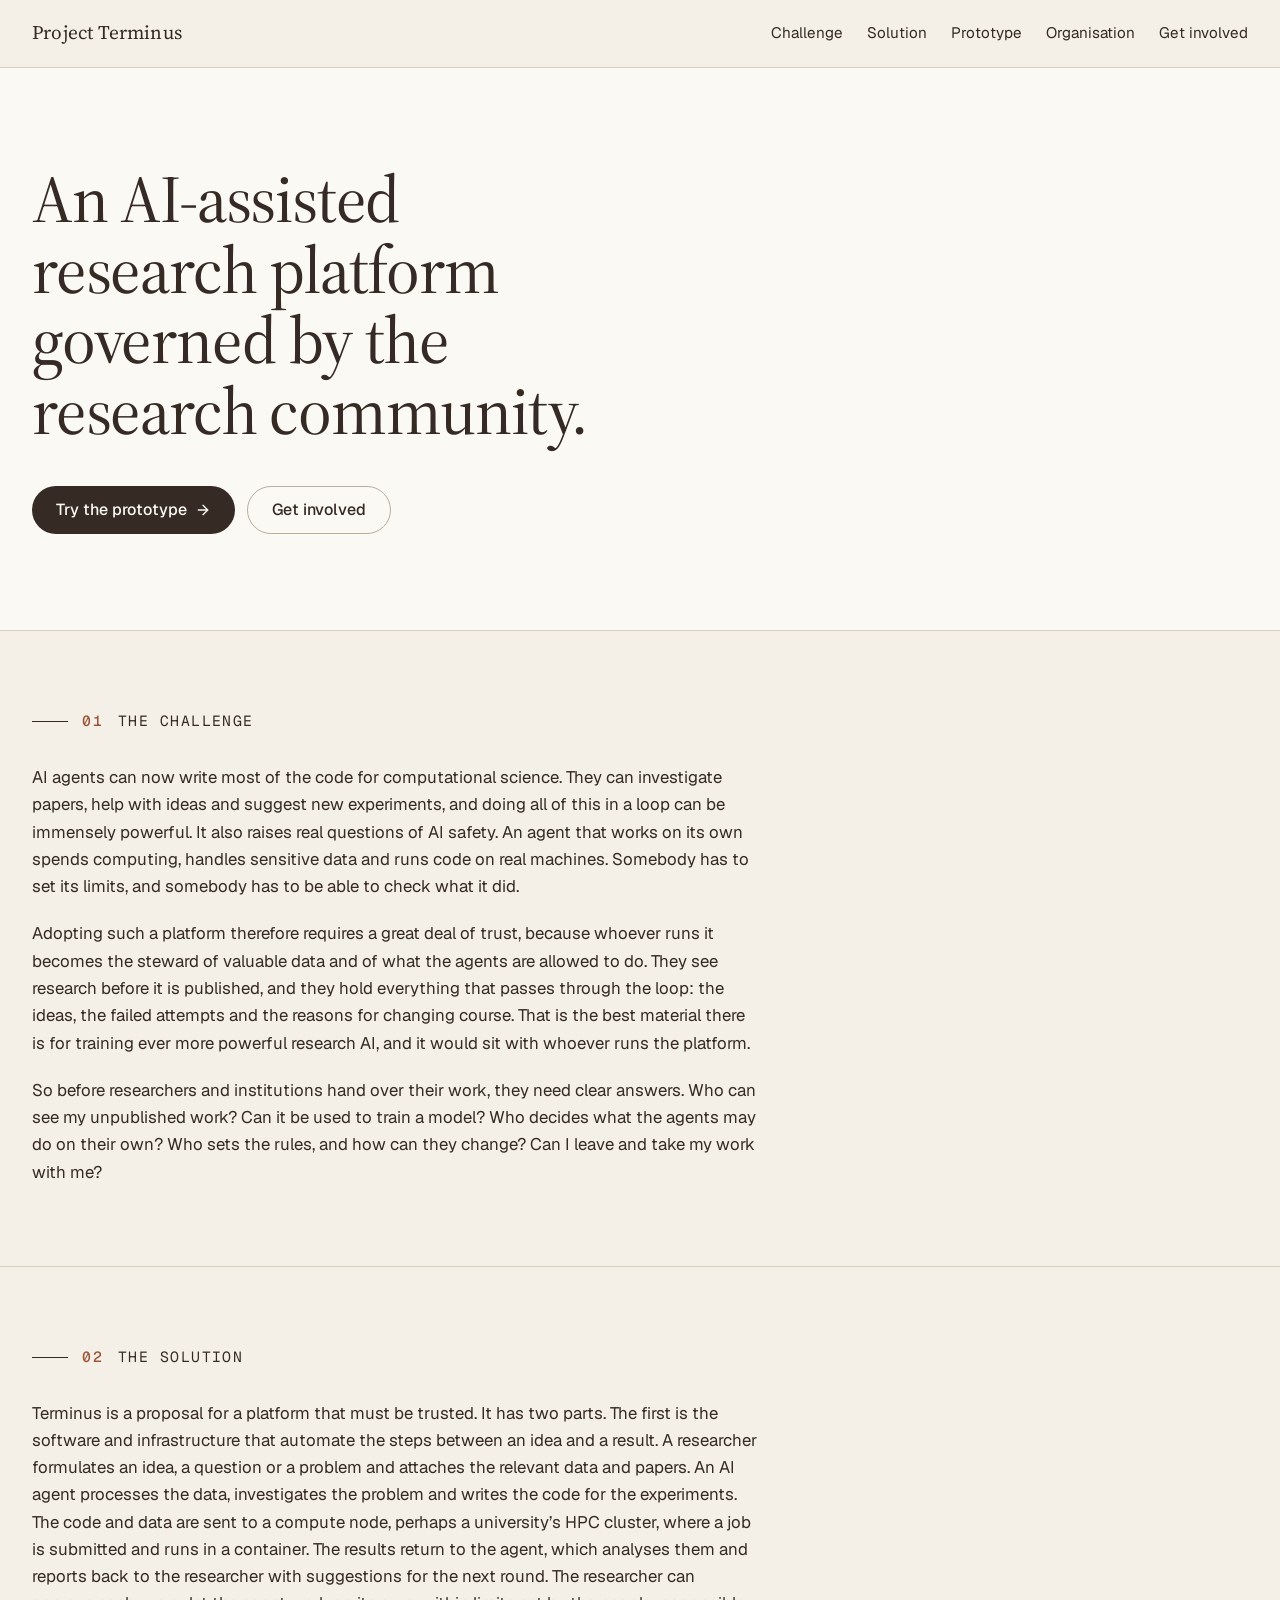
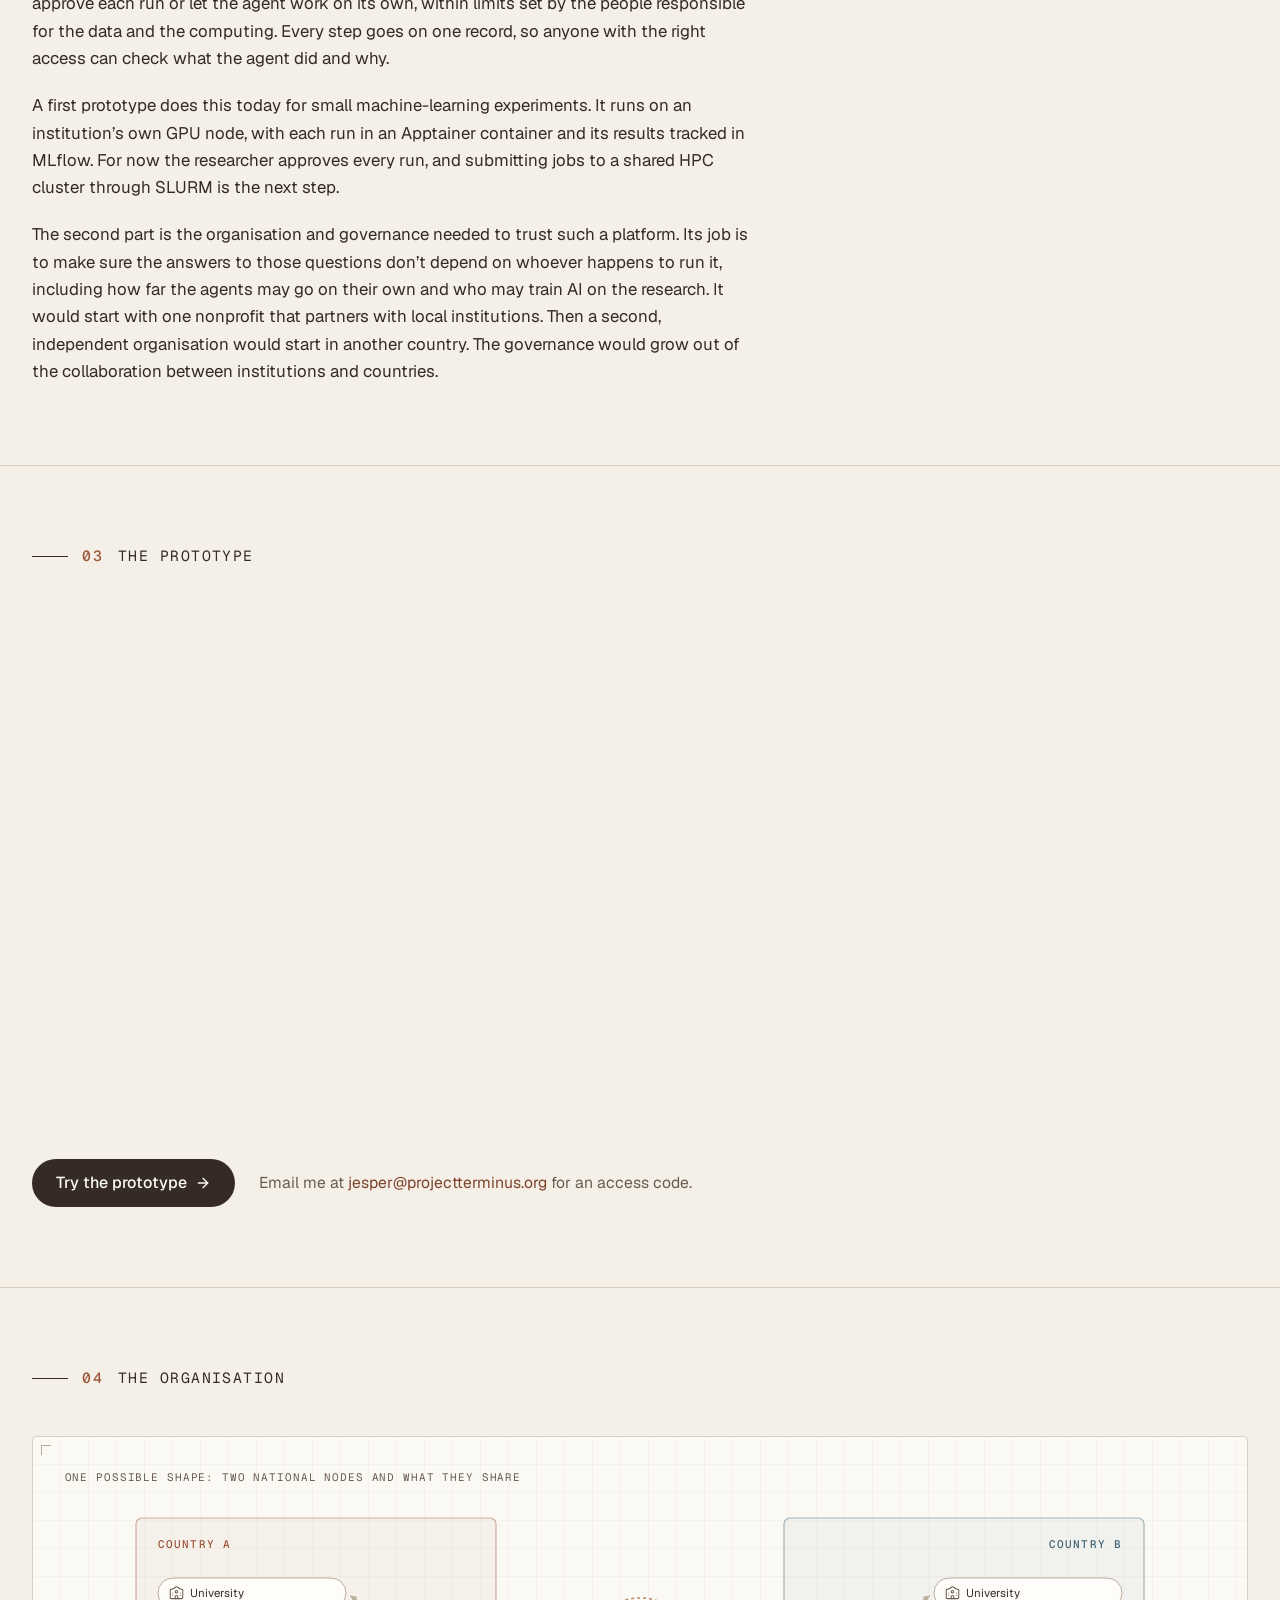
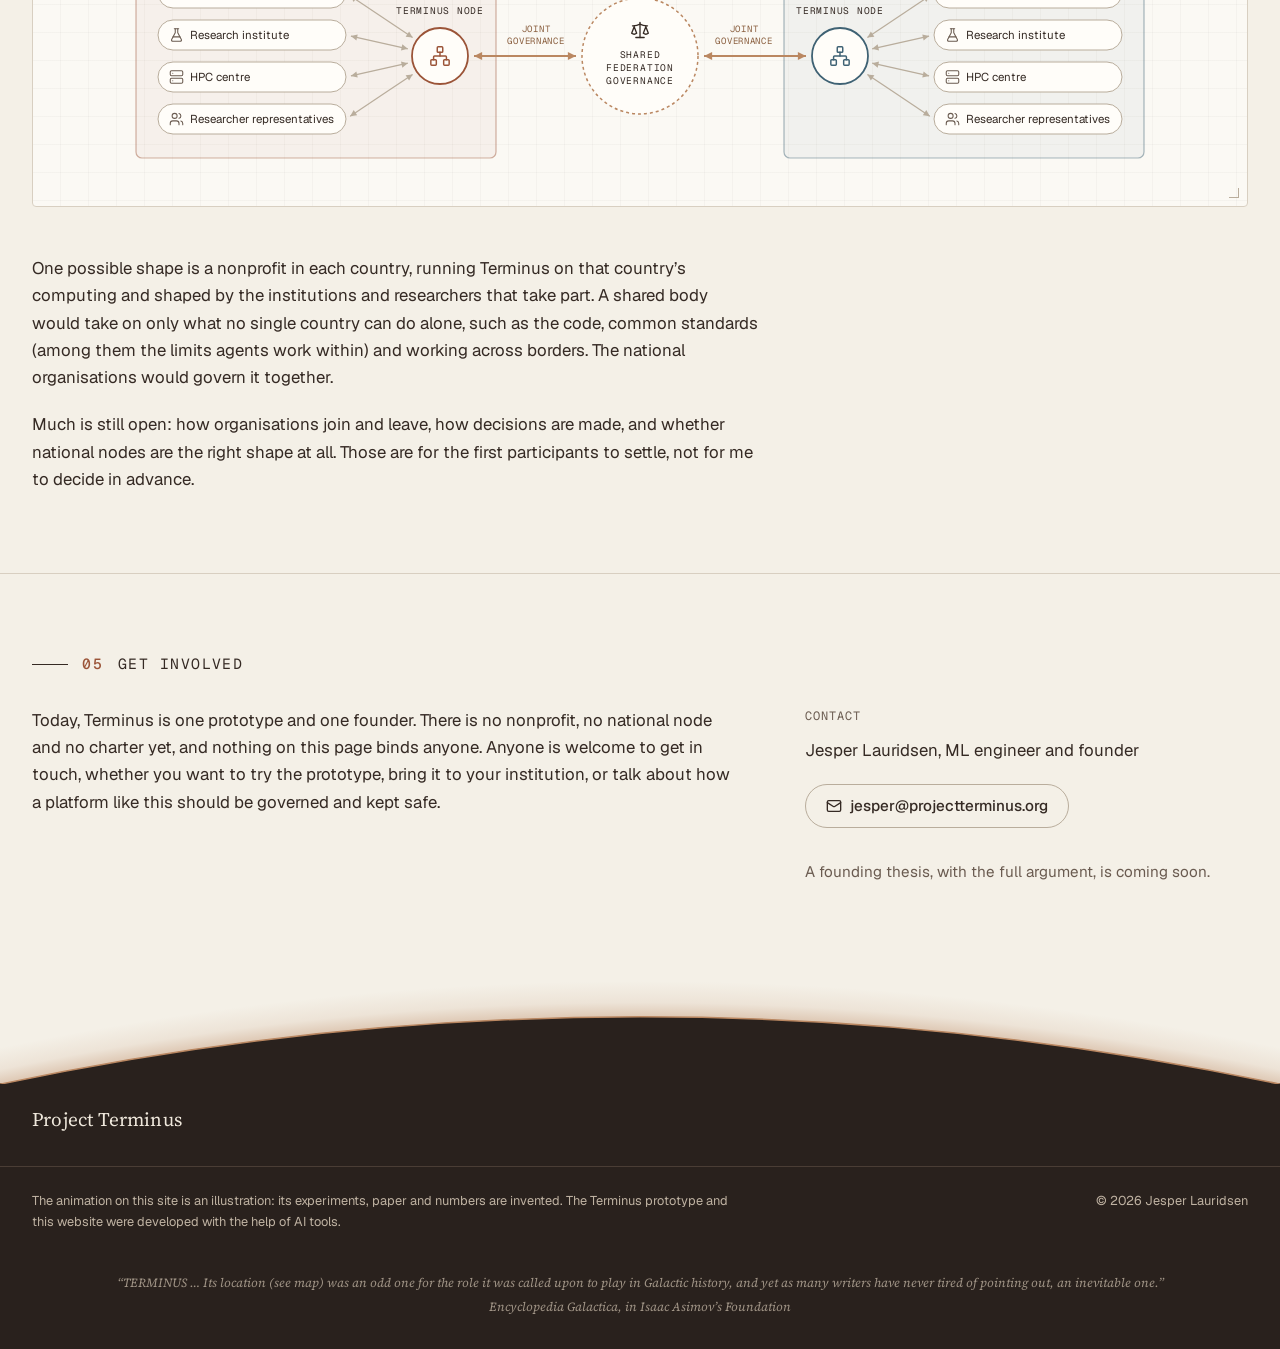
==== index.html @ b7e8acb2 "Publish 2026-11-04 (source c4fb509)" ====
<!DOCTYPE html><html lang="en"><head><meta charset="utf-8"><meta http-equiv="Content-Security-Policy" content="default-src 'none'; script-src 'self'; img-src 'self'; style-src 'self'; font-src 'self'; base-uri 'none'; form-action 'none'; require-trusted-types-for 'script'; trusted-types 'none'"><meta name="viewport" content="width=device-width, initial-scale=1"><meta name="description" content="A proposal for an AI-assisted research platform governed by the research community, so that autonomous research agents stay accountable. A first prototype runs today."><meta name="referrer" content="no-referrer"><meta name="color-scheme" content="light"><meta name="theme-color" content="#f4f0e7"><title>Project Terminus: a proposal for an AI research platform governed by the research community</title><link rel="preload" href="/fonts/source-serif-4-opsz.woff2" as="font" type="font/woff2" crossorigin><link rel="preload" href="/fonts/geist-latin-wght-normal.woff2" as="font" type="font/woff2" crossorigin><link rel="stylesheet" href="/story-still.css"><link rel="stylesheet" href="/_astro/index.DBraTNok.css"></head><body class="min-h-dvh bg-ivory text-umber antialiased"><a href="#main" class="sr-only focus:not-sr-only focus:fixed focus:top-3 focus:left-3 focus:z-50 focus:bg-paper focus:px-3 focus:py-2">Skip to the content</a><header class="border-b border-stone"><div class="wrap flex flex-wrap items-center justify-between gap-x-8 gap-y-3 py-4 sm:py-5"><a href="/" class="text-umber no-underline hover:text-umber" aria-label="Project Terminus, home"><span class="font-serif text-[1.2rem] leading-none tracking-[0.01em]">Project Terminus</span></a><nav aria-label="Main"><ul class="flex flex-wrap gap-x-6 gap-y-1 text-[0.95rem]"><li><a href="#challenge" class="text-umber no-underline hover:text-sienna-deep hover:underline">Challenge</a></li><li><a href="#solution" class="text-umber no-underline hover:text-sienna-deep hover:underline">Solution</a></li><li><a href="#prototype" class="text-umber no-underline hover:text-sienna-deep hover:underline">Prototype</a></li><li><a href="#organisation" class="text-umber no-underline hover:text-sienna-deep hover:underline">Organisation</a></li><li><a href="#involved" class="text-umber no-underline hover:text-sienna-deep hover:underline">Get involved</a></li></ul></nav></div></header><main id="main"><section aria-labelledby="hero-title" class="border-b border-stone bg-paper pt-16 pb-16 sm:pt-24 sm:pb-24"><div class="wrap"><h1 id="hero-title" class="max-w-[18ch] text-[clamp(2.4rem,5.2vw,4.2rem)] leading-[1.06] tracking-[-0.018em]">An AI-assisted research platform governed by the research community.</h1><div class="mt-10 flex flex-col gap-3 sm:flex-row sm:flex-wrap"><a href="https://app.projectterminus.org/research/join" class="inline-flex items-center justify-center gap-2 whitespace-nowrap rounded-full font-medium no-underline transition-colors focus-visible:outline-2 focus-visible:outline-offset-3 focus-visible:outline-sienna [&amp;_svg]:size-4 [&amp;_svg]:shrink-0 bg-umber text-paper hover:bg-sienna-deep hover:text-paper h-12 px-6 text-base">
            Try the prototype
            <svg xmlns="http://www.w3.org/2000/svg" width="24" height="24" viewBox="0 0 24 24" fill="none" stroke="currentColor" stroke-width="2" stroke-linecap="round" stroke-linejoin="round" class="lucide lucide-arrow-right" aria-hidden="true"><path d="M5 12h14"></path><path d="m12 5 7 7-7 7"></path></svg></a><a href="#involved" class="inline-flex items-center justify-center gap-2 whitespace-nowrap rounded-full font-medium no-underline transition-colors focus-visible:outline-2 focus-visible:outline-offset-3 focus-visible:outline-sienna [&amp;_svg]:size-4 [&amp;_svg]:shrink-0 border border-stone-deep text-umber hover:border-umber hover:text-umber h-12 px-6 text-base">Get involved</a></div></div></section><section id="challenge" aria-labelledby="challenge-title" class="scroll-mt-4 pt-16 pb-16 sm:pt-20 sm:pb-20"><div class="wrap"><h2 id="challenge-title" class="kicker"><b>01</b> The challenge</h2><div class="copy mt-8"><p>AI agents can now write most of the code for computational science. They can investigate papers, help with ideas and suggest new experiments, and doing all of this in a loop can be immensely powerful. It also raises real questions of AI safety. An agent that works on its own spends computing, handles sensitive data and runs code on real machines. Somebody has to set its limits, and somebody has to be able to check what it did.</p><p>Adopting such a platform therefore requires a great deal of trust, because whoever runs it becomes the steward of valuable data and of what the agents are allowed to do. They see research before it is published, and they hold everything that passes through the loop: the ideas, the failed attempts and the reasons for changing course. That is the best material there is for training ever more powerful research AI, and it would sit with whoever runs the platform.</p><p>So before researchers and institutions hand over their work, they need clear answers. Who can see my unpublished work? Can it be used to train a model? Who decides what the agents may do on their own? Who sets the rules, and how can they change? Can I leave and take my work with me?</p></div></div></section><section id="solution" aria-labelledby="solution-title" class="scroll-mt-4 border-t border-stone pt-16 pb-16 sm:pt-20 sm:pb-20"><div class="wrap"><h2 id="solution-title" class="kicker"><b>02</b> The solution</h2><div class="copy mt-8"><p>Terminus is a proposal for a platform that must be trusted. It has two parts. The first is the software and infrastructure that automate the steps between an idea and a result. A researcher formulates an idea, a question or a problem and attaches the relevant data and papers. An AI agent processes the data, investigates the problem and writes the code for the experiments. The code and data are sent to a compute node, perhaps a university’s HPC cluster, where a job is submitted and runs in a container. The results return to the agent, which analyses them and reports back to the researcher with suggestions for the next round. The researcher can approve each run or let the agent work on its own, within limits set by the people responsible for the data and the computing. Every step goes on one record, so anyone with the right access can check what the agent did and why.</p><p>A first prototype does this today for small machine-learning experiments. It runs on an institution’s own GPU node, with each run in an Apptainer container and its results tracked in MLflow. For now the researcher approves every run, and submitting jobs to a shared HPC cluster through SLURM is the next step.</p><p>The second part is the organisation and governance needed to trust such a platform. Its job is to make sure the answers to those questions don’t depend on whoever happens to run it, including how far the agents may go on their own and who may train AI on the research. It would start with one nonprofit that partners with local institutions. Then a second, independent organisation would start in another country. The governance would grow out of the collaboration between institutions and countries.</p></div></div></section><section id="prototype" aria-labelledby="prototype-title" class="scroll-mt-4 border-t border-stone pt-16 pb-16 sm:pt-20 sm:pb-20"><div class="wrap"><h2 id="prototype-title" class="kicker"><b>03</b> The prototype</h2><div class="mt-10 sm:mt-12"><figure class="ts" data-state="waiting"><button type="button" class="ts-pause"><svg xmlns="http://www.w3.org/2000/svg" width="24" height="24" viewBox="0 0 24 24" fill="none" stroke="currentColor" stroke-width="2" stroke-linecap="round" stroke-linejoin="round" class="lucide lucide-pause ts-icon-pause" aria-hidden="true"><rect x="14" y="3" width="5" height="18" rx="1"></rect><rect x="5" y="3" width="5" height="18" rx="1"></rect></svg><svg xmlns="http://www.w3.org/2000/svg" width="24" height="24" viewBox="0 0 24 24" fill="none" stroke="currentColor" stroke-width="2" stroke-linecap="round" stroke-linejoin="round" class="lucide lucide-play ts-icon-play" aria-hidden="true"><path d="M5 5a2 2 0 0 1 3.008-1.728l11.997 6.998a2 2 0 0 1 .003 3.458l-12 7A2 2 0 0 1 5 19z"></path></svg><span class="ts-pause-label">Pause animation</span></button><div class="ts-board plate" aria-hidden="true"><div class="ts-loop"><p class="ts-region-label">Research loop · an illustrative study</p><svg class="ts-loop-svg" viewBox="0 0 470 340" width="470" height="340" focusable="false"><circle class="ts-loop-ring" cx="235" cy="165" r="92"></circle><path class="ts-loop-chevron" d="M-3.5 -5 L2.5 0 L-3.5 5" transform="translate(169.9 99.9) rotate(315)"></path><path class="ts-loop-chevron" d="M-3.5 -5 L2.5 0 L-3.5 5" transform="translate(300.1 99.9) rotate(405)"></path><path class="ts-loop-chevron" d="M-3.5 -5 L2.5 0 L-3.5 5" transform="translate(300.1 230.1) rotate(135)"></path><path class="ts-loop-chevron" d="M-3.5 -5 L2.5 0 L-3.5 5" transform="translate(169.9 230.1) rotate(225)"></path><g class="ts-loop-mark" data-m="lp-mark"><circle class="ts-loop-mark-ring" cx="143" cy="165" r="31"></circle></g><g class="ts-loop-stop ts-loop-stop--human"><circle class="ts-loop-disc" cx="143" cy="165" r="25"></circle><svg xmlns="http://www.w3.org/2000/svg" width="24" height="24" viewBox="0 0 24 24" fill="none" stroke="currentColor" stroke-width="1.6" stroke-linecap="round" stroke-linejoin="round" class="lucide lucide-user-round lucide-user-2 ts-loop-icon" x="131" y="153" aria-hidden="true"><circle cx="12" cy="8" r="5"></circle><path d="M20 21a8 8 0 0 0-16 0"></path></svg><g class="ts-loop-on" data-m="lp-s0"><circle class="ts-loop-disc ts-loop-disc--on" cx="143" cy="165" r="25"></circle><svg xmlns="http://www.w3.org/2000/svg" width="24" height="24" viewBox="0 0 24 24" fill="none" stroke="currentColor" stroke-width="1.6" stroke-linecap="round" stroke-linejoin="round" class="lucide lucide-user-round lucide-user-2 ts-loop-icon ts-loop-icon--on" x="131" y="153" aria-hidden="true"><circle cx="12" cy="8" r="5"></circle><path d="M20 21a8 8 0 0 0-16 0"></path></svg></g><text class="ts-loop-label" data-m="lp-l0" x="108" y="163" text-anchor="end">Idea</text><text class="ts-loop-role" x="108" y="178" text-anchor="end"><tspan x="108" dy="0">Researcher</tspan></text></g><g class="ts-loop-stop"><circle class="ts-loop-disc" cx="235" cy="73" r="25"></circle><svg xmlns="http://www.w3.org/2000/svg" width="24" height="24" viewBox="0 0 24 24" fill="none" stroke="currentColor" stroke-width="1.6" stroke-linecap="round" stroke-linejoin="round" class="lucide lucide-bot ts-loop-icon" x="223" y="61" aria-hidden="true"><path d="M12 8V4H8"></path><rect width="16" height="12" x="4" y="8" rx="2"></rect><path d="M2 14h2"></path><path d="M20 14h2"></path><path d="M15 13v2"></path><path d="M9 13v2"></path></svg><g class="ts-loop-on" data-m="lp-s1"><circle class="ts-loop-disc ts-loop-disc--on" cx="235" cy="73" r="25"></circle><svg xmlns="http://www.w3.org/2000/svg" width="24" height="24" viewBox="0 0 24 24" fill="none" stroke="currentColor" stroke-width="1.6" stroke-linecap="round" stroke-linejoin="round" class="lucide lucide-bot ts-loop-icon ts-loop-icon--on" x="223" y="61" aria-hidden="true"><path d="M12 8V4H8"></path><rect width="16" height="12" x="4" y="8" rx="2"></rect><path d="M2 14h2"></path><path d="M20 14h2"></path><path d="M15 13v2"></path><path d="M9 13v2"></path></svg></g><text class="ts-loop-label" data-m="lp-l1" x="235" y="24" text-anchor="middle">Implement</text><text class="ts-loop-role" x="235" y="39" text-anchor="middle"><tspan x="235" dy="0">AI agent</tspan></text></g><g class="ts-loop-stop"><circle class="ts-loop-disc" cx="327" cy="165" r="25"></circle><svg xmlns="http://www.w3.org/2000/svg" width="24" height="24" viewBox="0 0 24 24" fill="none" stroke="currentColor" stroke-width="1.6" stroke-linecap="round" stroke-linejoin="round" class="lucide lucide-server ts-loop-icon" x="315" y="153" aria-hidden="true"><rect width="20" height="8" x="2" y="2" rx="2" ry="2"></rect><rect width="20" height="8" x="2" y="14" rx="2" ry="2"></rect><line x1="6" x2="6.01" y1="6" y2="6"></line><line x1="6" x2="6.01" y1="18" y2="18"></line></svg><g class="ts-loop-on" data-m="lp-s2"><circle class="ts-loop-disc ts-loop-disc--on" cx="327" cy="165" r="25"></circle><svg xmlns="http://www.w3.org/2000/svg" width="24" height="24" viewBox="0 0 24 24" fill="none" stroke="currentColor" stroke-width="1.6" stroke-linecap="round" stroke-linejoin="round" class="lucide lucide-server ts-loop-icon ts-loop-icon--on" x="315" y="153" aria-hidden="true"><rect width="20" height="8" x="2" y="2" rx="2" ry="2"></rect><rect width="20" height="8" x="2" y="14" rx="2" ry="2"></rect><line x1="6" x2="6.01" y1="6" y2="6"></line><line x1="6" x2="6.01" y1="18" y2="18"></line></svg></g><text class="ts-loop-label" data-m="lp-l2" x="362" y="163" text-anchor="start">Train</text><text class="ts-loop-role" x="362" y="178" text-anchor="start"><tspan x="362" dy="0">Institution HPC</tspan></text></g><g class="ts-loop-stop"><circle class="ts-loop-disc" cx="235" cy="257" r="25"></circle><svg xmlns="http://www.w3.org/2000/svg" width="24" height="24" viewBox="0 0 24 24" fill="none" stroke="currentColor" stroke-width="1.6" stroke-linecap="round" stroke-linejoin="round" class="lucide lucide-notebook-pen ts-loop-icon" x="223" y="245" aria-hidden="true"><path d="M13.4 2H6a2 2 0 0 0-2 2v16a2 2 0 0 0 2 2h12a2 2 0 0 0 2-2v-7.4"></path><path d="M2 6h4"></path><path d="M2 10h4"></path><path d="M2 14h4"></path><path d="M2 18h4"></path><path d="M21.378 5.626a1 1 0 1 0-3.004-3.004l-5.01 5.012a2 2 0 0 0-.506.854l-.837 2.87a.5.5 0 0 0 .62.62l2.87-.837a2 2 0 0 0 .854-.506z"></path></svg><g class="ts-loop-on" data-m="lp-s3"><circle class="ts-loop-disc ts-loop-disc--on" cx="235" cy="257" r="25"></circle><svg xmlns="http://www.w3.org/2000/svg" width="24" height="24" viewBox="0 0 24 24" fill="none" stroke="currentColor" stroke-width="1.6" stroke-linecap="round" stroke-linejoin="round" class="lucide lucide-notebook-pen ts-loop-icon ts-loop-icon--on" x="223" y="245" aria-hidden="true"><path d="M13.4 2H6a2 2 0 0 0-2 2v16a2 2 0 0 0 2 2h12a2 2 0 0 0 2-2v-7.4"></path><path d="M2 6h4"></path><path d="M2 10h4"></path><path d="M2 14h4"></path><path d="M2 18h4"></path><path d="M21.378 5.626a1 1 0 1 0-3.004-3.004l-5.01 5.012a2 2 0 0 0-.506.854l-.837 2.87a.5.5 0 0 0 .62.62l2.87-.837a2 2 0 0 0 .854-.506z"></path></svg></g><text class="ts-loop-label" data-m="lp-l3" x="235" y="304" text-anchor="middle">Analyse</text><text class="ts-loop-role" x="235" y="319" text-anchor="middle"><tspan x="235" dy="0">AI agent</tspan></text></g></svg></div><div class="ts-scene"><section class="ts-panel" data-m="L-prompt-1"><div class="ts-card ts-prompt"><header class="ts-card-h"><span class="ts-label">New experiment</span><span class="ts-label ts-faint">Project · sequence memory</span></header><div class="ts-attach"><span class="ts-chip-file ts-chip-file--run" data-m="p1-chip0"><span class="ts-file-icon">RUN</span>Template</span></div><p class="ts-prompt-text"><span class="ts-type"><span class="ts-type-room">Can a sequence model learn which earlier tokens to retain?</span><span class="ts-type-text" data-text="p1-a">Can a sequence model learn which earlier tokens to retain?</span></span><span class="ts-type"><span class="ts-type-room">Replace the fixed window with a learned memory gate of 128 tokens, and compare it with the template.</span><span class="ts-type-text" data-text="p1-b">Replace the fixed window with a learned memory gate of 128 tokens, and compare it with the template.</span></span></p><footer class="ts-card-f"><span class="ts-who">Researcher</span><span class="ts-stack"><span class="ts-pill" data-m="p1-wait">Writing</span><span class="ts-pill ts-pill--on" data-m="p1-sent">Sent to the agent</span></span></footer></div></section><section class="ts-panel" data-m="L-diff-1"><div class="ts-card ts-diff"><header class="ts-card-h"><span class="ts-label">model/memory.py</span><span class="ts-stack ts-statuses"><span class="ts-status" data-m="d1-st-read"><i class="ts-spin"></i>Reading the model</span><span class="ts-status" data-m="d1-st-write"><i class="ts-spin"></i>Writing the change</span><span class="ts-status" data-m="d1-st-wait"><i class="ts-spin ts-spin--slow"></i>Awaiting approval</span><span class="ts-status" data-m="d1-st-done">+3 −1 · drafted by the agent</span></span></header><div class="ts-code"><div class="ts-line ts-line--ctx" data-m="d1-0"><span class="ts-sign"></span><code>def forward(self, x, mem):</code></div><div class="ts-line ts-line--del" data-m="d1-1"><span class="ts-sign">−</span><code>	ctx = mem[:, -self.window:]</code></div><div class="ts-line ts-line--add" data-m="d1-2"><span class="ts-sign">+</span><span class="ts-type ts-type--code"><span class="ts-type-room">	g = self.gate(mem).sigmoid()</span><span class="ts-type-text" data-text="d1-2">	g = self.gate(mem).sigmoid()</span></span></div><div class="ts-line ts-line--add" data-m="d1-3"><span class="ts-sign">+</span><span class="ts-type ts-type--code"><span class="ts-type-room">	idx = g.topk(self.k, dim=1).indices</span><span class="ts-type-text" data-text="d1-3">	idx = g.topk(self.k, dim=1).indices</span></span></div><div class="ts-line ts-line--add" data-m="d1-4"><span class="ts-sign">+</span><span class="ts-type ts-type--code"><span class="ts-type-room">	ctx = take(mem * g, idx)</span><span class="ts-type-text" data-text="d1-4">	ctx = take(mem * g, idx)</span></span></div><div class="ts-line ts-line--ctx" data-m="d1-5"><span class="ts-sign"></span><code>	return self.attn(x, ctx)</code></div></div><div class="ts-code ts-code--cfg" data-m="f1"><div class="ts-line ts-line--file"><span class="ts-sign"></span><code>config.yaml</code></div><div class="ts-line ts-line--del"><span class="ts-sign">−</span><code>window: 256</code></div><div class="ts-line ts-line--add" data-m="f1-1"><span class="ts-sign">+</span><span class="ts-type ts-type--code"><span class="ts-type-room">memory: learned_gate</span><span class="ts-type-text" data-text="f1-1">memory: learned_gate</span></span></div><div class="ts-line ts-line--add" data-m="f1-2"><span class="ts-sign">+</span><span class="ts-type ts-type--code"><span class="ts-type-room">k: 128    # half the window</span><span class="ts-type-text" data-text="f1-2">k: 128    # half the window</span></span></div></div><footer class="ts-card-f ts-approved" data-m="d1-ok"><span class="ts-tick">✓</span> Approved by the researcher: this exact version</footer></div></section><section class="ts-panel" data-m="L-runs-1"><div class="ts-card ts-hpc"><header class="ts-card-h"><span class="ts-label">Institute HPC cluster</span><span class="ts-label ts-faint">SLURM · Apptainer · submitted by the agent</span></header><div class="ts-shell"><div class="ts-shell-line" data-m="j1-c0"><span class="ts-shell-host">login01$</span><span class="ts-type ts-type--code"><span class="ts-type-room">sbatch -p gpu --gres=gpu:1 train.sh</span><span class="ts-type-text" data-text="j1-c0">sbatch -p gpu --gres=gpu:1 train.sh</span></span></div><div class="ts-shell-line ts-shell-reply" data-m="j1-r0">Submitted batch job 4817203</div></div><ul class="ts-runs"><li class="ts-run" data-run="G" data-m="j1-a"><span class="ts-swatch"></span><span class="ts-run-name"><span class="ts-job-id">4817203</span>#3 Memory gate<small>keeps the 128 scored highest</small></span><span class="ts-stack ts-run-state"><span data-m="j1-a-pd"><i class="ts-spin ts-spin--slow"></i>pending · queue</span><span data-m="j1-a-rn"><i class="ts-spin"></i>running · gpu-a07</span><span data-m="j1-a-cd"><span class="ts-tick">✓</span>completed · gpu-a07</span></span><span class="ts-progress"><span class="ts-fill" data-m="j1-bar"></span></span><span class="ts-run-steps"><span>step <span class="ts-num" data-text="j1-steps">4000</span> / 4000</span><span>val_loss <span class="ts-num" data-text="j1-loss">2.43</span></span></span></li></ul><footer class="ts-card-f ts-fine" data-m="j1-ml">Ran in an Apptainer container · metrics logged to MLflow</footer></div></section><section class="ts-panel" data-m="L-note-1"><div class="ts-card ts-note"><header class="ts-card-h"><span class="ts-label">Research note</span><span class="ts-stack ts-statuses"><span class="ts-status" data-m="n1-st-read"><i class="ts-spin"></i>Reading 4 runs from MLflow</span><span class="ts-status" data-m="n1-st-write"><i class="ts-spin"></i>Drafting</span><span class="ts-status" data-m="n1-st-done">Written by the agent</span></span></header><div class="ts-analysis"><div class="ts-fig"><p class="ts-legend-inline"><span class="ts-li" data-run="B"><i class="ts-key"></i>Template</span><span class="ts-li ts-li--context" data-run="L"><i class="ts-key"></i>#1</span><span class="ts-li" data-run="H"><i class="ts-key"></i>#2</span><span class="ts-li" data-run="G"><i class="ts-key"></i>#3</span></p><svg viewBox="0 0 340 170" width="340" height="170" focusable="false"><g><line class="ts-grid" x1="40" x2="278" y1="109.42857142857144" y2="109.42857142857144"></line><text class="ts-tick-label" x="34" y="112.42857142857144" text-anchor="end">2.5</text></g><g><line class="ts-grid" x1="40" x2="278" y1="65.14285714285717" y2="65.14285714285717"></line><text class="ts-tick-label" x="34" y="68.14285714285717" text-anchor="end">3.0</text></g><g><line class="ts-grid" x1="40" x2="278" y1="20.85714285714286" y2="20.85714285714286"></line><text class="ts-tick-label" x="34" y="23.85714285714286" text-anchor="end">3.5</text></g><line class="ts-axis" x1="40" x2="278" y1="136" y2="136"></line><text class="ts-tick-label" x="40" y="151" text-anchor="start">0</text><text class="ts-tick-label" x="119.33333333333333" y="151" text-anchor="middle">0.5×</text><text class="ts-tick-label" x="198.66666666666666" y="151" text-anchor="middle">1×</text><text class="ts-tick-label" x="278" y="151" text-anchor="end">1.5× GPU</text><g data-run="L"><path class="ts-curve ts-curve--context" d="M40 19.6L43.3 29.1L46.6 37.9L49.9 46.2L53.2 53.8L56.5 60.9L59.8 67.2L63.1 72.8L66.4 77.6L69.8 81.8L73.1 85.3L76.4 88.2L79.7 90.8L83 93.2L86.3 95.4L89.6 97.6L92.9 99.8L96.2 101.9L99.5 103.9L102.8 105.8L106.1 107.5L109.4 108.9L112.7 110L116 110.8L119.3 111.5L122.6 112L125.9 112.4L129.3 112.8L132.6 113.3L135.9 113.8L139.2 114.4L142.5 115L145.8 115.7L149.1 116.2L152.4 116.7L155.7 117.1L159 117.3L162.3 117.4L165.6 117.4L168.9 117.4L172.2 117.4L175.5 117.5L178.8 117.6L182.1 117.7L185.4 117.9L188.8 118.2L192.1 118.4L195.4 118.6L198.7 119.2"></path></g><g data-run="B"><path class="ts-curve ts-curve--past" d="M40 19.1L43.3 27.9L46.6 36L49.9 43.5L53.2 50.6L56.5 57.3L59.8 63.5L63.1 69.3L66.4 74.4L69.8 79L73.1 82.9L76.4 86.3L79.7 89.1L83 91.4L86.3 93.5L89.6 95.4L92.9 97.2L96.2 99L99.5 100.9L102.8 102.7L106.1 104.4L109.4 106L112.7 107.4L116 108.6L119.3 109.5L122.6 110.2L125.9 110.7L129.3 111.1L132.6 111.5L135.9 111.8L139.2 112.2L142.5 112.7L145.8 113.2L149.1 113.8L152.4 114.3L155.7 114.8L159 115.2L162.3 115.5L165.6 115.7L168.9 115.8L172.2 115.8L175.5 115.8L178.8 115.8L182.1 115.8L185.4 115.9L188.8 116.1L192.1 116.3L195.4 116.5L198.7 117.4"></path><text class="ts-end-label ts-end-label--past" x="205.66666666666666" y="131.00000000000003">2.41</text></g><g data-run="H"><path class="ts-curve ts-curve--past" d="M40 12.3L43.3 21.3L46.6 29.7L49.9 37.5L53.2 44.4L56.5 50.6L59.8 56L63.1 60.6L66.4 64.5L69.8 67.9L73.1 70.9L76.4 73.7L79.7 76.3L83 78.9L86.3 81.4L89.6 83.9L92.9 86.2L96.2 88.4L99.5 90.3L102.8 91.9L106.1 93.2L109.4 94.3L112.7 95.1L116 95.7L119.3 96.3L122.6 96.8L125.9 97.4L129.3 98.1L132.6 98.9L135.9 99.6L139.2 100.4L142.5 101.1L145.8 101.6L149.1 102.1L152.4 102.3L155.7 102.5L159 102.6L162.3 102.6L165.6 102.6L168.9 102.7L172.2 102.9L175.5 103.1L178.8 103.4L182.1 103.7L185.4 103.9L188.8 104.2L192.1 104.4L195.4 104.4L198.7 105"></path><text class="ts-end-label ts-end-label--past" x="205.66666666666666" y="109.00000000000003">2.55</text></g><g data-run="G"><path class="ts-curve draw" pathLength="1" d="M40 14L43.3 22.7L46.6 31L49.9 38.9L53.2 46.1L56.5 52.7L59.8 58.6L63.1 63.8L66.4 68.3L69.8 72.1L73.1 75.5L76.4 78.4L79.7 81.2L83 83.9L86.3 86.5L89.6 89.1L92.9 91.6L96.2 94L99.5 96.3L102.8 98.3L106.1 100L109.4 101.5L112.7 102.6L116 103.5L119.3 104.3L122.6 105L125.9 105.6L129.3 106.3L132.6 107.1L135.9 107.9L139.2 108.8L142.5 109.6L145.8 110.4L149.1 111L152.4 111.5L155.7 111.9L159 112.1L162.3 112.3L165.6 112.4L168.9 112.5L172.2 112.6L175.5 112.8L178.8 113.1L182.1 113.4L185.4 113.7L188.8 114L192.1 114.3L195.4 114.5L198.7 115.6" data-m="la1"></path><g data-m="la1-end"><circle class="ts-dot" cx="198.66666666666666" cy="115.62857142857143" r="3"></circle><text class="ts-end-label" x="205.66666666666666" y="120.00000000000003">2.43</text></g></g></svg></div><dl><div data-m="n1-obs"><dt>Observation</dt><dd><span class="ts-type"><span class="ts-type-room">Validation loss 2.43 with the gate keeping 128 of the 256 tokens, against 2.41 for the template and 2.55 with regularisation increased.</span><span class="ts-type-text" data-text="n1-obs">Validation loss 2.43 with the gate keeping 128 of the 256 tokens, against 2.41 for the template and 2.55 with regularisation increased.</span></span></dd></div><div data-m="n1-int"><dt>Interpretation</dt><dd><span class="ts-type"><span class="ts-type-room">The gate keeps up with the template on half the memory, and the earlier try at more regularisation did worse. One task and one seed cannot settle that.</span><span class="ts-type-text" data-text="n1-int">The gate keeps up with the template on half the memory, and the earlier try at more regularisation did worse. One task and one seed cannot settle that.</span></span></dd></div><div class="ts-open" data-m="n1-q"><dt>Suggested next experiment</dt><dd><span class="ts-type"><span class="ts-type-room">Evaluate the memory gate on longer sequences, from 1k to 8k tokens.</span><span class="ts-type-text" data-text="n1-q">Evaluate the memory gate on longer sequences, from 1k to 8k tokens.</span></span></dd></div></dl></div></div></section><section class="ts-panel" data-m="L-prompt-2"><div class="ts-card ts-prompt"><header class="ts-card-h"><span class="ts-label">New experiment</span><span class="ts-label ts-faint">Project · sequence memory</span></header><div class="ts-attach"><span class="ts-chip-file ts-chip-file--paper" data-m="p2-chip0"><span class="ts-stack"><span class="ts-file-icon ts-file-icon--busy" data-m="p2-chip0-spin"><i class="ts-spin"></i></span><span class="ts-file-icon" data-m="p2-chip0-icon">PDF</span></span>Consistency training · example paper</span><span class="ts-chip-file ts-chip-file--run" data-m="p2-chip1"><span class="ts-file-icon">RUN</span>Template</span></div><p class="ts-prompt-text"><span class="ts-type"><span class="ts-type-room">Try the method from the attached paper on the template.</span><span class="ts-type-text" data-text="p2-a">Try the method from the attached paper on the template.</span></span></p><footer class="ts-card-f"><span class="ts-who">Researcher</span><span class="ts-stack"><span class="ts-pill" data-m="p2-wait">Writing</span><span class="ts-pill ts-pill--on" data-m="p2-sent">Sent to the agent</span></span></footer></div></section><section class="ts-panel" data-m="L-diff-2"><div class="ts-card ts-diff"><header class="ts-card-h"><span class="ts-label">train.py</span><span class="ts-stack ts-statuses"><span class="ts-status" data-m="d2-st-read"><i class="ts-spin"></i>Reading the paper</span><span class="ts-status" data-m="d2-st-write"><i class="ts-spin"></i>Writing the change</span><span class="ts-status" data-m="d2-st-wait"><i class="ts-spin ts-spin--slow"></i>Awaiting approval</span><span class="ts-status" data-m="d2-st-done">+3 · drafted by the agent</span></span></header><div class="ts-code"><div class="ts-line ts-line--ctx" data-m="d2-0"><span class="ts-sign"></span><code>def training_step(model, x, y):</code></div><div class="ts-line ts-line--ctx" data-m="d2-1"><span class="ts-sign"></span><code>	loss = ce(model(x), y)</code></div><div class="ts-line ts-line--add" data-m="d2-2"><span class="ts-sign">+</span><span class="ts-type ts-type--code"><span class="ts-type-room">	a, b = two_views(x)  # 1k, 4k</span><span class="ts-type-text" data-text="d2-2">	a, b = two_views(x)  # 1k, 4k</span></span></div><div class="ts-line ts-line--add" data-m="d2-3"><span class="ts-sign">+</span><span class="ts-type ts-type--code"><span class="ts-type-room">	c = consistency(model(a), model(b))</span><span class="ts-type-text" data-text="d2-3">	c = consistency(model(a), model(b))</span></span></div><div class="ts-line ts-line--add" data-m="d2-4"><span class="ts-sign">+</span><span class="ts-type ts-type--code"><span class="ts-type-room">	loss = loss + cfg.lam * c</span><span class="ts-type-text" data-text="d2-4">	loss = loss + cfg.lam * c</span></span></div><div class="ts-line ts-line--ctx" data-m="d2-5"><span class="ts-sign"></span><code>	return loss</code></div></div><footer class="ts-card-f ts-approved" data-m="d2-ok"><span class="ts-tick">✓</span> Approved by the researcher: this exact version</footer></div></section><section class="ts-panel" data-m="L-runs-2"><div class="ts-card ts-hpc"><header class="ts-card-h"><span class="ts-label">Institute HPC cluster</span><span class="ts-label ts-faint">SLURM · Apptainer · submitted by the agent</span></header><div class="ts-shell"><div class="ts-shell-line" data-m="j2-c0"><span class="ts-shell-host">login01$</span><span class="ts-type ts-type--code"><span class="ts-type-room">sbatch -p gpu --gres=gpu:1 train.sh</span><span class="ts-type-text" data-text="j2-c0">sbatch -p gpu --gres=gpu:1 train.sh</span></span></div><div class="ts-shell-line ts-shell-reply" data-m="j2-r0">Submitted batch job 4817391</div><div class="ts-shell-line" data-m="j2-c1"><span class="ts-shell-host">login01$</span><span class="ts-type ts-type--code"><span class="ts-type-room">sbatch -d afterok:4817391 eval.sh</span><span class="ts-type-text" data-text="j2-c1">sbatch -d afterok:4817391 eval.sh</span></span></div><div class="ts-shell-line ts-shell-reply" data-m="j2-r1">Submitted batch job 4817392</div></div><ul class="ts-runs"><li class="ts-run" data-run="C" data-m="j2-a"><span class="ts-swatch"></span><span class="ts-run-name"><span class="ts-job-id">4817391</span>#4 Method from paper<small>two views, consistency loss</small></span><span class="ts-stack ts-run-state"><span data-m="j2-a-pd"><i class="ts-spin ts-spin--slow"></i>pending · queue</span><span data-m="j2-a-rn"><i class="ts-spin"></i>running · gpu-b02</span><span data-m="j2-a-cd"><span class="ts-tick">✓</span>completed · gpu-b02</span></span><span class="ts-progress"><span class="ts-fill" data-m="j2-bar"></span></span><span class="ts-run-steps"><span>step <span class="ts-num" data-text="j2-steps">4000</span> / 4000</span><span>val_loss <span class="ts-num" data-text="j2-loss">2.42</span></span></span></li><li class="ts-run ts-run--eval" data-m="j2-b"><span class="ts-swatch ts-swatch--eval"></span><span class="ts-run-name"><span class="ts-job-id">4817392</span>Long-context evaluation<small>1k to 8k tokens</small></span><span class="ts-stack ts-run-state"><span data-m="j2-b-pd">pending · dependency</span><span data-m="j2-b-rn"><i class="ts-spin"></i>running · gpu-b02</span><span data-m="j2-b-cd"><span class="ts-tick">✓</span>completed · gpu-b02</span></span></li></ul><footer class="ts-card-f ts-fine" data-m="j2-ml">Ran in an Apptainer container · metrics logged to MLflow</footer></div></section><section class="ts-panel" data-m="L-note-2"><div class="ts-card ts-note"><header class="ts-card-h"><span class="ts-label">Research note</span><span class="ts-stack ts-statuses"><span class="ts-status" data-m="n2-st-read"><i class="ts-spin"></i>Reading 5 runs from MLflow</span><span class="ts-status" data-m="n2-st-write"><i class="ts-spin"></i>Drafting</span><span class="ts-status" data-m="n2-st-done">Written by the agent</span></span></header><div class="ts-analysis"><div class="ts-fig"><p class="ts-legend-inline"><span class="ts-li" data-run="B"><i class="ts-key"></i>Template</span><span class="ts-li ts-li--context" data-run="L"><i class="ts-key"></i>#1</span><span class="ts-li ts-li--context" data-run="H"><i class="ts-key"></i>#2</span><span class="ts-li ts-li--context" data-run="G"><i class="ts-key"></i>#3</span><span class="ts-li" data-run="C"><i class="ts-key"></i>#4</span></p><svg viewBox="0 0 340 170" width="340" height="170" focusable="false"><g><line class="ts-grid" x1="40" x2="278" y1="125.21739130434781" y2="125.21739130434781"></line><text class="ts-tick-label" x="34" y="128.2173913043478" text-anchor="end">2.4</text></g><g><line class="ts-grid" x1="40" x2="278" y1="98.26086956521735" y2="98.26086956521735"></line><text class="ts-tick-label" x="34" y="101.26086956521735" text-anchor="end">2.5</text></g><g><line class="ts-grid" x1="40" x2="278" y1="71.30434782608688" y2="71.30434782608688"></line><text class="ts-tick-label" x="34" y="74.30434782608688" text-anchor="end">2.6</text></g><g><line class="ts-grid" x1="40" x2="278" y1="44.34782608695643" y2="44.34782608695643"></line><text class="ts-tick-label" x="34" y="47.34782608695643" text-anchor="end">2.7</text></g><g><line class="ts-grid" x1="40" x2="278" y1="17.391304347826093" y2="17.391304347826093"></line><text class="ts-tick-label" x="34" y="20.391304347826093" text-anchor="end">2.8</text></g><line class="ts-axis" x1="40" x2="278" y1="136" y2="136"></line><text class="ts-tick-label" x="40" y="151" text-anchor="start">1k</text><text class="ts-tick-label" x="119.33333333333333" y="151" text-anchor="middle">2k</text><text class="ts-tick-label" x="198.66666666666666" y="151" text-anchor="middle">4k</text><text class="ts-tick-label" x="278" y="151" text-anchor="end">8k</text><g data-run="L"><path class="ts-curve ts-curve--context" d="M40 119.8L119.3 127.9L198.7 106.3L278 71.3"></path></g><g data-run="H"><path class="ts-curve ts-curve--context" d="M40 76.7L119.3 84.8L198.7 60.5L278 20.1"></path></g><g data-run="G"><path class="ts-curve ts-curve--context" d="M40 111.7L119.3 117.1L198.7 90.2L278 41.7"></path></g><g data-run="B"><path class="ts-curve ts-curve--past" d="M40 114.4L119.3 122.5L198.7 98.3L278 55.1"></path><text class="ts-end-label ts-end-label--past" x="285" y="59.13043478260862">2.66</text></g><g data-run="C"><path class="ts-curve draw" pathLength="1" d="M40 111.7L119.3 119.8L198.7 111.7L278 92.9" data-m="la2"></path><g data-m="la2-end"><circle class="ts-dot" cx="278" cy="92.86956521739125" r="3"></circle><text class="ts-end-label" x="285" y="96.86956521739125">2.52</text></g></g></svg></div><dl><div data-m="n2-obs"><dt>Observation</dt><dd><span class="ts-type"><span class="ts-type-room">At 8k tokens, loss rises less with the paper&#39;s consistency objective: 2.52 against 2.66 for the template. Training took about 1.4× the GPU time.</span><span class="ts-type-text" data-text="n2-obs">At 8k tokens, loss rises less with the paper&#39;s consistency objective: 2.52 against 2.66 for the template. Training took about 1.4× the GPU time.</span></span></dd></div><div data-m="n2-int"><dt>Interpretation</dt><dd><span class="ts-type"><span class="ts-type-room">The objective may steady the model as context grows. The second view alone could also explain it.</span><span class="ts-type-text" data-text="n2-int">The objective may steady the model as context grows. The second view alone could also explain it.</span></span></dd></div><div class="ts-open" data-m="n2-q"><dt>Suggested next experiment</dt><dd><span class="ts-type"><span class="ts-type-room">Train with both views but without the consistency loss, to separate the two.</span><span class="ts-type-text" data-text="n2-q">Train with both views but without the consistency loss, to separate the two.</span></span></dd></div></dl></div></div></section><section class="ts-panel" data-m="L-prompt-3"><div class="ts-card ts-prompt"><header class="ts-card-h"><span class="ts-label">New experiment</span><span class="ts-label ts-faint">Project · sequence memory</span></header><div class="ts-attach"><span class="ts-chip-file ts-chip-file--run" data-m="p3-chip0"><span class="ts-file-icon">RUN</span>#4 Method from paper</span></div><p class="ts-prompt-text"><span class="ts-type"><span class="ts-type-room">Run the suggested ablation: both views, but no consistency loss.</span><span class="ts-type-text" data-text="p3-a">Run the suggested ablation: both views, but no consistency loss.</span></span><span class="ts-type"><span class="ts-type-room">Evaluate it from 1k to 8k tokens beside the paper&#39;s method.</span><span class="ts-type-text" data-text="p3-b">Evaluate it from 1k to 8k tokens beside the paper&#39;s method.</span></span></p><footer class="ts-card-f"><span class="ts-who">Researcher</span><span class="ts-stack"><span class="ts-pill" data-m="p3-wait">Writing</span><span class="ts-pill ts-pill--on" data-m="p3-sent">Sent to the agent</span></span></footer></div></section><section class="ts-panel" data-m="L-diff-3"><div class="ts-card ts-diff"><header class="ts-card-h"><span class="ts-label">train.py</span><span class="ts-stack ts-statuses"><span class="ts-status" data-m="d3-st-read"><i class="ts-spin"></i>Reading the last note</span><span class="ts-status" data-m="d3-st-write"><i class="ts-spin"></i>Writing the change</span><span class="ts-status" data-m="d3-st-wait"><i class="ts-spin ts-spin--slow"></i>Awaiting approval</span><span class="ts-status" data-m="d3-st-done">+1 −2 · drafted by the agent</span></span></header><div class="ts-code"><div class="ts-line ts-line--ctx" data-m="d3-0"><span class="ts-sign"></span><code>def training_step(model, x, y):</code></div><div class="ts-line ts-line--ctx" data-m="d3-1"><span class="ts-sign"></span><code>	loss = ce(model(x), y)</code></div><div class="ts-line ts-line--ctx" data-m="d3-2"><span class="ts-sign"></span><code>	a, b = two_views(x)  # 1k, 4k</code></div><div class="ts-line ts-line--del" data-m="d3-3"><span class="ts-sign">−</span><code>	c = consistency(model(a), model(b))</code></div><div class="ts-line ts-line--del" data-m="d3-4"><span class="ts-sign">−</span><code>	loss = loss + cfg.lam * c</code></div><div class="ts-line ts-line--add" data-m="d3-5"><span class="ts-sign">+</span><span class="ts-type ts-type--code"><span class="ts-type-room">	loss = loss + lm_loss(a) + lm_loss(b)</span><span class="ts-type-text" data-text="d3-5">	loss = loss + lm_loss(a) + lm_loss(b)</span></span></div><div class="ts-line ts-line--ctx" data-m="d3-6"><span class="ts-sign"></span><code>	return loss</code></div></div><footer class="ts-card-f ts-approved" data-m="d3-ok"><span class="ts-tick">✓</span> Approved by the researcher: this exact version</footer></div></section><section class="ts-panel" data-m="L-runs-3"><div class="ts-card ts-hpc"><header class="ts-card-h"><span class="ts-label">Institute HPC cluster</span><span class="ts-label ts-faint">SLURM · Apptainer · submitted by the agent</span></header><div class="ts-shell"><div class="ts-shell-line" data-m="j3-c0"><span class="ts-shell-host">login01$</span><span class="ts-type ts-type--code"><span class="ts-type-room">sbatch -p gpu --gres=gpu:1 train.sh</span><span class="ts-type-text" data-text="j3-c0">sbatch -p gpu --gres=gpu:1 train.sh</span></span></div><div class="ts-shell-line ts-shell-reply" data-m="j3-r0">Submitted batch job 4817455</div><div class="ts-shell-line" data-m="j3-c1"><span class="ts-shell-host">login01$</span><span class="ts-type ts-type--code"><span class="ts-type-room">sbatch -d afterok:4817455 eval.sh</span><span class="ts-type-text" data-text="j3-c1">sbatch -d afterok:4817455 eval.sh</span></span></div><div class="ts-shell-line ts-shell-reply" data-m="j3-r1">Submitted batch job 4817456</div></div><ul class="ts-runs"><li class="ts-run" data-run="V" data-m="j3-a"><span class="ts-swatch"></span><span class="ts-run-name"><span class="ts-job-id">4817455</span>#5 Ablation of #4<small>two views, no consistency loss</small></span><span class="ts-stack ts-run-state"><span data-m="j3-a-pd"><i class="ts-spin ts-spin--slow"></i>pending · queue</span><span data-m="j3-a-rn"><i class="ts-spin"></i>running · gpu-a07</span><span data-m="j3-a-cd"><span class="ts-tick">✓</span>completed · gpu-a07</span></span><span class="ts-progress"><span class="ts-fill" data-m="j3-bar"></span></span><span class="ts-run-steps"><span>step <span class="ts-num" data-text="j3-steps">4000</span> / 4000</span><span>val_loss <span class="ts-num" data-text="j3-loss">2.42</span></span></span></li><li class="ts-run ts-run--eval" data-m="j3-b"><span class="ts-swatch ts-swatch--eval"></span><span class="ts-run-name"><span class="ts-job-id">4817456</span>Long-context evaluation<small>1k to 8k tokens</small></span><span class="ts-stack ts-run-state"><span data-m="j3-b-pd">pending · dependency</span><span data-m="j3-b-rn"><i class="ts-spin"></i>running · gpu-a07</span><span data-m="j3-b-cd"><span class="ts-tick">✓</span>completed · gpu-a07</span></span></li></ul><footer class="ts-card-f ts-fine" data-m="j3-ml">Ran in an Apptainer container · metrics logged to MLflow</footer></div></section><section class="ts-panel" data-m="L-note-3"><div class="ts-card ts-note"><header class="ts-card-h"><span class="ts-label">Research note</span><span class="ts-stack ts-statuses"><span class="ts-status" data-m="n3-st-read"><i class="ts-spin"></i>Reading 6 runs from MLflow</span><span class="ts-status" data-m="n3-st-write"><i class="ts-spin"></i>Drafting</span><span class="ts-status" data-m="n3-st-done">Written by the agent</span></span></header><div class="ts-analysis"><div class="ts-fig"><p class="ts-legend-inline"><span class="ts-li" data-run="B"><i class="ts-key"></i>Template</span><span class="ts-li ts-li--context" data-run="L"><i class="ts-key"></i>#1</span><span class="ts-li ts-li--context" data-run="H"><i class="ts-key"></i>#2</span><span class="ts-li ts-li--context" data-run="G"><i class="ts-key"></i>#3</span><span class="ts-li" data-run="C"><i class="ts-key"></i>#4</span><span class="ts-li" data-run="V"><i class="ts-key"></i>#5</span></p><svg viewBox="0 0 340 170" width="340" height="170" focusable="false"><g><line class="ts-grid" x1="40" x2="278" y1="125.21739130434781" y2="125.21739130434781"></line><text class="ts-tick-label" x="34" y="128.2173913043478" text-anchor="end">2.4</text></g><g><line class="ts-grid" x1="40" x2="278" y1="98.26086956521735" y2="98.26086956521735"></line><text class="ts-tick-label" x="34" y="101.26086956521735" text-anchor="end">2.5</text></g><g><line class="ts-grid" x1="40" x2="278" y1="71.30434782608688" y2="71.30434782608688"></line><text class="ts-tick-label" x="34" y="74.30434782608688" text-anchor="end">2.6</text></g><g><line class="ts-grid" x1="40" x2="278" y1="44.34782608695643" y2="44.34782608695643"></line><text class="ts-tick-label" x="34" y="47.34782608695643" text-anchor="end">2.7</text></g><g><line class="ts-grid" x1="40" x2="278" y1="17.391304347826093" y2="17.391304347826093"></line><text class="ts-tick-label" x="34" y="20.391304347826093" text-anchor="end">2.8</text></g><line class="ts-axis" x1="40" x2="278" y1="136" y2="136"></line><text class="ts-tick-label" x="40" y="151" text-anchor="start">1k</text><text class="ts-tick-label" x="119.33333333333333" y="151" text-anchor="middle">2k</text><text class="ts-tick-label" x="198.66666666666666" y="151" text-anchor="middle">4k</text><text class="ts-tick-label" x="278" y="151" text-anchor="end">8k</text><g data-run="L"><path class="ts-curve ts-curve--context" d="M40 119.8L119.3 127.9L198.7 106.3L278 71.3"></path></g><g data-run="H"><path class="ts-curve ts-curve--context" d="M40 76.7L119.3 84.8L198.7 60.5L278 20.1"></path></g><g data-run="G"><path class="ts-curve ts-curve--context" d="M40 111.7L119.3 117.1L198.7 90.2L278 41.7"></path></g><g data-run="B"><path class="ts-curve ts-curve--past" d="M40 114.4L119.3 122.5L198.7 98.3L278 55.1"></path><text class="ts-end-label ts-end-label--past" x="285" y="59.13043478260862">2.66</text></g><g data-run="C"><path class="ts-curve ts-curve--past" d="M40 111.7L119.3 119.8L198.7 111.7L278 92.9"></path><text class="ts-end-label ts-end-label--past" x="285" y="96.86956521739125">2.52</text></g><g data-run="V"><path class="ts-curve draw" pathLength="1" d="M40 111.7L119.3 119.8L198.7 106.3L278 79.4" data-m="la3"></path><g data-m="la3-end"><circle class="ts-dot" cx="278" cy="79.3913043478261" r="3"></circle><text class="ts-end-label" x="285" y="83.3913043478261">2.57</text></g></g></svg></div><dl><div data-m="n3-obs"><dt>Observation</dt><dd><span class="ts-type"><span class="ts-type-room">Without the consistency loss, loss at 8k is 2.57: most of the gain over the template (2.66) remains, but not all of it (2.52).</span><span class="ts-type-text" data-text="n3-obs">Without the consistency loss, loss at 8k is 2.57: most of the gain over the template (2.66) remains, but not all of it (2.52).</span></span></dd></div><div data-m="n3-int"><dt>Interpretation</dt><dd><span class="ts-type"><span class="ts-type-room">The second view seems to do most of the work, and the loss adds a little. One seed, so the gap may not hold.</span><span class="ts-type-text" data-text="n3-int">The second view seems to do most of the work, and the loss adds a little. One seed, so the gap may not hold.</span></span></dd></div><div class="ts-open" data-m="n3-q"><dt>Suggested next experiment</dt><dd><span class="ts-type"><span class="ts-type-room">Make the memory gate always keep the most recent tokens: on long sequences it may drop ones it still needs.</span><span class="ts-type-text" data-text="n3-q">Make the memory gate always keep the most recent tokens: on long sequences it may drop ones it still needs.</span></span></dd></div></dl></div></div></section><section class="ts-panel" data-m="L-prompt-4"><div class="ts-card ts-prompt"><header class="ts-card-h"><span class="ts-label">New experiment</span><span class="ts-label ts-faint">Project · sequence memory</span></header><div class="ts-attach"><span class="ts-chip-file ts-chip-file--run" data-m="p4-chip0"><span class="ts-file-icon">RUN</span>#3 Memory gate</span></div><p class="ts-prompt-text"><span class="ts-type"><span class="ts-type-room">Try the suggestion: keep the last 32 tokens and let the memory gate choose the other 96.</span><span class="ts-type-text" data-text="p4-a">Try the suggestion: keep the last 32 tokens and let the memory gate choose the other 96.</span></span><span class="ts-type"><span class="ts-type-room">Compare it at 8k with #3 and the paper&#39;s method, and at its cost.</span><span class="ts-type-text" data-text="p4-b">Compare it at 8k with #3 and the paper&#39;s method, and at its cost.</span></span></p><footer class="ts-card-f"><span class="ts-who">Researcher</span><span class="ts-stack"><span class="ts-pill" data-m="p4-wait">Writing</span><span class="ts-pill ts-pill--on" data-m="p4-sent">Sent to the agent</span></span></footer></div></section><section class="ts-panel" data-m="L-diff-4"><div class="ts-card ts-diff"><header class="ts-card-h"><span class="ts-label">model/memory.py</span><span class="ts-stack ts-statuses"><span class="ts-status" data-m="d4-st-read"><i class="ts-spin"></i>Reading the memory gate</span><span class="ts-status" data-m="d4-st-write"><i class="ts-spin"></i>Writing the change</span><span class="ts-status" data-m="d4-st-wait"><i class="ts-spin ts-spin--slow"></i>Awaiting approval</span><span class="ts-status" data-m="d4-st-done">+3 −2 · drafted by the agent</span></span></header><div class="ts-code"><div class="ts-line ts-line--ctx" data-m="d4-0"><span class="ts-sign"></span><code>def forward(self, x, mem):</code></div><div class="ts-line ts-line--add" data-m="d4-1"><span class="ts-sign">+</span><span class="ts-type ts-type--code"><span class="ts-type-room">	recent = mem[:, -self.recent:]</span><span class="ts-type-text" data-text="d4-1">	recent = mem[:, -self.recent:]</span></span></div><div class="ts-line ts-line--del" data-m="d4-2"><span class="ts-sign">−</span><code>	g = self.gate(mem).sigmoid()</code></div><div class="ts-line ts-line--add" data-m="d4-3"><span class="ts-sign">+</span><span class="ts-type ts-type--code"><span class="ts-type-room">	g = self.gate(mem[:, :-self.recent]).sigmoid()</span><span class="ts-type-text" data-text="d4-3">	g = self.gate(mem[:, :-self.recent]).sigmoid()</span></span></div><div class="ts-line ts-line--ctx" data-m="d4-4"><span class="ts-sign"></span><code>	idx = g.topk(self.k, dim=1).indices</code></div><div class="ts-line ts-line--del" data-m="d4-5"><span class="ts-sign">−</span><code>	ctx = take(mem * g, idx)</code></div><div class="ts-line ts-line--add" data-m="d4-6"><span class="ts-sign">+</span><span class="ts-type ts-type--code"><span class="ts-type-room">	ctx = cat(take(mem * g, idx), recent)</span><span class="ts-type-text" data-text="d4-6">	ctx = cat(take(mem * g, idx), recent)</span></span></div><div class="ts-line ts-line--ctx" data-m="d4-7"><span class="ts-sign"></span><code>	return self.attn(x, ctx)</code></div></div><footer class="ts-card-f ts-approved" data-m="d4-ok"><span class="ts-tick">✓</span> Approved by the researcher: this exact version</footer></div></section><section class="ts-panel" data-m="L-runs-4"><div class="ts-card ts-hpc"><header class="ts-card-h"><span class="ts-label">Institute HPC cluster</span><span class="ts-label ts-faint">SLURM · Apptainer · submitted by the agent</span></header><div class="ts-shell"><div class="ts-shell-line" data-m="j4-c0"><span class="ts-shell-host">login01$</span><span class="ts-type ts-type--code"><span class="ts-type-room">sbatch -p gpu --gres=gpu:1 train.sh</span><span class="ts-type-text" data-text="j4-c0">sbatch -p gpu --gres=gpu:1 train.sh</span></span></div><div class="ts-shell-line ts-shell-reply" data-m="j4-r0">Submitted batch job 4817512</div><div class="ts-shell-line" data-m="j4-c1"><span class="ts-shell-host">login01$</span><span class="ts-type ts-type--code"><span class="ts-type-room">sbatch -d afterok:4817512 eval.sh</span><span class="ts-type-text" data-text="j4-c1">sbatch -d afterok:4817512 eval.sh</span></span></div><div class="ts-shell-line ts-shell-reply" data-m="j4-r1">Submitted batch job 4817513</div></div><ul class="ts-runs"><li class="ts-run" data-run="S" data-m="j4-a"><span class="ts-swatch"></span><span class="ts-run-name"><span class="ts-job-id">4817512</span>#6 Recency-aware gate<small>the last 32 kept, 96 chosen by the gate</small></span><span class="ts-stack ts-run-state"><span data-m="j4-a-pd"><i class="ts-spin ts-spin--slow"></i>pending · queue</span><span data-m="j4-a-rn"><i class="ts-spin"></i>running · gpu-a11</span><span data-m="j4-a-cd"><span class="ts-tick">✓</span>completed · gpu-a11</span></span><span class="ts-progress"><span class="ts-fill" data-m="j4-bar"></span></span><span class="ts-run-steps"><span>step <span class="ts-num" data-text="j4-steps">4000</span> / 4000</span><span>val_loss <span class="ts-num" data-text="j4-loss">2.41</span></span></span></li><li class="ts-run ts-run--eval" data-m="j4-b"><span class="ts-swatch ts-swatch--eval"></span><span class="ts-run-name"><span class="ts-job-id">4817513</span>Long-context evaluation<small>1k to 8k tokens</small></span><span class="ts-stack ts-run-state"><span data-m="j4-b-pd">pending · dependency</span><span data-m="j4-b-rn"><i class="ts-spin"></i>running · gpu-a11</span><span data-m="j4-b-cd"><span class="ts-tick">✓</span>completed · gpu-a11</span></span></li></ul><footer class="ts-card-f ts-fine" data-m="j4-ml">Ran in an Apptainer container · metrics logged to MLflow</footer></div></section><section class="ts-panel" data-m="L-note-4"><div class="ts-card ts-note"><header class="ts-card-h"><span class="ts-label">Research note</span><span class="ts-stack ts-statuses"><span class="ts-status" data-m="n4-st-read"><i class="ts-spin"></i>Reading 7 runs from MLflow</span><span class="ts-status" data-m="n4-st-write"><i class="ts-spin"></i>Drafting</span><span class="ts-status" data-m="n4-st-done">Written by the agent</span></span></header><div class="ts-analysis"><div class="ts-fig"><p class="ts-legend-inline"><span class="ts-li ts-li--context" data-run="B"><i class="ts-key"></i>Template</span><span class="ts-li ts-li--context" data-run="L"><i class="ts-key"></i>#1</span><span class="ts-li ts-li--context" data-run="H"><i class="ts-key"></i>#2</span><span class="ts-li" data-run="G"><i class="ts-key"></i>#3</span><span class="ts-li" data-run="C"><i class="ts-key"></i>#4</span><span class="ts-li ts-li--context" data-run="V"><i class="ts-key"></i>#5</span><span class="ts-li" data-run="S"><i class="ts-key"></i>#6</span></p><svg viewBox="0 0 340 170" width="340" height="170" focusable="false"><g><line class="ts-grid" x1="40" x2="278" y1="125.21739130434781" y2="125.21739130434781"></line><text class="ts-tick-label" x="34" y="128.2173913043478" text-anchor="end">2.4</text></g><g><line class="ts-grid" x1="40" x2="278" y1="98.26086956521735" y2="98.26086956521735"></line><text class="ts-tick-label" x="34" y="101.26086956521735" text-anchor="end">2.5</text></g><g><line class="ts-grid" x1="40" x2="278" y1="71.30434782608688" y2="71.30434782608688"></line><text class="ts-tick-label" x="34" y="74.30434782608688" text-anchor="end">2.6</text></g><g><line class="ts-grid" x1="40" x2="278" y1="44.34782608695643" y2="44.34782608695643"></line><text class="ts-tick-label" x="34" y="47.34782608695643" text-anchor="end">2.7</text></g><g><line class="ts-grid" x1="40" x2="278" y1="17.391304347826093" y2="17.391304347826093"></line><text class="ts-tick-label" x="34" y="20.391304347826093" text-anchor="end">2.8</text></g><line class="ts-axis" x1="40" x2="278" y1="136" y2="136"></line><text class="ts-tick-label" x="40" y="151" text-anchor="start">1k</text><text class="ts-tick-label" x="119.33333333333333" y="151" text-anchor="middle">2k</text><text class="ts-tick-label" x="198.66666666666666" y="151" text-anchor="middle">4k</text><text class="ts-tick-label" x="278" y="151" text-anchor="end">8k</text><g data-run="B"><path class="ts-curve ts-curve--context" d="M40 114.4L119.3 122.5L198.7 98.3L278 55.1"></path></g><g data-run="L"><path class="ts-curve ts-curve--context" d="M40 119.8L119.3 127.9L198.7 106.3L278 71.3"></path></g><g data-run="H"><path class="ts-curve ts-curve--context" d="M40 76.7L119.3 84.8L198.7 60.5L278 20.1"></path></g><g data-run="V"><path class="ts-curve ts-curve--context" d="M40 111.7L119.3 119.8L198.7 106.3L278 79.4"></path></g><g data-run="G"><path class="ts-curve ts-curve--past" d="M40 111.7L119.3 117.1L198.7 90.2L278 41.7"></path><text class="ts-end-label ts-end-label--past" x="285" y="45.65217391304344">2.71</text></g><g data-run="C"><path class="ts-curve ts-curve--past" d="M40 111.7L119.3 119.8L198.7 111.7L278 92.9"></path><text class="ts-end-label ts-end-label--past" x="285" y="96.86956521739125">2.52</text></g><g data-run="S"><path class="ts-curve draw" pathLength="1" d="M40 114.4L119.3 122.5L198.7 114.4L278 98.3" data-m="la4"></path><g data-m="la4-end"><circle class="ts-dot" cx="278" cy="98.26086956521735" r="3"></circle><text class="ts-end-label" x="285" y="107.86956521739125">2.50</text></g></g></svg></div><dl><div data-m="n4-obs"><dt>Observation</dt><dd><span class="ts-type"><span class="ts-type-room">Keeping the last 32 tokens, the memory gate reaches 2.50 at 8k, against 2.71 without them and 2.52 for the paper&#39;s method, at the template&#39;s GPU time instead of 1.4×.</span><span class="ts-type-text" data-text="n4-obs">Keeping the last 32 tokens, the memory gate reaches 2.50 at 8k, against 2.71 without them and 2.52 for the paper&#39;s method, at the template&#39;s GPU time instead of 1.4×.</span></span></dd></div><div data-m="n4-int"><dt>Interpretation</dt><dd><span class="ts-type"><span class="ts-type-room">On long sequences the gate seems to drop recent tokens it still needs. It has been tried on one task and one seed only.</span><span class="ts-type-text" data-text="n4-int">On long sequences the gate seems to drop recent tokens it still needs. It has been tried on one task and one seed only.</span></span></dd></div><div class="ts-open" data-m="n4-q"><dt>Suggested next experiment</dt><dd><span class="ts-type"><span class="ts-type-room">Run #6 on a second task, and at 16k tokens.</span><span class="ts-type-text" data-text="n4-q">Run #6 on a second task, and at 16k tokens.</span></span></dd></div></dl></div></div></section></div><div class="ts-graph"><p class="ts-region-label">Research Graph</p><svg class="ts-graph-svg ts-graph--wide" viewBox="0 0 652 208" width="652" height="208" focusable="false"><g class="ts-edges"><g class="ts-edge"><path d="M204 95 C236.9 95 195.1 26 228 26" pathLength="1"></path><polygon points="228,26 222,22.8 222,29.2"></polygon></g><g class="ts-edge"><path d="M204 101 C219 101 213 78 228 78" pathLength="1"></path><polygon points="228,78 222,74.8 222,81.2"></polygon></g><g class="ts-edge" data-m="e-B-G"><path class="draw" d="M204 107 C219 107 213 130 228 130" pathLength="1"></path><polygon points="228,130 222,126.8 222,133.2"></polygon></g><g class="ts-edge" data-m="e-B-C"><path class="draw" d="M204 113 C236.9 113 195.1 182 228 182" pathLength="1"></path><polygon points="228,182 222,178.8 222,185.2"></polygon></g><g class="ts-edge" data-m="e-C-V"><path class="draw" d="M424 182 C438 182 434 182 448 182" pathLength="1"></path><polygon points="448,182 442,178.8 442,185.2"></polygon></g><g class="ts-edge" data-m="e-G-S"><path class="draw" d="M424 130 C438 130 434 130 448 130" pathLength="1"></path><polygon points="448,130 442,126.8 442,133.2"></polygon></g></g><g class="ts-node" data-run="B" data-m="g-B" transform="translate(8 82)"><rect class="ts-node-box" width="196" height="44" rx="3"></rect><rect class="ts-node-bar" width="3" height="44"></rect><text class="ts-node-title" x="13" y="19">Template</text><text class="ts-node-res" x="13" y="35">val loss 2.41</text></g><g class="ts-node" data-run="L" data-m="g-L" transform="translate(228 4)"><rect class="ts-node-box" width="196" height="44" rx="3"></rect><rect class="ts-node-bar" width="3" height="44"></rect><text class="ts-node-title" x="13" y="19"><tspan class="ts-node-num">#1 </tspan>Add skip layer</text><text class="ts-node-res" x="13" y="35">val loss 2.39</text></g><g class="ts-node" data-run="H" data-m="g-H" transform="translate(228 56)"><rect class="ts-node-box" width="196" height="44" rx="3"></rect><rect class="ts-node-bar" width="3" height="44"></rect><text class="ts-node-title" x="13" y="19"><tspan class="ts-node-num">#2 </tspan>Increase regularisation</text><text class="ts-node-res" x="13" y="35">val loss 2.55</text></g><g class="ts-node" data-run="G" data-m="g-G" transform="translate(228 108)"><rect class="ts-node-halo" data-m="g-G-halo" x="-4" y="-4" width="204" height="52" rx="5"></rect><rect class="ts-node-box" data-m="g-G-solid" width="196" height="44" rx="3"></rect><rect class="ts-node-bar" width="3" height="44"></rect><text class="ts-node-title" x="13" y="19"><tspan class="ts-node-num">#3 </tspan>Memory gate</text><text class="ts-node-res" data-m="g-G-res" x="13" y="35">val loss 2.43</text></g><g class="ts-node" data-run="C" data-m="g-C" transform="translate(228 160)"><rect class="ts-node-halo" data-m="g-C-halo" x="-4" y="-4" width="204" height="52" rx="5"></rect><rect class="ts-node-box" data-m="g-C-solid" width="196" height="44" rx="3"></rect><rect class="ts-node-bar" width="3" height="44"></rect><text class="ts-node-title" x="13" y="19"><tspan class="ts-node-num">#4 </tspan>Method from paper</text><text class="ts-node-res" data-m="g-C-res" x="13" y="35">val loss 2.42</text></g><g class="ts-node" data-run="V" data-m="g-V" transform="translate(448 160)"><rect class="ts-node-halo" data-m="g-V-halo" x="-4" y="-4" width="204" height="52" rx="5"></rect><rect class="ts-node-box" data-m="g-V-solid" width="196" height="44" rx="3"></rect><rect class="ts-node-bar" width="3" height="44"></rect><text class="ts-node-title" x="13" y="19"><tspan class="ts-node-num">#5 </tspan>Ablation of #4</text><text class="ts-node-res" data-m="g-V-res" x="13" y="35">val loss 2.42</text></g><g class="ts-node" data-run="S" data-m="g-S" transform="translate(448 108)"><rect class="ts-node-halo" data-m="g-S-halo" x="-4" y="-4" width="204" height="52" rx="5"></rect><rect class="ts-node-box" data-m="g-S-solid" width="196" height="44" rx="3"></rect><rect class="ts-node-bar" width="3" height="44"></rect><text class="ts-node-title" x="13" y="19"><tspan class="ts-node-num">#6 </tspan>Recency-aware gate</text><text class="ts-node-res" data-m="g-S-res" x="13" y="35">val loss 2.41</text></g></svg><svg class="ts-graph-svg ts-graph--narrow" viewBox="0 0 340 376" width="340" height="376" focusable="false"><g class="ts-edges"><g class="ts-edge"><path d="M24 48 V74 Q24 80 30 80 H40" pathLength="1"></path><polygon points="40,80 34,76.8 34,83.2"></polygon></g><g class="ts-edge"><path d="M24 48 V128 Q24 134 30 134 H40" pathLength="1"></path><polygon points="40,134 34,130.8 34,137.2"></polygon></g><g class="ts-edge" data-m="e-B-G"><path class="draw" d="M24 48 V182 Q24 188 30 188 H40" pathLength="1"></path><polygon points="40,188 34,184.8 34,191.2"></polygon></g><g class="ts-edge" data-m="e-B-C"><path class="draw" d="M24 48 V290 Q24 296 30 296 H40" pathLength="1"></path><polygon points="40,296 34,292.8 34,299.2"></polygon></g><g class="ts-edge" data-m="e-C-V"><path class="draw" d="M56 318 V344 Q56 350 62 350 H72" pathLength="1"></path><polygon points="72,350 66,346.8 66,353.2"></polygon></g><g class="ts-edge" data-m="e-G-S"><path class="draw" d="M56 210 V236 Q56 242 62 242 H72" pathLength="1"></path><polygon points="72,242 66,238.8 66,245.2"></polygon></g></g><g class="ts-node" data-run="B" data-m="g-B" transform="translate(8 4)"><rect class="ts-node-box" width="210" height="44" rx="3"></rect><rect class="ts-node-bar" width="3" height="44"></rect><text class="ts-node-title" x="13" y="19">Template</text><text class="ts-node-res" x="13" y="35">val loss 2.41</text></g><g class="ts-node" data-run="L" data-m="g-L" transform="translate(40 58)"><rect class="ts-node-box" width="210" height="44" rx="3"></rect><rect class="ts-node-bar" width="3" height="44"></rect><text class="ts-node-title" x="13" y="19"><tspan class="ts-node-num">#1 </tspan>Add skip layer</text><text class="ts-node-res" x="13" y="35">val loss 2.39</text></g><g class="ts-node" data-run="H" data-m="g-H" transform="translate(40 112)"><rect class="ts-node-box" width="210" height="44" rx="3"></rect><rect class="ts-node-bar" width="3" height="44"></rect><text class="ts-node-title" x="13" y="19"><tspan class="ts-node-num">#2 </tspan>Increase regularisation</text><text class="ts-node-res" x="13" y="35">val loss 2.55</text></g><g class="ts-node" data-run="G" data-m="g-G" transform="translate(40 166)"><rect class="ts-node-halo" data-m="g-G-halo" x="-4" y="-4" width="218" height="52" rx="5"></rect><rect class="ts-node-box" data-m="g-G-solid" width="210" height="44" rx="3"></rect><rect class="ts-node-bar" width="3" height="44"></rect><text class="ts-node-title" x="13" y="19"><tspan class="ts-node-num">#3 </tspan>Memory gate</text><text class="ts-node-res" data-m="g-G-res" x="13" y="35">val loss 2.43</text></g><g class="ts-node" data-run="C" data-m="g-C" transform="translate(40 274)"><rect class="ts-node-halo" data-m="g-C-halo" x="-4" y="-4" width="218" height="52" rx="5"></rect><rect class="ts-node-box" data-m="g-C-solid" width="210" height="44" rx="3"></rect><rect class="ts-node-bar" width="3" height="44"></rect><text class="ts-node-title" x="13" y="19"><tspan class="ts-node-num">#4 </tspan>Method from paper</text><text class="ts-node-res" data-m="g-C-res" x="13" y="35">val loss 2.42</text></g><g class="ts-node" data-run="V" data-m="g-V" transform="translate(72 328)"><rect class="ts-node-halo" data-m="g-V-halo" x="-4" y="-4" width="218" height="52" rx="5"></rect><rect class="ts-node-box" data-m="g-V-solid" width="210" height="44" rx="3"></rect><rect class="ts-node-bar" width="3" height="44"></rect><text class="ts-node-title" x="13" y="19"><tspan class="ts-node-num">#5 </tspan>Ablation of #4</text><text class="ts-node-res" data-m="g-V-res" x="13" y="35">val loss 2.42</text></g><g class="ts-node" data-run="S" data-m="g-S" transform="translate(72 220)"><rect class="ts-node-halo" data-m="g-S-halo" x="-4" y="-4" width="218" height="52" rx="5"></rect><rect class="ts-node-box" data-m="g-S-solid" width="210" height="44" rx="3"></rect><rect class="ts-node-bar" width="3" height="44"></rect><text class="ts-node-title" x="13" y="19"><tspan class="ts-node-num">#6 </tspan>Recency-aware gate</text><text class="ts-node-res" data-m="g-S-res" x="13" y="35">val loss 2.41</text></g></svg></div></div><figcaption class="sr-only"><p>An illustration of the research loop, played on repeat: the researcher has an idea, an AI agent implements it, the agent submits the approved run to an institute's HPC cluster through SLURM (in the prototype, SLURM submission is the next step), where it runs in an Apptainer container, and the agent reads the results from MLflow, writes a note and suggests the next experiment. The record starts from a template and two earlier variants of it, numbered 1 and 2; each new experiment builds on one already there and takes the next number. The experiments, the paper, the cluster and every number are invented; they are not results from Terminus.</p><ol><li>Idea: the researcher writes “Can a sequence model learn which earlier tokens to retain? Replace the fixed window with a learned memory gate of 128 tokens, and compare it with the template.” Attached: Template. Implement: an agent drafts a change to model/memory.py, and the researcher approves that exact version. Train: SLURM job 4817203 trains #3 Memory gate in an Apptainer container on a GPU node. Analyse: the agent's note. Observation: Validation loss 2.43 with the gate keeping 128 of the 256 tokens, against 2.41 for the template and 2.55 with regularisation increased. Interpretation: The gate keeps up with the template on half the memory, and the earlier try at more regularisation did worse. One task and one seed cannot settle that. Suggested next experiment: Evaluate the memory gate on longer sequences, from 1k to 8k tokens.</li><li>Idea: the researcher writes “Try the method from the attached paper on the template.” Attached: Consistency training · example paper; Template. Implement: an agent drafts a change to train.py, and the researcher approves that exact version. Train: SLURM job 4817391 trains #4 Method from paper in an Apptainer container on a GPU node, and a second job evaluates it from 1k to 8k tokens. Analyse: the agent's note. Observation: At 8k tokens, loss rises less with the paper&#39;s consistency objective: 2.52 against 2.66 for the template. Training took about 1.4× the GPU time. Interpretation: The objective may steady the model as context grows. The second view alone could also explain it. Suggested next experiment: Train with both views but without the consistency loss, to separate the two.</li><li>Idea: the researcher writes “Run the suggested ablation: both views, but no consistency loss. Evaluate it from 1k to 8k tokens beside the paper&#39;s method.” Attached: #4 Method from paper. Implement: an agent drafts a change to train.py, and the researcher approves that exact version. Train: SLURM job 4817455 trains #5 Ablation of #4 in an Apptainer container on a GPU node, and a second job evaluates it from 1k to 8k tokens. Analyse: the agent's note. Observation: Without the consistency loss, loss at 8k is 2.57: most of the gain over the template (2.66) remains, but not all of it (2.52). Interpretation: The second view seems to do most of the work, and the loss adds a little. One seed, so the gap may not hold. Suggested next experiment: Make the memory gate always keep the most recent tokens: on long sequences it may drop ones it still needs.</li><li>Idea: the researcher writes “Try the suggestion: keep the last 32 tokens and let the memory gate choose the other 96. Compare it at 8k with #3 and the paper&#39;s method, and at its cost.” Attached: #3 Memory gate. Implement: an agent drafts a change to model/memory.py, and the researcher approves that exact version. Train: SLURM job 4817512 trains #6 Recency-aware gate in an Apptainer container on a GPU node, and a second job evaluates it from 1k to 8k tokens. Analyse: the agent's note. Observation: Keeping the last 32 tokens, the memory gate reaches 2.50 at 8k, against 2.71 without them and 2.52 for the paper&#39;s method, at the template&#39;s GPU time instead of 1.4×. Interpretation: On long sequences the gate seems to drop recent tokens it still needs. It has been tried on one task and one seed only. Suggested next experiment: Run #6 on a second task, and at 16k tokens.</li></ol></figcaption></figure><script type="module" src="/_astro/ResearchStory.astro_astro_type_script_index_0_lang.BLVvc0Eq.js"></script></div><div class="mt-10 flex flex-col gap-x-6 gap-y-4 sm:flex-row sm:items-center"><a href="https://app.projectterminus.org/research/join" class="inline-flex items-center justify-center gap-2 whitespace-nowrap rounded-full font-medium no-underline transition-colors focus-visible:outline-2 focus-visible:outline-offset-3 focus-visible:outline-sienna [&amp;_svg]:size-4 [&amp;_svg]:shrink-0 bg-umber text-paper hover:bg-sienna-deep hover:text-paper h-12 px-6 text-base">
            Try the prototype
            <svg xmlns="http://www.w3.org/2000/svg" width="24" height="24" viewBox="0 0 24 24" fill="none" stroke="currentColor" stroke-width="2" stroke-linecap="round" stroke-linejoin="round" class="lucide lucide-arrow-right" aria-hidden="true"><path d="M5 12h14"></path><path d="m12 5 7 7-7 7"></path></svg></a><p class="text-[0.98rem] leading-relaxed text-muted">Email me at <a href="mailto:jesper@projectterminus.org?subject=Access%20code%20for%20the%20Terminus%20prototype">jesper@projectterminus.org</a> for an access code.</p></div></div></section><section id="organisation" aria-labelledby="organisation-title" class="scroll-mt-4 border-t border-stone pt-16 pb-16 sm:pt-20 sm:pb-20"><div class="wrap"><h2 id="organisation-title" class="kicker"><b>04</b> The organisation</h2><div class="mt-10 sm:mt-12"><figure class="fed" aria-label="A diagram of one possible shape of the organisation: two national clusters of the same size around a small centre, the governance they share. In each cluster a Terminus node is linked both ways to a university, a research institute, an HPC centre and researcher representatives, and each node is linked both ways to the centre in joint governance."><div class="fed-board plate"><p class="fed-region-label">One possible shape: two national nodes and what they share</p><svg class="fed-svg fed-svg--wide" viewBox="0 0 1040 272" width="1040" height="272" aria-hidden="true" focusable="false"><defs><marker id="fed-w-rep" viewBox="0 0 8 8" refX="7" refY="4" markerWidth="7" markerHeight="7" orient="auto-start-reverse"><path class="fed-head fed-head--rep" d="M1 1 L7 4 L1 7 Z"></path></marker><marker id="fed-w-gov" viewBox="0 0 8 8" refX="7" refY="4" markerWidth="6" markerHeight="6" orient="auto-start-reverse"><path class="fed-head fed-head--gov" d="M1 1 L7 4 L1 7 Z"></path></marker></defs><g class="fed-cluster" data-c="1"><g class="fed-step fed-step--1"><rect class="fed-box" x="16" y="16" width="360" height="240" rx="6"></rect><text class="fed-country" x="38" y="46" text-anchor="start">Country A</text><g><rect class="fed-pill" x="38" y="76" width="188" height="30" rx="15"></rect><svg xmlns="http://www.w3.org/2000/svg" width="15" height="15" viewBox="0 0 24 24" fill="none" stroke="currentColor" stroke-width="1.7" stroke-linecap="round" stroke-linejoin="round" class="lucide lucide-university lucide-school-2 fed-pill-icon" x="49" y="83.5" aria-hidden="true"><path d="M14 21v-3a2 2 0 0 0-4 0v3"></path><path d="M18 12h.01"></path><path d="M18 16h.01"></path><path d="M22 7a1 1 0 0 0-1-1h-2a2 2 0 0 1-1.143-.359L13.143 2.36a2 2 0 0 0-2.286-.001L6.143 5.64A2 2 0 0 1 5 6H3a1 1 0 0 0-1 1v12a2 2 0 0 0 2 2h16a2 2 0 0 0 2-2z"></path><path d="M6 12h.01"></path><path d="M6 16h.01"></path><circle cx="12" cy="10" r="2"></circle></svg><text class="fed-pill-text" x="70" y="95">University</text></g><g><rect class="fed-pill" x="38" y="118" width="188" height="30" rx="15"></rect><svg xmlns="http://www.w3.org/2000/svg" width="15" height="15" viewBox="0 0 24 24" fill="none" stroke="currentColor" stroke-width="1.7" stroke-linecap="round" stroke-linejoin="round" class="lucide lucide-flask-conical fed-pill-icon" x="49" y="125.5" aria-hidden="true"><path d="M14 2v6a2 2 0 0 0 .245.96l5.51 10.08A2 2 0 0 1 18 22H6a2 2 0 0 1-1.755-2.96l5.51-10.08A2 2 0 0 0 10 8V2"></path><path d="M6.453 15h11.094"></path><path d="M8.5 2h7"></path></svg><text class="fed-pill-text" x="70" y="137">Research institute</text></g><g><rect class="fed-pill" x="38" y="160" width="188" height="30" rx="15"></rect><svg xmlns="http://www.w3.org/2000/svg" width="15" height="15" viewBox="0 0 24 24" fill="none" stroke="currentColor" stroke-width="1.7" stroke-linecap="round" stroke-linejoin="round" class="lucide lucide-server fed-pill-icon" x="49" y="167.5" aria-hidden="true"><rect width="20" height="8" x="2" y="2" rx="2" ry="2"></rect><rect width="20" height="8" x="2" y="14" rx="2" ry="2"></rect><line x1="6" x2="6.01" y1="6" y2="6"></line><line x1="6" x2="6.01" y1="18" y2="18"></line></svg><text class="fed-pill-text" x="70" y="179">HPC centre</text></g><g><rect class="fed-pill" x="38" y="202" width="188" height="30" rx="15"></rect><svg xmlns="http://www.w3.org/2000/svg" width="15" height="15" viewBox="0 0 24 24" fill="none" stroke="currentColor" stroke-width="1.7" stroke-linecap="round" stroke-linejoin="round" class="lucide lucide-users fed-pill-icon" x="49" y="209.5" aria-hidden="true"><path d="M16 21v-2a4 4 0 0 0-4-4H6a4 4 0 0 0-4 4v2"></path><path d="M16 3.128a4 4 0 0 1 0 7.744"></path><path d="M22 21v-2a4 4 0 0 0-3-3.87"></path><circle cx="9" cy="7" r="4"></circle></svg><text class="fed-pill-text" x="70" y="221">Researcher representatives</text></g></g><g class="fed-step fed-step--2"><line class="fed-rep" x1="230.2" y1="93.8" x2="292.6" y2="135.6" marker-start="url(#fed-w-rep)" marker-end="url(#fed-w-rep)"></line><line class="fed-rep" x1="230.9" y1="134.1" x2="287.8" y2="146.8" marker-start="url(#fed-w-rep)" marker-end="url(#fed-w-rep)"></line><line class="fed-rep" x1="230.9" y1="173.9" x2="287.8" y2="161.2" marker-start="url(#fed-w-rep)" marker-end="url(#fed-w-rep)"></line><line class="fed-rep" x1="230.2" y1="214.2" x2="292.6" y2="172.4" marker-start="url(#fed-w-rep)" marker-end="url(#fed-w-rep)"></line><circle class="fed-node" cx="320" cy="154" r="28"></circle><svg xmlns="http://www.w3.org/2000/svg" width="22" height="22" viewBox="0 0 24 24" fill="none" stroke="currentColor" stroke-width="1.6" stroke-linecap="round" stroke-linejoin="round" class="lucide lucide-network fed-node-icon" x="309" y="143" aria-hidden="true"><rect x="16" y="16" width="6" height="6" rx="1"></rect><rect x="2" y="16" width="6" height="6" rx="1"></rect><rect x="9" y="2" width="6" height="6" rx="1"></rect><path d="M5 16v-3a1 1 0 0 1 1-1h12a1 1 0 0 1 1 1v3"></path><path d="M12 12V8"></path></svg><text class="fed-node-label" x="320" y="112" text-anchor="middle">Terminus node</text></g></g><g class="fed-cluster" data-c="2"><g class="fed-step fed-step--1"><rect class="fed-box" x="664" y="16" width="360" height="240" rx="6"></rect><text class="fed-country" x="1002" y="46" text-anchor="end">Country B</text><g><rect class="fed-pill" x="814" y="76" width="188" height="30" rx="15"></rect><svg xmlns="http://www.w3.org/2000/svg" width="15" height="15" viewBox="0 0 24 24" fill="none" stroke="currentColor" stroke-width="1.7" stroke-linecap="round" stroke-linejoin="round" class="lucide lucide-university lucide-school-2 fed-pill-icon" x="825" y="83.5" aria-hidden="true"><path d="M14 21v-3a2 2 0 0 0-4 0v3"></path><path d="M18 12h.01"></path><path d="M18 16h.01"></path><path d="M22 7a1 1 0 0 0-1-1h-2a2 2 0 0 1-1.143-.359L13.143 2.36a2 2 0 0 0-2.286-.001L6.143 5.64A2 2 0 0 1 5 6H3a1 1 0 0 0-1 1v12a2 2 0 0 0 2 2h16a2 2 0 0 0 2-2z"></path><path d="M6 12h.01"></path><path d="M6 16h.01"></path><circle cx="12" cy="10" r="2"></circle></svg><text class="fed-pill-text" x="846" y="95">University</text></g><g><rect class="fed-pill" x="814" y="118" width="188" height="30" rx="15"></rect><svg xmlns="http://www.w3.org/2000/svg" width="15" height="15" viewBox="0 0 24 24" fill="none" stroke="currentColor" stroke-width="1.7" stroke-linecap="round" stroke-linejoin="round" class="lucide lucide-flask-conical fed-pill-icon" x="825" y="125.5" aria-hidden="true"><path d="M14 2v6a2 2 0 0 0 .245.96l5.51 10.08A2 2 0 0 1 18 22H6a2 2 0 0 1-1.755-2.96l5.51-10.08A2 2 0 0 0 10 8V2"></path><path d="M6.453 15h11.094"></path><path d="M8.5 2h7"></path></svg><text class="fed-pill-text" x="846" y="137">Research institute</text></g><g><rect class="fed-pill" x="814" y="160" width="188" height="30" rx="15"></rect><svg xmlns="http://www.w3.org/2000/svg" width="15" height="15" viewBox="0 0 24 24" fill="none" stroke="currentColor" stroke-width="1.7" stroke-linecap="round" stroke-linejoin="round" class="lucide lucide-server fed-pill-icon" x="825" y="167.5" aria-hidden="true"><rect width="20" height="8" x="2" y="2" rx="2" ry="2"></rect><rect width="20" height="8" x="2" y="14" rx="2" ry="2"></rect><line x1="6" x2="6.01" y1="6" y2="6"></line><line x1="6" x2="6.01" y1="18" y2="18"></line></svg><text class="fed-pill-text" x="846" y="179">HPC centre</text></g><g><rect class="fed-pill" x="814" y="202" width="188" height="30" rx="15"></rect><svg xmlns="http://www.w3.org/2000/svg" width="15" height="15" viewBox="0 0 24 24" fill="none" stroke="currentColor" stroke-width="1.7" stroke-linecap="round" stroke-linejoin="round" class="lucide lucide-users fed-pill-icon" x="825" y="209.5" aria-hidden="true"><path d="M16 21v-2a4 4 0 0 0-4-4H6a4 4 0 0 0-4 4v2"></path><path d="M16 3.128a4 4 0 0 1 0 7.744"></path><path d="M22 21v-2a4 4 0 0 0-3-3.87"></path><circle cx="9" cy="7" r="4"></circle></svg><text class="fed-pill-text" x="846" y="221">Researcher representatives</text></g></g><g class="fed-step fed-step--2"><line class="fed-rep" x1="809.8" y1="93.8" x2="747.4" y2="135.6" marker-start="url(#fed-w-rep)" marker-end="url(#fed-w-rep)"></line><line class="fed-rep" x1="809.1" y1="134.1" x2="752.2" y2="146.8" marker-start="url(#fed-w-rep)" marker-end="url(#fed-w-rep)"></line><line class="fed-rep" x1="809.1" y1="173.9" x2="752.2" y2="161.2" marker-start="url(#fed-w-rep)" marker-end="url(#fed-w-rep)"></line><line class="fed-rep" x1="809.8" y1="214.2" x2="747.4" y2="172.4" marker-start="url(#fed-w-rep)" marker-end="url(#fed-w-rep)"></line><circle class="fed-node" cx="720" cy="154" r="28"></circle><svg xmlns="http://www.w3.org/2000/svg" width="22" height="22" viewBox="0 0 24 24" fill="none" stroke="currentColor" stroke-width="1.6" stroke-linecap="round" stroke-linejoin="round" class="lucide lucide-network fed-node-icon" x="709" y="143" aria-hidden="true"><rect x="16" y="16" width="6" height="6" rx="1"></rect><rect x="2" y="16" width="6" height="6" rx="1"></rect><rect x="9" y="2" width="6" height="6" rx="1"></rect><path d="M5 16v-3a1 1 0 0 1 1-1h12a1 1 0 0 1 1 1v3"></path><path d="M12 12V8"></path></svg><text class="fed-node-label" x="720" y="112" text-anchor="middle">Terminus node</text></g></g><g class="fed-step fed-step--3"><g><line class="fed-gov" x1="354" y1="154" x2="456" y2="154" marker-start="url(#fed-w-gov)" marker-end="url(#fed-w-gov)"></line><text class="fed-edge-label fed-edge-label--gov" x="416" y="130" text-anchor="middle"><tspan x="416" dy="0">Joint</tspan><tspan x="416" dy="12">governance</tspan></text></g><g><line class="fed-gov" x1="686" y1="154" x2="584" y2="154" marker-start="url(#fed-w-gov)" marker-end="url(#fed-w-gov)"></line><text class="fed-edge-label fed-edge-label--gov" x="624" y="130" text-anchor="middle"><tspan x="624" dy="0">Joint</tspan><tspan x="624" dy="12">governance</tspan></text></g><circle class="fed-centre" cx="520" cy="154" r="58"></circle><svg xmlns="http://www.w3.org/2000/svg" width="20" height="20" viewBox="0 0 24 24" fill="none" stroke="currentColor" stroke-width="1.6" stroke-linecap="round" stroke-linejoin="round" class="lucide lucide-scale fed-centre-icon" x="510" y="118" aria-hidden="true"><path d="M12 3v18"></path><path d="m19 8 3 8a5 5 0 0 1-6 0zV7"></path><path d="M3 7h1a17 17 0 0 0 8-2 17 17 0 0 0 8 2h1"></path><path d="m5 8 3 8a5 5 0 0 1-6 0zV7"></path><path d="M7 21h10"></path></svg><text class="fed-centre-label" x="520" y="156" text-anchor="middle"><tspan x="520" dy="0">Shared</tspan><tspan x="520" dy="13">federation</tspan><tspan x="520" dy="13">governance</tspan></text></g></svg><svg class="fed-svg fed-svg--narrow" viewBox="0 0 360 536" width="360" height="536" aria-hidden="true" focusable="false"><defs><marker id="fed-n-rep" viewBox="0 0 8 8" refX="7" refY="4" markerWidth="6" markerHeight="6" orient="auto-start-reverse"><path class="fed-head fed-head--rep" d="M1 1 L7 4 L1 7 Z"></path></marker><marker id="fed-n-gov" viewBox="0 0 8 8" refX="7" refY="4" markerWidth="5" markerHeight="5" orient="auto-start-reverse"><path class="fed-head fed-head--gov" d="M1 1 L7 4 L1 7 Z"></path></marker></defs><g class="fed-cluster" data-c="1"><g class="fed-step fed-step--1"><rect class="fed-box" x="6" y="6" width="348" height="196" rx="5"></rect><text class="fed-country" x="22" y="30">Country A</text><g><circle class="fed-dot" cx="22" cy="54" r="3"></circle><text class="fed-list-text" x="32" y="58"><tspan x="32" dy="0">University</tspan></text></g><g><circle class="fed-dot" cx="22" cy="80" r="3"></circle><text class="fed-list-text" x="32" y="84"><tspan x="32" dy="0">Research institute</tspan></text></g><g><circle class="fed-dot" cx="22" cy="106" r="3"></circle><text class="fed-list-text" x="32" y="110"><tspan x="32" dy="0">HPC centre</tspan></text></g><g><circle class="fed-dot" cx="22" cy="132" r="3"></circle><text class="fed-list-text" x="32" y="136"><tspan x="32" dy="0">Researcher</tspan><tspan x="32" dy="12">representatives</tspan></text></g></g><g class="fed-step fed-step--2"><line class="fed-rep" x1="22" y1="54" x2="22" y2="172"></line><line class="fed-rep" x1="22" y1="172" x2="225" y2="172" marker-start="url(#fed-n-rep)" marker-end="url(#fed-n-rep)"></line><circle class="fed-node" cx="250" cy="172" r="20"></circle><svg xmlns="http://www.w3.org/2000/svg" width="16" height="16" viewBox="0 0 24 24" fill="none" stroke="currentColor" stroke-width="1.7" stroke-linecap="round" stroke-linejoin="round" class="lucide lucide-network fed-node-icon" x="242" y="164" aria-hidden="true"><rect x="16" y="16" width="6" height="6" rx="1"></rect><rect x="2" y="16" width="6" height="6" rx="1"></rect><rect x="9" y="2" width="6" height="6" rx="1"></rect><path d="M5 16v-3a1 1 0 0 1 1-1h12a1 1 0 0 1 1 1v3"></path><path d="M12 12V8"></path></svg><text class="fed-node-label" x="222" y="165" text-anchor="end">Terminus node</text></g></g><g class="fed-cluster" data-c="2"><g class="fed-step fed-step--1"><rect class="fed-box" x="6" y="334" width="348" height="196" rx="5"></rect><text class="fed-country" x="22" y="358">Country B</text><g><circle class="fed-dot" cx="22" cy="414" r="3"></circle><text class="fed-list-text" x="32" y="418"><tspan x="32" dy="0">University</tspan></text></g><g><circle class="fed-dot" cx="22" cy="440" r="3"></circle><text class="fed-list-text" x="32" y="444"><tspan x="32" dy="0">Research institute</tspan></text></g><g><circle class="fed-dot" cx="22" cy="466" r="3"></circle><text class="fed-list-text" x="32" y="470"><tspan x="32" dy="0">HPC centre</tspan></text></g><g><circle class="fed-dot" cx="22" cy="492" r="3"></circle><text class="fed-list-text" x="32" y="496"><tspan x="32" dy="0">Researcher</tspan><tspan x="32" dy="12">representatives</tspan></text></g></g><g class="fed-step fed-step--2"><line class="fed-rep" x1="22" y1="384" x2="22" y2="492"></line><line class="fed-rep" x1="22" y1="384" x2="225" y2="384" marker-start="url(#fed-n-rep)" marker-end="url(#fed-n-rep)"></line><circle class="fed-node" cx="250" cy="384" r="20"></circle><svg xmlns="http://www.w3.org/2000/svg" width="16" height="16" viewBox="0 0 24 24" fill="none" stroke="currentColor" stroke-width="1.7" stroke-linecap="round" stroke-linejoin="round" class="lucide lucide-network fed-node-icon" x="242" y="376" aria-hidden="true"><rect x="16" y="16" width="6" height="6" rx="1"></rect><rect x="2" y="16" width="6" height="6" rx="1"></rect><rect x="9" y="2" width="6" height="6" rx="1"></rect><path d="M5 16v-3a1 1 0 0 1 1-1h12a1 1 0 0 1 1 1v3"></path><path d="M12 12V8"></path></svg><text class="fed-node-label" x="222" y="377" text-anchor="end">Terminus node</text></g></g><g class="fed-step fed-step--3"><line class="fed-gov" x1="235.3" y1="192.2" x2="211.2" y2="225.2" marker-start="url(#fed-n-gov)" marker-end="url(#fed-n-gov)"></line><line class="fed-gov" x1="237.1" y1="362.6" x2="207.4" y2="313.4" marker-start="url(#fed-n-gov)" marker-end="url(#fed-n-gov)"></line><text class="fed-edge-label fed-edge-label--gov" x="120" y="266" text-anchor="end"><tspan x="120" dy="0">Joint</tspan><tspan x="120" dy="12">governance</tspan></text><circle class="fed-centre" cx="180" cy="268" r="48"></circle><svg xmlns="http://www.w3.org/2000/svg" width="16" height="16" viewBox="0 0 24 24" fill="none" stroke="currentColor" stroke-width="1.7" stroke-linecap="round" stroke-linejoin="round" class="lucide lucide-scale fed-centre-icon" x="172" y="237" aria-hidden="true"><path d="M12 3v18"></path><path d="m19 8 3 8a5 5 0 0 1-6 0zV7"></path><path d="M3 7h1a17 17 0 0 0 8-2 17 17 0 0 0 8 2h1"></path><path d="m5 8 3 8a5 5 0 0 1-6 0zV7"></path><path d="M7 21h10"></path></svg><text class="fed-centre-label" x="180" y="269" text-anchor="middle"><tspan x="180" dy="0">Shared</tspan><tspan x="180" dy="11">federation</tspan><tspan x="180" dy="11">governance</tspan></text></g></svg></div></figure></div><div class="copy mt-12"><p>One possible shape is a nonprofit in each country, running Terminus on that country’s computing and shaped by the institutions and researchers that take part. A shared body would take on only what no single country can do alone, such as the code, common standards (among them the limits agents work within) and working across borders. The national organisations would govern it together.</p><p>Much is still open: how organisations join and leave, how decisions are made, and whether national nodes are the right shape at all. Those are for the first participants to settle, not for me to decide in advance.</p></div></div></section><section id="involved" aria-labelledby="involved-title" class="scroll-mt-4 border-t border-stone pt-16 pb-16 sm:pt-20 sm:pb-20"><div class="wrap"><h2 id="involved-title" class="kicker"><b>05</b> Get involved</h2><div class="mt-8 grid gap-x-16 gap-y-10 lg:grid-cols-[minmax(0,1.6fr)_minmax(0,1fr)]"><div class="copy"><p>Today, Terminus is one prototype and one founder. There is no nonprofit, no national node and no charter yet, and nothing on this page binds anyone. Anyone is welcome to get in touch, whether you want to try the prototype, bring it to your institution, or talk about how a platform like this should be governed and kept safe.</p></div><div><p class="annotation">Contact</p><p class="mt-3 text-[1.05rem] leading-relaxed">Jesper Lauridsen, ML engineer and founder</p><div class="mt-5 flex flex-wrap gap-3"><a href="mailto:jesper@projectterminus.org" class="inline-flex items-center justify-center gap-2 whitespace-nowrap rounded-full font-medium no-underline transition-colors focus-visible:outline-2 focus-visible:outline-offset-3 focus-visible:outline-sienna [&amp;_svg]:size-4 [&amp;_svg]:shrink-0 border border-stone-deep text-umber hover:border-umber hover:text-umber h-11 px-5 text-[0.95rem]"><svg xmlns="http://www.w3.org/2000/svg" width="24" height="24" viewBox="0 0 24 24" fill="none" stroke="currentColor" stroke-width="2" stroke-linecap="round" stroke-linejoin="round" class="lucide lucide-mail" aria-hidden="true"><path d="m22 7-8.991 5.727a2 2 0 0 1-2.009 0L2 7"></path><rect x="2" y="4" width="20" height="16" rx="2"></rect></svg>jesper@projectterminus.org</a></div><p class="mt-8 text-[0.95rem] leading-relaxed text-muted">A founding thesis, with the full argument, is coming soon.</p></div></div></div></section></main><footer class="mt-4"><svg class="planet" viewBox="0 -28 1000 80.66" width="1000" height="80.66" aria-hidden="true" focusable="false"><defs><radialGradient id="planet-atmosphere" gradientUnits="userSpaceOnUse" cx="500" cy="2400" r="2428"><stop class="planet-haze planet-haze--rim" offset="0.98847"></stop><stop class="planet-haze planet-haze--thin" offset="0.99308"></stop><stop class="planet-haze planet-haze--out" offset="1"></stop></radialGradient></defs><circle class="planet-atmosphere" cx="500" cy="2400" r="2428" fill="url(#planet-atmosphere)"></circle><path class="planet-body" d="M0 52.66 A2400 2400 0 0 1 1000 52.66 Z"></path><path class="planet-rim" d="M0 52.66 A2400 2400 0 0 1 1000 52.66"></path></svg><div class="bg-night text-on-night"><div class="wrap pt-6 pb-8"><span class="font-serif text-[1.2rem] leading-none tracking-[0.01em] text-on-night">Project Terminus</span></div><div class="border-t border-night-line"><div class="wrap py-6 text-[0.8rem] leading-relaxed text-on-night-muted"><div class="flex flex-col gap-2 md:flex-row md:justify-between md:gap-10"><p class="max-w-[90ch]">The animation on this site is an illustration: its experiments, paper and numbers are invented. The Terminus prototype and this website were developed with the help of AI tools.</p><p class="shrink-0">© 2026 Jesper Lauridsen</p></div><p class="mt-10 pb-2 text-center font-serif text-[0.78rem] text-night-quiet italic"><span class="block">“TERMINUS … Its location (see map) was an odd one for the role it was called upon to play in Galactic history, and yet as many writers have never tired of pointing out, an inevitable one.”</span><span class="mt-1 block">Encyclopedia Galactica, in Isaac Asimov’s <cite>Foundation</cite></span></p></div></div></div></footer></body></html>
---- story-still.css ----
/* Generated from src/story/timeline.ts by src/story/frames.ts: the last frame. The player marks the
   figure .is-live and animates every track itself. */
.ts:not(.is-live) [data-m="p1-chip0"]{opacity:1;translate:0 0}
.ts:not(.is-live) [data-m="L-prompt-1"]{opacity:0;translate:0 -3px}
.ts:not(.is-live) [data-m="p1-wait"]{opacity:0}
.ts:not(.is-live) [data-m="p1-sent"]{opacity:1}
.ts:not(.is-live) [data-m="d1-0"]{opacity:1}
.ts:not(.is-live) [data-m="d1-1"]{opacity:1}
.ts:not(.is-live) [data-m="d1-5"]{opacity:1}
.ts:not(.is-live) [data-m="d1-2"]{opacity:1}
.ts:not(.is-live) [data-m="d1-3"]{opacity:1}
.ts:not(.is-live) [data-m="d1-4"]{opacity:1}
.ts:not(.is-live) [data-m="f1"]{opacity:1}
.ts:not(.is-live) [data-m="f1-1"]{opacity:1}
.ts:not(.is-live) [data-m="f1-2"]{opacity:1}
.ts:not(.is-live) [data-m="L-diff-1"]{opacity:0;translate:0 -3px}
.ts:not(.is-live) [data-m="d1-st-read"]{opacity:0}
.ts:not(.is-live) [data-m="d1-st-write"]{opacity:0}
.ts:not(.is-live) [data-m="d1-st-wait"]{opacity:0}
.ts:not(.is-live) [data-m="d1-st-done"]{opacity:1}
.ts:not(.is-live) [data-m="d1-ok"]{opacity:1;translate:0 0}
.ts:not(.is-live) [data-m="j1-c0"]{opacity:1}
.ts:not(.is-live) [data-m="j1-r0"]{opacity:1}
.ts:not(.is-live) [data-m="j1-a"]{opacity:1;translate:0 0}
.ts:not(.is-live) [data-m="j1-a-pd"]{opacity:0}
.ts:not(.is-live) [data-m="j1-a-rn"]{opacity:0}
.ts:not(.is-live) [data-m="j1-a-cd"]{opacity:1}
.ts:not(.is-live) [data-m="j1-bar"]{scale:1 1}
.ts:not(.is-live) [data-m="j1-ml"]{opacity:1;translate:0 0}
.ts:not(.is-live) [data-m="L-runs-1"]{opacity:0;translate:0 -3px}
.ts:not(.is-live) [data-m="la1"]{stroke-dashoffset:0}
.ts:not(.is-live) [data-m="la1-end"]{opacity:1}
.ts:not(.is-live) [data-m="n1-obs"]{opacity:1;translate:0 0}
.ts:not(.is-live) [data-m="n1-int"]{opacity:1;translate:0 0}
.ts:not(.is-live) [data-m="n1-q"]{opacity:1;translate:0 0}
.ts:not(.is-live) [data-m="n1-st-read"]{opacity:0}
.ts:not(.is-live) [data-m="n1-st-write"]{opacity:0}
.ts:not(.is-live) [data-m="n1-st-done"]{opacity:1}
.ts:not(.is-live) [data-m="L-note-1"]{opacity:0;translate:0 -3px}
.ts:not(.is-live) [data-m="p2-chip0"]{opacity:1;translate:0 0}
.ts:not(.is-live) [data-m="p2-chip0-spin"]{opacity:0}
.ts:not(.is-live) [data-m="p2-chip0-icon"]{opacity:1}
.ts:not(.is-live) [data-m="p2-chip1"]{opacity:1;translate:0 0}
.ts:not(.is-live) [data-m="L-prompt-2"]{opacity:0;translate:0 -3px}
.ts:not(.is-live) [data-m="p2-wait"]{opacity:0}
.ts:not(.is-live) [data-m="p2-sent"]{opacity:1}
.ts:not(.is-live) [data-m="d2-0"]{opacity:1}
.ts:not(.is-live) [data-m="d2-1"]{opacity:1}
.ts:not(.is-live) [data-m="d2-5"]{opacity:1}
.ts:not(.is-live) [data-m="d2-2"]{opacity:1}
.ts:not(.is-live) [data-m="d2-3"]{opacity:1}
.ts:not(.is-live) [data-m="d2-4"]{opacity:1}
.ts:not(.is-live) [data-m="L-diff-2"]{opacity:0;translate:0 -3px}
.ts:not(.is-live) [data-m="d2-st-read"]{opacity:0}
.ts:not(.is-live) [data-m="d2-st-write"]{opacity:0}
.ts:not(.is-live) [data-m="d2-st-wait"]{opacity:0}
.ts:not(.is-live) [data-m="d2-st-done"]{opacity:1}
.ts:not(.is-live) [data-m="d2-ok"]{opacity:1;translate:0 0}
.ts:not(.is-live) [data-m="j2-c0"]{opacity:1}
.ts:not(.is-live) [data-m="j2-r0"]{opacity:1}
.ts:not(.is-live) [data-m="j2-c1"]{opacity:1}
.ts:not(.is-live) [data-m="j2-r1"]{opacity:1}
.ts:not(.is-live) [data-m="j2-a"]{opacity:1;translate:0 0}
.ts:not(.is-live) [data-m="j2-a-pd"]{opacity:0}
.ts:not(.is-live) [data-m="j2-a-rn"]{opacity:0}
.ts:not(.is-live) [data-m="j2-a-cd"]{opacity:1}
.ts:not(.is-live) [data-m="j2-bar"]{scale:1 1}
.ts:not(.is-live) [data-m="j2-b"]{opacity:1;translate:0 0}
.ts:not(.is-live) [data-m="j2-b-pd"]{opacity:0}
.ts:not(.is-live) [data-m="j2-b-rn"]{opacity:0}
.ts:not(.is-live) [data-m="j2-b-cd"]{opacity:1}
.ts:not(.is-live) [data-m="j2-ml"]{opacity:1;translate:0 0}
.ts:not(.is-live) [data-m="L-runs-2"]{opacity:0;translate:0 -3px}
.ts:not(.is-live) [data-m="la2"]{stroke-dashoffset:0}
.ts:not(.is-live) [data-m="la2-end"]{opacity:1}
.ts:not(.is-live) [data-m="n2-obs"]{opacity:1;translate:0 0}
.ts:not(.is-live) [data-m="n2-int"]{opacity:1;translate:0 0}
.ts:not(.is-live) [data-m="n2-q"]{opacity:1;translate:0 0}
.ts:not(.is-live) [data-m="n2-st-read"]{opacity:0}
.ts:not(.is-live) [data-m="n2-st-write"]{opacity:0}
.ts:not(.is-live) [data-m="n2-st-done"]{opacity:1}
.ts:not(.is-live) [data-m="L-note-2"]{opacity:0;translate:0 -3px}
.ts:not(.is-live) [data-m="p3-chip0"]{opacity:1;translate:0 0}
.ts:not(.is-live) [data-m="L-prompt-3"]{opacity:0;translate:0 -3px}
.ts:not(.is-live) [data-m="p3-wait"]{opacity:0}
.ts:not(.is-live) [data-m="p3-sent"]{opacity:1}
.ts:not(.is-live) [data-m="d3-0"]{opacity:1}
.ts:not(.is-live) [data-m="d3-1"]{opacity:1}
.ts:not(.is-live) [data-m="d3-2"]{opacity:1}
.ts:not(.is-live) [data-m="d3-3"]{opacity:1}
.ts:not(.is-live) [data-m="d3-4"]{opacity:1}
.ts:not(.is-live) [data-m="d3-6"]{opacity:1}
.ts:not(.is-live) [data-m="d3-5"]{opacity:1}
.ts:not(.is-live) [data-m="L-diff-3"]{opacity:0;translate:0 -3px}
.ts:not(.is-live) [data-m="d3-st-read"]{opacity:0}
.ts:not(.is-live) [data-m="d3-st-write"]{opacity:0}
.ts:not(.is-live) [data-m="d3-st-wait"]{opacity:0}
.ts:not(.is-live) [data-m="d3-st-done"]{opacity:1}
.ts:not(.is-live) [data-m="d3-ok"]{opacity:1;translate:0 0}
.ts:not(.is-live) [data-m="j3-c0"]{opacity:1}
.ts:not(.is-live) [data-m="j3-r0"]{opacity:1}
.ts:not(.is-live) [data-m="j3-c1"]{opacity:1}
.ts:not(.is-live) [data-m="j3-r1"]{opacity:1}
.ts:not(.is-live) [data-m="j3-a"]{opacity:1;translate:0 0}
.ts:not(.is-live) [data-m="j3-a-pd"]{opacity:0}
.ts:not(.is-live) [data-m="j3-a-rn"]{opacity:0}
.ts:not(.is-live) [data-m="j3-a-cd"]{opacity:1}
.ts:not(.is-live) [data-m="j3-bar"]{scale:1 1}
.ts:not(.is-live) [data-m="j3-b"]{opacity:1;translate:0 0}
.ts:not(.is-live) [data-m="j3-b-pd"]{opacity:0}
.ts:not(.is-live) [data-m="j3-b-rn"]{opacity:0}
.ts:not(.is-live) [data-m="j3-b-cd"]{opacity:1}
.ts:not(.is-live) [data-m="j3-ml"]{opacity:1;translate:0 0}
.ts:not(.is-live) [data-m="L-runs-3"]{opacity:0;translate:0 -3px}
.ts:not(.is-live) [data-m="la3"]{stroke-dashoffset:0}
.ts:not(.is-live) [data-m="la3-end"]{opacity:1}
.ts:not(.is-live) [data-m="n3-obs"]{opacity:1;translate:0 0}
.ts:not(.is-live) [data-m="n3-int"]{opacity:1;translate:0 0}
.ts:not(.is-live) [data-m="n3-q"]{opacity:1;translate:0 0}
.ts:not(.is-live) [data-m="n3-st-read"]{opacity:0}
.ts:not(.is-live) [data-m="n3-st-write"]{opacity:0}
.ts:not(.is-live) [data-m="n3-st-done"]{opacity:1}
.ts:not(.is-live) [data-m="L-note-3"]{opacity:0;translate:0 -3px}
.ts:not(.is-live) [data-m="p4-chip0"]{opacity:1;translate:0 0}
.ts:not(.is-live) [data-m="L-prompt-4"]{opacity:0;translate:0 -3px}
.ts:not(.is-live) [data-m="p4-wait"]{opacity:0}
.ts:not(.is-live) [data-m="p4-sent"]{opacity:1}
.ts:not(.is-live) [data-m="d4-0"]{opacity:1}
.ts:not(.is-live) [data-m="d4-2"]{opacity:1}
.ts:not(.is-live) [data-m="d4-4"]{opacity:1}
.ts:not(.is-live) [data-m="d4-5"]{opacity:1}
.ts:not(.is-live) [data-m="d4-7"]{opacity:1}
.ts:not(.is-live) [data-m="d4-1"]{opacity:1}
.ts:not(.is-live) [data-m="d4-3"]{opacity:1}
.ts:not(.is-live) [data-m="d4-6"]{opacity:1}
.ts:not(.is-live) [data-m="L-diff-4"]{opacity:0;translate:0 -3px}
.ts:not(.is-live) [data-m="d4-st-read"]{opacity:0}
.ts:not(.is-live) [data-m="d4-st-write"]{opacity:0}
.ts:not(.is-live) [data-m="d4-st-wait"]{opacity:0}
.ts:not(.is-live) [data-m="d4-st-done"]{opacity:1}
.ts:not(.is-live) [data-m="d4-ok"]{opacity:1;translate:0 0}
.ts:not(.is-live) [data-m="j4-c0"]{opacity:1}
.ts:not(.is-live) [data-m="j4-r0"]{opacity:1}
.ts:not(.is-live) [data-m="j4-c1"]{opacity:1}
.ts:not(.is-live) [data-m="j4-r1"]{opacity:1}
.ts:not(.is-live) [data-m="j4-a"]{opacity:1;translate:0 0}
.ts:not(.is-live) [data-m="j4-a-pd"]{opacity:0}
.ts:not(.is-live) [data-m="j4-a-rn"]{opacity:0}
.ts:not(.is-live) [data-m="j4-a-cd"]{opacity:1}
.ts:not(.is-live) [data-m="j4-bar"]{scale:1 1}
.ts:not(.is-live) [data-m="j4-b"]{opacity:1;translate:0 0}
.ts:not(.is-live) [data-m="j4-b-pd"]{opacity:0}
.ts:not(.is-live) [data-m="j4-b-rn"]{opacity:0}
.ts:not(.is-live) [data-m="j4-b-cd"]{opacity:1}
.ts:not(.is-live) [data-m="j4-ml"]{opacity:1;translate:0 0}
.ts:not(.is-live) [data-m="L-runs-4"]{opacity:0;translate:0 -3px}
.ts:not(.is-live) [data-m="la4"]{stroke-dashoffset:0}
.ts:not(.is-live) [data-m="la4-end"]{opacity:1}
.ts:not(.is-live) [data-m="n4-obs"]{opacity:1;translate:0 0}
.ts:not(.is-live) [data-m="n4-int"]{opacity:1;translate:0 0}
.ts:not(.is-live) [data-m="n4-q"]{opacity:1;translate:0 0}
.ts:not(.is-live) [data-m="n4-st-read"]{opacity:0}
.ts:not(.is-live) [data-m="n4-st-write"]{opacity:0}
.ts:not(.is-live) [data-m="n4-st-done"]{opacity:1}
.ts:not(.is-live) [data-m="L-note-4"]{opacity:1;translate:0 0}
.ts:not(.is-live) [data-m="lp-mark"]{transform:rotate(1350deg)}
.ts:not(.is-live) [data-m="lp-s0"]{opacity:0}
.ts:not(.is-live) [data-m="lp-l0"]{fill:#6a5b50}
.ts:not(.is-live) [data-m="lp-s1"]{opacity:0}
.ts:not(.is-live) [data-m="lp-l1"]{fill:#6a5b50}
.ts:not(.is-live) [data-m="lp-s2"]{opacity:0}
.ts:not(.is-live) [data-m="lp-l2"]{fill:#6a5b50}
.ts:not(.is-live) [data-m="lp-s3"]{opacity:1}
.ts:not(.is-live) [data-m="lp-l3"]{fill:#352a24}
.ts:not(.is-live) [data-m="g-B"]{opacity:1}
.ts:not(.is-live) [data-m="g-L"]{opacity:1}
.ts:not(.is-live) [data-m="g-H"]{opacity:1}
.ts:not(.is-live) [data-m="g-G"]{opacity:1}
.ts:not(.is-live) [data-m="g-G-halo"]{opacity:0}
.ts:not(.is-live) [data-m="g-G-solid"]{stroke-dasharray:4 0}
.ts:not(.is-live) [data-m="g-G-res"]{opacity:1}
.ts:not(.is-live) [data-m="e-B-G"]{stroke-dashoffset:0;fill-opacity:1}
.ts:not(.is-live) [data-m="g-C"]{opacity:1}
.ts:not(.is-live) [data-m="g-C-halo"]{opacity:0}
.ts:not(.is-live) [data-m="g-C-solid"]{stroke-dasharray:4 0}
.ts:not(.is-live) [data-m="g-C-res"]{opacity:1}
.ts:not(.is-live) [data-m="e-B-C"]{stroke-dashoffset:0;fill-opacity:1}
.ts:not(.is-live) [data-m="g-V"]{opacity:1}
.ts:not(.is-live) [data-m="g-V-halo"]{opacity:0}
.ts:not(.is-live) [data-m="g-V-solid"]{stroke-dasharray:4 0}
.ts:not(.is-live) [data-m="g-V-res"]{opacity:1}
.ts:not(.is-live) [data-m="e-C-V"]{stroke-dashoffset:0;fill-opacity:1}
.ts:not(.is-live) [data-m="g-S"]{opacity:1}
.ts:not(.is-live) [data-m="g-S-halo"]{opacity:1}
.ts:not(.is-live) [data-m="g-S-solid"]{stroke-dasharray:4 0}
.ts:not(.is-live) [data-m="g-S-res"]{opacity:1}
.ts:not(.is-live) [data-m="e-G-S"]{stroke-dashoffset:0;fill-opacity:1}
---- _astro/index.DBraTNok.css ----
.fed{--fed-card:#fffdf9;font-family:var(--font-sans);view-timeline:--fed block;margin:0;container-type:inline-size}.fed-board{gap:1rem;padding:clamp(1rem,2.6cqi,2rem);display:grid}.fed-region-label{font-family:var(--font-mono);letter-spacing:.08em;text-transform:uppercase;color:var(--color-muted);margin:0;font-size:.68rem}.fed-svg{width:100%;height:auto;margin:0 auto;display:block;overflow:visible}.fed-svg--wide{max-width:1040px}.fed-svg--narrow{max-width:420px;display:none}@container (width<=639.98px){.fed-svg--wide{display:none}.fed-svg--narrow{display:block}}.fed-cluster[data-c="1"]{--acc:var(--color-run-gate)}.fed-cluster[data-c="2"]{--acc:var(--color-run-comb)}.fed-box{fill:color-mix(in srgb, var(--acc) 5%, transparent);stroke:color-mix(in srgb, var(--acc) 45%, transparent);stroke-width:1.2px}.fed svg .fed-country{font-family:var(--font-mono);letter-spacing:.1em;text-transform:uppercase;fill:var(--acc);font-size:11px;font-weight:500}.fed-pill{fill:var(--fed-card);stroke:var(--color-stone-deep);stroke-width:1px}.fed svg .fed-pill-icon{color:var(--color-muted)}.fed svg .fed-pill-text{fill:var(--color-umber);font-size:11.5px}.fed-dot{fill:var(--fed-card);stroke:var(--color-stone-deep);stroke-width:1.2px}.fed svg .fed-list-text{fill:var(--color-umber);font-size:11px}.fed-node{fill:var(--fed-card);stroke:var(--acc);stroke-width:1.8px}.fed svg .fed-node-icon{color:var(--acc)}.fed svg .fed-node-label{font-family:var(--font-mono);letter-spacing:.08em;text-transform:uppercase;fill:var(--color-umber);font-size:9.5px}.fed-svg--narrow .fed-node-label{font-size:8.5px}.fed-rep{fill:none;stroke:var(--color-stone-deep);stroke-width:1.2px}.fed-gov{fill:none;stroke:var(--color-copper);stroke-width:1.8px}.fed-head--rep{fill:var(--color-stone-deep)}.fed-head--gov{fill:var(--color-copper)}.fed svg .fed-edge-label{font-family:var(--font-mono);letter-spacing:.08em;text-transform:uppercase;fill:var(--color-muted);font-size:9px}.fed svg .fed-edge-label--gov{fill:#8a5f3f}.fed-centre{fill:var(--fed-card);stroke:var(--color-copper);stroke-width:1.5px;stroke-dasharray:3 3}.fed svg .fed-centre-icon{color:var(--color-umber)}.fed svg .fed-centre-label{font-family:var(--font-mono);letter-spacing:.08em;text-transform:uppercase;fill:var(--color-umber);font-size:9.5px}.fed-svg--narrow .fed-centre-label{font-size:8px}@keyframes fed-reveal{0%{opacity:0}to{opacity:1}}@supports (animation-timeline:view()){@media (prefers-reduced-motion:no-preference){.fed-step{animation:linear both fed-reveal --fed}.fed-step--1{animation-range:entry entry 45%}.fed-step--2{animation-range:entry 40% entry 80%}.fed-step--3{animation-range:entry 75% cover 50%}}}.ts{--ts-focus:#9b5438;--ts-card:#fffdf9;--ts-ink-soft:#54463d;--ts-grid:#e9e2d6;--ts-track:#ebe4d8;font-family:var(--font-sans);margin:0;position:relative;container-type:inline-size}.ts [data-run=B]{--run:var(--color-run-base);--run-ink:#6f6257}.ts [data-run=G]{--run:var(--color-run-gate)}.ts [data-run=C]{--run:var(--color-run-comb)}.ts [data-run=V]{--run:var(--color-run-abl);--run-ink:#557385}.ts [data-run=S]{--run:var(--color-run-sum)}.ts [data-run=L]{--run:#b39a7c;--run-ink:#7d6a55}.ts [data-run=H]{--run:#8f8590;--run-ink:#6d636e}.ts-pause{z-index:2;border:1px solid var(--color-stone-deep);background:var(--color-paper);height:2rem;color:var(--color-umber);font:inherit;white-space:nowrap;cursor:pointer;opacity:0;pointer-events:none;border-radius:999px;align-items:center;gap:.4rem;padding:0 .85rem;font-size:.82rem;font-weight:500;transition:opacity .2s;display:inline-flex;position:absolute;top:-2.6rem;right:0}.ts-pause:focus-visible,.ts[data-state=held] .ts-pause{opacity:1;pointer-events:auto}.ts-pause:focus-visible{outline:2px solid var(--ts-focus);outline-offset:2px}.ts-pause:hover{border-color:var(--color-umber)}.ts-pause svg{flex:none;width:14px;height:14px}.ts[data-state=held] .ts-icon-pause,.ts:not([data-state=held]) .ts-icon-play,.ts:not(.is-live) .ts-pause{display:none}.ts-board{grid-template-columns:minmax(0,1fr);grid-template-areas:"loop""scene""graph";gap:1.75rem;padding:clamp(1rem,2.6cqi,2rem);display:grid}.ts-region-label{font-family:var(--font-mono);letter-spacing:.08em;text-transform:uppercase;color:var(--color-muted);margin:0 0 .8rem;font-size:.68rem}.ts-loop{grid-area:loop;min-width:0}.ts-loop-svg{width:100%;max-width:420px;height:auto;margin:0 auto;display:block;overflow:visible}.ts-loop-ring{fill:none;stroke:var(--color-stone-deep);stroke-width:1.4px}.ts-loop-chevron{fill:none;stroke:var(--color-stone-deep);stroke-width:1.4px;stroke-linecap:round;stroke-linejoin:round}.ts-loop-mark{transform-box:view-box;transform-origin:235px 165px}.ts-loop-mark-ring{fill:#9b543812;stroke:var(--color-sienna);stroke-width:1.5px}.ts-loop-disc{fill:var(--color-paper);stroke:var(--color-stone-deep)}.ts-loop-icon{color:var(--color-muted)}.ts-loop-disc--on{fill:var(--color-umber);stroke:var(--color-umber)}.ts-loop-icon--on{color:var(--color-paper)}.ts-loop-stop--human .ts-loop-disc{stroke:var(--color-sienna)}.ts-loop-stop--human .ts-loop-icon{color:var(--color-sienna)}.ts-loop-stop--human .ts-loop-disc--on{fill:var(--color-sienna);stroke:var(--color-sienna)}.ts-loop-stop--human .ts-loop-icon--on{color:var(--color-paper)}.ts svg .ts-loop-label{font-family:var(--font-serif);fill:var(--color-muted);font-size:20px}.ts svg .ts-loop-role{font-family:var(--font-mono);letter-spacing:.04em;fill:var(--color-muted);font-size:11px}.ts svg .ts-loop-stop--human .ts-loop-role{fill:var(--color-sienna)}.ts-scene{grid-area:scene;align-items:start;min-width:0;display:grid}.ts-panel{grid-area:1/1;min-width:0}.ts-card{border:1px solid var(--color-stone);background:var(--ts-card);border-radius:3px;padding:1rem 1.1rem;box-shadow:0 1px #352a240a}.ts-card-h{border-bottom:1px solid var(--color-stone);flex-wrap:wrap;justify-content:space-between;gap:.25rem .75rem;margin-bottom:.85rem;padding-bottom:.6rem;display:flex}.ts-label{font-family:var(--font-mono);letter-spacing:.08em;text-transform:uppercase;color:var(--color-umber);font-size:.68rem}.ts-faint{color:var(--color-muted)}.ts-card-f{color:var(--color-muted);flex-wrap:wrap;justify-content:space-between;align-items:center;gap:.5rem;margin-top:.9rem;font-size:.8rem;display:flex}.ts-fine{justify-content:flex-start}.ts-stack{display:inline-grid}.ts-stack>*{grid-area:1/1}.ts-type{display:grid}.ts-type>*{grid-area:1/1}.ts-type-room{visibility:hidden}.ts-type--code{display:inline-grid}.ts-type-text.is-typing:after{content:"";vertical-align:-.15em;background:var(--color-umber);width:1.5px;height:1.05em;margin-left:1px;display:inline-block}.ts-type--code .ts-type-text.is-typing:after{vertical-align:-.25em;background:#9b54388c;width:.55em;height:1.2em}.ts[data-state=playing] .ts-type-text.is-typing:after{animation:1s step-end infinite ts-blink}@keyframes ts-blink{50%{opacity:0}}.ts-spin{border:1.5px solid #9b543833;border-top-color:var(--color-sienna);vertical-align:-.1em;border-radius:50%;flex:none;width:.8em;height:.8em;animation:.8s linear infinite paused ts-spin;display:inline-block}.ts-spin--slow{border-color:#6a5b502e;border-top-color:var(--color-muted);animation-duration:1.6s}.ts[data-state=playing] .ts-spin{animation-play-state:running}@keyframes ts-spin{to{rotate:1turn}}.ts-statuses{justify-items:end}.ts-status{font-family:var(--font-mono);letter-spacing:.08em;text-transform:uppercase;white-space:nowrap;color:var(--color-muted);align-items:center;gap:.45rem;font-size:.68rem;display:inline-flex}.ts-prompt-text{max-width:62ch;margin:0;font-size:1.12rem;line-height:1.55}.ts-prompt-text>.ts-type+.ts-type{margin-top:.4em}.ts-who{font-family:var(--font-mono);letter-spacing:.08em;text-transform:uppercase;color:var(--color-sienna);font-size:.68rem}.ts-pill{border:1px solid var(--color-stone);font-family:var(--font-mono);letter-spacing:.06em;text-transform:uppercase;border-radius:999px;justify-self:end;padding:.15rem .55rem;font-size:.66rem}.ts-pill--on{border-color:var(--color-sienna);color:var(--color-sienna)}.ts-attach{flex-wrap:wrap;gap:.5rem;margin-bottom:.85rem;display:flex}.ts-chip-file{background:var(--color-paper);border:1px solid;border-radius:3px;align-items:center;gap:.5rem;padding:.22rem .6rem .22rem .25rem;font-size:.8rem;line-height:1.3;display:inline-flex}.ts-chip-file--paper{border-color:var(--color-copper)}.ts-chip-file--run{border-color:var(--color-stone-deep)}.ts-file-icon{min-width:2.1em;font-family:var(--font-mono);letter-spacing:.06em;border-radius:2px;justify-content:center;align-items:center;padding:.12rem .3rem;font-size:.58rem;display:inline-flex}.ts-chip-file--paper .ts-file-icon{background:var(--color-copper);color:var(--color-umber)}.ts-chip-file--paper .ts-file-icon--busy{background:0 0}.ts-chip-file--run .ts-file-icon{background:var(--color-umber);color:var(--color-paper)}.ts-code{font-family:var(--font-mono);tab-size:4;background:#f7f3ea;border:1px solid #e6ded1;border-radius:2px;padding:.45rem 0;font-size:.76rem;line-height:1.8;overflow-x:auto}.ts-code--cfg{margin-top:.6rem}.ts-line{white-space:pre;padding-right:.75rem;display:flex}.ts-line code{font:inherit}.ts-sign{text-align:center;color:var(--color-muted);flex:0 0 1.6rem}.ts-line--del{color:#76675c;background:#8c7f721f}.ts-line--del code{text-decoration:line-through #9b54388c}.ts-line--add{color:var(--color-umber);background:#9b54381a}.ts-line--add .ts-sign{color:var(--color-sienna)}.ts-line--file{color:var(--color-muted)}.ts-approved{color:var(--color-umber);justify-content:flex-start;gap:.45rem;font-size:.84rem}.ts-tick{color:var(--color-sienna);font-weight:600}.ts-kept{color:var(--color-muted);align-items:center;gap:.5rem;margin:.75rem 0 0;font-size:.82rem;display:flex}.ts-kept code{font-family:var(--font-mono);color:var(--color-umber);font-size:.76rem}.ts-shell{background:var(--color-night);color:var(--color-on-night);font-family:var(--font-mono);border-radius:2px;margin-bottom:1rem;padding:.5rem .75rem;font-size:.76rem;line-height:1.75}.ts-shell-line{white-space:pre;gap:.6rem;display:flex}.ts-shell-host{color:var(--color-copper);flex:none}.ts-shell-reply{color:var(--color-on-night-muted)}.ts-shell .ts-type-text.is-typing:after{background:var(--color-on-night)}.ts-job-id{font-family:var(--font-mono);color:var(--color-muted);margin-right:.55rem;font-size:.76rem;font-weight:400}.ts-runs{gap:.95rem;margin:0;padding:0;list-style:none;display:grid}.ts-run{grid-template-columns:auto minmax(0,1fr) auto;grid-template-areas:"sw name state"".bar bar"".steps steps";align-items:center;gap:.3rem .6rem;display:grid}.ts-swatch{background:var(--run);border-radius:2px;flex:none;grid-area:sw;width:10px;height:10px}.ts-swatch--eval{border:1px solid var(--color-stone-deep);background:0 0}.ts-run-name{grid-area:name;font-size:.92rem;font-weight:500}.ts-run-name small{color:var(--color-muted);margin-left:.5rem;font-size:.78rem;font-weight:400}.ts-run-state>*{align-items:center;gap:.4rem;display:inline-flex}.ts-run-state{white-space:nowrap;font-family:var(--font-mono);letter-spacing:.06em;text-transform:uppercase;color:var(--color-muted);grid-area:state;justify-items:end;font-size:.66rem}.ts-progress{background:var(--ts-track);border-radius:2px;grid-area:bar;height:4px;overflow:hidden}.ts-fill{background:var(--run);transform-origin:0;height:100%;display:block}.ts-run-steps{font-family:var(--font-mono);color:var(--color-muted);flex-wrap:wrap;grid-area:steps;justify-content:space-between;gap:0 1rem;font-size:.66rem;display:flex}.ts-num{font-variant-numeric:tabular-nums;color:var(--color-umber)}.ts-note dl{gap:.85rem;margin:0;display:grid}.ts-note dt{font-family:var(--font-mono);letter-spacing:.08em;text-transform:uppercase;color:var(--color-muted);margin-bottom:.15rem;font-size:.66rem}.ts-note dd{margin:0;font-size:.94rem;line-height:1.5}.ts-note div:nth-child(2) dd{color:var(--ts-ink-soft)}.ts-open{border-left:2px solid var(--color-sienna);padding-left:.75rem}.ts-open dt{color:var(--color-sienna)}.ts-open dd{font-family:var(--font-serif);font-size:1.06rem;font-style:italic;line-height:1.4}.ts-analysis{align-items:start;gap:1.25rem 2rem;display:grid}@container (width>=700px){.ts-analysis{grid-template-columns:minmax(0,.9fr) minmax(0,1fr)}}.ts-fig{justify-items:start;gap:.55rem;display:grid}.ts-fig svg{width:100%;max-width:430px;height:auto;display:block;overflow:visible}.ts-legend-inline{font-family:var(--font-mono);letter-spacing:.04em;text-transform:none;color:var(--color-muted);flex-wrap:wrap;align-items:center;gap:.2rem .35rem;font-size:.66rem;display:inline-flex}.ts-li{white-space:nowrap;align-items:center;gap:.35rem;margin-right:.6rem;display:inline-flex}.ts-li:last-child{margin-right:0}.ts-li--context{opacity:.55}.ts-key{background:var(--run);width:14px;height:2px;display:inline-block}.ts svg text{font-family:var(--font-sans)}.draw{stroke-dasharray:1;stroke-linecap:butt}.ts svg .ts-tick-label,.ts svg .ts-end-label{font-family:var(--font-mono)}.ts-axis{stroke:var(--color-stone-deep)}.ts-grid{stroke:var(--ts-grid)}.ts-tick-label{fill:var(--color-muted);font-size:9.5px}.ts-curve{fill:none;stroke:var(--run);stroke-width:1.8px;stroke-linejoin:round}.ts-curve--past{opacity:.4}.ts-curve--context{stroke-width:1.2px;opacity:.22}.ts-dot{fill:var(--run);stroke:var(--color-paper);stroke-width:1.2px}.ts-end-label{fill:var(--run-ink,var(--run));font-size:10px;font-weight:500}.ts-end-label--past{opacity:.6}.ts-graph{border-top:1px solid var(--color-stone);grid-area:graph;min-width:0;padding-top:1.25rem}.ts-graph-svg{width:100%;max-width:760px;height:auto;margin-inline:auto;display:block;overflow:visible}.ts-graph--narrow{display:none}.ts-edge path{fill:none;stroke:var(--color-stone-deep);stroke-width:1.2px}.ts-edge polygon{fill:var(--color-stone-deep);stroke:none}.ts-node-halo{fill:#9b54380d;stroke:var(--run)}.ts-node-box{fill:var(--ts-card);stroke:var(--color-stone-deep)}.ts-node-bar{fill:var(--run)}.ts-node-title{fill:var(--color-umber);font-size:14px;font-weight:500}.ts svg .ts-node-res{font-family:var(--font-mono);fill:var(--color-muted);font-size:11px}.ts svg .ts-node-num{font-family:var(--font-mono);fill:var(--color-muted);font-size:12px;font-weight:400}@media (prefers-reduced-motion:reduce){.ts .ts-spin,.ts[data-state=playing] .ts-type-text.is-typing:after{animation:none}.ts.is-live .ts-pause{opacity:1;pointer-events:auto}}@container (width>=1000px){.ts-board{grid-template-columns:repeat(3,minmax(0,1fr));grid-template-areas:"loop scene graph";gap:clamp(1.5rem,2.5cqi,2.5rem);padding:1rem clamp(1.5rem,2cqi,2rem)}.ts-loop,.ts-graph{flex-direction:column;display:flex}.ts-loop{border-right:1px solid var(--color-stone);padding-right:clamp(1.25rem,2cqi,2rem)}.ts-loop-svg{max-width:none;margin-block:auto}.ts-graph{border-top:0;border-left:1px solid var(--color-stone);padding-top:0;padding-left:clamp(1.25rem,2cqi,2rem)}.ts-graph--wide{display:none}.ts-graph--narrow{max-width:360px;margin-block:auto;display:block}.ts-analysis{grid-template-columns:minmax(0,1fr)}.ts-card{padding:.8rem 1rem}.ts-card-h{margin-bottom:.6rem;padding-bottom:.45rem}.ts-card-f{margin-top:.6rem}.ts-code{padding:.3rem 0;line-height:1.6}.ts-analysis{gap:.9rem}.ts-fig{grid-template-columns:minmax(0,1fr) auto;column-gap:.75rem}.ts-fig svg{grid-area:1/1;max-width:none}.ts-legend-inline{flex-direction:column;grid-area:1/2;align-items:flex-start;padding-top:.2rem}.ts-li{margin-right:0}.ts svg .ts-tick-label{font-size:11px}.ts svg .ts-end-label{font-size:11.5px}.ts-note dl{gap:.45rem}.ts-note dd{font-size:.84rem;line-height:1.42}.ts-open dd{font-size:.95rem;line-height:1.3}}@container (width<=999.98px){.ts-loop{border-bottom:1px solid var(--color-stone);padding-bottom:1.25rem}.ts-loop-svg{max-width:320px}}@container (width<=560px){.ts-board{padding:.9rem .75rem 1rem}.ts-card{padding:.85rem .8rem}.ts-code,.ts-shell{tab-size:2;font-size:.68rem}.ts-sign{flex-basis:1.2rem}.ts-run-name small{margin-left:0;display:block}.ts-run{grid-template-columns:auto minmax(0,1fr);grid-template-areas:"sw name"".state"".bar"".steps"}.ts-run-state{justify-items:start}.ts-shell-line{white-space:pre-wrap;overflow-wrap:anywhere}.ts svg .ts-tick-label{font-size:11px}.ts-graph--wide{display:none}.ts-graph--narrow{max-width:380px;margin:0 auto;display:block}}@layer properties{@supports (((-webkit-hyphens:none)) and (not (margin-trim:inline))) or ((-moz-orient:inline) and (not (color:rgb(from red r g b)))){*,:before,:after,::backdrop{--tw-rotate-x:initial;--tw-rotate-y:initial;--tw-rotate-z:initial;--tw-skew-x:initial;--tw-skew-y:initial;--tw-border-style:solid;--tw-leading:initial;--tw-font-weight:initial;--tw-tracking:initial;--tw-shadow:0 0 #0000;--tw-shadow-color:initial;--tw-shadow-alpha:100%;--tw-inset-shadow:0 0 #0000;--tw-inset-shadow-color:initial;--tw-inset-shadow-alpha:100%;--tw-ring-color:initial;--tw-ring-shadow:0 0 #0000;--tw-inset-ring-color:initial;--tw-inset-ring-shadow:0 0 #0000;--tw-ring-inset:initial;--tw-ring-offset-width:0px;--tw-ring-offset-color:#fff;--tw-ring-offset-shadow:0 0 #0000;--tw-outline-style:solid;--tw-ease:initial}}}@layer theme{:root,:host{--font-sans:"Geist", system-ui, -apple-system, "Segoe UI", Roboto, Arial, sans-serif;--font-serif:"Source Serif 4", "Iowan Old Style", Georgia, serif;--font-mono:"Geist Mono", ui-monospace, "SFMono-Regular", Menlo, Consolas, monospace;--spacing:.25rem;--text-sm:.875rem;--text-sm--line-height:calc(1.25 / .875);--text-base:1rem;--text-base--line-height:calc(1.5 / 1);--font-weight-medium:500;--leading-relaxed:1.625;--ease-in:cubic-bezier(.4, 0, 1, 1);--ease-out:cubic-bezier(0, 0, .2, 1);--default-transition-duration:.15s;--default-transition-timing-function:cubic-bezier(.4, 0, .2, 1);--default-font-family:var(--font-sans);--default-mono-font-family:var(--font-mono);--color-ivory:#f4f0e7;--color-paper:#fbf9f4;--color-umber:#352a24;--color-muted:#6a5b50;--color-sienna:#9b5438;--color-sienna-deep:#7e4029;--color-stone:#d8cfc1;--color-stone-deep:#b9ad9c;--color-night:#29211d;--color-on-night:#efe8dc;--color-on-night-muted:#bfb2a2;--color-copper:#ba8761;--color-run-base:#8c7f72;--color-run-gate:#9b5438;--color-run-comb:#3f6274;--color-run-abl:#6f8fa0;--color-run-sum:#6b7a3a}}@layer base{*,:after,:before,::backdrop{box-sizing:border-box;border:0 solid;margin:0;padding:0}::file-selector-button{box-sizing:border-box;border:0 solid;margin:0;padding:0}html,:host{-webkit-text-size-adjust:100%;tab-size:4;line-height:1.5;font-family:var(--default-font-family,-apple-system, BlinkMacSystemFont, "Segoe UI", Roboto, "Helvetica Neue", "Noto Sans", Arial, sans-serif, "Apple Color Emoji", "Segoe UI Emoji", "Segoe UI Symbol", "Noto Color Emoji");font-feature-settings:var(--default-font-feature-settings,normal);font-variation-settings:var(--default-font-variation-settings,normal);-webkit-tap-highlight-color:transparent}hr{height:0;color:inherit;border-top-width:1px}abbr:where([title]){text-decoration:underline dotted}h1,h2,h3,h4,h5,h6{font-size:inherit;font-weight:inherit}a{color:inherit;-webkit-text-decoration:inherit;-webkit-text-decoration:inherit;-webkit-text-decoration:inherit;text-decoration:inherit}b,strong{font-weight:bolder}code,kbd,samp,pre{font-family:var(--default-mono-font-family,ui-monospace, SFMono-Regular, Menlo, Monaco, Consolas, "Liberation Mono", "Courier New", monospace);font-feature-settings:var(--default-mono-font-feature-settings,normal);font-variation-settings:var(--default-mono-font-variation-settings,normal);font-size:1em}small{font-size:80%}sub,sup{vertical-align:baseline;font-size:75%;line-height:0;position:relative}sub{bottom:-.25em}sup{top:-.5em}table{text-indent:0;border-color:inherit;border-collapse:collapse}:-moz-focusring:where(:not(iframe)){outline:auto}progress{vertical-align:baseline}summary{display:list-item}ol,ul,menu{list-style:none}img,svg,video,canvas,audio,iframe,embed,object{vertical-align:middle;display:block}img,video{max-width:100%;height:auto}button,input,select,optgroup,textarea{font:inherit;font-feature-settings:inherit;font-variation-settings:inherit;letter-spacing:inherit;color:inherit;opacity:1;background-color:#0000;border-radius:0}::file-selector-button{font:inherit;font-feature-settings:inherit;font-variation-settings:inherit;letter-spacing:inherit;color:inherit;opacity:1;background-color:#0000;border-radius:0}:where(select:is([multiple],[size])) optgroup{font-weight:bolder}:where(select:is([multiple],[size])) optgroup option{padding-inline-start:20px}::file-selector-button{margin-inline-end:4px}::placeholder{opacity:1}@supports (not ((-webkit-appearance:-apple-pay-button))) or (contain-intrinsic-size:1px){::placeholder{color:currentColor}@supports (color:color-mix(in lab, red, red)){::placeholder{color:color-mix(in oklab, currentcolor 50%, transparent)}}}textarea{resize:vertical}::-webkit-search-decoration{-webkit-appearance:none}::-webkit-date-and-time-value{min-height:1lh;text-align:inherit}::-webkit-datetime-edit{display:inline-flex}::-webkit-datetime-edit-fields-wrapper{padding:0}::-webkit-datetime-edit{padding-block:0}::-webkit-datetime-edit-year-field{padding-block:0}::-webkit-datetime-edit-month-field{padding-block:0}::-webkit-datetime-edit-day-field{padding-block:0}::-webkit-datetime-edit-hour-field{padding-block:0}::-webkit-datetime-edit-minute-field{padding-block:0}::-webkit-datetime-edit-second-field{padding-block:0}::-webkit-datetime-edit-millisecond-field{padding-block:0}::-webkit-datetime-edit-meridiem-field{padding-block:0}::-webkit-calendar-picker-indicator{line-height:1}:-moz-ui-invalid{box-shadow:none}button,input:where([type=button],[type=reset],[type=submit]){appearance:button}::file-selector-button{appearance:button}::-webkit-inner-spin-button{height:auto}::-webkit-outer-spin-button{height:auto}[hidden]:where(:not([hidden=until-found])){display:none!important}*,:before,:after{border-color:var(--color-stone)}html{font-family:var(--font-sans);color:var(--color-umber);background:var(--color-ivory);scroll-behavior:smooth;-webkit-text-size-adjust:100%}@media (prefers-reduced-motion:reduce){html{scroll-behavior:auto}}body{background:var(--color-ivory);font-size:1.0625rem;line-height:1.6}a{color:var(--color-sienna-deep);text-underline-offset:3px;text-decoration-thickness:1px}a:hover{color:var(--color-umber)}:focus-visible{outline:2px solid var(--color-sienna);outline-offset:3px}h1,h2,h3{font-family:var(--font-serif);font-optical-sizing:auto;text-wrap:balance;font-weight:450;line-height:1.15}p{text-wrap:pretty}::selection{background:#e7d6c4}}@layer components{.annotation{font-family:var(--font-mono);letter-spacing:.08em;text-transform:uppercase;color:var(--color-muted);font-size:.75rem;line-height:1.5}.kicker{font-family:var(--font-mono);letter-spacing:.1em;text-transform:uppercase;align-items:center;gap:.9rem;font-size:.92rem;font-weight:400;line-height:1.4;display:flex}.kicker:before{content:"";border-top:1.5px solid;width:2.25rem}.kicker b{color:var(--color-sienna);font-weight:500}.kicker-dark b{color:var(--color-copper)}.copy{max-width:66ch;font-size:1.05rem;line-height:1.625}.copy>*+*{margin-top:1.25rem}.prose-ed>*+*{margin-top:1.1em}.prose-ed h2{margin-top:2.2em;font-size:1.75rem}.prose-ed h3{margin-top:1.6em;font-size:1.25rem}.prose-ed ul,.prose-ed ol{padding-left:1.25em}.prose-ed ul{list-style:none}.prose-ed ul>li{position:relative}.prose-ed ul>li:before{content:"";border-top:1px solid var(--color-sienna);width:.5em;position:absolute;top:.8em;left:-1.05em}.prose-ed ol{list-style:decimal}.prose-ed li+li{margin-top:.55em}.prose-ed li::marker{color:var(--color-muted);font-family:var(--font-mono);font-size:.85em}.wrap{max-width:1320px;margin-inline:auto;padding-inline:1rem}@media (width>=640px){.wrap{padding-inline:2rem}}.plate{border:1px solid var(--color-stone);background-color:var(--color-paper);background-image:linear-gradient(90deg,#352a2408 1px,#0000 1px),linear-gradient(#352a2408 1px,#0000 1px);background-position:-1px -1px;background-size:28px 28px;border-radius:4px;position:relative}.plate:before,.plate:after{content:"";border-color:var(--color-stone-deep);border-style:solid;width:10px;height:10px;position:absolute}.plate:before{border-width:1px 0 0 1px;top:8px;left:8px}.plate:after{border-width:0 1px 1px 0;bottom:8px;right:8px}.planet{width:100%;height:auto;margin-bottom:-1px;display:block;overflow:hidden}.planet-haze{stop-color:var(--color-copper)}.planet-haze--rim{stop-opacity:.38}.planet-haze--thin{stop-opacity:.12}.planet-haze--out{stop-opacity:0}.planet-body{fill:var(--color-night)}.planet-rim{fill:none;stroke:var(--color-copper);stroke-width:1.5px;vector-effect:non-scaling-stroke}}@layer utilities{.visible{visibility:visible}.sr-only{clip-path:inset(50%);white-space:nowrap;border-width:0;width:1px;height:1px;margin:-1px;padding:0;position:absolute;overflow:hidden}.fixed{position:fixed}.relative{position:relative}.static{position:static}.container{width:100%}@media (width>=40rem){.container{max-width:40rem}}@media (width>=48rem){.container{max-width:48rem}}@media (width>=64rem){.container{max-width:64rem}}@media (width>=80rem){.container{max-width:80rem}}@media (width>=96rem){.container{max-width:96rem}}.mt-1{margin-top:var(--spacing)}.mt-3{margin-top:calc(var(--spacing) * 3)}.mt-4{margin-top:calc(var(--spacing) * 4)}.mt-5{margin-top:calc(var(--spacing) * 5)}.mt-8{margin-top:calc(var(--spacing) * 8)}.mt-10{margin-top:calc(var(--spacing) * 10)}.mt-12{margin-top:calc(var(--spacing) * 12)}.block{display:block}.contents{display:contents}.flex{display:flex}.grid{display:grid}.hidden{display:none}.inline{display:inline}.inline-flex{display:inline-flex}.h-9{height:calc(var(--spacing) * 9)}.h-11{height:calc(var(--spacing) * 11)}.h-12{height:calc(var(--spacing) * 12)}.min-h-dvh{min-height:100dvh}.max-w-\[18ch\]{max-width:18ch}.max-w-\[90ch\]{max-width:90ch}.shrink{flex-shrink:1}.shrink-0{flex-shrink:0}.grow{flex-grow:1}.transform{transform:var(--tw-rotate-x,) var(--tw-rotate-y,) var(--tw-rotate-z,) var(--tw-skew-x,) var(--tw-skew-y,)}.scroll-mt-4{scroll-margin-top:calc(var(--spacing) * 4)}.flex-col{flex-direction:column}.flex-wrap{flex-wrap:wrap}.items-center{align-items:center}.justify-between{justify-content:space-between}.justify-center{justify-content:center}.gap-2{gap:calc(var(--spacing) * 2)}.gap-3{gap:calc(var(--spacing) * 3)}.gap-x-6{column-gap:calc(var(--spacing) * 6)}.gap-x-8{column-gap:calc(var(--spacing) * 8)}.gap-x-16{column-gap:calc(var(--spacing) * 16)}.gap-y-1{row-gap:var(--spacing)}.gap-y-3{row-gap:calc(var(--spacing) * 3)}.gap-y-4{row-gap:calc(var(--spacing) * 4)}.gap-y-10{row-gap:calc(var(--spacing) * 10)}.rounded-full{border-radius:2147483647px}.border{border-style:var(--tw-border-style);border-width:1px}.border-t{border-top-style:var(--tw-border-style);border-top-width:1px}.border-b{border-bottom-style:var(--tw-border-style);border-bottom-width:1px}.border-night-line{border-color:#4a3d35}.border-stone{border-color:#d8cfc1}.border-stone-deep{border-color:#b9ad9c}.bg-ivory{background-color:#f4f0e7}.bg-night{background-color:#29211d}.bg-on-night{background-color:#efe8dc}.bg-paper{background-color:#fbf9f4}.bg-umber{background-color:#352a24}.px-4{padding-inline:calc(var(--spacing) * 4)}.px-5{padding-inline:calc(var(--spacing) * 5)}.px-6{padding-inline:calc(var(--spacing) * 6)}.py-4{padding-block:calc(var(--spacing) * 4)}.py-6{padding-block:calc(var(--spacing) * 6)}.pt-6{padding-top:calc(var(--spacing) * 6)}.pt-16{padding-top:calc(var(--spacing) * 16)}.pb-2{padding-bottom:calc(var(--spacing) * 2)}.pb-8{padding-bottom:calc(var(--spacing) * 8)}.pb-16{padding-bottom:calc(var(--spacing) * 16)}.text-center{text-align:center}.font-serif{font-family:var(--font-serif)}.text-base{font-size:var(--text-base);line-height:var(--tw-leading,var(--text-base--line-height))}.text-sm{font-size:var(--text-sm);line-height:var(--tw-leading,var(--text-sm--line-height))}.text-\[0\.8rem\]{font-size:.8rem}.text-\[0\.78rem\]{font-size:.78rem}.text-\[0\.95rem\]{font-size:.95rem}.text-\[0\.98rem\]{font-size:.98rem}.text-\[1\.2rem\]{font-size:1.2rem}.text-\[1\.05rem\]{font-size:1.05rem}.text-\[clamp\(2\.4rem\,5\.2vw\,4\.2rem\)\]{font-size:clamp(2.4rem,5.2vw,4.2rem)}.leading-\[1\.06\]{--tw-leading:1.06;line-height:1.06}.leading-none{--tw-leading:1;line-height:1}.leading-relaxed{--tw-leading:var(--leading-relaxed);line-height:var(--leading-relaxed)}.font-medium{--tw-font-weight:var(--font-weight-medium);font-weight:var(--font-weight-medium)}.tracking-\[-0\.018em\]{--tw-tracking:-.018em;letter-spacing:-.018em}.tracking-\[0\.01em\]{--tw-tracking:.01em;letter-spacing:.01em}.whitespace-nowrap{white-space:nowrap}.text-muted{color:#6a5b50}.text-night{color:#29211d}.text-night-quiet{color:#a09486}.text-on-night{color:#efe8dc}.text-on-night-muted{color:#bfb2a2}.text-paper{color:#fbf9f4}.text-umber{color:#352a24}.italic{font-style:italic}.no-underline{text-decoration-line:none}.antialiased{-webkit-font-smoothing:antialiased;-moz-osx-font-smoothing:grayscale}.ring{--tw-ring-shadow:var(--tw-ring-inset,) 0 0 0 calc(1px + var(--tw-ring-offset-width)) var(--tw-ring-color,currentcolor);box-shadow:var(--tw-inset-shadow), var(--tw-inset-ring-shadow), var(--tw-ring-offset-shadow), var(--tw-ring-shadow), var(--tw-shadow)}.outline{outline-style:var(--tw-outline-style);outline-width:1px}.transition-colors{transition-property:color,background-color,border-color,outline-color,text-decoration-color,fill,stroke,--tw-gradient-from,--tw-gradient-via,--tw-gradient-to;transition-timing-function:var(--tw-ease,var(--default-transition-timing-function));transition-duration:var(--tw-duration,var(--default-transition-duration))}.ease-in{--tw-ease:var(--ease-in);transition-timing-function:var(--ease-in)}.ease-out{--tw-ease:var(--ease-out);transition-timing-function:var(--ease-out)}@media (hover:hover){.hover\:border-copper:hover{border-color:#ba8761}.hover\:border-umber:hover{border-color:#352a24}.hover\:bg-copper:hover{background-color:#ba8761}.hover\:bg-sienna-deep:hover{background-color:#7e4029}.hover\:text-night:hover{color:#29211d}.hover\:text-on-night:hover{color:#efe8dc}.hover\:text-paper:hover{color:#fbf9f4}.hover\:text-sienna-deep:hover{color:#7e4029}.hover\:text-umber:hover{color:#352a24}.hover\:underline:hover{text-decoration-line:underline}}.focus\:not-sr-only:focus{clip-path:none;white-space:normal;width:auto;height:auto;margin:0;padding:0;position:static;overflow:visible}.focus\:fixed:focus{position:fixed}.focus\:top-3:focus{top:calc(var(--spacing) * 3)}.focus\:left-3:focus{left:calc(var(--spacing) * 3)}.focus\:z-50:focus{z-index:50}.focus\:bg-paper:focus{background-color:#fbf9f4}.focus\:px-3:focus{padding-inline:calc(var(--spacing) * 3)}.focus\:py-2:focus{padding-block:calc(var(--spacing) * 2)}.focus-visible\:outline-2:focus-visible{outline-style:var(--tw-outline-style);outline-width:2px}.focus-visible\:outline-offset-3:focus-visible{outline-offset:3px}.focus-visible\:outline-sienna:focus-visible{outline-color:#9b5438}@media (width>=40rem){.sm\:mt-12{margin-top:calc(var(--spacing) * 12)}.sm\:flex-row{flex-direction:row}.sm\:flex-wrap{flex-wrap:wrap}.sm\:items-center{align-items:center}.sm\:py-5{padding-block:calc(var(--spacing) * 5)}.sm\:pt-20{padding-top:calc(var(--spacing) * 20)}.sm\:pt-24{padding-top:calc(var(--spacing) * 24)}.sm\:pb-20{padding-bottom:calc(var(--spacing) * 20)}.sm\:pb-24{padding-bottom:calc(var(--spacing) * 24)}}@media (width>=48rem){.md\:flex-row{flex-direction:row}.md\:justify-between{justify-content:space-between}.md\:gap-10{gap:calc(var(--spacing) * 10)}}@media (width>=64rem){.lg\:grid-cols-\[minmax\(0\,1\.6fr\)_minmax\(0\,1fr\)\]{grid-template-columns:minmax(0,1.6fr) minmax(0,1fr)}}.\[\&_svg\]\:size-4 svg{width:calc(var(--spacing) * 4);height:calc(var(--spacing) * 4)}.\[\&_svg\]\:shrink-0 svg{flex-shrink:0}}@font-face{font-family:"Source Serif 4";font-style:normal;font-weight:200 900;font-display:swap;src:url(/fonts/source-serif-4-opsz.woff2)format("woff2")}@font-face{font-family:"Source Serif 4";font-style:italic;font-weight:200 900;font-display:swap;src:url(/fonts/source-serif-4-opsz-italic.woff2)format("woff2")}@font-face{font-family:Geist;font-style:normal;font-weight:100 900;font-display:swap;src:url(/fonts/geist-latin-wght-normal.woff2)format("woff2")}@font-face{font-family:Geist;font-style:italic;font-weight:100 900;font-display:swap;src:url(/fonts/geist-latin-wght-italic.woff2)format("woff2")}@font-face{font-family:Geist Mono;font-style:normal;font-weight:100 900;font-display:swap;src:url(/fonts/geist-mono-latin-wght-normal.woff2)format("woff2")}:root{color-scheme:light}@property --tw-rotate-x{syntax:"*";inherits:false}@property --tw-rotate-y{syntax:"*";inherits:false}@property --tw-rotate-z{syntax:"*";inherits:false}@property --tw-skew-x{syntax:"*";inherits:false}@property --tw-skew-y{syntax:"*";inherits:false}@property --tw-border-style{syntax:"*";inherits:false;initial-value:solid}@property --tw-leading{syntax:"*";inherits:false}@property --tw-font-weight{syntax:"*";inherits:false}@property --tw-tracking{syntax:"*";inherits:false}@property --tw-shadow{syntax:"*";inherits:false;initial-value:0 0 #0000}@property --tw-shadow-color{syntax:"*";inherits:false}@property --tw-shadow-alpha{syntax:"<percentage>";inherits:false;initial-value:100%}@property --tw-inset-shadow{syntax:"*";inherits:false;initial-value:0 0 #0000}@property --tw-inset-shadow-color{syntax:"*";inherits:false}@property --tw-inset-shadow-alpha{syntax:"<percentage>";inherits:false;initial-value:100%}@property --tw-ring-color{syntax:"*";inherits:false}@property --tw-ring-shadow{syntax:"*";inherits:false;initial-value:0 0 #0000}@property --tw-inset-ring-color{syntax:"*";inherits:false}@property --tw-inset-ring-shadow{syntax:"*";inherits:false;initial-value:0 0 #0000}@property --tw-ring-inset{syntax:"*";inherits:false}@property --tw-ring-offset-width{syntax:"<length>";inherits:false;initial-value:0}@property --tw-ring-offset-color{syntax:"*";inherits:false;initial-value:#fff}@property --tw-ring-offset-shadow{syntax:"*";inherits:false;initial-value:0 0 #0000}@property --tw-outline-style{syntax:"*";inherits:false;initial-value:solid}@property --tw-ease{syntax:"*";inherits:false}
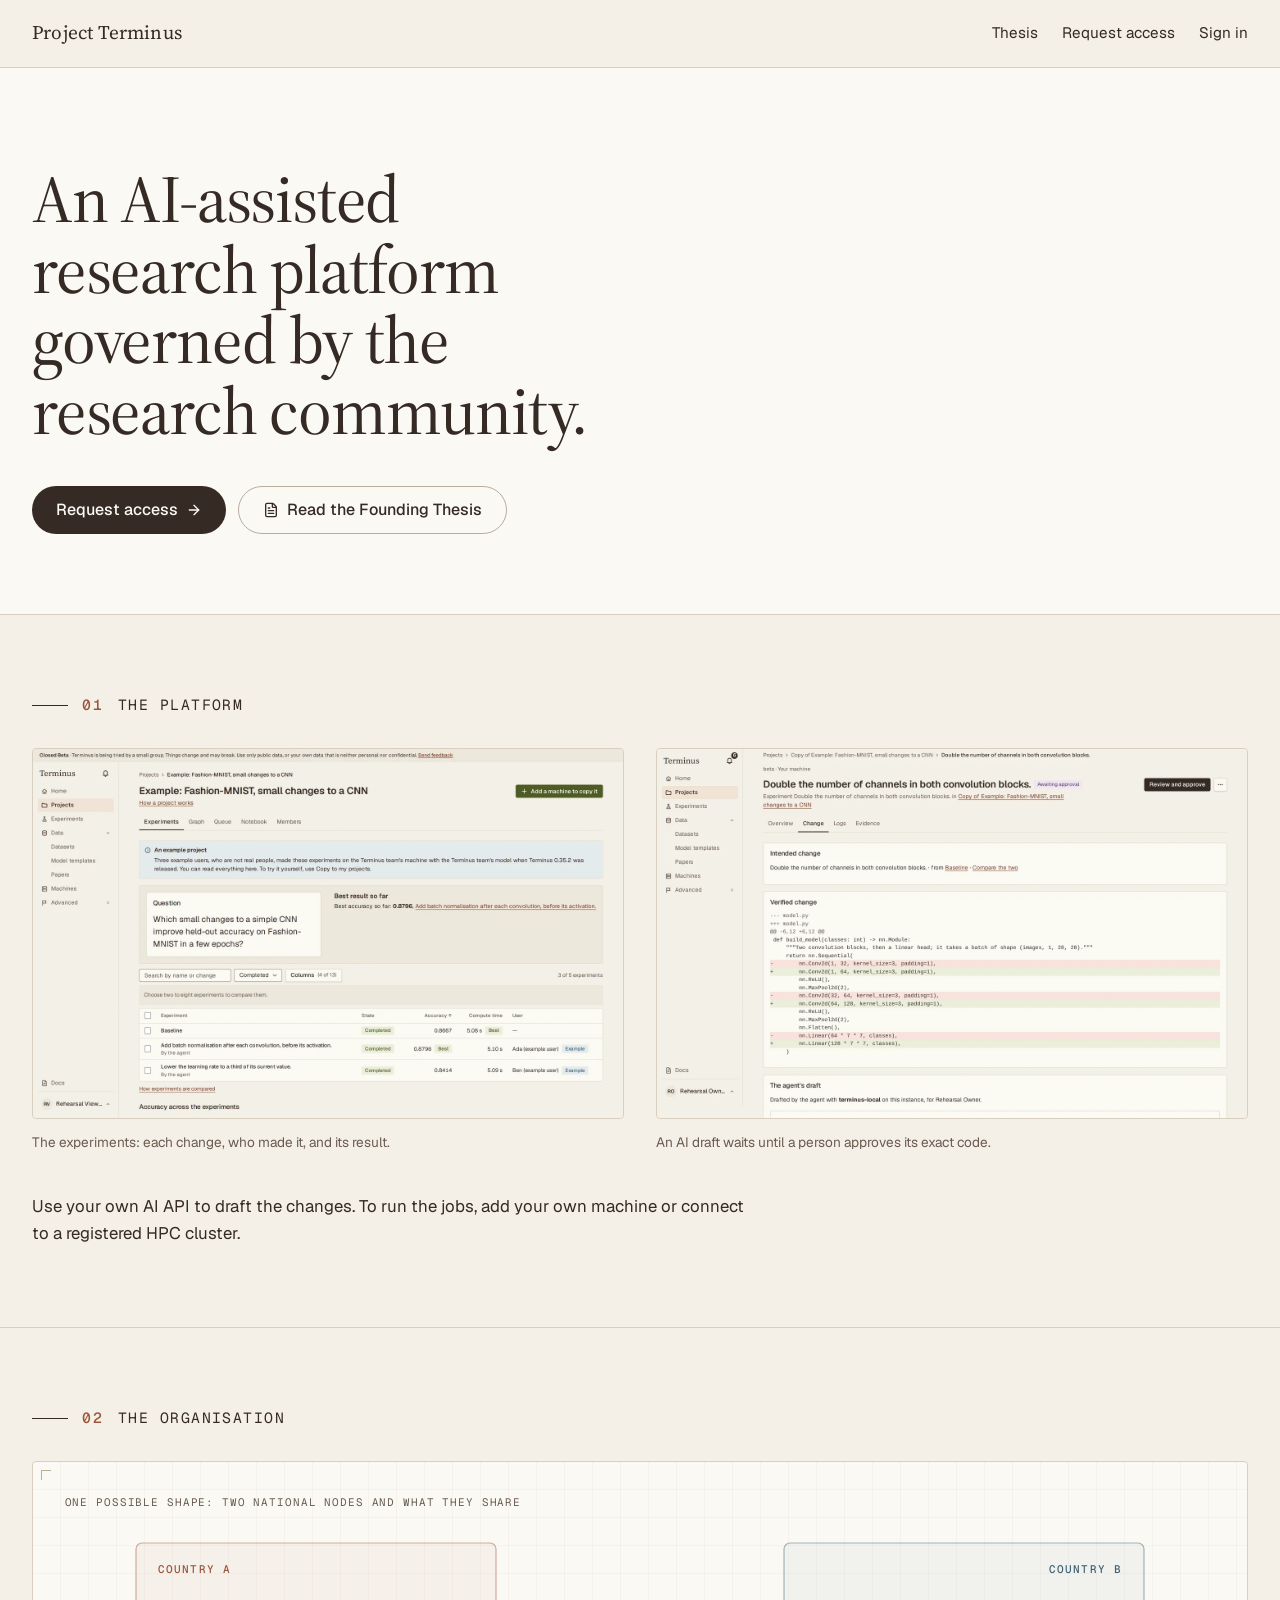
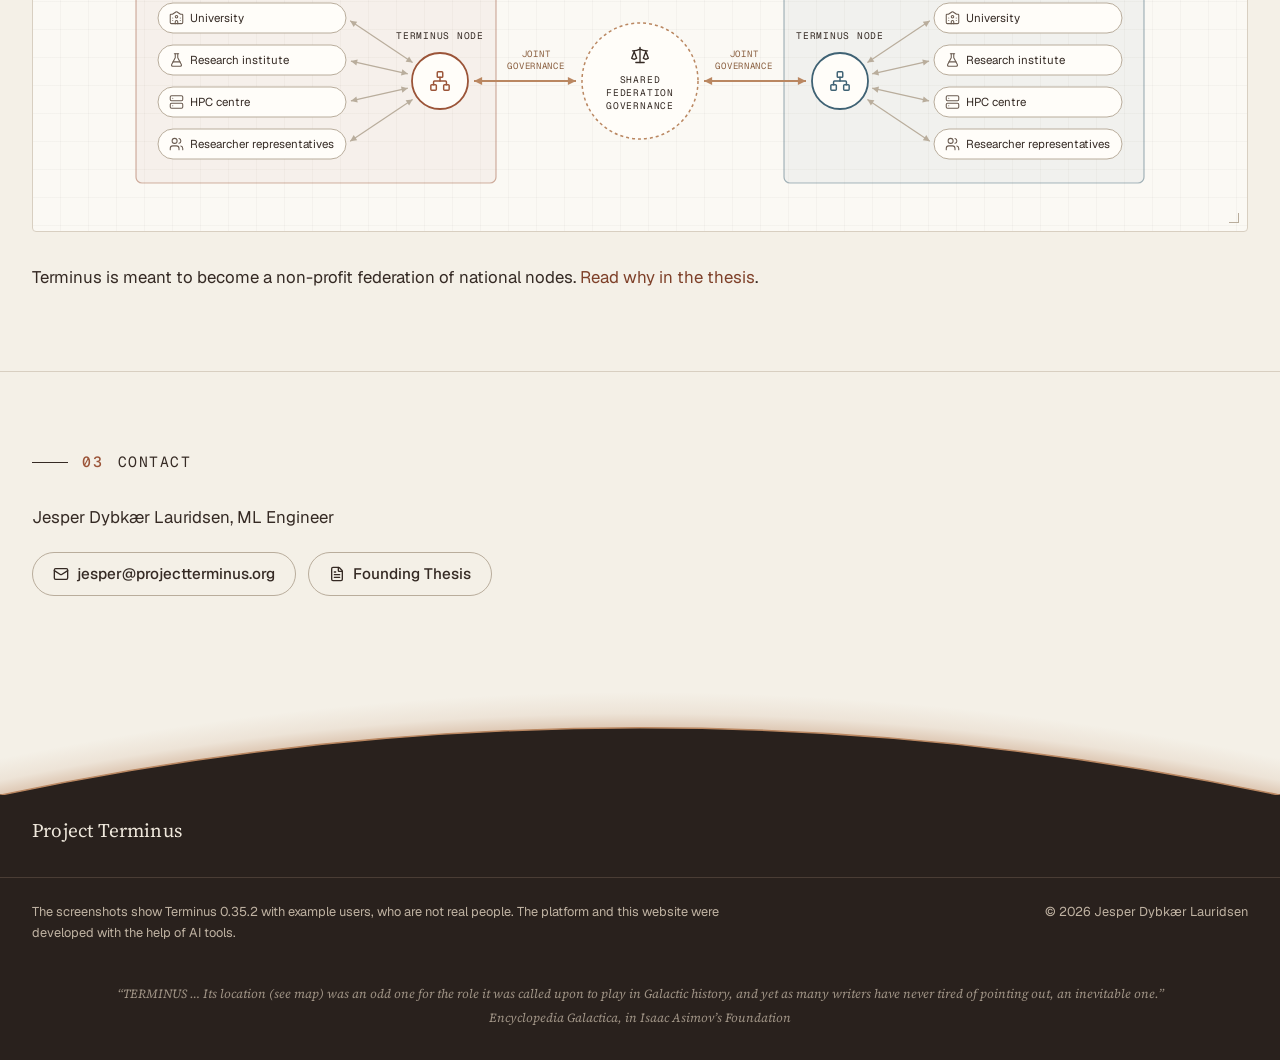
==== commit 1641c893: "Publish 2026-11-21 (source 337c823)" ====
--- a/index.html
+++ b/index.html
@@ -1,5 +1,7 @@
-<!DOCTYPE html><html lang="en"><head><meta charset="utf-8"><meta http-equiv="Content-Security-Policy" content="default-src 'none'; script-src 'self'; img-src 'self'; style-src 'self'; font-src 'self'; base-uri 'none'; form-action 'none'; require-trusted-types-for 'script'; trusted-types 'none'"><meta name="viewport" content="width=device-width, initial-scale=1"><meta name="description" content="A proposal for an AI-assisted research platform governed by the research community, so that autonomous research agents stay accountable. A first prototype runs today."><meta name="referrer" content="no-referrer"><meta name="color-scheme" content="light"><meta name="theme-color" content="#f4f0e7"><title>Project Terminus: a proposal for an AI research platform governed by the research community</title><link rel="preload" href="/fonts/source-serif-4-opsz.woff2" as="font" type="font/woff2" crossorigin><link rel="preload" href="/fonts/geist-latin-wght-normal.woff2" as="font" type="font/woff2" crossorigin><link rel="stylesheet" href="/story-still.css"><link rel="stylesheet" href="/_astro/index.DBraTNok.css"></head><body class="min-h-dvh bg-ivory text-umber antialiased"><a href="#main" class="sr-only focus:not-sr-only focus:fixed focus:top-3 focus:left-3 focus:z-50 focus:bg-paper focus:px-3 focus:py-2">Skip to the content</a><header class="border-b border-stone"><div class="wrap flex flex-wrap items-center justify-between gap-x-8 gap-y-3 py-4 sm:py-5"><a href="/" class="text-umber no-underline hover:text-umber" aria-label="Project Terminus, home"><span class="font-serif text-[1.2rem] leading-none tracking-[0.01em]">Project Terminus</span></a><nav aria-label="Main"><ul class="flex flex-wrap gap-x-6 gap-y-1 text-[0.95rem]"><li><a href="#challenge" class="text-umber no-underline hover:text-sienna-deep hover:underline">Challenge</a></li><li><a href="#solution" class="text-umber no-underline hover:text-sienna-deep hover:underline">Solution</a></li><li><a href="#prototype" class="text-umber no-underline hover:text-sienna-deep hover:underline">Prototype</a></li><li><a href="#organisation" class="text-umber no-underline hover:text-sienna-deep hover:underline">Organisation</a></li><li><a href="#involved" class="text-umber no-underline hover:text-sienna-deep hover:underline">Get involved</a></li></ul></nav></div></header><main id="main"><section aria-labelledby="hero-title" class="border-b border-stone bg-paper pt-16 pb-16 sm:pt-24 sm:pb-24"><div class="wrap"><h1 id="hero-title" class="max-w-[18ch] text-[clamp(2.4rem,5.2vw,4.2rem)] leading-[1.06] tracking-[-0.018em]">An AI-assisted research platform governed by the research community.</h1><div class="mt-10 flex flex-col gap-3 sm:flex-row sm:flex-wrap"><a href="https://app.projectterminus.org/research/join" class="inline-flex items-center justify-center gap-2 whitespace-nowrap rounded-full font-medium no-underline transition-colors focus-visible:outline-2 focus-visible:outline-offset-3 focus-visible:outline-sienna [&amp;_svg]:size-4 [&amp;_svg]:shrink-0 bg-umber text-paper hover:bg-sienna-deep hover:text-paper h-12 px-6 text-base">
-            Try the prototype
-            <svg xmlns="http://www.w3.org/2000/svg" width="24" height="24" viewBox="0 0 24 24" fill="none" stroke="currentColor" stroke-width="2" stroke-linecap="round" stroke-linejoin="round" class="lucide lucide-arrow-right" aria-hidden="true"><path d="M5 12h14"></path><path d="m12 5 7 7-7 7"></path></svg></a><a href="#involved" class="inline-flex items-center justify-center gap-2 whitespace-nowrap rounded-full font-medium no-underline transition-colors focus-visible:outline-2 focus-visible:outline-offset-3 focus-visible:outline-sienna [&amp;_svg]:size-4 [&amp;_svg]:shrink-0 border border-stone-deep text-umber hover:border-umber hover:text-umber h-12 px-6 text-base">Get involved</a></div></div></section><section id="challenge" aria-labelledby="challenge-title" class="scroll-mt-4 pt-16 pb-16 sm:pt-20 sm:pb-20"><div class="wrap"><h2 id="challenge-title" class="kicker"><b>01</b> The challenge</h2><div class="copy mt-8"><p>AI agents can now write most of the code for computational science. They can investigate papers, help with ideas and suggest new experiments, and doing all of this in a loop can be immensely powerful. It also raises real questions of AI safety. An agent that works on its own spends computing, handles sensitive data and runs code on real machines. Somebody has to set its limits, and somebody has to be able to check what it did.</p><p>Adopting such a platform therefore requires a great deal of trust, because whoever runs it becomes the steward of valuable data and of what the agents are allowed to do. They see research before it is published, and they hold everything that passes through the loop: the ideas, the failed attempts and the reasons for changing course. That is the best material there is for training ever more powerful research AI, and it would sit with whoever runs the platform.</p><p>So before researchers and institutions hand over their work, they need clear answers. Who can see my unpublished work? Can it be used to train a model? Who decides what the agents may do on their own? Who sets the rules, and how can they change? Can I leave and take my work with me?</p></div></div></section><section id="solution" aria-labelledby="solution-title" class="scroll-mt-4 border-t border-stone pt-16 pb-16 sm:pt-20 sm:pb-20"><div class="wrap"><h2 id="solution-title" class="kicker"><b>02</b> The solution</h2><div class="copy mt-8"><p>Terminus is a proposal for a platform that must be trusted. It has two parts. The first is the software and infrastructure that automate the steps between an idea and a result. A researcher formulates an idea, a question or a problem and attaches the relevant data and papers. An AI agent processes the data, investigates the problem and writes the code for the experiments. The code and data are sent to a compute node, perhaps a university’s HPC cluster, where a job is submitted and runs in a container. The results return to the agent, which analyses them and reports back to the researcher with suggestions for the next round. The researcher can approve each run or let the agent work on its own, within limits set by the people responsible for the data and the computing. Every step goes on one record, so anyone with the right access can check what the agent did and why.</p><p>A first prototype does this today for small machine-learning experiments. It runs on an institution’s own GPU node, with each run in an Apptainer container and its results tracked in MLflow. For now the researcher approves every run, and submitting jobs to a shared HPC cluster through SLURM is the next step.</p><p>The second part is the organisation and governance needed to trust such a platform. Its job is to make sure the answers to those questions don’t depend on whoever happens to run it, including how far the agents may go on their own and who may train AI on the research. It would start with one nonprofit that partners with local institutions. Then a second, independent organisation would start in another country. The governance would grow out of the collaboration between institutions and countries.</p></div></div></section><section id="prototype" aria-labelledby="prototype-title" class="scroll-mt-4 border-t border-stone pt-16 pb-16 sm:pt-20 sm:pb-20"><div class="wrap"><h2 id="prototype-title" class="kicker"><b>03</b> The prototype</h2><div class="mt-10 sm:mt-12"><figure class="ts" data-state="waiting"><button type="button" class="ts-pause"><svg xmlns="http://www.w3.org/2000/svg" width="24" height="24" viewBox="0 0 24 24" fill="none" stroke="currentColor" stroke-width="2" stroke-linecap="round" stroke-linejoin="round" class="lucide lucide-pause ts-icon-pause" aria-hidden="true"><rect x="14" y="3" width="5" height="18" rx="1"></rect><rect x="5" y="3" width="5" height="18" rx="1"></rect></svg><svg xmlns="http://www.w3.org/2000/svg" width="24" height="24" viewBox="0 0 24 24" fill="none" stroke="currentColor" stroke-width="2" stroke-linecap="round" stroke-linejoin="round" class="lucide lucide-play ts-icon-play" aria-hidden="true"><path d="M5 5a2 2 0 0 1 3.008-1.728l11.997 6.998a2 2 0 0 1 .003 3.458l-12 7A2 2 0 0 1 5 19z"></path></svg><span class="ts-pause-label">Pause animation</span></button><div class="ts-board plate" aria-hidden="true"><div class="ts-loop"><p class="ts-region-label">Research loop · an illustrative study</p><svg class="ts-loop-svg" viewBox="0 0 470 340" width="470" height="340" focusable="false"><circle class="ts-loop-ring" cx="235" cy="165" r="92"></circle><path class="ts-loop-chevron" d="M-3.5 -5 L2.5 0 L-3.5 5" transform="translate(169.9 99.9) rotate(315)"></path><path class="ts-loop-chevron" d="M-3.5 -5 L2.5 0 L-3.5 5" transform="translate(300.1 99.9) rotate(405)"></path><path class="ts-loop-chevron" d="M-3.5 -5 L2.5 0 L-3.5 5" transform="translate(300.1 230.1) rotate(135)"></path><path class="ts-loop-chevron" d="M-3.5 -5 L2.5 0 L-3.5 5" transform="translate(169.9 230.1) rotate(225)"></path><g class="ts-loop-mark" data-m="lp-mark"><circle class="ts-loop-mark-ring" cx="143" cy="165" r="31"></circle></g><g class="ts-loop-stop ts-loop-stop--human"><circle class="ts-loop-disc" cx="143" cy="165" r="25"></circle><svg xmlns="http://www.w3.org/2000/svg" width="24" height="24" viewBox="0 0 24 24" fill="none" stroke="currentColor" stroke-width="1.6" stroke-linecap="round" stroke-linejoin="round" class="lucide lucide-user-round lucide-user-2 ts-loop-icon" x="131" y="153" aria-hidden="true"><circle cx="12" cy="8" r="5"></circle><path d="M20 21a8 8 0 0 0-16 0"></path></svg><g class="ts-loop-on" data-m="lp-s0"><circle class="ts-loop-disc ts-loop-disc--on" cx="143" cy="165" r="25"></circle><svg xmlns="http://www.w3.org/2000/svg" width="24" height="24" viewBox="0 0 24 24" fill="none" stroke="currentColor" stroke-width="1.6" stroke-linecap="round" stroke-linejoin="round" class="lucide lucide-user-round lucide-user-2 ts-loop-icon ts-loop-icon--on" x="131" y="153" aria-hidden="true"><circle cx="12" cy="8" r="5"></circle><path d="M20 21a8 8 0 0 0-16 0"></path></svg></g><text class="ts-loop-label" data-m="lp-l0" x="108" y="163" text-anchor="end">Idea</text><text class="ts-loop-role" x="108" y="178" text-anchor="end"><tspan x="108" dy="0">Researcher</tspan></text></g><g class="ts-loop-stop"><circle class="ts-loop-disc" cx="235" cy="73" r="25"></circle><svg xmlns="http://www.w3.org/2000/svg" width="24" height="24" viewBox="0 0 24 24" fill="none" stroke="currentColor" stroke-width="1.6" stroke-linecap="round" stroke-linejoin="round" class="lucide lucide-bot ts-loop-icon" x="223" y="61" aria-hidden="true"><path d="M12 8V4H8"></path><rect width="16" height="12" x="4" y="8" rx="2"></rect><path d="M2 14h2"></path><path d="M20 14h2"></path><path d="M15 13v2"></path><path d="M9 13v2"></path></svg><g class="ts-loop-on" data-m="lp-s1"><circle class="ts-loop-disc ts-loop-disc--on" cx="235" cy="73" r="25"></circle><svg xmlns="http://www.w3.org/2000/svg" width="24" height="24" viewBox="0 0 24 24" fill="none" stroke="currentColor" stroke-width="1.6" stroke-linecap="round" stroke-linejoin="round" class="lucide lucide-bot ts-loop-icon ts-loop-icon--on" x="223" y="61" aria-hidden="true"><path d="M12 8V4H8"></path><rect width="16" height="12" x="4" y="8" rx="2"></rect><path d="M2 14h2"></path><path d="M20 14h2"></path><path d="M15 13v2"></path><path d="M9 13v2"></path></svg></g><text class="ts-loop-label" data-m="lp-l1" x="235" y="24" text-anchor="middle">Implement</text><text class="ts-loop-role" x="235" y="39" text-anchor="middle"><tspan x="235" dy="0">AI agent</tspan></text></g><g class="ts-loop-stop"><circle class="ts-loop-disc" cx="327" cy="165" r="25"></circle><svg xmlns="http://www.w3.org/2000/svg" width="24" height="24" viewBox="0 0 24 24" fill="none" stroke="currentColor" stroke-width="1.6" stroke-linecap="round" stroke-linejoin="round" class="lucide lucide-server ts-loop-icon" x="315" y="153" aria-hidden="true"><rect width="20" height="8" x="2" y="2" rx="2" ry="2"></rect><rect width="20" height="8" x="2" y="14" rx="2" ry="2"></rect><line x1="6" x2="6.01" y1="6" y2="6"></line><line x1="6" x2="6.01" y1="18" y2="18"></line></svg><g class="ts-loop-on" data-m="lp-s2"><circle class="ts-loop-disc ts-loop-disc--on" cx="327" cy="165" r="25"></circle><svg xmlns="http://www.w3.org/2000/svg" width="24" height="24" viewBox="0 0 24 24" fill="none" stroke="currentColor" stroke-width="1.6" stroke-linecap="round" stroke-linejoin="round" class="lucide lucide-server ts-loop-icon ts-loop-icon--on" x="315" y="153" aria-hidden="true"><rect width="20" height="8" x="2" y="2" rx="2" ry="2"></rect><rect width="20" height="8" x="2" y="14" rx="2" ry="2"></rect><line x1="6" x2="6.01" y1="6" y2="6"></line><line x1="6" x2="6.01" y1="18" y2="18"></line></svg></g><text class="ts-loop-label" data-m="lp-l2" x="362" y="163" text-anchor="start">Train</text><text class="ts-loop-role" x="362" y="178" text-anchor="start"><tspan x="362" dy="0">Institution HPC</tspan></text></g><g class="ts-loop-stop"><circle class="ts-loop-disc" cx="235" cy="257" r="25"></circle><svg xmlns="http://www.w3.org/2000/svg" width="24" height="24" viewBox="0 0 24 24" fill="none" stroke="currentColor" stroke-width="1.6" stroke-linecap="round" stroke-linejoin="round" class="lucide lucide-notebook-pen ts-loop-icon" x="223" y="245" aria-hidden="true"><path d="M13.4 2H6a2 2 0 0 0-2 2v16a2 2 0 0 0 2 2h12a2 2 0 0 0 2-2v-7.4"></path><path d="M2 6h4"></path><path d="M2 10h4"></path><path d="M2 14h4"></path><path d="M2 18h4"></path><path d="M21.378 5.626a1 1 0 1 0-3.004-3.004l-5.01 5.012a2 2 0 0 0-.506.854l-.837 2.87a.5.5 0 0 0 .62.62l2.87-.837a2 2 0 0 0 .854-.506z"></path></svg><g class="ts-loop-on" data-m="lp-s3"><circle class="ts-loop-disc ts-loop-disc--on" cx="235" cy="257" r="25"></circle><svg xmlns="http://www.w3.org/2000/svg" width="24" height="24" viewBox="0 0 24 24" fill="none" stroke="currentColor" stroke-width="1.6" stroke-linecap="round" stroke-linejoin="round" class="lucide lucide-notebook-pen ts-loop-icon ts-loop-icon--on" x="223" y="245" aria-hidden="true"><path d="M13.4 2H6a2 2 0 0 0-2 2v16a2 2 0 0 0 2 2h12a2 2 0 0 0 2-2v-7.4"></path><path d="M2 6h4"></path><path d="M2 10h4"></path><path d="M2 14h4"></path><path d="M2 18h4"></path><path d="M21.378 5.626a1 1 0 1 0-3.004-3.004l-5.01 5.012a2 2 0 0 0-.506.854l-.837 2.87a.5.5 0 0 0 .62.62l2.87-.837a2 2 0 0 0 .854-.506z"></path></svg></g><text class="ts-loop-label" data-m="lp-l3" x="235" y="304" text-anchor="middle">Analyse</text><text class="ts-loop-role" x="235" y="319" text-anchor="middle"><tspan x="235" dy="0">AI agent</tspan></text></g></svg></div><div class="ts-scene"><section class="ts-panel" data-m="L-prompt-1"><div class="ts-card ts-prompt"><header class="ts-card-h"><span class="ts-label">New experiment</span><span class="ts-label ts-faint">Project · sequence memory</span></header><div class="ts-attach"><span class="ts-chip-file ts-chip-file--run" data-m="p1-chip0"><span class="ts-file-icon">RUN</span>Template</span></div><p class="ts-prompt-text"><span class="ts-type"><span class="ts-type-room">Can a sequence model learn which earlier tokens to retain?</span><span class="ts-type-text" data-text="p1-a">Can a sequence model learn which earlier tokens to retain?</span></span><span class="ts-type"><span class="ts-type-room">Replace the fixed window with a learned memory gate of 128 tokens, and compare it with the template.</span><span class="ts-type-text" data-text="p1-b">Replace the fixed window with a learned memory gate of 128 tokens, and compare it with the template.</span></span></p><footer class="ts-card-f"><span class="ts-who">Researcher</span><span class="ts-stack"><span class="ts-pill" data-m="p1-wait">Writing</span><span class="ts-pill ts-pill--on" data-m="p1-sent">Sent to the agent</span></span></footer></div></section><section class="ts-panel" data-m="L-diff-1"><div class="ts-card ts-diff"><header class="ts-card-h"><span class="ts-label">model/memory.py</span><span class="ts-stack ts-statuses"><span class="ts-status" data-m="d1-st-read"><i class="ts-spin"></i>Reading the model</span><span class="ts-status" data-m="d1-st-write"><i class="ts-spin"></i>Writing the change</span><span class="ts-status" data-m="d1-st-wait"><i class="ts-spin ts-spin--slow"></i>Awaiting approval</span><span class="ts-status" data-m="d1-st-done">+3 −1 · drafted by the agent</span></span></header><div class="ts-code"><div class="ts-line ts-line--ctx" data-m="d1-0"><span class="ts-sign"></span><code>def forward(self, x, mem):</code></div><div class="ts-line ts-line--del" data-m="d1-1"><span class="ts-sign">−</span><code>	ctx = mem[:, -self.window:]</code></div><div class="ts-line ts-line--add" data-m="d1-2"><span class="ts-sign">+</span><span class="ts-type ts-type--code"><span class="ts-type-room">	g = self.gate(mem).sigmoid()</span><span class="ts-type-text" data-text="d1-2">	g = self.gate(mem).sigmoid()</span></span></div><div class="ts-line ts-line--add" data-m="d1-3"><span class="ts-sign">+</span><span class="ts-type ts-type--code"><span class="ts-type-room">	idx = g.topk(self.k, dim=1).indices</span><span class="ts-type-text" data-text="d1-3">	idx = g.topk(self.k, dim=1).indices</span></span></div><div class="ts-line ts-line--add" data-m="d1-4"><span class="ts-sign">+</span><span class="ts-type ts-type--code"><span class="ts-type-room">	ctx = take(mem * g, idx)</span><span class="ts-type-text" data-text="d1-4">	ctx = take(mem * g, idx)</span></span></div><div class="ts-line ts-line--ctx" data-m="d1-5"><span class="ts-sign"></span><code>	return self.attn(x, ctx)</code></div></div><div class="ts-code ts-code--cfg" data-m="f1"><div class="ts-line ts-line--file"><span class="ts-sign"></span><code>config.yaml</code></div><div class="ts-line ts-line--del"><span class="ts-sign">−</span><code>window: 256</code></div><div class="ts-line ts-line--add" data-m="f1-1"><span class="ts-sign">+</span><span class="ts-type ts-type--code"><span class="ts-type-room">memory: learned_gate</span><span class="ts-type-text" data-text="f1-1">memory: learned_gate</span></span></div><div class="ts-line ts-line--add" data-m="f1-2"><span class="ts-sign">+</span><span class="ts-type ts-type--code"><span class="ts-type-room">k: 128    # half the window</span><span class="ts-type-text" data-text="f1-2">k: 128    # half the window</span></span></div></div><footer class="ts-card-f ts-approved" data-m="d1-ok"><span class="ts-tick">✓</span> Approved by the researcher: this exact version</footer></div></section><section class="ts-panel" data-m="L-runs-1"><div class="ts-card ts-hpc"><header class="ts-card-h"><span class="ts-label">Institute HPC cluster</span><span class="ts-label ts-faint">SLURM · Apptainer · submitted by the agent</span></header><div class="ts-shell"><div class="ts-shell-line" data-m="j1-c0"><span class="ts-shell-host">login01$</span><span class="ts-type ts-type--code"><span class="ts-type-room">sbatch -p gpu --gres=gpu:1 train.sh</span><span class="ts-type-text" data-text="j1-c0">sbatch -p gpu --gres=gpu:1 train.sh</span></span></div><div class="ts-shell-line ts-shell-reply" data-m="j1-r0">Submitted batch job 4817203</div></div><ul class="ts-runs"><li class="ts-run" data-run="G" data-m="j1-a"><span class="ts-swatch"></span><span class="ts-run-name"><span class="ts-job-id">4817203</span>#3 Memory gate<small>keeps the 128 scored highest</small></span><span class="ts-stack ts-run-state"><span data-m="j1-a-pd"><i class="ts-spin ts-spin--slow"></i>pending · queue</span><span data-m="j1-a-rn"><i class="ts-spin"></i>running · gpu-a07</span><span data-m="j1-a-cd"><span class="ts-tick">✓</span>completed · gpu-a07</span></span><span class="ts-progress"><span class="ts-fill" data-m="j1-bar"></span></span><span class="ts-run-steps"><span>step <span class="ts-num" data-text="j1-steps">4000</span> / 4000</span><span>val_loss <span class="ts-num" data-text="j1-loss">2.43</span></span></span></li></ul><footer class="ts-card-f ts-fine" data-m="j1-ml">Ran in an Apptainer container · metrics logged to MLflow</footer></div></section><section class="ts-panel" data-m="L-note-1"><div class="ts-card ts-note"><header class="ts-card-h"><span class="ts-label">Research note</span><span class="ts-stack ts-statuses"><span class="ts-status" data-m="n1-st-read"><i class="ts-spin"></i>Reading 4 runs from MLflow</span><span class="ts-status" data-m="n1-st-write"><i class="ts-spin"></i>Drafting</span><span class="ts-status" data-m="n1-st-done">Written by the agent</span></span></header><div class="ts-analysis"><div class="ts-fig"><p class="ts-legend-inline"><span class="ts-li" data-run="B"><i class="ts-key"></i>Template</span><span class="ts-li ts-li--context" data-run="L"><i class="ts-key"></i>#1</span><span class="ts-li" data-run="H"><i class="ts-key"></i>#2</span><span class="ts-li" data-run="G"><i class="ts-key"></i>#3</span></p><svg viewBox="0 0 340 170" width="340" height="170" focusable="false"><g><line class="ts-grid" x1="40" x2="278" y1="109.42857142857144" y2="109.42857142857144"></line><text class="ts-tick-label" x="34" y="112.42857142857144" text-anchor="end">2.5</text></g><g><line class="ts-grid" x1="40" x2="278" y1="65.14285714285717" y2="65.14285714285717"></line><text class="ts-tick-label" x="34" y="68.14285714285717" text-anchor="end">3.0</text></g><g><line class="ts-grid" x1="40" x2="278" y1="20.85714285714286" y2="20.85714285714286"></line><text class="ts-tick-label" x="34" y="23.85714285714286" text-anchor="end">3.5</text></g><line class="ts-axis" x1="40" x2="278" y1="136" y2="136"></line><text class="ts-tick-label" x="40" y="151" text-anchor="start">0</text><text class="ts-tick-label" x="119.33333333333333" y="151" text-anchor="middle">0.5×</text><text class="ts-tick-label" x="198.66666666666666" y="151" text-anchor="middle">1×</text><text class="ts-tick-label" x="278" y="151" text-anchor="end">1.5× GPU</text><g data-run="L"><path class="ts-curve ts-curve--context" d="M40 19.6L43.3 29.1L46.6 37.9L49.9 46.2L53.2 53.8L56.5 60.9L59.8 67.2L63.1 72.8L66.4 77.6L69.8 81.8L73.1 85.3L76.4 88.2L79.7 90.8L83 93.2L86.3 95.4L89.6 97.6L92.9 99.8L96.2 101.9L99.5 103.9L102.8 105.8L106.1 107.5L109.4 108.9L112.7 110L116 110.8L119.3 111.5L122.6 112L125.9 112.4L129.3 112.8L132.6 113.3L135.9 113.8L139.2 114.4L142.5 115L145.8 115.7L149.1 116.2L152.4 116.7L155.7 117.1L159 117.3L162.3 117.4L165.6 117.4L168.9 117.4L172.2 117.4L175.5 117.5L178.8 117.6L182.1 117.7L185.4 117.9L188.8 118.2L192.1 118.4L195.4 118.6L198.7 119.2"></path></g><g data-run="B"><path class="ts-curve ts-curve--past" d="M40 19.1L43.3 27.9L46.6 36L49.9 43.5L53.2 50.6L56.5 57.3L59.8 63.5L63.1 69.3L66.4 74.4L69.8 79L73.1 82.9L76.4 86.3L79.7 89.1L83 91.4L86.3 93.5L89.6 95.4L92.9 97.2L96.2 99L99.5 100.9L102.8 102.7L106.1 104.4L109.4 106L112.7 107.4L116 108.6L119.3 109.5L122.6 110.2L125.9 110.7L129.3 111.1L132.6 111.5L135.9 111.8L139.2 112.2L142.5 112.7L145.8 113.2L149.1 113.8L152.4 114.3L155.7 114.8L159 115.2L162.3 115.5L165.6 115.7L168.9 115.8L172.2 115.8L175.5 115.8L178.8 115.8L182.1 115.8L185.4 115.9L188.8 116.1L192.1 116.3L195.4 116.5L198.7 117.4"></path><text class="ts-end-label ts-end-label--past" x="205.66666666666666" y="131.00000000000003">2.41</text></g><g data-run="H"><path class="ts-curve ts-curve--past" d="M40 12.3L43.3 21.3L46.6 29.7L49.9 37.5L53.2 44.4L56.5 50.6L59.8 56L63.1 60.6L66.4 64.5L69.8 67.9L73.1 70.9L76.4 73.7L79.7 76.3L83 78.9L86.3 81.4L89.6 83.9L92.9 86.2L96.2 88.4L99.5 90.3L102.8 91.9L106.1 93.2L109.4 94.3L112.7 95.1L116 95.7L119.3 96.3L122.6 96.8L125.9 97.4L129.3 98.1L132.6 98.9L135.9 99.6L139.2 100.4L142.5 101.1L145.8 101.6L149.1 102.1L152.4 102.3L155.7 102.5L159 102.6L162.3 102.6L165.6 102.6L168.9 102.7L172.2 102.9L175.5 103.1L178.8 103.4L182.1 103.7L185.4 103.9L188.8 104.2L192.1 104.4L195.4 104.4L198.7 105"></path><text class="ts-end-label ts-end-label--past" x="205.66666666666666" y="109.00000000000003">2.55</text></g><g data-run="G"><path class="ts-curve draw" pathLength="1" d="M40 14L43.3 22.7L46.6 31L49.9 38.9L53.2 46.1L56.5 52.7L59.8 58.6L63.1 63.8L66.4 68.3L69.8 72.1L73.1 75.5L76.4 78.4L79.7 81.2L83 83.9L86.3 86.5L89.6 89.1L92.9 91.6L96.2 94L99.5 96.3L102.8 98.3L106.1 100L109.4 101.5L112.7 102.6L116 103.5L119.3 104.3L122.6 105L125.9 105.6L129.3 106.3L132.6 107.1L135.9 107.9L139.2 108.8L142.5 109.6L145.8 110.4L149.1 111L152.4 111.5L155.7 111.9L159 112.1L162.3 112.3L165.6 112.4L168.9 112.5L172.2 112.6L175.5 112.8L178.8 113.1L182.1 113.4L185.4 113.7L188.8 114L192.1 114.3L195.4 114.5L198.7 115.6" data-m="la1"></path><g data-m="la1-end"><circle class="ts-dot" cx="198.66666666666666" cy="115.62857142857143" r="3"></circle><text class="ts-end-label" x="205.66666666666666" y="120.00000000000003">2.43</text></g></g></svg></div><dl><div data-m="n1-obs"><dt>Observation</dt><dd><span class="ts-type"><span class="ts-type-room">Validation loss 2.43 with the gate keeping 128 of the 256 tokens, against 2.41 for the template and 2.55 with regularisation increased.</span><span class="ts-type-text" data-text="n1-obs">Validation loss 2.43 with the gate keeping 128 of the 256 tokens, against 2.41 for the template and 2.55 with regularisation increased.</span></span></dd></div><div data-m="n1-int"><dt>Interpretation</dt><dd><span class="ts-type"><span class="ts-type-room">The gate keeps up with the template on half the memory, and the earlier try at more regularisation did worse. One task and one seed cannot settle that.</span><span class="ts-type-text" data-text="n1-int">The gate keeps up with the template on half the memory, and the earlier try at more regularisation did worse. One task and one seed cannot settle that.</span></span></dd></div><div class="ts-open" data-m="n1-q"><dt>Suggested next experiment</dt><dd><span class="ts-type"><span class="ts-type-room">Evaluate the memory gate on longer sequences, from 1k to 8k tokens.</span><span class="ts-type-text" data-text="n1-q">Evaluate the memory gate on longer sequences, from 1k to 8k tokens.</span></span></dd></div></dl></div></div></section><section class="ts-panel" data-m="L-prompt-2"><div class="ts-card ts-prompt"><header class="ts-card-h"><span class="ts-label">New experiment</span><span class="ts-label ts-faint">Project · sequence memory</span></header><div class="ts-attach"><span class="ts-chip-file ts-chip-file--paper" data-m="p2-chip0"><span class="ts-stack"><span class="ts-file-icon ts-file-icon--busy" data-m="p2-chip0-spin"><i class="ts-spin"></i></span><span class="ts-file-icon" data-m="p2-chip0-icon">PDF</span></span>Consistency training · example paper</span><span class="ts-chip-file ts-chip-file--run" data-m="p2-chip1"><span class="ts-file-icon">RUN</span>Template</span></div><p class="ts-prompt-text"><span class="ts-type"><span class="ts-type-room">Try the method from the attached paper on the template.</span><span class="ts-type-text" data-text="p2-a">Try the method from the attached paper on the template.</span></span></p><footer class="ts-card-f"><span class="ts-who">Researcher</span><span class="ts-stack"><span class="ts-pill" data-m="p2-wait">Writing</span><span class="ts-pill ts-pill--on" data-m="p2-sent">Sent to the agent</span></span></footer></div></section><section class="ts-panel" data-m="L-diff-2"><div class="ts-card ts-diff"><header class="ts-card-h"><span class="ts-label">train.py</span><span class="ts-stack ts-statuses"><span class="ts-status" data-m="d2-st-read"><i class="ts-spin"></i>Reading the paper</span><span class="ts-status" data-m="d2-st-write"><i class="ts-spin"></i>Writing the change</span><span class="ts-status" data-m="d2-st-wait"><i class="ts-spin ts-spin--slow"></i>Awaiting approval</span><span class="ts-status" data-m="d2-st-done">+3 · drafted by the agent</span></span></header><div class="ts-code"><div class="ts-line ts-line--ctx" data-m="d2-0"><span class="ts-sign"></span><code>def training_step(model, x, y):</code></div><div class="ts-line ts-line--ctx" data-m="d2-1"><span class="ts-sign"></span><code>	loss = ce(model(x), y)</code></div><div class="ts-line ts-line--add" data-m="d2-2"><span class="ts-sign">+</span><span class="ts-type ts-type--code"><span class="ts-type-room">	a, b = two_views(x)  # 1k, 4k</span><span class="ts-type-text" data-text="d2-2">	a, b = two_views(x)  # 1k, 4k</span></span></div><div class="ts-line ts-line--add" data-m="d2-3"><span class="ts-sign">+</span><span class="ts-type ts-type--code"><span class="ts-type-room">	c = consistency(model(a), model(b))</span><span class="ts-type-text" data-text="d2-3">	c = consistency(model(a), model(b))</span></span></div><div class="ts-line ts-line--add" data-m="d2-4"><span class="ts-sign">+</span><span class="ts-type ts-type--code"><span class="ts-type-room">	loss = loss + cfg.lam * c</span><span class="ts-type-text" data-text="d2-4">	loss = loss + cfg.lam * c</span></span></div><div class="ts-line ts-line--ctx" data-m="d2-5"><span class="ts-sign"></span><code>	return loss</code></div></div><footer class="ts-card-f ts-approved" data-m="d2-ok"><span class="ts-tick">✓</span> Approved by the researcher: this exact version</footer></div></section><section class="ts-panel" data-m="L-runs-2"><div class="ts-card ts-hpc"><header class="ts-card-h"><span class="ts-label">Institute HPC cluster</span><span class="ts-label ts-faint">SLURM · Apptainer · submitted by the agent</span></header><div class="ts-shell"><div class="ts-shell-line" data-m="j2-c0"><span class="ts-shell-host">login01$</span><span class="ts-type ts-type--code"><span class="ts-type-room">sbatch -p gpu --gres=gpu:1 train.sh</span><span class="ts-type-text" data-text="j2-c0">sbatch -p gpu --gres=gpu:1 train.sh</span></span></div><div class="ts-shell-line ts-shell-reply" data-m="j2-r0">Submitted batch job 4817391</div><div class="ts-shell-line" data-m="j2-c1"><span class="ts-shell-host">login01$</span><span class="ts-type ts-type--code"><span class="ts-type-room">sbatch -d afterok:4817391 eval.sh</span><span class="ts-type-text" data-text="j2-c1">sbatch -d afterok:4817391 eval.sh</span></span></div><div class="ts-shell-line ts-shell-reply" data-m="j2-r1">Submitted batch job 4817392</div></div><ul class="ts-runs"><li class="ts-run" data-run="C" data-m="j2-a"><span class="ts-swatch"></span><span class="ts-run-name"><span class="ts-job-id">4817391</span>#4 Method from paper<small>two views, consistency loss</small></span><span class="ts-stack ts-run-state"><span data-m="j2-a-pd"><i class="ts-spin ts-spin--slow"></i>pending · queue</span><span data-m="j2-a-rn"><i class="ts-spin"></i>running · gpu-b02</span><span data-m="j2-a-cd"><span class="ts-tick">✓</span>completed · gpu-b02</span></span><span class="ts-progress"><span class="ts-fill" data-m="j2-bar"></span></span><span class="ts-run-steps"><span>step <span class="ts-num" data-text="j2-steps">4000</span> / 4000</span><span>val_loss <span class="ts-num" data-text="j2-loss">2.42</span></span></span></li><li class="ts-run ts-run--eval" data-m="j2-b"><span class="ts-swatch ts-swatch--eval"></span><span class="ts-run-name"><span class="ts-job-id">4817392</span>Long-context evaluation<small>1k to 8k tokens</small></span><span class="ts-stack ts-run-state"><span data-m="j2-b-pd">pending · dependency</span><span data-m="j2-b-rn"><i class="ts-spin"></i>running · gpu-b02</span><span data-m="j2-b-cd"><span class="ts-tick">✓</span>completed · gpu-b02</span></span></li></ul><footer class="ts-card-f ts-fine" data-m="j2-ml">Ran in an Apptainer container · metrics logged to MLflow</footer></div></section><section class="ts-panel" data-m="L-note-2"><div class="ts-card ts-note"><header class="ts-card-h"><span class="ts-label">Research note</span><span class="ts-stack ts-statuses"><span class="ts-status" data-m="n2-st-read"><i class="ts-spin"></i>Reading 5 runs from MLflow</span><span class="ts-status" data-m="n2-st-write"><i class="ts-spin"></i>Drafting</span><span class="ts-status" data-m="n2-st-done">Written by the agent</span></span></header><div class="ts-analysis"><div class="ts-fig"><p class="ts-legend-inline"><span class="ts-li" data-run="B"><i class="ts-key"></i>Template</span><span class="ts-li ts-li--context" data-run="L"><i class="ts-key"></i>#1</span><span class="ts-li ts-li--context" data-run="H"><i class="ts-key"></i>#2</span><span class="ts-li ts-li--context" data-run="G"><i class="ts-key"></i>#3</span><span class="ts-li" data-run="C"><i class="ts-key"></i>#4</span></p><svg viewBox="0 0 340 170" width="340" height="170" focusable="false"><g><line class="ts-grid" x1="40" x2="278" y1="125.21739130434781" y2="125.21739130434781"></line><text class="ts-tick-label" x="34" y="128.2173913043478" text-anchor="end">2.4</text></g><g><line class="ts-grid" x1="40" x2="278" y1="98.26086956521735" y2="98.26086956521735"></line><text class="ts-tick-label" x="34" y="101.26086956521735" text-anchor="end">2.5</text></g><g><line class="ts-grid" x1="40" x2="278" y1="71.30434782608688" y2="71.30434782608688"></line><text class="ts-tick-label" x="34" y="74.30434782608688" text-anchor="end">2.6</text></g><g><line class="ts-grid" x1="40" x2="278" y1="44.34782608695643" y2="44.34782608695643"></line><text class="ts-tick-label" x="34" y="47.34782608695643" text-anchor="end">2.7</text></g><g><line class="ts-grid" x1="40" x2="278" y1="17.391304347826093" y2="17.391304347826093"></line><text class="ts-tick-label" x="34" y="20.391304347826093" text-anchor="end">2.8</text></g><line class="ts-axis" x1="40" x2="278" y1="136" y2="136"></line><text class="ts-tick-label" x="40" y="151" text-anchor="start">1k</text><text class="ts-tick-label" x="119.33333333333333" y="151" text-anchor="middle">2k</text><text class="ts-tick-label" x="198.66666666666666" y="151" text-anchor="middle">4k</text><text class="ts-tick-label" x="278" y="151" text-anchor="end">8k</text><g data-run="L"><path class="ts-curve ts-curve--context" d="M40 119.8L119.3 127.9L198.7 106.3L278 71.3"></path></g><g data-run="H"><path class="ts-curve ts-curve--context" d="M40 76.7L119.3 84.8L198.7 60.5L278 20.1"></path></g><g data-run="G"><path class="ts-curve ts-curve--context" d="M40 111.7L119.3 117.1L198.7 90.2L278 41.7"></path></g><g data-run="B"><path class="ts-curve ts-curve--past" d="M40 114.4L119.3 122.5L198.7 98.3L278 55.1"></path><text class="ts-end-label ts-end-label--past" x="285" y="59.13043478260862">2.66</text></g><g data-run="C"><path class="ts-curve draw" pathLength="1" d="M40 111.7L119.3 119.8L198.7 111.7L278 92.9" data-m="la2"></path><g data-m="la2-end"><circle class="ts-dot" cx="278" cy="92.86956521739125" r="3"></circle><text class="ts-end-label" x="285" y="96.86956521739125">2.52</text></g></g></svg></div><dl><div data-m="n2-obs"><dt>Observation</dt><dd><span class="ts-type"><span class="ts-type-room">At 8k tokens, loss rises less with the paper&#39;s consistency objective: 2.52 against 2.66 for the template. Training took about 1.4× the GPU time.</span><span class="ts-type-text" data-text="n2-obs">At 8k tokens, loss rises less with the paper&#39;s consistency objective: 2.52 against 2.66 for the template. Training took about 1.4× the GPU time.</span></span></dd></div><div data-m="n2-int"><dt>Interpretation</dt><dd><span class="ts-type"><span class="ts-type-room">The objective may steady the model as context grows. The second view alone could also explain it.</span><span class="ts-type-text" data-text="n2-int">The objective may steady the model as context grows. The second view alone could also explain it.</span></span></dd></div><div class="ts-open" data-m="n2-q"><dt>Suggested next experiment</dt><dd><span class="ts-type"><span class="ts-type-room">Train with both views but without the consistency loss, to separate the two.</span><span class="ts-type-text" data-text="n2-q">Train with both views but without the consistency loss, to separate the two.</span></span></dd></div></dl></div></div></section><section class="ts-panel" data-m="L-prompt-3"><div class="ts-card ts-prompt"><header class="ts-card-h"><span class="ts-label">New experiment</span><span class="ts-label ts-faint">Project · sequence memory</span></header><div class="ts-attach"><span class="ts-chip-file ts-chip-file--run" data-m="p3-chip0"><span class="ts-file-icon">RUN</span>#4 Method from paper</span></div><p class="ts-prompt-text"><span class="ts-type"><span class="ts-type-room">Run the suggested ablation: both views, but no consistency loss.</span><span class="ts-type-text" data-text="p3-a">Run the suggested ablation: both views, but no consistency loss.</span></span><span class="ts-type"><span class="ts-type-room">Evaluate it from 1k to 8k tokens beside the paper&#39;s method.</span><span class="ts-type-text" data-text="p3-b">Evaluate it from 1k to 8k tokens beside the paper&#39;s method.</span></span></p><footer class="ts-card-f"><span class="ts-who">Researcher</span><span class="ts-stack"><span class="ts-pill" data-m="p3-wait">Writing</span><span class="ts-pill ts-pill--on" data-m="p3-sent">Sent to the agent</span></span></footer></div></section><section class="ts-panel" data-m="L-diff-3"><div class="ts-card ts-diff"><header class="ts-card-h"><span class="ts-label">train.py</span><span class="ts-stack ts-statuses"><span class="ts-status" data-m="d3-st-read"><i class="ts-spin"></i>Reading the last note</span><span class="ts-status" data-m="d3-st-write"><i class="ts-spin"></i>Writing the change</span><span class="ts-status" data-m="d3-st-wait"><i class="ts-spin ts-spin--slow"></i>Awaiting approval</span><span class="ts-status" data-m="d3-st-done">+1 −2 · drafted by the agent</span></span></header><div class="ts-code"><div class="ts-line ts-line--ctx" data-m="d3-0"><span class="ts-sign"></span><code>def training_step(model, x, y):</code></div><div class="ts-line ts-line--ctx" data-m="d3-1"><span class="ts-sign"></span><code>	loss = ce(model(x), y)</code></div><div class="ts-line ts-line--ctx" data-m="d3-2"><span class="ts-sign"></span><code>	a, b = two_views(x)  # 1k, 4k</code></div><div class="ts-line ts-line--del" data-m="d3-3"><span class="ts-sign">−</span><code>	c = consistency(model(a), model(b))</code></div><div class="ts-line ts-line--del" data-m="d3-4"><span class="ts-sign">−</span><code>	loss = loss + cfg.lam * c</code></div><div class="ts-line ts-line--add" data-m="d3-5"><span class="ts-sign">+</span><span class="ts-type ts-type--code"><span class="ts-type-room">	loss = loss + lm_loss(a) + lm_loss(b)</span><span class="ts-type-text" data-text="d3-5">	loss = loss + lm_loss(a) + lm_loss(b)</span></span></div><div class="ts-line ts-line--ctx" data-m="d3-6"><span class="ts-sign"></span><code>	return loss</code></div></div><footer class="ts-card-f ts-approved" data-m="d3-ok"><span class="ts-tick">✓</span> Approved by the researcher: this exact version</footer></div></section><section class="ts-panel" data-m="L-runs-3"><div class="ts-card ts-hpc"><header class="ts-card-h"><span class="ts-label">Institute HPC cluster</span><span class="ts-label ts-faint">SLURM · Apptainer · submitted by the agent</span></header><div class="ts-shell"><div class="ts-shell-line" data-m="j3-c0"><span class="ts-shell-host">login01$</span><span class="ts-type ts-type--code"><span class="ts-type-room">sbatch -p gpu --gres=gpu:1 train.sh</span><span class="ts-type-text" data-text="j3-c0">sbatch -p gpu --gres=gpu:1 train.sh</span></span></div><div class="ts-shell-line ts-shell-reply" data-m="j3-r0">Submitted batch job 4817455</div><div class="ts-shell-line" data-m="j3-c1"><span class="ts-shell-host">login01$</span><span class="ts-type ts-type--code"><span class="ts-type-room">sbatch -d afterok:4817455 eval.sh</span><span class="ts-type-text" data-text="j3-c1">sbatch -d afterok:4817455 eval.sh</span></span></div><div class="ts-shell-line ts-shell-reply" data-m="j3-r1">Submitted batch job 4817456</div></div><ul class="ts-runs"><li class="ts-run" data-run="V" data-m="j3-a"><span class="ts-swatch"></span><span class="ts-run-name"><span class="ts-job-id">4817455</span>#5 Ablation of #4<small>two views, no consistency loss</small></span><span class="ts-stack ts-run-state"><span data-m="j3-a-pd"><i class="ts-spin ts-spin--slow"></i>pending · queue</span><span data-m="j3-a-rn"><i class="ts-spin"></i>running · gpu-a07</span><span data-m="j3-a-cd"><span class="ts-tick">✓</span>completed · gpu-a07</span></span><span class="ts-progress"><span class="ts-fill" data-m="j3-bar"></span></span><span class="ts-run-steps"><span>step <span class="ts-num" data-text="j3-steps">4000</span> / 4000</span><span>val_loss <span class="ts-num" data-text="j3-loss">2.42</span></span></span></li><li class="ts-run ts-run--eval" data-m="j3-b"><span class="ts-swatch ts-swatch--eval"></span><span class="ts-run-name"><span class="ts-job-id">4817456</span>Long-context evaluation<small>1k to 8k tokens</small></span><span class="ts-stack ts-run-state"><span data-m="j3-b-pd">pending · dependency</span><span data-m="j3-b-rn"><i class="ts-spin"></i>running · gpu-a07</span><span data-m="j3-b-cd"><span class="ts-tick">✓</span>completed · gpu-a07</span></span></li></ul><footer class="ts-card-f ts-fine" data-m="j3-ml">Ran in an Apptainer container · metrics logged to MLflow</footer></div></section><section class="ts-panel" data-m="L-note-3"><div class="ts-card ts-note"><header class="ts-card-h"><span class="ts-label">Research note</span><span class="ts-stack ts-statuses"><span class="ts-status" data-m="n3-st-read"><i class="ts-spin"></i>Reading 6 runs from MLflow</span><span class="ts-status" data-m="n3-st-write"><i class="ts-spin"></i>Drafting</span><span class="ts-status" data-m="n3-st-done">Written by the agent</span></span></header><div class="ts-analysis"><div class="ts-fig"><p class="ts-legend-inline"><span class="ts-li" data-run="B"><i class="ts-key"></i>Template</span><span class="ts-li ts-li--context" data-run="L"><i class="ts-key"></i>#1</span><span class="ts-li ts-li--context" data-run="H"><i class="ts-key"></i>#2</span><span class="ts-li ts-li--context" data-run="G"><i class="ts-key"></i>#3</span><span class="ts-li" data-run="C"><i class="ts-key"></i>#4</span><span class="ts-li" data-run="V"><i class="ts-key"></i>#5</span></p><svg viewBox="0 0 340 170" width="340" height="170" focusable="false"><g><line class="ts-grid" x1="40" x2="278" y1="125.21739130434781" y2="125.21739130434781"></line><text class="ts-tick-label" x="34" y="128.2173913043478" text-anchor="end">2.4</text></g><g><line class="ts-grid" x1="40" x2="278" y1="98.26086956521735" y2="98.26086956521735"></line><text class="ts-tick-label" x="34" y="101.26086956521735" text-anchor="end">2.5</text></g><g><line class="ts-grid" x1="40" x2="278" y1="71.30434782608688" y2="71.30434782608688"></line><text class="ts-tick-label" x="34" y="74.30434782608688" text-anchor="end">2.6</text></g><g><line class="ts-grid" x1="40" x2="278" y1="44.34782608695643" y2="44.34782608695643"></line><text class="ts-tick-label" x="34" y="47.34782608695643" text-anchor="end">2.7</text></g><g><line class="ts-grid" x1="40" x2="278" y1="17.391304347826093" y2="17.391304347826093"></line><text class="ts-tick-label" x="34" y="20.391304347826093" text-anchor="end">2.8</text></g><line class="ts-axis" x1="40" x2="278" y1="136" y2="136"></line><text class="ts-tick-label" x="40" y="151" text-anchor="start">1k</text><text class="ts-tick-label" x="119.33333333333333" y="151" text-anchor="middle">2k</text><text class="ts-tick-label" x="198.66666666666666" y="151" text-anchor="middle">4k</text><text class="ts-tick-label" x="278" y="151" text-anchor="end">8k</text><g data-run="L"><path class="ts-curve ts-curve--context" d="M40 119.8L119.3 127.9L198.7 106.3L278 71.3"></path></g><g data-run="H"><path class="ts-curve ts-curve--context" d="M40 76.7L119.3 84.8L198.7 60.5L278 20.1"></path></g><g data-run="G"><path class="ts-curve ts-curve--context" d="M40 111.7L119.3 117.1L198.7 90.2L278 41.7"></path></g><g data-run="B"><path class="ts-curve ts-curve--past" d="M40 114.4L119.3 122.5L198.7 98.3L278 55.1"></path><text class="ts-end-label ts-end-label--past" x="285" y="59.13043478260862">2.66</text></g><g data-run="C"><path class="ts-curve ts-curve--past" d="M40 111.7L119.3 119.8L198.7 111.7L278 92.9"></path><text class="ts-end-label ts-end-label--past" x="285" y="96.86956521739125">2.52</text></g><g data-run="V"><path class="ts-curve draw" pathLength="1" d="M40 111.7L119.3 119.8L198.7 106.3L278 79.4" data-m="la3"></path><g data-m="la3-end"><circle class="ts-dot" cx="278" cy="79.3913043478261" r="3"></circle><text class="ts-end-label" x="285" y="83.3913043478261">2.57</text></g></g></svg></div><dl><div data-m="n3-obs"><dt>Observation</dt><dd><span class="ts-type"><span class="ts-type-room">Without the consistency loss, loss at 8k is 2.57: most of the gain over the template (2.66) remains, but not all of it (2.52).</span><span class="ts-type-text" data-text="n3-obs">Without the consistency loss, loss at 8k is 2.57: most of the gain over the template (2.66) remains, but not all of it (2.52).</span></span></dd></div><div data-m="n3-int"><dt>Interpretation</dt><dd><span class="ts-type"><span class="ts-type-room">The second view seems to do most of the work, and the loss adds a little. One seed, so the gap may not hold.</span><span class="ts-type-text" data-text="n3-int">The second view seems to do most of the work, and the loss adds a little. One seed, so the gap may not hold.</span></span></dd></div><div class="ts-open" data-m="n3-q"><dt>Suggested next experiment</dt><dd><span class="ts-type"><span class="ts-type-room">Make the memory gate always keep the most recent tokens: on long sequences it may drop ones it still needs.</span><span class="ts-type-text" data-text="n3-q">Make the memory gate always keep the most recent tokens: on long sequences it may drop ones it still needs.</span></span></dd></div></dl></div></div></section><section class="ts-panel" data-m="L-prompt-4"><div class="ts-card ts-prompt"><header class="ts-card-h"><span class="ts-label">New experiment</span><span class="ts-label ts-faint">Project · sequence memory</span></header><div class="ts-attach"><span class="ts-chip-file ts-chip-file--run" data-m="p4-chip0"><span class="ts-file-icon">RUN</span>#3 Memory gate</span></div><p class="ts-prompt-text"><span class="ts-type"><span class="ts-type-room">Try the suggestion: keep the last 32 tokens and let the memory gate choose the other 96.</span><span class="ts-type-text" data-text="p4-a">Try the suggestion: keep the last 32 tokens and let the memory gate choose the other 96.</span></span><span class="ts-type"><span class="ts-type-room">Compare it at 8k with #3 and the paper&#39;s method, and at its cost.</span><span class="ts-type-text" data-text="p4-b">Compare it at 8k with #3 and the paper&#39;s method, and at its cost.</span></span></p><footer class="ts-card-f"><span class="ts-who">Researcher</span><span class="ts-stack"><span class="ts-pill" data-m="p4-wait">Writing</span><span class="ts-pill ts-pill--on" data-m="p4-sent">Sent to the agent</span></span></footer></div></section><section class="ts-panel" data-m="L-diff-4"><div class="ts-card ts-diff"><header class="ts-card-h"><span class="ts-label">model/memory.py</span><span class="ts-stack ts-statuses"><span class="ts-status" data-m="d4-st-read"><i class="ts-spin"></i>Reading the memory gate</span><span class="ts-status" data-m="d4-st-write"><i class="ts-spin"></i>Writing the change</span><span class="ts-status" data-m="d4-st-wait"><i class="ts-spin ts-spin--slow"></i>Awaiting approval</span><span class="ts-status" data-m="d4-st-done">+3 −2 · drafted by the agent</span></span></header><div class="ts-code"><div class="ts-line ts-line--ctx" data-m="d4-0"><span class="ts-sign"></span><code>def forward(self, x, mem):</code></div><div class="ts-line ts-line--add" data-m="d4-1"><span class="ts-sign">+</span><span class="ts-type ts-type--code"><span class="ts-type-room">	recent = mem[:, -self.recent:]</span><span class="ts-type-text" data-text="d4-1">	recent = mem[:, -self.recent:]</span></span></div><div class="ts-line ts-line--del" data-m="d4-2"><span class="ts-sign">−</span><code>	g = self.gate(mem).sigmoid()</code></div><div class="ts-line ts-line--add" data-m="d4-3"><span class="ts-sign">+</span><span class="ts-type ts-type--code"><span class="ts-type-room">	g = self.gate(mem[:, :-self.recent]).sigmoid()</span><span class="ts-type-text" data-text="d4-3">	g = self.gate(mem[:, :-self.recent]).sigmoid()</span></span></div><div class="ts-line ts-line--ctx" data-m="d4-4"><span class="ts-sign"></span><code>	idx = g.topk(self.k, dim=1).indices</code></div><div class="ts-line ts-line--del" data-m="d4-5"><span class="ts-sign">−</span><code>	ctx = take(mem * g, idx)</code></div><div class="ts-line ts-line--add" data-m="d4-6"><span class="ts-sign">+</span><span class="ts-type ts-type--code"><span class="ts-type-room">	ctx = cat(take(mem * g, idx), recent)</span><span class="ts-type-text" data-text="d4-6">	ctx = cat(take(mem * g, idx), recent)</span></span></div><div class="ts-line ts-line--ctx" data-m="d4-7"><span class="ts-sign"></span><code>	return self.attn(x, ctx)</code></div></div><footer class="ts-card-f ts-approved" data-m="d4-ok"><span class="ts-tick">✓</span> Approved by the researcher: this exact version</footer></div></section><section class="ts-panel" data-m="L-runs-4"><div class="ts-card ts-hpc"><header class="ts-card-h"><span class="ts-label">Institute HPC cluster</span><span class="ts-label ts-faint">SLURM · Apptainer · submitted by the agent</span></header><div class="ts-shell"><div class="ts-shell-line" data-m="j4-c0"><span class="ts-shell-host">login01$</span><span class="ts-type ts-type--code"><span class="ts-type-room">sbatch -p gpu --gres=gpu:1 train.sh</span><span class="ts-type-text" data-text="j4-c0">sbatch -p gpu --gres=gpu:1 train.sh</span></span></div><div class="ts-shell-line ts-shell-reply" data-m="j4-r0">Submitted batch job 4817512</div><div class="ts-shell-line" data-m="j4-c1"><span class="ts-shell-host">login01$</span><span class="ts-type ts-type--code"><span class="ts-type-room">sbatch -d afterok:4817512 eval.sh</span><span class="ts-type-text" data-text="j4-c1">sbatch -d afterok:4817512 eval.sh</span></span></div><div class="ts-shell-line ts-shell-reply" data-m="j4-r1">Submitted batch job 4817513</div></div><ul class="ts-runs"><li class="ts-run" data-run="S" data-m="j4-a"><span class="ts-swatch"></span><span class="ts-run-name"><span class="ts-job-id">4817512</span>#6 Recency-aware gate<small>the last 32 kept, 96 chosen by the gate</small></span><span class="ts-stack ts-run-state"><span data-m="j4-a-pd"><i class="ts-spin ts-spin--slow"></i>pending · queue</span><span data-m="j4-a-rn"><i class="ts-spin"></i>running · gpu-a11</span><span data-m="j4-a-cd"><span class="ts-tick">✓</span>completed · gpu-a11</span></span><span class="ts-progress"><span class="ts-fill" data-m="j4-bar"></span></span><span class="ts-run-steps"><span>step <span class="ts-num" data-text="j4-steps">4000</span> / 4000</span><span>val_loss <span class="ts-num" data-text="j4-loss">2.41</span></span></span></li><li class="ts-run ts-run--eval" data-m="j4-b"><span class="ts-swatch ts-swatch--eval"></span><span class="ts-run-name"><span class="ts-job-id">4817513</span>Long-context evaluation<small>1k to 8k tokens</small></span><span class="ts-stack ts-run-state"><span data-m="j4-b-pd">pending · dependency</span><span data-m="j4-b-rn"><i class="ts-spin"></i>running · gpu-a11</span><span data-m="j4-b-cd"><span class="ts-tick">✓</span>completed · gpu-a11</span></span></li></ul><footer class="ts-card-f ts-fine" data-m="j4-ml">Ran in an Apptainer container · metrics logged to MLflow</footer></div></section><section class="ts-panel" data-m="L-note-4"><div class="ts-card ts-note"><header class="ts-card-h"><span class="ts-label">Research note</span><span class="ts-stack ts-statuses"><span class="ts-status" data-m="n4-st-read"><i class="ts-spin"></i>Reading 7 runs from MLflow</span><span class="ts-status" data-m="n4-st-write"><i class="ts-spin"></i>Drafting</span><span class="ts-status" data-m="n4-st-done">Written by the agent</span></span></header><div class="ts-analysis"><div class="ts-fig"><p class="ts-legend-inline"><span class="ts-li ts-li--context" data-run="B"><i class="ts-key"></i>Template</span><span class="ts-li ts-li--context" data-run="L"><i class="ts-key"></i>#1</span><span class="ts-li ts-li--context" data-run="H"><i class="ts-key"></i>#2</span><span class="ts-li" data-run="G"><i class="ts-key"></i>#3</span><span class="ts-li" data-run="C"><i class="ts-key"></i>#4</span><span class="ts-li ts-li--context" data-run="V"><i class="ts-key"></i>#5</span><span class="ts-li" data-run="S"><i class="ts-key"></i>#6</span></p><svg viewBox="0 0 340 170" width="340" height="170" focusable="false"><g><line class="ts-grid" x1="40" x2="278" y1="125.21739130434781" y2="125.21739130434781"></line><text class="ts-tick-label" x="34" y="128.2173913043478" text-anchor="end">2.4</text></g><g><line class="ts-grid" x1="40" x2="278" y1="98.26086956521735" y2="98.26086956521735"></line><text class="ts-tick-label" x="34" y="101.26086956521735" text-anchor="end">2.5</text></g><g><line class="ts-grid" x1="40" x2="278" y1="71.30434782608688" y2="71.30434782608688"></line><text class="ts-tick-label" x="34" y="74.30434782608688" text-anchor="end">2.6</text></g><g><line class="ts-grid" x1="40" x2="278" y1="44.34782608695643" y2="44.34782608695643"></line><text class="ts-tick-label" x="34" y="47.34782608695643" text-anchor="end">2.7</text></g><g><line class="ts-grid" x1="40" x2="278" y1="17.391304347826093" y2="17.391304347826093"></line><text class="ts-tick-label" x="34" y="20.391304347826093" text-anchor="end">2.8</text></g><line class="ts-axis" x1="40" x2="278" y1="136" y2="136"></line><text class="ts-tick-label" x="40" y="151" text-anchor="start">1k</text><text class="ts-tick-label" x="119.33333333333333" y="151" text-anchor="middle">2k</text><text class="ts-tick-label" x="198.66666666666666" y="151" text-anchor="middle">4k</text><text class="ts-tick-label" x="278" y="151" text-anchor="end">8k</text><g data-run="B"><path class="ts-curve ts-curve--context" d="M40 114.4L119.3 122.5L198.7 98.3L278 55.1"></path></g><g data-run="L"><path class="ts-curve ts-curve--context" d="M40 119.8L119.3 127.9L198.7 106.3L278 71.3"></path></g><g data-run="H"><path class="ts-curve ts-curve--context" d="M40 76.7L119.3 84.8L198.7 60.5L278 20.1"></path></g><g data-run="V"><path class="ts-curve ts-curve--context" d="M40 111.7L119.3 119.8L198.7 106.3L278 79.4"></path></g><g data-run="G"><path class="ts-curve ts-curve--past" d="M40 111.7L119.3 117.1L198.7 90.2L278 41.7"></path><text class="ts-end-label ts-end-label--past" x="285" y="45.65217391304344">2.71</text></g><g data-run="C"><path class="ts-curve ts-curve--past" d="M40 111.7L119.3 119.8L198.7 111.7L278 92.9"></path><text class="ts-end-label ts-end-label--past" x="285" y="96.86956521739125">2.52</text></g><g data-run="S"><path class="ts-curve draw" pathLength="1" d="M40 114.4L119.3 122.5L198.7 114.4L278 98.3" data-m="la4"></path><g data-m="la4-end"><circle class="ts-dot" cx="278" cy="98.26086956521735" r="3"></circle><text class="ts-end-label" x="285" y="107.86956521739125">2.50</text></g></g></svg></div><dl><div data-m="n4-obs"><dt>Observation</dt><dd><span class="ts-type"><span class="ts-type-room">Keeping the last 32 tokens, the memory gate reaches 2.50 at 8k, against 2.71 without them and 2.52 for the paper&#39;s method, at the template&#39;s GPU time instead of 1.4×.</span><span class="ts-type-text" data-text="n4-obs">Keeping the last 32 tokens, the memory gate reaches 2.50 at 8k, against 2.71 without them and 2.52 for the paper&#39;s method, at the template&#39;s GPU time instead of 1.4×.</span></span></dd></div><div data-m="n4-int"><dt>Interpretation</dt><dd><span class="ts-type"><span class="ts-type-room">On long sequences the gate seems to drop recent tokens it still needs. It has been tried on one task and one seed only.</span><span class="ts-type-text" data-text="n4-int">On long sequences the gate seems to drop recent tokens it still needs. It has been tried on one task and one seed only.</span></span></dd></div><div class="ts-open" data-m="n4-q"><dt>Suggested next experiment</dt><dd><span class="ts-type"><span class="ts-type-room">Run #6 on a second task, and at 16k tokens.</span><span class="ts-type-text" data-text="n4-q">Run #6 on a second task, and at 16k tokens.</span></span></dd></div></dl></div></div></section></div><div class="ts-graph"><p class="ts-region-label">Research Graph</p><svg class="ts-graph-svg ts-graph--wide" viewBox="0 0 652 208" width="652" height="208" focusable="false"><g class="ts-edges"><g class="ts-edge"><path d="M204 95 C236.9 95 195.1 26 228 26" pathLength="1"></path><polygon points="228,26 222,22.8 222,29.2"></polygon></g><g class="ts-edge"><path d="M204 101 C219 101 213 78 228 78" pathLength="1"></path><polygon points="228,78 222,74.8 222,81.2"></polygon></g><g class="ts-edge" data-m="e-B-G"><path class="draw" d="M204 107 C219 107 213 130 228 130" pathLength="1"></path><polygon points="228,130 222,126.8 222,133.2"></polygon></g><g class="ts-edge" data-m="e-B-C"><path class="draw" d="M204 113 C236.9 113 195.1 182 228 182" pathLength="1"></path><polygon points="228,182 222,178.8 222,185.2"></polygon></g><g class="ts-edge" data-m="e-C-V"><path class="draw" d="M424 182 C438 182 434 182 448 182" pathLength="1"></path><polygon points="448,182 442,178.8 442,185.2"></polygon></g><g class="ts-edge" data-m="e-G-S"><path class="draw" d="M424 130 C438 130 434 130 448 130" pathLength="1"></path><polygon points="448,130 442,126.8 442,133.2"></polygon></g></g><g class="ts-node" data-run="B" data-m="g-B" transform="translate(8 82)"><rect class="ts-node-box" width="196" height="44" rx="3"></rect><rect class="ts-node-bar" width="3" height="44"></rect><text class="ts-node-title" x="13" y="19">Template</text><text class="ts-node-res" x="13" y="35">val loss 2.41</text></g><g class="ts-node" data-run="L" data-m="g-L" transform="translate(228 4)"><rect class="ts-node-box" width="196" height="44" rx="3"></rect><rect class="ts-node-bar" width="3" height="44"></rect><text class="ts-node-title" x="13" y="19"><tspan class="ts-node-num">#1 </tspan>Add skip layer</text><text class="ts-node-res" x="13" y="35">val loss 2.39</text></g><g class="ts-node" data-run="H" data-m="g-H" transform="translate(228 56)"><rect class="ts-node-box" width="196" height="44" rx="3"></rect><rect class="ts-node-bar" width="3" height="44"></rect><text class="ts-node-title" x="13" y="19"><tspan class="ts-node-num">#2 </tspan>Increase regularisation</text><text class="ts-node-res" x="13" y="35">val loss 2.55</text></g><g class="ts-node" data-run="G" data-m="g-G" transform="translate(228 108)"><rect class="ts-node-halo" data-m="g-G-halo" x="-4" y="-4" width="204" height="52" rx="5"></rect><rect class="ts-node-box" data-m="g-G-solid" width="196" height="44" rx="3"></rect><rect class="ts-node-bar" width="3" height="44"></rect><text class="ts-node-title" x="13" y="19"><tspan class="ts-node-num">#3 </tspan>Memory gate</text><text class="ts-node-res" data-m="g-G-res" x="13" y="35">val loss 2.43</text></g><g class="ts-node" data-run="C" data-m="g-C" transform="translate(228 160)"><rect class="ts-node-halo" data-m="g-C-halo" x="-4" y="-4" width="204" height="52" rx="5"></rect><rect class="ts-node-box" data-m="g-C-solid" width="196" height="44" rx="3"></rect><rect class="ts-node-bar" width="3" height="44"></rect><text class="ts-node-title" x="13" y="19"><tspan class="ts-node-num">#4 </tspan>Method from paper</text><text class="ts-node-res" data-m="g-C-res" x="13" y="35">val loss 2.42</text></g><g class="ts-node" data-run="V" data-m="g-V" transform="translate(448 160)"><rect class="ts-node-halo" data-m="g-V-halo" x="-4" y="-4" width="204" height="52" rx="5"></rect><rect class="ts-node-box" data-m="g-V-solid" width="196" height="44" rx="3"></rect><rect class="ts-node-bar" width="3" height="44"></rect><text class="ts-node-title" x="13" y="19"><tspan class="ts-node-num">#5 </tspan>Ablation of #4</text><text class="ts-node-res" data-m="g-V-res" x="13" y="35">val loss 2.42</text></g><g class="ts-node" data-run="S" data-m="g-S" transform="translate(448 108)"><rect class="ts-node-halo" data-m="g-S-halo" x="-4" y="-4" width="204" height="52" rx="5"></rect><rect class="ts-node-box" data-m="g-S-solid" width="196" height="44" rx="3"></rect><rect class="ts-node-bar" width="3" height="44"></rect><text class="ts-node-title" x="13" y="19"><tspan class="ts-node-num">#6 </tspan>Recency-aware gate</text><text class="ts-node-res" data-m="g-S-res" x="13" y="35">val loss 2.41</text></g></svg><svg class="ts-graph-svg ts-graph--narrow" viewBox="0 0 340 376" width="340" height="376" focusable="false"><g class="ts-edges"><g class="ts-edge"><path d="M24 48 V74 Q24 80 30 80 H40" pathLength="1"></path><polygon points="40,80 34,76.8 34,83.2"></polygon></g><g class="ts-edge"><path d="M24 48 V128 Q24 134 30 134 H40" pathLength="1"></path><polygon points="40,134 34,130.8 34,137.2"></polygon></g><g class="ts-edge" data-m="e-B-G"><path class="draw" d="M24 48 V182 Q24 188 30 188 H40" pathLength="1"></path><polygon points="40,188 34,184.8 34,191.2"></polygon></g><g class="ts-edge" data-m="e-B-C"><path class="draw" d="M24 48 V290 Q24 296 30 296 H40" pathLength="1"></path><polygon points="40,296 34,292.8 34,299.2"></polygon></g><g class="ts-edge" data-m="e-C-V"><path class="draw" d="M56 318 V344 Q56 350 62 350 H72" pathLength="1"></path><polygon points="72,350 66,346.8 66,353.2"></polygon></g><g class="ts-edge" data-m="e-G-S"><path class="draw" d="M56 210 V236 Q56 242 62 242 H72" pathLength="1"></path><polygon points="72,242 66,238.8 66,245.2"></polygon></g></g><g class="ts-node" data-run="B" data-m="g-B" transform="translate(8 4)"><rect class="ts-node-box" width="210" height="44" rx="3"></rect><rect class="ts-node-bar" width="3" height="44"></rect><text class="ts-node-title" x="13" y="19">Template</text><text class="ts-node-res" x="13" y="35">val loss 2.41</text></g><g class="ts-node" data-run="L" data-m="g-L" transform="translate(40 58)"><rect class="ts-node-box" width="210" height="44" rx="3"></rect><rect class="ts-node-bar" width="3" height="44"></rect><text class="ts-node-title" x="13" y="19"><tspan class="ts-node-num">#1 </tspan>Add skip layer</text><text class="ts-node-res" x="13" y="35">val loss 2.39</text></g><g class="ts-node" data-run="H" data-m="g-H" transform="translate(40 112)"><rect class="ts-node-box" width="210" height="44" rx="3"></rect><rect class="ts-node-bar" width="3" height="44"></rect><text class="ts-node-title" x="13" y="19"><tspan class="ts-node-num">#2 </tspan>Increase regularisation</text><text class="ts-node-res" x="13" y="35">val loss 2.55</text></g><g class="ts-node" data-run="G" data-m="g-G" transform="translate(40 166)"><rect class="ts-node-halo" data-m="g-G-halo" x="-4" y="-4" width="218" height="52" rx="5"></rect><rect class="ts-node-box" data-m="g-G-solid" width="210" height="44" rx="3"></rect><rect class="ts-node-bar" width="3" height="44"></rect><text class="ts-node-title" x="13" y="19"><tspan class="ts-node-num">#3 </tspan>Memory gate</text><text class="ts-node-res" data-m="g-G-res" x="13" y="35">val loss 2.43</text></g><g class="ts-node" data-run="C" data-m="g-C" transform="translate(40 274)"><rect class="ts-node-halo" data-m="g-C-halo" x="-4" y="-4" width="218" height="52" rx="5"></rect><rect class="ts-node-box" data-m="g-C-solid" width="210" height="44" rx="3"></rect><rect class="ts-node-bar" width="3" height="44"></rect><text class="ts-node-title" x="13" y="19"><tspan class="ts-node-num">#4 </tspan>Method from paper</text><text class="ts-node-res" data-m="g-C-res" x="13" y="35">val loss 2.42</text></g><g class="ts-node" data-run="V" data-m="g-V" transform="translate(72 328)"><rect class="ts-node-halo" data-m="g-V-halo" x="-4" y="-4" width="218" height="52" rx="5"></rect><rect class="ts-node-box" data-m="g-V-solid" width="210" height="44" rx="3"></rect><rect class="ts-node-bar" width="3" height="44"></rect><text class="ts-node-title" x="13" y="19"><tspan class="ts-node-num">#5 </tspan>Ablation of #4</text><text class="ts-node-res" data-m="g-V-res" x="13" y="35">val loss 2.42</text></g><g class="ts-node" data-run="S" data-m="g-S" transform="translate(72 220)"><rect class="ts-node-halo" data-m="g-S-halo" x="-4" y="-4" width="218" height="52" rx="5"></rect><rect class="ts-node-box" data-m="g-S-solid" width="210" height="44" rx="3"></rect><rect class="ts-node-bar" width="3" height="44"></rect><text class="ts-node-title" x="13" y="19"><tspan class="ts-node-num">#6 </tspan>Recency-aware gate</text><text class="ts-node-res" data-m="g-S-res" x="13" y="35">val loss 2.41</text></g></svg></div></div><figcaption class="sr-only"><p>An illustration of the research loop, played on repeat: the researcher has an idea, an AI agent implements it, the agent submits the approved run to an institute's HPC cluster through SLURM (in the prototype, SLURM submission is the next step), where it runs in an Apptainer container, and the agent reads the results from MLflow, writes a note and suggests the next experiment. The record starts from a template and two earlier variants of it, numbered 1 and 2; each new experiment builds on one already there and takes the next number. The experiments, the paper, the cluster and every number are invented; they are not results from Terminus.</p><ol><li>Idea: the researcher writes “Can a sequence model learn which earlier tokens to retain? Replace the fixed window with a learned memory gate of 128 tokens, and compare it with the template.” Attached: Template. Implement: an agent drafts a change to model/memory.py, and the researcher approves that exact version. Train: SLURM job 4817203 trains #3 Memory gate in an Apptainer container on a GPU node. Analyse: the agent's note. Observation: Validation loss 2.43 with the gate keeping 128 of the 256 tokens, against 2.41 for the template and 2.55 with regularisation increased. Interpretation: The gate keeps up with the template on half the memory, and the earlier try at more regularisation did worse. One task and one seed cannot settle that. Suggested next experiment: Evaluate the memory gate on longer sequences, from 1k to 8k tokens.</li><li>Idea: the researcher writes “Try the method from the attached paper on the template.” Attached: Consistency training · example paper; Template. Implement: an agent drafts a change to train.py, and the researcher approves that exact version. Train: SLURM job 4817391 trains #4 Method from paper in an Apptainer container on a GPU node, and a second job evaluates it from 1k to 8k tokens. Analyse: the agent's note. Observation: At 8k tokens, loss rises less with the paper&#39;s consistency objective: 2.52 against 2.66 for the template. Training took about 1.4× the GPU time. Interpretation: The objective may steady the model as context grows. The second view alone could also explain it. Suggested next experiment: Train with both views but without the consistency loss, to separate the two.</li><li>Idea: the researcher writes “Run the suggested ablation: both views, but no consistency loss. Evaluate it from 1k to 8k tokens beside the paper&#39;s method.” Attached: #4 Method from paper. Implement: an agent drafts a change to train.py, and the researcher approves that exact version. Train: SLURM job 4817455 trains #5 Ablation of #4 in an Apptainer container on a GPU node, and a second job evaluates it from 1k to 8k tokens. Analyse: the agent's note. Observation: Without the consistency loss, loss at 8k is 2.57: most of the gain over the template (2.66) remains, but not all of it (2.52). Interpretation: The second view seems to do most of the work, and the loss adds a little. One seed, so the gap may not hold. Suggested next experiment: Make the memory gate always keep the most recent tokens: on long sequences it may drop ones it still needs.</li><li>Idea: the researcher writes “Try the suggestion: keep the last 32 tokens and let the memory gate choose the other 96. Compare it at 8k with #3 and the paper&#39;s method, and at its cost.” Attached: #3 Memory gate. Implement: an agent drafts a change to model/memory.py, and the researcher approves that exact version. Train: SLURM job 4817512 trains #6 Recency-aware gate in an Apptainer container on a GPU node, and a second job evaluates it from 1k to 8k tokens. Analyse: the agent's note. Observation: Keeping the last 32 tokens, the memory gate reaches 2.50 at 8k, against 2.71 without them and 2.52 for the paper&#39;s method, at the template&#39;s GPU time instead of 1.4×. Interpretation: On long sequences the gate seems to drop recent tokens it still needs. It has been tried on one task and one seed only. Suggested next experiment: Run #6 on a second task, and at 16k tokens.</li></ol></figcaption></figure><script type="module" src="/_astro/ResearchStory.astro_astro_type_script_index_0_lang.BLVvc0Eq.js"></script></div><div class="mt-10 flex flex-col gap-x-6 gap-y-4 sm:flex-row sm:items-center"><a href="https://app.projectterminus.org/research/join" class="inline-flex items-center justify-center gap-2 whitespace-nowrap rounded-full font-medium no-underline transition-colors focus-visible:outline-2 focus-visible:outline-offset-3 focus-visible:outline-sienna [&amp;_svg]:size-4 [&amp;_svg]:shrink-0 bg-umber text-paper hover:bg-sienna-deep hover:text-paper h-12 px-6 text-base">
-            Try the prototype
-            <svg xmlns="http://www.w3.org/2000/svg" width="24" height="24" viewBox="0 0 24 24" fill="none" stroke="currentColor" stroke-width="2" stroke-linecap="round" stroke-linejoin="round" class="lucide lucide-arrow-right" aria-hidden="true"><path d="M5 12h14"></path><path d="m12 5 7 7-7 7"></path></svg></a><p class="text-[0.98rem] leading-relaxed text-muted">Email me at <a href="mailto:jesper@projectterminus.org?subject=Access%20code%20for%20the%20Terminus%20prototype">jesper@projectterminus.org</a> for an access code.</p></div></div></section><section id="organisation" aria-labelledby="organisation-title" class="scroll-mt-4 border-t border-stone pt-16 pb-16 sm:pt-20 sm:pb-20"><div class="wrap"><h2 id="organisation-title" class="kicker"><b>04</b> The organisation</h2><div class="mt-10 sm:mt-12"><figure class="fed" aria-label="A diagram of one possible shape of the organisation: two national clusters of the same size around a small centre, the governance they share. In each cluster a Terminus node is linked both ways to a university, a research institute, an HPC centre and researcher representatives, and each node is linked both ways to the centre in joint governance."><div class="fed-board plate"><p class="fed-region-label">One possible shape: two national nodes and what they share</p><svg class="fed-svg fed-svg--wide" viewBox="0 0 1040 272" width="1040" height="272" aria-hidden="true" focusable="false"><defs><marker id="fed-w-rep" viewBox="0 0 8 8" refX="7" refY="4" markerWidth="7" markerHeight="7" orient="auto-start-reverse"><path class="fed-head fed-head--rep" d="M1 1 L7 4 L1 7 Z"></path></marker><marker id="fed-w-gov" viewBox="0 0 8 8" refX="7" refY="4" markerWidth="6" markerHeight="6" orient="auto-start-reverse"><path class="fed-head fed-head--gov" d="M1 1 L7 4 L1 7 Z"></path></marker></defs><g class="fed-cluster" data-c="1"><g class="fed-step fed-step--1"><rect class="fed-box" x="16" y="16" width="360" height="240" rx="6"></rect><text class="fed-country" x="38" y="46" text-anchor="start">Country A</text><g><rect class="fed-pill" x="38" y="76" width="188" height="30" rx="15"></rect><svg xmlns="http://www.w3.org/2000/svg" width="15" height="15" viewBox="0 0 24 24" fill="none" stroke="currentColor" stroke-width="1.7" stroke-linecap="round" stroke-linejoin="round" class="lucide lucide-university lucide-school-2 fed-pill-icon" x="49" y="83.5" aria-hidden="true"><path d="M14 21v-3a2 2 0 0 0-4 0v3"></path><path d="M18 12h.01"></path><path d="M18 16h.01"></path><path d="M22 7a1 1 0 0 0-1-1h-2a2 2 0 0 1-1.143-.359L13.143 2.36a2 2 0 0 0-2.286-.001L6.143 5.64A2 2 0 0 1 5 6H3a1 1 0 0 0-1 1v12a2 2 0 0 0 2 2h16a2 2 0 0 0 2-2z"></path><path d="M6 12h.01"></path><path d="M6 16h.01"></path><circle cx="12" cy="10" r="2"></circle></svg><text class="fed-pill-text" x="70" y="95">University</text></g><g><rect class="fed-pill" x="38" y="118" width="188" height="30" rx="15"></rect><svg xmlns="http://www.w3.org/2000/svg" width="15" height="15" viewBox="0 0 24 24" fill="none" stroke="currentColor" stroke-width="1.7" stroke-linecap="round" stroke-linejoin="round" class="lucide lucide-flask-conical fed-pill-icon" x="49" y="125.5" aria-hidden="true"><path d="M14 2v6a2 2 0 0 0 .245.96l5.51 10.08A2 2 0 0 1 18 22H6a2 2 0 0 1-1.755-2.96l5.51-10.08A2 2 0 0 0 10 8V2"></path><path d="M6.453 15h11.094"></path><path d="M8.5 2h7"></path></svg><text class="fed-pill-text" x="70" y="137">Research institute</text></g><g><rect class="fed-pill" x="38" y="160" width="188" height="30" rx="15"></rect><svg xmlns="http://www.w3.org/2000/svg" width="15" height="15" viewBox="0 0 24 24" fill="none" stroke="currentColor" stroke-width="1.7" stroke-linecap="round" stroke-linejoin="round" class="lucide lucide-server fed-pill-icon" x="49" y="167.5" aria-hidden="true"><rect width="20" height="8" x="2" y="2" rx="2" ry="2"></rect><rect width="20" height="8" x="2" y="14" rx="2" ry="2"></rect><line x1="6" x2="6.01" y1="6" y2="6"></line><line x1="6" x2="6.01" y1="18" y2="18"></line></svg><text class="fed-pill-text" x="70" y="179">HPC centre</text></g><g><rect class="fed-pill" x="38" y="202" width="188" height="30" rx="15"></rect><svg xmlns="http://www.w3.org/2000/svg" width="15" height="15" viewBox="0 0 24 24" fill="none" stroke="currentColor" stroke-width="1.7" stroke-linecap="round" stroke-linejoin="round" class="lucide lucide-users fed-pill-icon" x="49" y="209.5" aria-hidden="true"><path d="M16 21v-2a4 4 0 0 0-4-4H6a4 4 0 0 0-4 4v2"></path><path d="M16 3.128a4 4 0 0 1 0 7.744"></path><path d="M22 21v-2a4 4 0 0 0-3-3.87"></path><circle cx="9" cy="7" r="4"></circle></svg><text class="fed-pill-text" x="70" y="221">Researcher representatives</text></g></g><g class="fed-step fed-step--2"><line class="fed-rep" x1="230.2" y1="93.8" x2="292.6" y2="135.6" marker-start="url(#fed-w-rep)" marker-end="url(#fed-w-rep)"></line><line class="fed-rep" x1="230.9" y1="134.1" x2="287.8" y2="146.8" marker-start="url(#fed-w-rep)" marker-end="url(#fed-w-rep)"></line><line class="fed-rep" x1="230.9" y1="173.9" x2="287.8" y2="161.2" marker-start="url(#fed-w-rep)" marker-end="url(#fed-w-rep)"></line><line class="fed-rep" x1="230.2" y1="214.2" x2="292.6" y2="172.4" marker-start="url(#fed-w-rep)" marker-end="url(#fed-w-rep)"></line><circle class="fed-node" cx="320" cy="154" r="28"></circle><svg xmlns="http://www.w3.org/2000/svg" width="22" height="22" viewBox="0 0 24 24" fill="none" stroke="currentColor" stroke-width="1.6" stroke-linecap="round" stroke-linejoin="round" class="lucide lucide-network fed-node-icon" x="309" y="143" aria-hidden="true"><rect x="16" y="16" width="6" height="6" rx="1"></rect><rect x="2" y="16" width="6" height="6" rx="1"></rect><rect x="9" y="2" width="6" height="6" rx="1"></rect><path d="M5 16v-3a1 1 0 0 1 1-1h12a1 1 0 0 1 1 1v3"></path><path d="M12 12V8"></path></svg><text class="fed-node-label" x="320" y="112" text-anchor="middle">Terminus node</text></g></g><g class="fed-cluster" data-c="2"><g class="fed-step fed-step--1"><rect class="fed-box" x="664" y="16" width="360" height="240" rx="6"></rect><text class="fed-country" x="1002" y="46" text-anchor="end">Country B</text><g><rect class="fed-pill" x="814" y="76" width="188" height="30" rx="15"></rect><svg xmlns="http://www.w3.org/2000/svg" width="15" height="15" viewBox="0 0 24 24" fill="none" stroke="currentColor" stroke-width="1.7" stroke-linecap="round" stroke-linejoin="round" class="lucide lucide-university lucide-school-2 fed-pill-icon" x="825" y="83.5" aria-hidden="true"><path d="M14 21v-3a2 2 0 0 0-4 0v3"></path><path d="M18 12h.01"></path><path d="M18 16h.01"></path><path d="M22 7a1 1 0 0 0-1-1h-2a2 2 0 0 1-1.143-.359L13.143 2.36a2 2 0 0 0-2.286-.001L6.143 5.64A2 2 0 0 1 5 6H3a1 1 0 0 0-1 1v12a2 2 0 0 0 2 2h16a2 2 0 0 0 2-2z"></path><path d="M6 12h.01"></path><path d="M6 16h.01"></path><circle cx="12" cy="10" r="2"></circle></svg><text class="fed-pill-text" x="846" y="95">University</text></g><g><rect class="fed-pill" x="814" y="118" width="188" height="30" rx="15"></rect><svg xmlns="http://www.w3.org/2000/svg" width="15" height="15" viewBox="0 0 24 24" fill="none" stroke="currentColor" stroke-width="1.7" stroke-linecap="round" stroke-linejoin="round" class="lucide lucide-flask-conical fed-pill-icon" x="825" y="125.5" aria-hidden="true"><path d="M14 2v6a2 2 0 0 0 .245.96l5.51 10.08A2 2 0 0 1 18 22H6a2 2 0 0 1-1.755-2.96l5.51-10.08A2 2 0 0 0 10 8V2"></path><path d="M6.453 15h11.094"></path><path d="M8.5 2h7"></path></svg><text class="fed-pill-text" x="846" y="137">Research institute</text></g><g><rect class="fed-pill" x="814" y="160" width="188" height="30" rx="15"></rect><svg xmlns="http://www.w3.org/2000/svg" width="15" height="15" viewBox="0 0 24 24" fill="none" stroke="currentColor" stroke-width="1.7" stroke-linecap="round" stroke-linejoin="round" class="lucide lucide-server fed-pill-icon" x="825" y="167.5" aria-hidden="true"><rect width="20" height="8" x="2" y="2" rx="2" ry="2"></rect><rect width="20" height="8" x="2" y="14" rx="2" ry="2"></rect><line x1="6" x2="6.01" y1="6" y2="6"></line><line x1="6" x2="6.01" y1="18" y2="18"></line></svg><text class="fed-pill-text" x="846" y="179">HPC centre</text></g><g><rect class="fed-pill" x="814" y="202" width="188" height="30" rx="15"></rect><svg xmlns="http://www.w3.org/2000/svg" width="15" height="15" viewBox="0 0 24 24" fill="none" stroke="currentColor" stroke-width="1.7" stroke-linecap="round" stroke-linejoin="round" class="lucide lucide-users fed-pill-icon" x="825" y="209.5" aria-hidden="true"><path d="M16 21v-2a4 4 0 0 0-4-4H6a4 4 0 0 0-4 4v2"></path><path d="M16 3.128a4 4 0 0 1 0 7.744"></path><path d="M22 21v-2a4 4 0 0 0-3-3.87"></path><circle cx="9" cy="7" r="4"></circle></svg><text class="fed-pill-text" x="846" y="221">Researcher representatives</text></g></g><g class="fed-step fed-step--2"><line class="fed-rep" x1="809.8" y1="93.8" x2="747.4" y2="135.6" marker-start="url(#fed-w-rep)" marker-end="url(#fed-w-rep)"></line><line class="fed-rep" x1="809.1" y1="134.1" x2="752.2" y2="146.8" marker-start="url(#fed-w-rep)" marker-end="url(#fed-w-rep)"></line><line class="fed-rep" x1="809.1" y1="173.9" x2="752.2" y2="161.2" marker-start="url(#fed-w-rep)" marker-end="url(#fed-w-rep)"></line><line class="fed-rep" x1="809.8" y1="214.2" x2="747.4" y2="172.4" marker-start="url(#fed-w-rep)" marker-end="url(#fed-w-rep)"></line><circle class="fed-node" cx="720" cy="154" r="28"></circle><svg xmlns="http://www.w3.org/2000/svg" width="22" height="22" viewBox="0 0 24 24" fill="none" stroke="currentColor" stroke-width="1.6" stroke-linecap="round" stroke-linejoin="round" class="lucide lucide-network fed-node-icon" x="709" y="143" aria-hidden="true"><rect x="16" y="16" width="6" height="6" rx="1"></rect><rect x="2" y="16" width="6" height="6" rx="1"></rect><rect x="9" y="2" width="6" height="6" rx="1"></rect><path d="M5 16v-3a1 1 0 0 1 1-1h12a1 1 0 0 1 1 1v3"></path><path d="M12 12V8"></path></svg><text class="fed-node-label" x="720" y="112" text-anchor="middle">Terminus node</text></g></g><g class="fed-step fed-step--3"><g><line class="fed-gov" x1="354" y1="154" x2="456" y2="154" marker-start="url(#fed-w-gov)" marker-end="url(#fed-w-gov)"></line><text class="fed-edge-label fed-edge-label--gov" x="416" y="130" text-anchor="middle"><tspan x="416" dy="0">Joint</tspan><tspan x="416" dy="12">governance</tspan></text></g><g><line class="fed-gov" x1="686" y1="154" x2="584" y2="154" marker-start="url(#fed-w-gov)" marker-end="url(#fed-w-gov)"></line><text class="fed-edge-label fed-edge-label--gov" x="624" y="130" text-anchor="middle"><tspan x="624" dy="0">Joint</tspan><tspan x="624" dy="12">governance</tspan></text></g><circle class="fed-centre" cx="520" cy="154" r="58"></circle><svg xmlns="http://www.w3.org/2000/svg" width="20" height="20" viewBox="0 0 24 24" fill="none" stroke="currentColor" stroke-width="1.6" stroke-linecap="round" stroke-linejoin="round" class="lucide lucide-scale fed-centre-icon" x="510" y="118" aria-hidden="true"><path d="M12 3v18"></path><path d="m19 8 3 8a5 5 0 0 1-6 0zV7"></path><path d="M3 7h1a17 17 0 0 0 8-2 17 17 0 0 0 8 2h1"></path><path d="m5 8 3 8a5 5 0 0 1-6 0zV7"></path><path d="M7 21h10"></path></svg><text class="fed-centre-label" x="520" y="156" text-anchor="middle"><tspan x="520" dy="0">Shared</tspan><tspan x="520" dy="13">federation</tspan><tspan x="520" dy="13">governance</tspan></text></g></svg><svg class="fed-svg fed-svg--narrow" viewBox="0 0 360 536" width="360" height="536" aria-hidden="true" focusable="false"><defs><marker id="fed-n-rep" viewBox="0 0 8 8" refX="7" refY="4" markerWidth="6" markerHeight="6" orient="auto-start-reverse"><path class="fed-head fed-head--rep" d="M1 1 L7 4 L1 7 Z"></path></marker><marker id="fed-n-gov" viewBox="0 0 8 8" refX="7" refY="4" markerWidth="5" markerHeight="5" orient="auto-start-reverse"><path class="fed-head fed-head--gov" d="M1 1 L7 4 L1 7 Z"></path></marker></defs><g class="fed-cluster" data-c="1"><g class="fed-step fed-step--1"><rect class="fed-box" x="6" y="6" width="348" height="196" rx="5"></rect><text class="fed-country" x="22" y="30">Country A</text><g><circle class="fed-dot" cx="22" cy="54" r="3"></circle><text class="fed-list-text" x="32" y="58"><tspan x="32" dy="0">University</tspan></text></g><g><circle class="fed-dot" cx="22" cy="80" r="3"></circle><text class="fed-list-text" x="32" y="84"><tspan x="32" dy="0">Research institute</tspan></text></g><g><circle class="fed-dot" cx="22" cy="106" r="3"></circle><text class="fed-list-text" x="32" y="110"><tspan x="32" dy="0">HPC centre</tspan></text></g><g><circle class="fed-dot" cx="22" cy="132" r="3"></circle><text class="fed-list-text" x="32" y="136"><tspan x="32" dy="0">Researcher</tspan><tspan x="32" dy="12">representatives</tspan></text></g></g><g class="fed-step fed-step--2"><line class="fed-rep" x1="22" y1="54" x2="22" y2="172"></line><line class="fed-rep" x1="22" y1="172" x2="225" y2="172" marker-start="url(#fed-n-rep)" marker-end="url(#fed-n-rep)"></line><circle class="fed-node" cx="250" cy="172" r="20"></circle><svg xmlns="http://www.w3.org/2000/svg" width="16" height="16" viewBox="0 0 24 24" fill="none" stroke="currentColor" stroke-width="1.7" stroke-linecap="round" stroke-linejoin="round" class="lucide lucide-network fed-node-icon" x="242" y="164" aria-hidden="true"><rect x="16" y="16" width="6" height="6" rx="1"></rect><rect x="2" y="16" width="6" height="6" rx="1"></rect><rect x="9" y="2" width="6" height="6" rx="1"></rect><path d="M5 16v-3a1 1 0 0 1 1-1h12a1 1 0 0 1 1 1v3"></path><path d="M12 12V8"></path></svg><text class="fed-node-label" x="222" y="165" text-anchor="end">Terminus node</text></g></g><g class="fed-cluster" data-c="2"><g class="fed-step fed-step--1"><rect class="fed-box" x="6" y="334" width="348" height="196" rx="5"></rect><text class="fed-country" x="22" y="358">Country B</text><g><circle class="fed-dot" cx="22" cy="414" r="3"></circle><text class="fed-list-text" x="32" y="418"><tspan x="32" dy="0">University</tspan></text></g><g><circle class="fed-dot" cx="22" cy="440" r="3"></circle><text class="fed-list-text" x="32" y="444"><tspan x="32" dy="0">Research institute</tspan></text></g><g><circle class="fed-dot" cx="22" cy="466" r="3"></circle><text class="fed-list-text" x="32" y="470"><tspan x="32" dy="0">HPC centre</tspan></text></g><g><circle class="fed-dot" cx="22" cy="492" r="3"></circle><text class="fed-list-text" x="32" y="496"><tspan x="32" dy="0">Researcher</tspan><tspan x="32" dy="12">representatives</tspan></text></g></g><g class="fed-step fed-step--2"><line class="fed-rep" x1="22" y1="384" x2="22" y2="492"></line><line class="fed-rep" x1="22" y1="384" x2="225" y2="384" marker-start="url(#fed-n-rep)" marker-end="url(#fed-n-rep)"></line><circle class="fed-node" cx="250" cy="384" r="20"></circle><svg xmlns="http://www.w3.org/2000/svg" width="16" height="16" viewBox="0 0 24 24" fill="none" stroke="currentColor" stroke-width="1.7" stroke-linecap="round" stroke-linejoin="round" class="lucide lucide-network fed-node-icon" x="242" y="376" aria-hidden="true"><rect x="16" y="16" width="6" height="6" rx="1"></rect><rect x="2" y="16" width="6" height="6" rx="1"></rect><rect x="9" y="2" width="6" height="6" rx="1"></rect><path d="M5 16v-3a1 1 0 0 1 1-1h12a1 1 0 0 1 1 1v3"></path><path d="M12 12V8"></path></svg><text class="fed-node-label" x="222" y="377" text-anchor="end">Terminus node</text></g></g><g class="fed-step fed-step--3"><line class="fed-gov" x1="235.3" y1="192.2" x2="211.2" y2="225.2" marker-start="url(#fed-n-gov)" marker-end="url(#fed-n-gov)"></line><line class="fed-gov" x1="237.1" y1="362.6" x2="207.4" y2="313.4" marker-start="url(#fed-n-gov)" marker-end="url(#fed-n-gov)"></line><text class="fed-edge-label fed-edge-label--gov" x="120" y="266" text-anchor="end"><tspan x="120" dy="0">Joint</tspan><tspan x="120" dy="12">governance</tspan></text><circle class="fed-centre" cx="180" cy="268" r="48"></circle><svg xmlns="http://www.w3.org/2000/svg" width="16" height="16" viewBox="0 0 24 24" fill="none" stroke="currentColor" stroke-width="1.7" stroke-linecap="round" stroke-linejoin="round" class="lucide lucide-scale fed-centre-icon" x="172" y="237" aria-hidden="true"><path d="M12 3v18"></path><path d="m19 8 3 8a5 5 0 0 1-6 0zV7"></path><path d="M3 7h1a17 17 0 0 0 8-2 17 17 0 0 0 8 2h1"></path><path d="m5 8 3 8a5 5 0 0 1-6 0zV7"></path><path d="M7 21h10"></path></svg><text class="fed-centre-label" x="180" y="269" text-anchor="middle"><tspan x="180" dy="0">Shared</tspan><tspan x="180" dy="11">federation</tspan><tspan x="180" dy="11">governance</tspan></text></g></svg></div></figure></div><div class="copy mt-12"><p>One possible shape is a nonprofit in each country, running Terminus on that country’s computing and shaped by the institutions and researchers that take part. A shared body would take on only what no single country can do alone, such as the code, common standards (among them the limits agents work within) and working across borders. The national organisations would govern it together.</p><p>Much is still open: how organisations join and leave, how decisions are made, and whether national nodes are the right shape at all. Those are for the first participants to settle, not for me to decide in advance.</p></div></div></section><section id="involved" aria-labelledby="involved-title" class="scroll-mt-4 border-t border-stone pt-16 pb-16 sm:pt-20 sm:pb-20"><div class="wrap"><h2 id="involved-title" class="kicker"><b>05</b> Get involved</h2><div class="mt-8 grid gap-x-16 gap-y-10 lg:grid-cols-[minmax(0,1.6fr)_minmax(0,1fr)]"><div class="copy"><p>Today, Terminus is one prototype and one founder. There is no nonprofit, no national node and no charter yet, and nothing on this page binds anyone. Anyone is welcome to get in touch, whether you want to try the prototype, bring it to your institution, or talk about how a platform like this should be governed and kept safe.</p></div><div><p class="annotation">Contact</p><p class="mt-3 text-[1.05rem] leading-relaxed">Jesper Lauridsen, ML engineer and founder</p><div class="mt-5 flex flex-wrap gap-3"><a href="mailto:jesper@projectterminus.org" class="inline-flex items-center justify-center gap-2 whitespace-nowrap rounded-full font-medium no-underline transition-colors focus-visible:outline-2 focus-visible:outline-offset-3 focus-visible:outline-sienna [&amp;_svg]:size-4 [&amp;_svg]:shrink-0 border border-stone-deep text-umber hover:border-umber hover:text-umber h-11 px-5 text-[0.95rem]"><svg xmlns="http://www.w3.org/2000/svg" width="24" height="24" viewBox="0 0 24 24" fill="none" stroke="currentColor" stroke-width="2" stroke-linecap="round" stroke-linejoin="round" class="lucide lucide-mail" aria-hidden="true"><path d="m22 7-8.991 5.727a2 2 0 0 1-2.009 0L2 7"></path><rect x="2" y="4" width="20" height="16" rx="2"></rect></svg>jesper@projectterminus.org</a></div><p class="mt-8 text-[0.95rem] leading-relaxed text-muted">A founding thesis, with the full argument, is coming soon.</p></div></div></div></section></main><footer class="mt-4"><svg class="planet" viewBox="0 -28 1000 80.66" width="1000" height="80.66" aria-hidden="true" focusable="false"><defs><radialGradient id="planet-atmosphere" gradientUnits="userSpaceOnUse" cx="500" cy="2400" r="2428"><stop class="planet-haze planet-haze--rim" offset="0.98847"></stop><stop class="planet-haze planet-haze--thin" offset="0.99308"></stop><stop class="planet-haze planet-haze--out" offset="1"></stop></radialGradient></defs><circle class="planet-atmosphere" cx="500" cy="2400" r="2428" fill="url(#planet-atmosphere)"></circle><path class="planet-body" d="M0 52.66 A2400 2400 0 0 1 1000 52.66 Z"></path><path class="planet-rim" d="M0 52.66 A2400 2400 0 0 1 1000 52.66"></path></svg><div class="bg-night text-on-night"><div class="wrap pt-6 pb-8"><span class="font-serif text-[1.2rem] leading-none tracking-[0.01em] text-on-night">Project Terminus</span></div><div class="border-t border-night-line"><div class="wrap py-6 text-[0.8rem] leading-relaxed text-on-night-muted"><div class="flex flex-col gap-2 md:flex-row md:justify-between md:gap-10"><p class="max-w-[90ch]">The animation on this site is an illustration: its experiments, paper and numbers are invented. The Terminus prototype and this website were developed with the help of AI tools.</p><p class="shrink-0">© 2026 Jesper Lauridsen</p></div><p class="mt-10 pb-2 text-center font-serif text-[0.78rem] text-night-quiet italic"><span class="block">“TERMINUS … Its location (see map) was an odd one for the role it was called upon to play in Galactic history, and yet as many writers have never tired of pointing out, an inevitable one.”</span><span class="mt-1 block">Encyclopedia Galactica, in Isaac Asimov’s <cite>Foundation</cite></span></p></div></div></div></footer></body></html>+<!DOCTYPE html><html lang="en"><head><meta charset="utf-8"><meta http-equiv="Content-Security-Policy" content="default-src 'none'; script-src 'self'; img-src 'self'; style-src 'self'; font-src 'self'; base-uri 'none'; form-action 'none'; require-trusted-types-for 'script'; trusted-types 'none'"><meta name="viewport" content="width=device-width, initial-scale=1"><meta name="description" content="An AI-assisted research platform governed by the research community, in closed beta."><meta name="referrer" content="no-referrer"><meta name="color-scheme" content="light"><meta name="theme-color" content="#f4f0e7"><title>Project Terminus: an AI-assisted research platform governed by the research community</title><link rel="preload" href="/fonts/source-serif-4-opsz.woff2" as="font" type="font/woff2" crossorigin><link rel="preload" href="/fonts/geist-latin-wght-normal.woff2" as="font" type="font/woff2" crossorigin><link rel="stylesheet" href="/_astro/Base.XjhdhnHt.css"><link rel="stylesheet" href="/_astro/index.DD9HbJ_b.css"></head><body class="min-h-dvh bg-ivory text-umber antialiased"><a href="#main" class="sr-only focus:not-sr-only focus:fixed focus:top-3 focus:left-3 focus:z-50 focus:bg-paper focus:px-3 focus:py-2">Skip to the content</a><header class="border-b border-stone"><div class="wrap flex flex-wrap items-center justify-between gap-x-8 gap-y-3 py-4 sm:py-5"><a href="/" class="text-umber no-underline hover:text-umber" aria-label="Project Terminus, home"><span class="font-serif text-[1.2rem] leading-none tracking-[0.01em]">Project Terminus</span></a><nav aria-label="Main"><ul class="flex flex-wrap gap-x-6 gap-y-1 text-[0.95rem]"><li><a href="/thesis/" class="text-umber no-underline hover:text-sienna-deep hover:underline">Thesis</a></li><li><a href="https://app.projectterminus.org/research/sign-up" class="text-umber no-underline hover:text-sienna-deep hover:underline">Request access</a></li><li><a href="https://app.projectterminus.org/" class="text-umber no-underline hover:text-sienna-deep hover:underline">Sign in</a></li></ul></nav></div></header><main id="main"><section aria-labelledby="hero-title" class="border-b border-stone bg-paper pt-16 pb-16 sm:pt-24 sm:pb-20"><div class="wrap"><h1 id="hero-title" class="max-w-[18ch] text-[clamp(2.4rem,5.2vw,4.2rem)] leading-[1.06] tracking-[-0.018em]">An AI-assisted research platform governed by the research community.</h1><div class="mt-10 flex flex-col gap-3 sm:flex-row sm:flex-wrap"><a href="https://app.projectterminus.org/research/sign-up" class="inline-flex items-center justify-center gap-2 whitespace-nowrap rounded-full font-medium no-underline transition-colors focus-visible:outline-2 focus-visible:outline-offset-3 focus-visible:outline-sienna [&amp;_svg]:size-4 [&amp;_svg]:shrink-0 bg-umber text-paper hover:bg-sienna-deep hover:text-paper h-12 px-6 text-base">
+            Request access
+            <svg xmlns="http://www.w3.org/2000/svg" width="24" height="24" viewBox="0 0 24 24" fill="none" stroke="currentColor" stroke-width="2" stroke-linecap="round" stroke-linejoin="round" class="lucide lucide-arrow-right" aria-hidden="true"><path d="M5 12h14"></path><path d="m12 5 7 7-7 7"></path></svg></a><a href="/thesis/" class="inline-flex items-center justify-center gap-2 whitespace-nowrap rounded-full font-medium no-underline transition-colors focus-visible:outline-2 focus-visible:outline-offset-3 focus-visible:outline-sienna [&amp;_svg]:size-4 [&amp;_svg]:shrink-0 border border-stone-deep text-umber hover:border-umber hover:text-umber h-12 px-6 text-base"><svg xmlns="http://www.w3.org/2000/svg" width="24" height="24" viewBox="0 0 24 24" fill="none" stroke="currentColor" stroke-width="2" stroke-linecap="round" stroke-linejoin="round" class="lucide lucide-file-text" aria-hidden="true"><path d="M6 22a2 2 0 0 1-2-2V4a2 2 0 0 1 2-2h8a2.4 2.4 0 0 1 1.704.706l3.588 3.588A2.4 2.4 0 0 1 20 8v12a2 2 0 0 1-2 2z"></path><path d="M14 2v5a1 1 0 0 0 1 1h5"></path><path d="M10 9H8"></path><path d="M16 13H8"></path><path d="M16 17H8"></path></svg>
+            Read the Founding Thesis
+          </a></div></div></section><section id="platform" aria-labelledby="platform-title" class="scroll-mt-4 pt-16 pb-16 sm:pt-20 sm:pb-20"><div class="wrap"><h2 id="platform-title" class="kicker"><b>01</b> The platform</h2><div class="mt-8 grid gap-x-8 gap-y-10 md:grid-cols-2"><figure><a href="/media/experiments-2880.webp" class="block overflow-hidden rounded-[4px] border border-stone bg-paper"><img class="block h-auto w-full" src="/media/experiments-1440.webp" srcset="/media/experiments-1440.webp 1440w, /media/experiments-2880.webp 2880w" sizes="(min-width: 768px) 50vw, 100vw" width="1440" height="900" decoding="async" alt="The example project in Terminus: its question, the best result so far, and a table of experiments with their accuracy and the example users who made them."></a><figcaption class="mt-3 text-[0.85rem] leading-relaxed text-muted">The experiments: each change, who made it, and its result.</figcaption></figure><figure><a href="/media/approval-2880.webp" class="block overflow-hidden rounded-[4px] border border-stone bg-paper"><img class="block h-auto w-full" src="/media/approval-1440.webp" srcset="/media/approval-1440.webp 1440w, /media/approval-2880.webp 2880w" sizes="(min-width: 768px) 50vw, 100vw" width="1440" height="900" decoding="async" alt="An experiment awaiting approval in Terminus: the code change the agent drafted, shown as a diff of model.py, with a Review and approve button."></a><figcaption class="mt-3 text-[0.85rem] leading-relaxed text-muted">An AI draft waits until a person approves its exact code.</figcaption></figure></div><div class="copy mt-10"><p>Use your own AI API to draft the changes. To run the jobs, add your own machine or connect to a registered HPC cluster.</p></div></div></section><section id="organisation" aria-labelledby="organisation-title" class="scroll-mt-4 border-t border-stone pt-16 pb-16 sm:pt-20 sm:pb-20"><div class="wrap"><h2 id="organisation-title" class="kicker"><b>02</b> The organisation</h2><div class="mt-8"><figure class="fed" aria-label="A diagram of one possible shape of the organisation: two national clusters of the same size around a small centre, the governance they share. In each cluster a Terminus node is linked both ways to a university, a research institute, an HPC centre and researcher representatives, and each node is linked both ways to the centre in joint governance."><div class="fed-board plate"><p class="fed-region-label">One possible shape: two national nodes and what they share</p><svg class="fed-svg fed-svg--wide" viewBox="0 0 1040 272" width="1040" height="272" aria-hidden="true" focusable="false"><defs><marker id="fed-w-rep" viewBox="0 0 8 8" refX="7" refY="4" markerWidth="7" markerHeight="7" orient="auto-start-reverse"><path class="fed-head fed-head--rep" d="M1 1 L7 4 L1 7 Z"></path></marker><marker id="fed-w-gov" viewBox="0 0 8 8" refX="7" refY="4" markerWidth="6" markerHeight="6" orient="auto-start-reverse"><path class="fed-head fed-head--gov" d="M1 1 L7 4 L1 7 Z"></path></marker></defs><g class="fed-cluster" data-c="1"><g class="fed-step fed-step--1"><rect class="fed-box" x="16" y="16" width="360" height="240" rx="6"></rect><text class="fed-country" x="38" y="46" text-anchor="start">Country A</text><g><rect class="fed-pill" x="38" y="76" width="188" height="30" rx="15"></rect><svg xmlns="http://www.w3.org/2000/svg" width="15" height="15" viewBox="0 0 24 24" fill="none" stroke="currentColor" stroke-width="1.7" stroke-linecap="round" stroke-linejoin="round" class="lucide lucide-university lucide-school-2 fed-pill-icon" x="49" y="83.5" aria-hidden="true"><path d="M14 21v-3a2 2 0 0 0-4 0v3"></path><path d="M18 12h.01"></path><path d="M18 16h.01"></path><path d="M22 7a1 1 0 0 0-1-1h-2a2 2 0 0 1-1.143-.359L13.143 2.36a2 2 0 0 0-2.286-.001L6.143 5.64A2 2 0 0 1 5 6H3a1 1 0 0 0-1 1v12a2 2 0 0 0 2 2h16a2 2 0 0 0 2-2z"></path><path d="M6 12h.01"></path><path d="M6 16h.01"></path><circle cx="12" cy="10" r="2"></circle></svg><text class="fed-pill-text" x="70" y="95">University</text></g><g><rect class="fed-pill" x="38" y="118" width="188" height="30" rx="15"></rect><svg xmlns="http://www.w3.org/2000/svg" width="15" height="15" viewBox="0 0 24 24" fill="none" stroke="currentColor" stroke-width="1.7" stroke-linecap="round" stroke-linejoin="round" class="lucide lucide-flask-conical fed-pill-icon" x="49" y="125.5" aria-hidden="true"><path d="M14 2v6a2 2 0 0 0 .245.96l5.51 10.08A2 2 0 0 1 18 22H6a2 2 0 0 1-1.755-2.96l5.51-10.08A2 2 0 0 0 10 8V2"></path><path d="M6.453 15h11.094"></path><path d="M8.5 2h7"></path></svg><text class="fed-pill-text" x="70" y="137">Research institute</text></g><g><rect class="fed-pill" x="38" y="160" width="188" height="30" rx="15"></rect><svg xmlns="http://www.w3.org/2000/svg" width="15" height="15" viewBox="0 0 24 24" fill="none" stroke="currentColor" stroke-width="1.7" stroke-linecap="round" stroke-linejoin="round" class="lucide lucide-server fed-pill-icon" x="49" y="167.5" aria-hidden="true"><rect width="20" height="8" x="2" y="2" rx="2" ry="2"></rect><rect width="20" height="8" x="2" y="14" rx="2" ry="2"></rect><line x1="6" x2="6.01" y1="6" y2="6"></line><line x1="6" x2="6.01" y1="18" y2="18"></line></svg><text class="fed-pill-text" x="70" y="179">HPC centre</text></g><g><rect class="fed-pill" x="38" y="202" width="188" height="30" rx="15"></rect><svg xmlns="http://www.w3.org/2000/svg" width="15" height="15" viewBox="0 0 24 24" fill="none" stroke="currentColor" stroke-width="1.7" stroke-linecap="round" stroke-linejoin="round" class="lucide lucide-users fed-pill-icon" x="49" y="209.5" aria-hidden="true"><path d="M16 21v-2a4 4 0 0 0-4-4H6a4 4 0 0 0-4 4v2"></path><path d="M16 3.128a4 4 0 0 1 0 7.744"></path><path d="M22 21v-2a4 4 0 0 0-3-3.87"></path><circle cx="9" cy="7" r="4"></circle></svg><text class="fed-pill-text" x="70" y="221">Researcher representatives</text></g></g><g class="fed-step fed-step--2"><line class="fed-rep" x1="230.2" y1="93.8" x2="292.6" y2="135.6" marker-start="url(#fed-w-rep)" marker-end="url(#fed-w-rep)"></line><line class="fed-rep" x1="230.9" y1="134.1" x2="287.8" y2="146.8" marker-start="url(#fed-w-rep)" marker-end="url(#fed-w-rep)"></line><line class="fed-rep" x1="230.9" y1="173.9" x2="287.8" y2="161.2" marker-start="url(#fed-w-rep)" marker-end="url(#fed-w-rep)"></line><line class="fed-rep" x1="230.2" y1="214.2" x2="292.6" y2="172.4" marker-start="url(#fed-w-rep)" marker-end="url(#fed-w-rep)"></line><circle class="fed-node" cx="320" cy="154" r="28"></circle><svg xmlns="http://www.w3.org/2000/svg" width="22" height="22" viewBox="0 0 24 24" fill="none" stroke="currentColor" stroke-width="1.6" stroke-linecap="round" stroke-linejoin="round" class="lucide lucide-network fed-node-icon" x="309" y="143" aria-hidden="true"><rect x="16" y="16" width="6" height="6" rx="1"></rect><rect x="2" y="16" width="6" height="6" rx="1"></rect><rect x="9" y="2" width="6" height="6" rx="1"></rect><path d="M5 16v-3a1 1 0 0 1 1-1h12a1 1 0 0 1 1 1v3"></path><path d="M12 12V8"></path></svg><text class="fed-node-label" x="320" y="112" text-anchor="middle">Terminus node</text></g></g><g class="fed-cluster" data-c="2"><g class="fed-step fed-step--1"><rect class="fed-box" x="664" y="16" width="360" height="240" rx="6"></rect><text class="fed-country" x="1002" y="46" text-anchor="end">Country B</text><g><rect class="fed-pill" x="814" y="76" width="188" height="30" rx="15"></rect><svg xmlns="http://www.w3.org/2000/svg" width="15" height="15" viewBox="0 0 24 24" fill="none" stroke="currentColor" stroke-width="1.7" stroke-linecap="round" stroke-linejoin="round" class="lucide lucide-university lucide-school-2 fed-pill-icon" x="825" y="83.5" aria-hidden="true"><path d="M14 21v-3a2 2 0 0 0-4 0v3"></path><path d="M18 12h.01"></path><path d="M18 16h.01"></path><path d="M22 7a1 1 0 0 0-1-1h-2a2 2 0 0 1-1.143-.359L13.143 2.36a2 2 0 0 0-2.286-.001L6.143 5.64A2 2 0 0 1 5 6H3a1 1 0 0 0-1 1v12a2 2 0 0 0 2 2h16a2 2 0 0 0 2-2z"></path><path d="M6 12h.01"></path><path d="M6 16h.01"></path><circle cx="12" cy="10" r="2"></circle></svg><text class="fed-pill-text" x="846" y="95">University</text></g><g><rect class="fed-pill" x="814" y="118" width="188" height="30" rx="15"></rect><svg xmlns="http://www.w3.org/2000/svg" width="15" height="15" viewBox="0 0 24 24" fill="none" stroke="currentColor" stroke-width="1.7" stroke-linecap="round" stroke-linejoin="round" class="lucide lucide-flask-conical fed-pill-icon" x="825" y="125.5" aria-hidden="true"><path d="M14 2v6a2 2 0 0 0 .245.96l5.51 10.08A2 2 0 0 1 18 22H6a2 2 0 0 1-1.755-2.96l5.51-10.08A2 2 0 0 0 10 8V2"></path><path d="M6.453 15h11.094"></path><path d="M8.5 2h7"></path></svg><text class="fed-pill-text" x="846" y="137">Research institute</text></g><g><rect class="fed-pill" x="814" y="160" width="188" height="30" rx="15"></rect><svg xmlns="http://www.w3.org/2000/svg" width="15" height="15" viewBox="0 0 24 24" fill="none" stroke="currentColor" stroke-width="1.7" stroke-linecap="round" stroke-linejoin="round" class="lucide lucide-server fed-pill-icon" x="825" y="167.5" aria-hidden="true"><rect width="20" height="8" x="2" y="2" rx="2" ry="2"></rect><rect width="20" height="8" x="2" y="14" rx="2" ry="2"></rect><line x1="6" x2="6.01" y1="6" y2="6"></line><line x1="6" x2="6.01" y1="18" y2="18"></line></svg><text class="fed-pill-text" x="846" y="179">HPC centre</text></g><g><rect class="fed-pill" x="814" y="202" width="188" height="30" rx="15"></rect><svg xmlns="http://www.w3.org/2000/svg" width="15" height="15" viewBox="0 0 24 24" fill="none" stroke="currentColor" stroke-width="1.7" stroke-linecap="round" stroke-linejoin="round" class="lucide lucide-users fed-pill-icon" x="825" y="209.5" aria-hidden="true"><path d="M16 21v-2a4 4 0 0 0-4-4H6a4 4 0 0 0-4 4v2"></path><path d="M16 3.128a4 4 0 0 1 0 7.744"></path><path d="M22 21v-2a4 4 0 0 0-3-3.87"></path><circle cx="9" cy="7" r="4"></circle></svg><text class="fed-pill-text" x="846" y="221">Researcher representatives</text></g></g><g class="fed-step fed-step--2"><line class="fed-rep" x1="809.8" y1="93.8" x2="747.4" y2="135.6" marker-start="url(#fed-w-rep)" marker-end="url(#fed-w-rep)"></line><line class="fed-rep" x1="809.1" y1="134.1" x2="752.2" y2="146.8" marker-start="url(#fed-w-rep)" marker-end="url(#fed-w-rep)"></line><line class="fed-rep" x1="809.1" y1="173.9" x2="752.2" y2="161.2" marker-start="url(#fed-w-rep)" marker-end="url(#fed-w-rep)"></line><line class="fed-rep" x1="809.8" y1="214.2" x2="747.4" y2="172.4" marker-start="url(#fed-w-rep)" marker-end="url(#fed-w-rep)"></line><circle class="fed-node" cx="720" cy="154" r="28"></circle><svg xmlns="http://www.w3.org/2000/svg" width="22" height="22" viewBox="0 0 24 24" fill="none" stroke="currentColor" stroke-width="1.6" stroke-linecap="round" stroke-linejoin="round" class="lucide lucide-network fed-node-icon" x="709" y="143" aria-hidden="true"><rect x="16" y="16" width="6" height="6" rx="1"></rect><rect x="2" y="16" width="6" height="6" rx="1"></rect><rect x="9" y="2" width="6" height="6" rx="1"></rect><path d="M5 16v-3a1 1 0 0 1 1-1h12a1 1 0 0 1 1 1v3"></path><path d="M12 12V8"></path></svg><text class="fed-node-label" x="720" y="112" text-anchor="middle">Terminus node</text></g></g><g class="fed-step fed-step--3"><g><line class="fed-gov" x1="354" y1="154" x2="456" y2="154" marker-start="url(#fed-w-gov)" marker-end="url(#fed-w-gov)"></line><text class="fed-edge-label fed-edge-label--gov" x="416" y="130" text-anchor="middle"><tspan x="416" dy="0">Joint</tspan><tspan x="416" dy="12">governance</tspan></text></g><g><line class="fed-gov" x1="686" y1="154" x2="584" y2="154" marker-start="url(#fed-w-gov)" marker-end="url(#fed-w-gov)"></line><text class="fed-edge-label fed-edge-label--gov" x="624" y="130" text-anchor="middle"><tspan x="624" dy="0">Joint</tspan><tspan x="624" dy="12">governance</tspan></text></g><circle class="fed-centre" cx="520" cy="154" r="58"></circle><svg xmlns="http://www.w3.org/2000/svg" width="20" height="20" viewBox="0 0 24 24" fill="none" stroke="currentColor" stroke-width="1.6" stroke-linecap="round" stroke-linejoin="round" class="lucide lucide-scale fed-centre-icon" x="510" y="118" aria-hidden="true"><path d="M12 3v18"></path><path d="m19 8 3 8a5 5 0 0 1-6 0zV7"></path><path d="M3 7h1a17 17 0 0 0 8-2 17 17 0 0 0 8 2h1"></path><path d="m5 8 3 8a5 5 0 0 1-6 0zV7"></path><path d="M7 21h10"></path></svg><text class="fed-centre-label" x="520" y="156" text-anchor="middle"><tspan x="520" dy="0">Shared</tspan><tspan x="520" dy="13">federation</tspan><tspan x="520" dy="13">governance</tspan></text></g></svg><svg class="fed-svg fed-svg--narrow" viewBox="0 0 360 536" width="360" height="536" aria-hidden="true" focusable="false"><defs><marker id="fed-n-rep" viewBox="0 0 8 8" refX="7" refY="4" markerWidth="6" markerHeight="6" orient="auto-start-reverse"><path class="fed-head fed-head--rep" d="M1 1 L7 4 L1 7 Z"></path></marker><marker id="fed-n-gov" viewBox="0 0 8 8" refX="7" refY="4" markerWidth="5" markerHeight="5" orient="auto-start-reverse"><path class="fed-head fed-head--gov" d="M1 1 L7 4 L1 7 Z"></path></marker></defs><g class="fed-cluster" data-c="1"><g class="fed-step fed-step--1"><rect class="fed-box" x="6" y="6" width="348" height="196" rx="5"></rect><text class="fed-country" x="22" y="30">Country A</text><g><circle class="fed-dot" cx="22" cy="54" r="3"></circle><text class="fed-list-text" x="32" y="58"><tspan x="32" dy="0">University</tspan></text></g><g><circle class="fed-dot" cx="22" cy="80" r="3"></circle><text class="fed-list-text" x="32" y="84"><tspan x="32" dy="0">Research institute</tspan></text></g><g><circle class="fed-dot" cx="22" cy="106" r="3"></circle><text class="fed-list-text" x="32" y="110"><tspan x="32" dy="0">HPC centre</tspan></text></g><g><circle class="fed-dot" cx="22" cy="132" r="3"></circle><text class="fed-list-text" x="32" y="136"><tspan x="32" dy="0">Researcher</tspan><tspan x="32" dy="12">representatives</tspan></text></g></g><g class="fed-step fed-step--2"><line class="fed-rep" x1="22" y1="54" x2="22" y2="172"></line><line class="fed-rep" x1="22" y1="172" x2="225" y2="172" marker-start="url(#fed-n-rep)" marker-end="url(#fed-n-rep)"></line><circle class="fed-node" cx="250" cy="172" r="20"></circle><svg xmlns="http://www.w3.org/2000/svg" width="16" height="16" viewBox="0 0 24 24" fill="none" stroke="currentColor" stroke-width="1.7" stroke-linecap="round" stroke-linejoin="round" class="lucide lucide-network fed-node-icon" x="242" y="164" aria-hidden="true"><rect x="16" y="16" width="6" height="6" rx="1"></rect><rect x="2" y="16" width="6" height="6" rx="1"></rect><rect x="9" y="2" width="6" height="6" rx="1"></rect><path d="M5 16v-3a1 1 0 0 1 1-1h12a1 1 0 0 1 1 1v3"></path><path d="M12 12V8"></path></svg><text class="fed-node-label" x="222" y="165" text-anchor="end">Terminus node</text></g></g><g class="fed-cluster" data-c="2"><g class="fed-step fed-step--1"><rect class="fed-box" x="6" y="334" width="348" height="196" rx="5"></rect><text class="fed-country" x="22" y="358">Country B</text><g><circle class="fed-dot" cx="22" cy="414" r="3"></circle><text class="fed-list-text" x="32" y="418"><tspan x="32" dy="0">University</tspan></text></g><g><circle class="fed-dot" cx="22" cy="440" r="3"></circle><text class="fed-list-text" x="32" y="444"><tspan x="32" dy="0">Research institute</tspan></text></g><g><circle class="fed-dot" cx="22" cy="466" r="3"></circle><text class="fed-list-text" x="32" y="470"><tspan x="32" dy="0">HPC centre</tspan></text></g><g><circle class="fed-dot" cx="22" cy="492" r="3"></circle><text class="fed-list-text" x="32" y="496"><tspan x="32" dy="0">Researcher</tspan><tspan x="32" dy="12">representatives</tspan></text></g></g><g class="fed-step fed-step--2"><line class="fed-rep" x1="22" y1="384" x2="22" y2="492"></line><line class="fed-rep" x1="22" y1="384" x2="225" y2="384" marker-start="url(#fed-n-rep)" marker-end="url(#fed-n-rep)"></line><circle class="fed-node" cx="250" cy="384" r="20"></circle><svg xmlns="http://www.w3.org/2000/svg" width="16" height="16" viewBox="0 0 24 24" fill="none" stroke="currentColor" stroke-width="1.7" stroke-linecap="round" stroke-linejoin="round" class="lucide lucide-network fed-node-icon" x="242" y="376" aria-hidden="true"><rect x="16" y="16" width="6" height="6" rx="1"></rect><rect x="2" y="16" width="6" height="6" rx="1"></rect><rect x="9" y="2" width="6" height="6" rx="1"></rect><path d="M5 16v-3a1 1 0 0 1 1-1h12a1 1 0 0 1 1 1v3"></path><path d="M12 12V8"></path></svg><text class="fed-node-label" x="222" y="377" text-anchor="end">Terminus node</text></g></g><g class="fed-step fed-step--3"><line class="fed-gov" x1="235.3" y1="192.2" x2="211.2" y2="225.2" marker-start="url(#fed-n-gov)" marker-end="url(#fed-n-gov)"></line><line class="fed-gov" x1="237.1" y1="362.6" x2="207.4" y2="313.4" marker-start="url(#fed-n-gov)" marker-end="url(#fed-n-gov)"></line><text class="fed-edge-label fed-edge-label--gov" x="120" y="266" text-anchor="end"><tspan x="120" dy="0">Joint</tspan><tspan x="120" dy="12">governance</tspan></text><circle class="fed-centre" cx="180" cy="268" r="48"></circle><svg xmlns="http://www.w3.org/2000/svg" width="16" height="16" viewBox="0 0 24 24" fill="none" stroke="currentColor" stroke-width="1.7" stroke-linecap="round" stroke-linejoin="round" class="lucide lucide-scale fed-centre-icon" x="172" y="237" aria-hidden="true"><path d="M12 3v18"></path><path d="m19 8 3 8a5 5 0 0 1-6 0zV7"></path><path d="M3 7h1a17 17 0 0 0 8-2 17 17 0 0 0 8 2h1"></path><path d="m5 8 3 8a5 5 0 0 1-6 0zV7"></path><path d="M7 21h10"></path></svg><text class="fed-centre-label" x="180" y="269" text-anchor="middle"><tspan x="180" dy="0">Shared</tspan><tspan x="180" dy="11">federation</tspan><tspan x="180" dy="11">governance</tspan></text></g></svg></div></figure></div><div class="copy mt-8"><p>Terminus is meant to become a non-profit federation of national nodes. <a href="/thesis/">Read why in the thesis</a>.</p></div></div></section><section id="contact" aria-labelledby="contact-title" class="scroll-mt-4 border-t border-stone pt-16 pb-16 sm:pt-20 sm:pb-20"><div class="wrap"><h2 id="contact-title" class="kicker"><b>03</b> Contact</h2><div class="mt-8"><p class="text-[1.05rem] leading-relaxed">Jesper Dybkær Lauridsen, ML Engineer</p><div class="mt-5 flex flex-wrap gap-3"><a href="mailto:jesper@projectterminus.org" class="inline-flex items-center justify-center gap-2 whitespace-nowrap rounded-full font-medium no-underline transition-colors focus-visible:outline-2 focus-visible:outline-offset-3 focus-visible:outline-sienna [&amp;_svg]:size-4 [&amp;_svg]:shrink-0 border border-stone-deep text-umber hover:border-umber hover:text-umber h-11 px-5 text-[0.95rem]"><svg xmlns="http://www.w3.org/2000/svg" width="24" height="24" viewBox="0 0 24 24" fill="none" stroke="currentColor" stroke-width="2" stroke-linecap="round" stroke-linejoin="round" class="lucide lucide-mail" aria-hidden="true"><path d="m22 7-8.991 5.727a2 2 0 0 1-2.009 0L2 7"></path><rect x="2" y="4" width="20" height="16" rx="2"></rect></svg>jesper@projectterminus.org</a><a href="/thesis/" class="inline-flex items-center justify-center gap-2 whitespace-nowrap rounded-full font-medium no-underline transition-colors focus-visible:outline-2 focus-visible:outline-offset-3 focus-visible:outline-sienna [&amp;_svg]:size-4 [&amp;_svg]:shrink-0 border border-stone-deep text-umber hover:border-umber hover:text-umber h-11 px-5 text-[0.95rem]"><svg xmlns="http://www.w3.org/2000/svg" width="24" height="24" viewBox="0 0 24 24" fill="none" stroke="currentColor" stroke-width="2" stroke-linecap="round" stroke-linejoin="round" class="lucide lucide-file-text" aria-hidden="true"><path d="M6 22a2 2 0 0 1-2-2V4a2 2 0 0 1 2-2h8a2.4 2.4 0 0 1 1.704.706l3.588 3.588A2.4 2.4 0 0 1 20 8v12a2 2 0 0 1-2 2z"></path><path d="M14 2v5a1 1 0 0 0 1 1h5"></path><path d="M10 9H8"></path><path d="M16 13H8"></path><path d="M16 17H8"></path></svg>
+              Founding Thesis
+            </a></div></div></div></section></main><footer class="mt-4"><svg class="planet" viewBox="0 -28 1000 80.66" width="1000" height="80.66" aria-hidden="true" focusable="false"><defs><radialGradient id="planet-atmosphere" gradientUnits="userSpaceOnUse" cx="500" cy="2400" r="2428"><stop class="planet-haze planet-haze--rim" offset="0.98847"></stop><stop class="planet-haze planet-haze--thin" offset="0.99308"></stop><stop class="planet-haze planet-haze--out" offset="1"></stop></radialGradient></defs><circle class="planet-atmosphere" cx="500" cy="2400" r="2428" fill="url(#planet-atmosphere)"></circle><path class="planet-body" d="M0 52.66 A2400 2400 0 0 1 1000 52.66 V80.66 H0 Z"></path><path class="planet-rim" d="M0 52.66 A2400 2400 0 0 1 1000 52.66"></path></svg><div class="bg-night text-on-night"><div class="wrap pt-6 pb-8"><span class="font-serif text-[1.2rem] leading-none tracking-[0.01em] text-on-night">Project Terminus</span></div><div class="border-t border-night-line"><div class="wrap py-6 text-[0.8rem] leading-relaxed text-on-night-muted"><div class="flex flex-col gap-2 md:flex-row md:justify-between md:gap-10"><p class="max-w-[90ch]">The screenshots show Terminus 0.35.2 with example users, who are not real people. The platform and this website were developed with the help of AI tools.</p><p class="shrink-0">© 2026 Jesper Dybkær Lauridsen</p></div><p class="mt-10 pb-2 text-center font-serif text-[0.78rem] text-night-quiet italic"><span class="block">“TERMINUS … Its location (see map) was an odd one for the role it was called upon to play in Galactic history, and yet as many writers have never tired of pointing out, an inevitable one.”</span><span class="mt-1 block">Encyclopedia Galactica, in Isaac Asimov’s <cite>Foundation</cite></span></p></div></div></div></footer></body></html>
--- a/_astro/Base.XjhdhnHt.css
+++ b/_astro/Base.XjhdhnHt.css
@@ -0,0 +1,2 @@
+/*! tailwindcss v4.3.3 | MIT License | https://tailwindcss.com */
+@layer properties{@supports (((-webkit-hyphens:none)) and (not (margin-trim:inline))) or ((-moz-orient:inline) and (not (color:rgb(from red r g b)))){*,:before,:after,::backdrop{--tw-rotate-x:initial;--tw-rotate-y:initial;--tw-rotate-z:initial;--tw-skew-x:initial;--tw-skew-y:initial;--tw-border-style:solid;--tw-leading:initial;--tw-font-weight:initial;--tw-tracking:initial;--tw-shadow:0 0 #0000;--tw-shadow-color:initial;--tw-shadow-alpha:100%;--tw-inset-shadow:0 0 #0000;--tw-inset-shadow-color:initial;--tw-inset-shadow-alpha:100%;--tw-ring-color:initial;--tw-ring-shadow:0 0 #0000;--tw-inset-ring-color:initial;--tw-inset-ring-shadow:0 0 #0000;--tw-ring-inset:initial;--tw-ring-offset-width:0px;--tw-ring-offset-color:#fff;--tw-ring-offset-shadow:0 0 #0000;--tw-outline-style:solid;--tw-ease:initial}}}@layer theme{:root,:host{--font-sans:"Geist", system-ui, -apple-system, "Segoe UI", Roboto, Arial, sans-serif;--font-serif:"Source Serif 4", "Iowan Old Style", Georgia, serif;--font-mono:"Geist Mono", ui-monospace, "SFMono-Regular", Menlo, Consolas, monospace;--spacing:.25rem;--text-sm:.875rem;--text-sm--line-height:calc(1.25 / .875);--text-base:1rem;--text-base--line-height:calc(1.5 / 1);--font-weight-medium:500;--leading-relaxed:1.625;--ease-in:cubic-bezier(.4, 0, 1, 1);--ease-out:cubic-bezier(0, 0, .2, 1);--default-transition-duration:.15s;--default-transition-timing-function:cubic-bezier(.4, 0, .2, 1);--default-font-family:var(--font-sans);--default-mono-font-family:var(--font-mono);--color-ivory:#f4f0e7;--color-paper:#fbf9f4;--color-umber:#352a24;--color-muted:#6a5b50;--color-sienna:#9b5438;--color-sienna-deep:#7e4029;--color-stone:#d8cfc1;--color-stone-deep:#b9ad9c;--color-night:#29211d;--color-on-night:#efe8dc;--color-on-night-muted:#bfb2a2;--color-copper:#ba8761;--color-run-base:#8c7f72;--color-run-gate:#9b5438;--color-run-comb:#3f6274;--color-run-abl:#6f8fa0;--color-run-sum:#6b7a3a}}@layer base{*,:after,:before,::backdrop{box-sizing:border-box;border:0 solid;margin:0;padding:0}::file-selector-button{box-sizing:border-box;border:0 solid;margin:0;padding:0}html,:host{-webkit-text-size-adjust:100%;tab-size:4;line-height:1.5;font-family:var(--default-font-family,-apple-system, BlinkMacSystemFont, "Segoe UI", Roboto, "Helvetica Neue", "Noto Sans", Arial, sans-serif, "Apple Color Emoji", "Segoe UI Emoji", "Segoe UI Symbol", "Noto Color Emoji");font-feature-settings:var(--default-font-feature-settings,normal);font-variation-settings:var(--default-font-variation-settings,normal);-webkit-tap-highlight-color:transparent}hr{height:0;color:inherit;border-top-width:1px}abbr:where([title]){text-decoration:underline dotted}h1,h2,h3,h4,h5,h6{font-size:inherit;font-weight:inherit}a{color:inherit;-webkit-text-decoration:inherit;-webkit-text-decoration:inherit;-webkit-text-decoration:inherit;text-decoration:inherit}b,strong{font-weight:bolder}code,kbd,samp,pre{font-family:var(--default-mono-font-family,ui-monospace, SFMono-Regular, Menlo, Monaco, Consolas, "Liberation Mono", "Courier New", monospace);font-feature-settings:var(--default-mono-font-feature-settings,normal);font-variation-settings:var(--default-mono-font-variation-settings,normal);font-size:1em}small{font-size:80%}sub,sup{vertical-align:baseline;font-size:75%;line-height:0;position:relative}sub{bottom:-.25em}sup{top:-.5em}table{text-indent:0;border-color:inherit;border-collapse:collapse}:-moz-focusring:where(:not(iframe)){outline:auto}progress{vertical-align:baseline}summary{display:list-item}ol,ul,menu{list-style:none}img,svg,video,canvas,audio,iframe,embed,object{vertical-align:middle;display:block}img,video{max-width:100%;height:auto}button,input,select,optgroup,textarea{font:inherit;font-feature-settings:inherit;font-variation-settings:inherit;letter-spacing:inherit;color:inherit;opacity:1;background-color:#0000;border-radius:0}::file-selector-button{font:inherit;font-feature-settings:inherit;font-variation-settings:inherit;letter-spacing:inherit;color:inherit;opacity:1;background-color:#0000;border-radius:0}:where(select:is([multiple],[size])) optgroup{font-weight:bolder}:where(select:is([multiple],[size])) optgroup option{padding-inline-start:20px}::file-selector-button{margin-inline-end:4px}::placeholder{opacity:1}@supports (not ((-webkit-appearance:-apple-pay-button))) or (contain-intrinsic-size:1px){::placeholder{color:currentColor}@supports (color:color-mix(in lab, red, red)){::placeholder{color:color-mix(in oklab, currentcolor 50%, transparent)}}}textarea{resize:vertical}::-webkit-search-decoration{-webkit-appearance:none}::-webkit-date-and-time-value{min-height:1lh;text-align:inherit}::-webkit-datetime-edit{display:inline-flex}::-webkit-datetime-edit-fields-wrapper{padding:0}::-webkit-datetime-edit{padding-block:0}::-webkit-datetime-edit-year-field{padding-block:0}::-webkit-datetime-edit-month-field{padding-block:0}::-webkit-datetime-edit-day-field{padding-block:0}::-webkit-datetime-edit-hour-field{padding-block:0}::-webkit-datetime-edit-minute-field{padding-block:0}::-webkit-datetime-edit-second-field{padding-block:0}::-webkit-datetime-edit-millisecond-field{padding-block:0}::-webkit-datetime-edit-meridiem-field{padding-block:0}::-webkit-calendar-picker-indicator{line-height:1}:-moz-ui-invalid{box-shadow:none}button,input:where([type=button],[type=reset],[type=submit]){appearance:button}::file-selector-button{appearance:button}::-webkit-inner-spin-button{height:auto}::-webkit-outer-spin-button{height:auto}[hidden]:where(:not([hidden=until-found])){display:none!important}*,:before,:after{border-color:var(--color-stone)}html{font-family:var(--font-sans);color:var(--color-umber);background:var(--color-ivory);scroll-behavior:smooth;-webkit-text-size-adjust:100%}@media (prefers-reduced-motion:reduce){html{scroll-behavior:auto}}body{background:var(--color-ivory);font-size:1.0625rem;line-height:1.6}a{color:var(--color-sienna-deep);text-underline-offset:3px;text-decoration-thickness:1px}a:hover{color:var(--color-umber)}:focus-visible{outline:2px solid var(--color-sienna);outline-offset:3px}h1,h2,h3{font-family:var(--font-serif);font-optical-sizing:auto;text-wrap:balance;font-weight:450;line-height:1.15}p{text-wrap:pretty}::selection{background:#e7d6c4}}@layer components{.annotation{font-family:var(--font-mono);letter-spacing:.08em;text-transform:uppercase;color:var(--color-muted);font-size:.75rem;line-height:1.5}.kicker{font-family:var(--font-mono);letter-spacing:.1em;text-transform:uppercase;align-items:center;gap:.9rem;font-size:.92rem;font-weight:400;line-height:1.4;display:flex}.kicker:before{content:"";border-top:1.5px solid;width:2.25rem}.kicker b{color:var(--color-sienna);font-weight:500}.kicker-dark b{color:var(--color-copper)}.copy{max-width:66ch;font-size:1.05rem;line-height:1.625}.copy>*+*{margin-top:1.25rem}.prose-ed>*+*{margin-top:1.1em}.prose-ed h2{margin-top:2.2em;font-size:1.75rem}.prose-ed h3{margin-top:1.6em;font-size:1.25rem}.prose-ed ul,.prose-ed ol{padding-left:1.25em}.prose-ed ul{list-style:none}.prose-ed ul>li{position:relative}.prose-ed ul>li:before{content:"";border-top:1px solid var(--color-sienna);width:.5em;position:absolute;top:.8em;left:-1.05em}.prose-ed ol{list-style:decimal}.prose-ed li+li{margin-top:.55em}.prose-ed li::marker{color:var(--color-muted);font-family:var(--font-mono);font-size:.85em}.wrap{max-width:1320px;margin-inline:auto;padding-inline:1rem}@media (width>=640px){.wrap{padding-inline:2rem}}.plate{border:1px solid var(--color-stone);background-color:var(--color-paper);background-image:linear-gradient(90deg,#352a2408 1px,#0000 1px),linear-gradient(#352a2408 1px,#0000 1px);background-position:-1px -1px;background-size:28px 28px;border-radius:4px;position:relative}.plate:before,.plate:after{content:"";border-color:var(--color-stone-deep);border-style:solid;width:10px;height:10px;position:absolute}.plate:before{border-width:1px 0 0 1px;top:8px;left:8px}.plate:after{border-width:0 1px 1px 0;bottom:8px;right:8px}.planet{width:100%;height:auto;margin-bottom:-1px;display:block;overflow:hidden}.planet-haze{stop-color:var(--color-copper)}.planet-haze--rim{stop-opacity:.38}.planet-haze--thin{stop-opacity:.12}.planet-haze--out{stop-opacity:0}.planet-body{fill:var(--color-night)}.planet-rim{fill:none;stroke:var(--color-copper);stroke-width:1.5px;vector-effect:non-scaling-stroke}}@layer utilities{.visible{visibility:visible}.sr-only{clip-path:inset(50%);white-space:nowrap;border-width:0;width:1px;height:1px;margin:-1px;padding:0;position:absolute;overflow:hidden}.fixed{position:fixed}.relative{position:relative}.static{position:static}.container{width:100%}@media (width>=40rem){.container{max-width:40rem}}@media (width>=48rem){.container{max-width:48rem}}@media (width>=64rem){.container{max-width:64rem}}@media (width>=80rem){.container{max-width:80rem}}@media (width>=96rem){.container{max-width:96rem}}.mt-1{margin-top:var(--spacing)}.mt-3{margin-top:calc(var(--spacing) * 3)}.mt-4{margin-top:calc(var(--spacing) * 4)}.mt-5{margin-top:calc(var(--spacing) * 5)}.mt-6{margin-top:calc(var(--spacing) * 6)}.mt-8{margin-top:calc(var(--spacing) * 8)}.mt-10{margin-top:calc(var(--spacing) * 10)}.mt-12{margin-top:calc(var(--spacing) * 12)}.mt-14{margin-top:calc(var(--spacing) * 14)}.mt-16{margin-top:calc(var(--spacing) * 16)}.block{display:block}.contents{display:contents}.flex{display:flex}.grid{display:grid}.hidden{display:none}.inline{display:inline}.inline-flex{display:inline-flex}.table{display:table}.h-9{height:calc(var(--spacing) * 9)}.h-11{height:calc(var(--spacing) * 11)}.h-12{height:calc(var(--spacing) * 12)}.h-auto{height:auto}.min-h-dvh{min-height:100dvh}.w-full{width:100%}.max-w-\[18ch\]{max-width:18ch}.max-w-\[80ch\]{max-width:80ch}.max-w-\[90ch\]{max-width:90ch}.shrink{flex-shrink:1}.shrink-0{flex-shrink:0}.transform{transform:var(--tw-rotate-x,) var(--tw-rotate-y,) var(--tw-rotate-z,) var(--tw-skew-x,) var(--tw-skew-y,)}.scroll-mt-4{scroll-margin-top:calc(var(--spacing) * 4)}.flex-col{flex-direction:column}.flex-wrap{flex-wrap:wrap}.items-center{align-items:center}.justify-between{justify-content:space-between}.justify-center{justify-content:center}.gap-2{gap:calc(var(--spacing) * 2)}.gap-3{gap:calc(var(--spacing) * 3)}.gap-x-6{column-gap:calc(var(--spacing) * 6)}.gap-x-8{column-gap:calc(var(--spacing) * 8)}.gap-y-1{row-gap:var(--spacing)}.gap-y-3{row-gap:calc(var(--spacing) * 3)}.gap-y-10{row-gap:calc(var(--spacing) * 10)}.overflow-hidden{overflow:hidden}.rounded-\[4px\]{border-radius:4px}.rounded-full{border-radius:2147483647px}.border{border-style:var(--tw-border-style);border-width:1px}.border-t{border-top-style:var(--tw-border-style);border-top-width:1px}.border-b{border-bottom-style:var(--tw-border-style);border-bottom-width:1px}.border-l-2{border-left-style:var(--tw-border-style);border-left-width:2px}.border-night-line{border-color:#4a3d35}.border-stone{border-color:#d8cfc1}.border-stone-deep{border-color:#b9ad9c}.bg-ivory{background-color:#f4f0e7}.bg-night{background-color:#29211d}.bg-on-night{background-color:#efe8dc}.bg-paper{background-color:#fbf9f4}.bg-umber{background-color:#352a24}.px-4{padding-inline:calc(var(--spacing) * 4)}.px-5{padding-inline:calc(var(--spacing) * 5)}.px-6{padding-inline:calc(var(--spacing) * 6)}.py-4{padding-block:calc(var(--spacing) * 4)}.py-6{padding-block:calc(var(--spacing) * 6)}.pt-6{padding-top:calc(var(--spacing) * 6)}.pt-8{padding-top:calc(var(--spacing) * 8)}.pt-16{padding-top:calc(var(--spacing) * 16)}.pb-2{padding-bottom:calc(var(--spacing) * 2)}.pb-8{padding-bottom:calc(var(--spacing) * 8)}.pb-16{padding-bottom:calc(var(--spacing) * 16)}.pb-20{padding-bottom:calc(var(--spacing) * 20)}.pl-4{padding-left:calc(var(--spacing) * 4)}.pl-6{padding-left:calc(var(--spacing) * 6)}.text-center{text-align:center}.-indent-6{text-indent:calc(var(--spacing) * -6)}.font-sans{font-family:var(--font-sans)}.font-serif{font-family:var(--font-serif)}.text-base{font-size:var(--text-base);line-height:var(--tw-leading,var(--text-base--line-height))}.text-sm{font-size:var(--text-sm);line-height:var(--tw-leading,var(--text-sm--line-height))}.text-\[0\.8rem\]{font-size:.8rem}.text-\[0\.9rem\]{font-size:.9rem}.text-\[0\.78rem\]{font-size:.78rem}.text-\[0\.85rem\]{font-size:.85rem}.text-\[0\.95rem\]{font-size:.95rem}.text-\[1\.2rem\]{font-size:1.2rem}.text-\[1\.05rem\]{font-size:1.05rem}.text-\[1rem\]{font-size:1rem}.text-\[clamp\(2\.2rem\,4\.6vw\,3\.4rem\)\]{font-size:clamp(2.2rem,4.6vw,3.4rem)}.text-\[clamp\(2\.4rem\,5\.2vw\,4\.2rem\)\]{font-size:clamp(2.4rem,5.2vw,4.2rem)}.leading-\[1\.06\]{--tw-leading:1.06;line-height:1.06}.leading-\[1\.08\]{--tw-leading:1.08;line-height:1.08}.leading-none{--tw-leading:1;line-height:1}.leading-relaxed{--tw-leading:var(--leading-relaxed);line-height:var(--leading-relaxed)}.font-medium{--tw-font-weight:var(--font-weight-medium);font-weight:var(--font-weight-medium)}.tracking-\[-0\.015em\]{--tw-tracking:-.015em;letter-spacing:-.015em}.tracking-\[-0\.018em\]{--tw-tracking:-.018em;letter-spacing:-.018em}.tracking-\[0\.01em\]{--tw-tracking:.01em;letter-spacing:.01em}.text-wrap{text-wrap:wrap}.whitespace-nowrap{white-space:nowrap}.text-muted{color:#6a5b50}.text-night{color:#29211d}.text-night-quiet{color:#a09486}.text-on-night{color:#efe8dc}.text-on-night-muted{color:#bfb2a2}.text-paper{color:#fbf9f4}.text-umber{color:#352a24}.italic{font-style:italic}.no-underline{text-decoration-line:none}.underline{text-decoration-line:underline}.antialiased{-webkit-font-smoothing:antialiased;-moz-osx-font-smoothing:grayscale}.ring{--tw-ring-shadow:var(--tw-ring-inset,) 0 0 0 calc(1px + var(--tw-ring-offset-width)) var(--tw-ring-color,currentcolor);box-shadow:var(--tw-inset-shadow), var(--tw-inset-ring-shadow), var(--tw-ring-offset-shadow), var(--tw-ring-shadow), var(--tw-shadow)}.outline{outline-style:var(--tw-outline-style);outline-width:1px}.transition-colors{transition-property:color,background-color,border-color,outline-color,text-decoration-color,fill,stroke,--tw-gradient-from,--tw-gradient-via,--tw-gradient-to;transition-timing-function:var(--tw-ease,var(--default-transition-timing-function));transition-duration:var(--tw-duration,var(--default-transition-duration))}.ease-in{--tw-ease:var(--ease-in);transition-timing-function:var(--ease-in)}.ease-out{--tw-ease:var(--ease-out);transition-timing-function:var(--ease-out)}@media (hover:hover){.hover\:border-copper:hover{border-color:#ba8761}.hover\:border-umber:hover{border-color:#352a24}.hover\:bg-copper:hover{background-color:#ba8761}.hover\:bg-sienna-deep:hover{background-color:#7e4029}.hover\:text-night:hover{color:#29211d}.hover\:text-on-night:hover{color:#efe8dc}.hover\:text-paper:hover{color:#fbf9f4}.hover\:text-sienna-deep:hover{color:#7e4029}.hover\:text-umber:hover{color:#352a24}.hover\:underline:hover{text-decoration-line:underline}}.focus\:not-sr-only:focus{clip-path:none;white-space:normal;width:auto;height:auto;margin:0;padding:0;position:static;overflow:visible}.focus\:fixed:focus{position:fixed}.focus\:top-3:focus{top:calc(var(--spacing) * 3)}.focus\:left-3:focus{left:calc(var(--spacing) * 3)}.focus\:z-50:focus{z-index:50}.focus\:bg-paper:focus{background-color:#fbf9f4}.focus\:px-3:focus{padding-inline:calc(var(--spacing) * 3)}.focus\:py-2:focus{padding-block:calc(var(--spacing) * 2)}.focus-visible\:outline-2:focus-visible{outline-style:var(--tw-outline-style);outline-width:2px}.focus-visible\:outline-offset-3:focus-visible{outline-offset:3px}.focus-visible\:outline-sienna:focus-visible{outline-color:#9b5438}@media (width>=40rem){.sm\:flex-row{flex-direction:row}.sm\:flex-wrap{flex-wrap:wrap}.sm\:py-5{padding-block:calc(var(--spacing) * 5)}.sm\:pt-20{padding-top:calc(var(--spacing) * 20)}.sm\:pt-24{padding-top:calc(var(--spacing) * 24)}.sm\:pb-20{padding-bottom:calc(var(--spacing) * 20)}.sm\:pb-24{padding-bottom:calc(var(--spacing) * 24)}}@media (width>=48rem){.md\:grid-cols-2{grid-template-columns:repeat(2,minmax(0,1fr))}.md\:flex-row{flex-direction:row}.md\:justify-between{justify-content:space-between}.md\:gap-10{gap:calc(var(--spacing) * 10)}}.\[\&_svg\]\:size-4 svg{width:calc(var(--spacing) * 4);height:calc(var(--spacing) * 4)}.\[\&_svg\]\:shrink-0 svg{flex-shrink:0}}@font-face{font-family:"Source Serif 4";font-style:normal;font-weight:200 900;font-display:swap;src:url(/fonts/source-serif-4-opsz.woff2)format("woff2")}@font-face{font-family:"Source Serif 4";font-style:italic;font-weight:200 900;font-display:swap;src:url(/fonts/source-serif-4-opsz-italic.woff2)format("woff2")}@font-face{font-family:Geist;font-style:normal;font-weight:100 900;font-display:swap;src:url(/fonts/geist-latin-wght-normal.woff2)format("woff2")}@font-face{font-family:Geist;font-style:italic;font-weight:100 900;font-display:swap;src:url(/fonts/geist-latin-wght-italic.woff2)format("woff2")}@font-face{font-family:Geist Mono;font-style:normal;font-weight:100 900;font-display:swap;src:url(/fonts/geist-mono-latin-wght-normal.woff2)format("woff2")}:root{color-scheme:light}@property --tw-rotate-x{syntax:"*";inherits:false}@property --tw-rotate-y{syntax:"*";inherits:false}@property --tw-rotate-z{syntax:"*";inherits:false}@property --tw-skew-x{syntax:"*";inherits:false}@property --tw-skew-y{syntax:"*";inherits:false}@property --tw-border-style{syntax:"*";inherits:false;initial-value:solid}@property --tw-leading{syntax:"*";inherits:false}@property --tw-font-weight{syntax:"*";inherits:false}@property --tw-tracking{syntax:"*";inherits:false}@property --tw-shadow{syntax:"*";inherits:false;initial-value:0 0 #0000}@property --tw-shadow-color{syntax:"*";inherits:false}@property --tw-shadow-alpha{syntax:"<percentage>";inherits:false;initial-value:100%}@property --tw-inset-shadow{syntax:"*";inherits:false;initial-value:0 0 #0000}@property --tw-inset-shadow-color{syntax:"*";inherits:false}@property --tw-inset-shadow-alpha{syntax:"<percentage>";inherits:false;initial-value:100%}@property --tw-ring-color{syntax:"*";inherits:false}@property --tw-ring-shadow{syntax:"*";inherits:false;initial-value:0 0 #0000}@property --tw-inset-ring-color{syntax:"*";inherits:false}@property --tw-inset-ring-shadow{syntax:"*";inherits:false;initial-value:0 0 #0000}@property --tw-ring-inset{syntax:"*";inherits:false}@property --tw-ring-offset-width{syntax:"<length>";inherits:false;initial-value:0}@property --tw-ring-offset-color{syntax:"*";inherits:false;initial-value:#fff}@property --tw-ring-offset-shadow{syntax:"*";inherits:false;initial-value:0 0 #0000}@property --tw-outline-style{syntax:"*";inherits:false;initial-value:solid}@property --tw-ease{syntax:"*";inherits:false}
--- a/_astro/index.DD9HbJ_b.css
+++ b/_astro/index.DD9HbJ_b.css
@@ -0,0 +1 @@
+.fed{--fed-card:#fffdf9;font-family:var(--font-sans);view-timeline:--fed block;margin:0;container-type:inline-size}.fed-board{gap:1rem;padding:clamp(1rem,2.6cqi,2rem);display:grid}.fed-region-label{font-family:var(--font-mono);letter-spacing:.08em;text-transform:uppercase;color:var(--color-muted);margin:0;font-size:.68rem}.fed-svg{width:100%;height:auto;margin:0 auto;display:block;overflow:visible}.fed-svg--wide{max-width:1040px}.fed-svg--narrow{max-width:420px;display:none}@container (width<=639.98px){.fed-svg--wide{display:none}.fed-svg--narrow{display:block}}.fed-cluster[data-c="1"]{--acc:var(--color-run-gate)}.fed-cluster[data-c="2"]{--acc:var(--color-run-comb)}.fed-box{fill:color-mix(in srgb, var(--acc) 5%, transparent);stroke:color-mix(in srgb, var(--acc) 45%, transparent);stroke-width:1.2px}.fed svg .fed-country{font-family:var(--font-mono);letter-spacing:.1em;text-transform:uppercase;fill:var(--acc);font-size:11px;font-weight:500}.fed-pill{fill:var(--fed-card);stroke:var(--color-stone-deep);stroke-width:1px}.fed svg .fed-pill-icon{color:var(--color-muted)}.fed svg .fed-pill-text{fill:var(--color-umber);font-size:11.5px}.fed-dot{fill:var(--fed-card);stroke:var(--color-stone-deep);stroke-width:1.2px}.fed svg .fed-list-text{fill:var(--color-umber);font-size:11px}.fed-node{fill:var(--fed-card);stroke:var(--acc);stroke-width:1.8px}.fed svg .fed-node-icon{color:var(--acc)}.fed svg .fed-node-label{font-family:var(--font-mono);letter-spacing:.08em;text-transform:uppercase;fill:var(--color-umber);font-size:9.5px}.fed-svg--narrow .fed-node-label{font-size:8.5px}.fed-rep{fill:none;stroke:var(--color-stone-deep);stroke-width:1.2px}.fed-gov{fill:none;stroke:var(--color-copper);stroke-width:1.8px}.fed-head--rep{fill:var(--color-stone-deep)}.fed-head--gov{fill:var(--color-copper)}.fed svg .fed-edge-label{font-family:var(--font-mono);letter-spacing:.08em;text-transform:uppercase;fill:var(--color-muted);font-size:9px}.fed svg .fed-edge-label--gov{fill:#8a5f3f}.fed-centre{fill:var(--fed-card);stroke:var(--color-copper);stroke-width:1.5px;stroke-dasharray:3 3}.fed svg .fed-centre-icon{color:var(--color-umber)}.fed svg .fed-centre-label{font-family:var(--font-mono);letter-spacing:.08em;text-transform:uppercase;fill:var(--color-umber);font-size:9.5px}.fed-svg--narrow .fed-centre-label{font-size:8px}@keyframes fed-reveal{0%{opacity:0}to{opacity:1}}@supports (animation-timeline:view()){@media (prefers-reduced-motion:no-preference){.fed-step{animation:linear both fed-reveal --fed}.fed-step--1{animation-range:entry entry 45%}.fed-step--2{animation-range:entry 40% entry 80%}.fed-step--3{animation-range:entry 75% cover 50%}}}
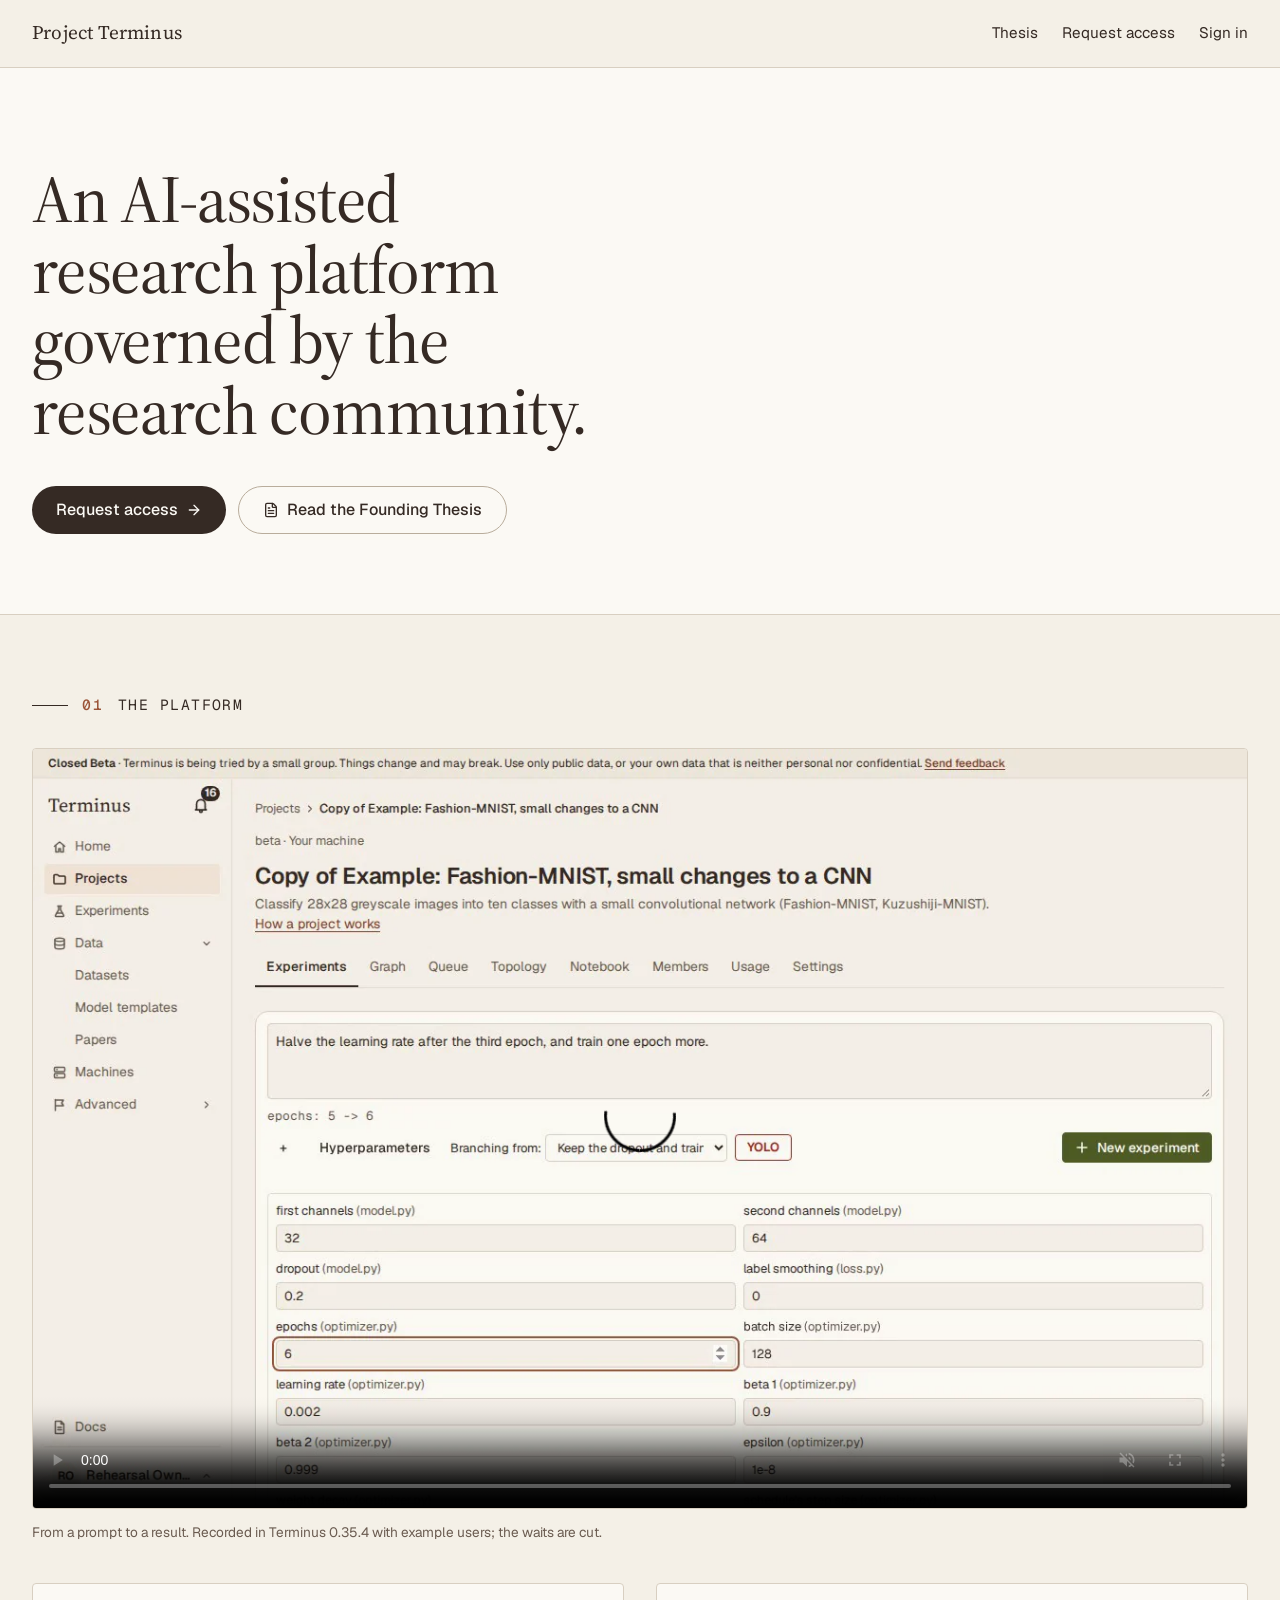
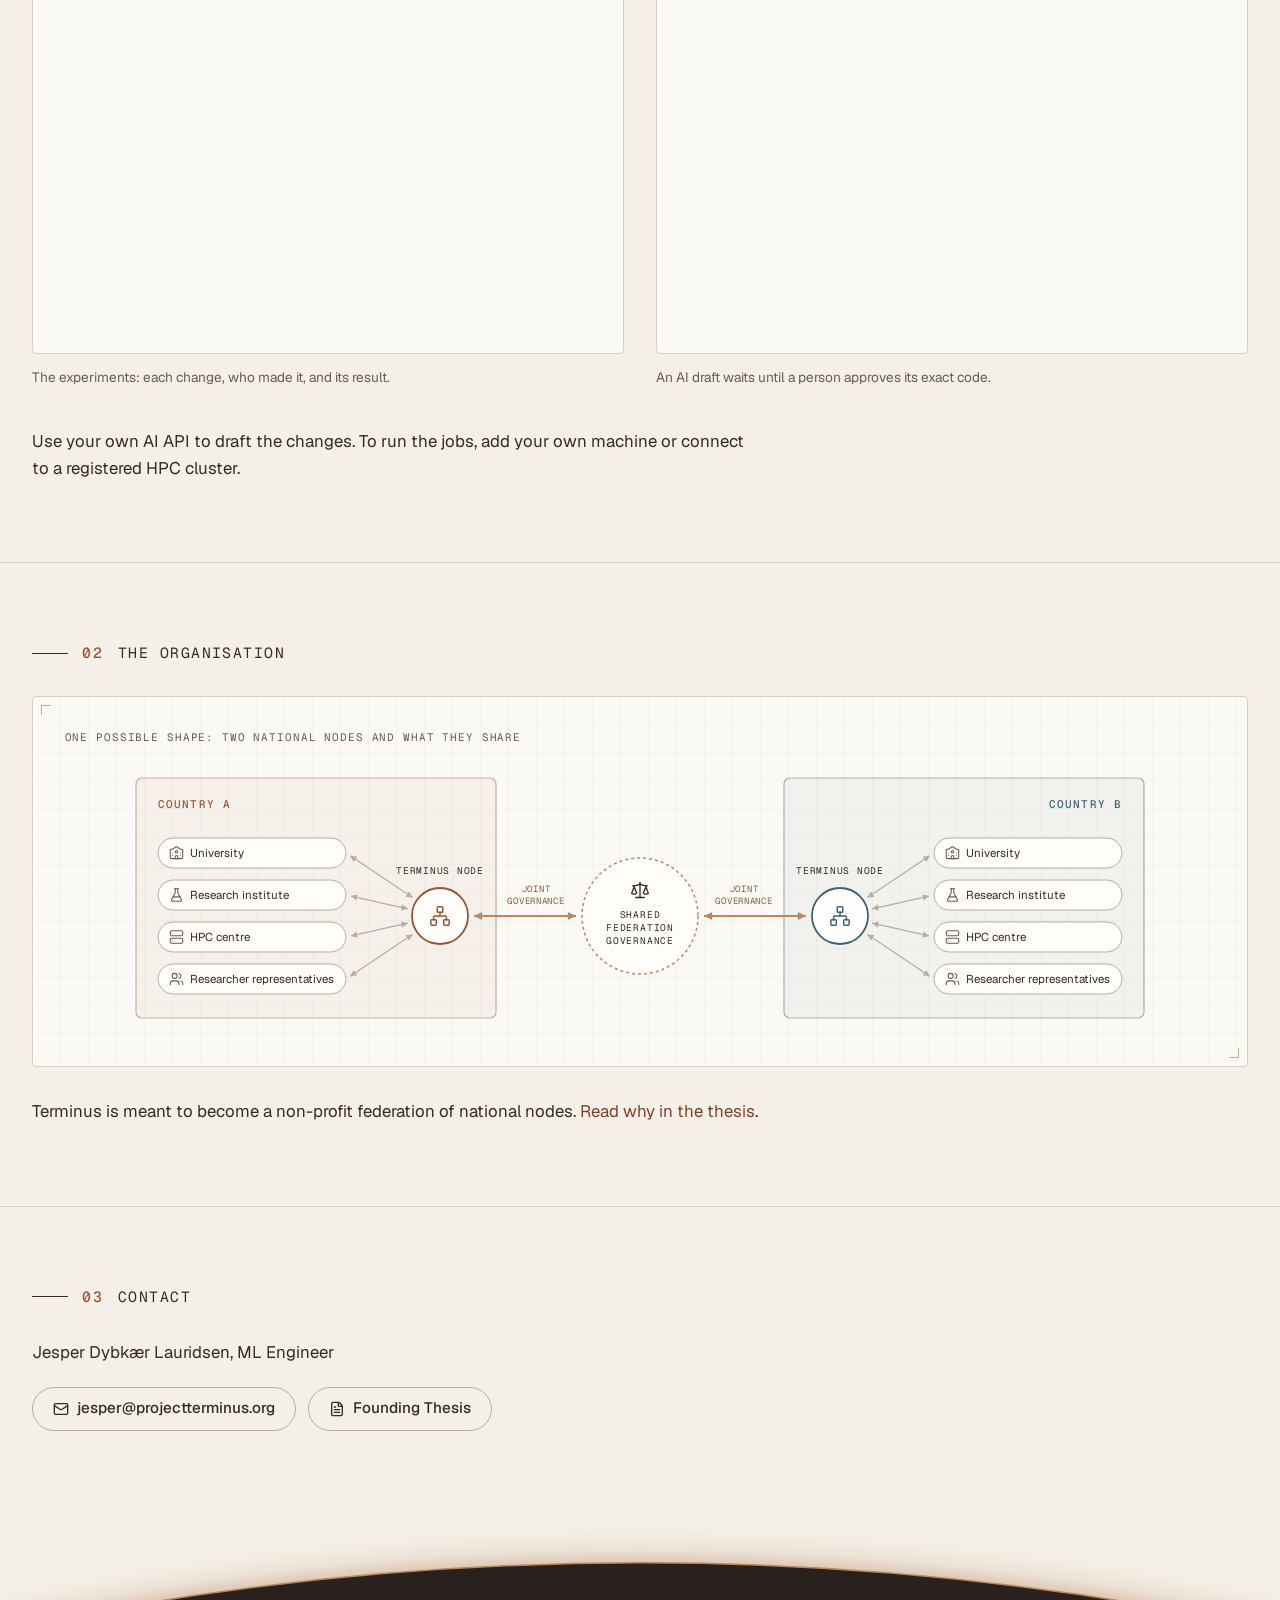
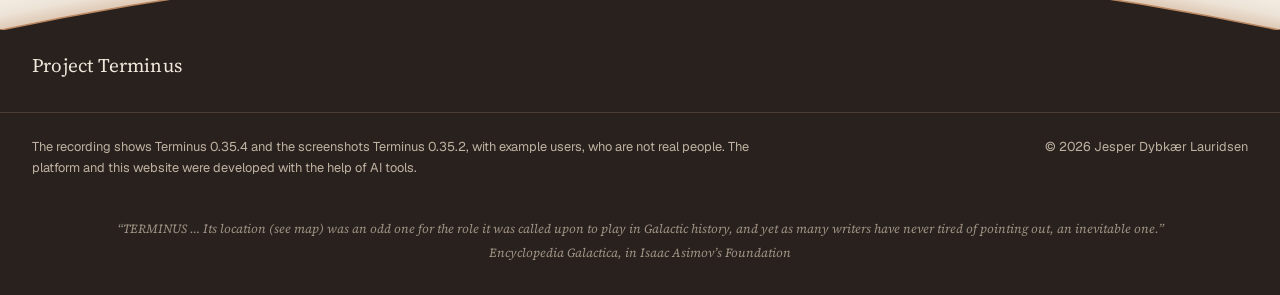
==== commit 83b2f3a2: "Publish 2026-11-25 (source 02ca923)" ====
--- a/index.html
+++ b/index.html
@@ -1,7 +1,7 @@
-<!DOCTYPE html><html lang="en"><head><meta charset="utf-8"><meta http-equiv="Content-Security-Policy" content="default-src 'none'; script-src 'self'; img-src 'self'; style-src 'self'; font-src 'self'; base-uri 'none'; form-action 'none'; require-trusted-types-for 'script'; trusted-types 'none'"><meta name="viewport" content="width=device-width, initial-scale=1"><meta name="description" content="An AI-assisted research platform governed by the research community, in closed beta."><meta name="referrer" content="no-referrer"><meta name="color-scheme" content="light"><meta name="theme-color" content="#f4f0e7"><title>Project Terminus: an AI-assisted research platform governed by the research community</title><link rel="preload" href="/fonts/source-serif-4-opsz.woff2" as="font" type="font/woff2" crossorigin><link rel="preload" href="/fonts/geist-latin-wght-normal.woff2" as="font" type="font/woff2" crossorigin><link rel="stylesheet" href="/_astro/Base.XjhdhnHt.css"><link rel="stylesheet" href="/_astro/index.DD9HbJ_b.css"></head><body class="min-h-dvh bg-ivory text-umber antialiased"><a href="#main" class="sr-only focus:not-sr-only focus:fixed focus:top-3 focus:left-3 focus:z-50 focus:bg-paper focus:px-3 focus:py-2">Skip to the content</a><header class="border-b border-stone"><div class="wrap flex flex-wrap items-center justify-between gap-x-8 gap-y-3 py-4 sm:py-5"><a href="/" class="text-umber no-underline hover:text-umber" aria-label="Project Terminus, home"><span class="font-serif text-[1.2rem] leading-none tracking-[0.01em]">Project Terminus</span></a><nav aria-label="Main"><ul class="flex flex-wrap gap-x-6 gap-y-1 text-[0.95rem]"><li><a href="/thesis/" class="text-umber no-underline hover:text-sienna-deep hover:underline">Thesis</a></li><li><a href="https://app.projectterminus.org/research/sign-up" class="text-umber no-underline hover:text-sienna-deep hover:underline">Request access</a></li><li><a href="https://app.projectterminus.org/" class="text-umber no-underline hover:text-sienna-deep hover:underline">Sign in</a></li></ul></nav></div></header><main id="main"><section aria-labelledby="hero-title" class="border-b border-stone bg-paper pt-16 pb-16 sm:pt-24 sm:pb-20"><div class="wrap"><h1 id="hero-title" class="max-w-[18ch] text-[clamp(2.4rem,5.2vw,4.2rem)] leading-[1.06] tracking-[-0.018em]">An AI-assisted research platform governed by the research community.</h1><div class="mt-10 flex flex-col gap-3 sm:flex-row sm:flex-wrap"><a href="https://app.projectterminus.org/research/sign-up" class="inline-flex items-center justify-center gap-2 whitespace-nowrap rounded-full font-medium no-underline transition-colors focus-visible:outline-2 focus-visible:outline-offset-3 focus-visible:outline-sienna [&amp;_svg]:size-4 [&amp;_svg]:shrink-0 bg-umber text-paper hover:bg-sienna-deep hover:text-paper h-12 px-6 text-base">
+<!DOCTYPE html><html lang="en"><head><meta charset="utf-8"><meta http-equiv="Content-Security-Policy" content="default-src 'none'; script-src 'self'; img-src 'self'; media-src 'self'; style-src 'self'; font-src 'self'; base-uri 'none'; form-action 'none'; require-trusted-types-for 'script'; trusted-types 'none'"><meta name="viewport" content="width=device-width, initial-scale=1"><meta name="description" content="An AI-assisted research platform governed by the research community, in closed beta."><meta name="referrer" content="no-referrer"><meta name="color-scheme" content="light"><meta name="theme-color" content="#f4f0e7"><title>Project Terminus: an AI-assisted research platform governed by the research community</title><link rel="preload" href="/fonts/source-serif-4-opsz.woff2" as="font" type="font/woff2" crossorigin><link rel="preload" href="/fonts/geist-latin-wght-normal.woff2" as="font" type="font/woff2" crossorigin><link rel="stylesheet" href="/_astro/Base.CXzDjbP7.css"><link rel="stylesheet" href="/_astro/index.DD9HbJ_b.css"></head><body class="min-h-dvh bg-ivory text-umber antialiased"><a href="#main" class="sr-only focus:not-sr-only focus:fixed focus:top-3 focus:left-3 focus:z-50 focus:bg-paper focus:px-3 focus:py-2">Skip to the content</a><header class="border-b border-stone"><div class="wrap flex flex-wrap items-center justify-between gap-x-8 gap-y-3 py-4 sm:py-5"><a href="/" class="text-umber no-underline hover:text-umber" aria-label="Project Terminus, home"><span class="font-serif text-[1.2rem] leading-none tracking-[0.01em]">Project Terminus</span></a><nav aria-label="Main"><ul class="flex flex-wrap gap-x-6 gap-y-1 text-[0.95rem]"><li><a href="/thesis/" class="text-umber no-underline hover:text-sienna-deep hover:underline">Thesis</a></li><li><a href="https://app.projectterminus.org/research/sign-up" class="text-umber no-underline hover:text-sienna-deep hover:underline">Request access</a></li><li><a href="https://app.projectterminus.org/" class="text-umber no-underline hover:text-sienna-deep hover:underline">Sign in</a></li></ul></nav></div></header><main id="main"><section aria-labelledby="hero-title" class="border-b border-stone bg-paper pt-16 pb-16 sm:pt-24 sm:pb-20"><div class="wrap"><h1 id="hero-title" class="max-w-[18ch] text-[clamp(2.4rem,5.2vw,4.2rem)] leading-[1.06] tracking-[-0.018em]">An AI-assisted research platform governed by the research community.</h1><div class="mt-10 flex flex-col gap-3 sm:flex-row sm:flex-wrap"><a href="https://app.projectterminus.org/research/sign-up" class="inline-flex items-center justify-center gap-2 whitespace-nowrap rounded-full font-medium no-underline transition-colors focus-visible:outline-2 focus-visible:outline-offset-3 focus-visible:outline-sienna [&amp;_svg]:size-4 [&amp;_svg]:shrink-0 bg-umber text-paper hover:bg-sienna-deep hover:text-paper h-12 px-6 text-base">
             Request access
             <svg xmlns="http://www.w3.org/2000/svg" width="24" height="24" viewBox="0 0 24 24" fill="none" stroke="currentColor" stroke-width="2" stroke-linecap="round" stroke-linejoin="round" class="lucide lucide-arrow-right" aria-hidden="true"><path d="M5 12h14"></path><path d="m12 5 7 7-7 7"></path></svg></a><a href="/thesis/" class="inline-flex items-center justify-center gap-2 whitespace-nowrap rounded-full font-medium no-underline transition-colors focus-visible:outline-2 focus-visible:outline-offset-3 focus-visible:outline-sienna [&amp;_svg]:size-4 [&amp;_svg]:shrink-0 border border-stone-deep text-umber hover:border-umber hover:text-umber h-12 px-6 text-base"><svg xmlns="http://www.w3.org/2000/svg" width="24" height="24" viewBox="0 0 24 24" fill="none" stroke="currentColor" stroke-width="2" stroke-linecap="round" stroke-linejoin="round" class="lucide lucide-file-text" aria-hidden="true"><path d="M6 22a2 2 0 0 1-2-2V4a2 2 0 0 1 2-2h8a2.4 2.4 0 0 1 1.704.706l3.588 3.588A2.4 2.4 0 0 1 20 8v12a2 2 0 0 1-2 2z"></path><path d="M14 2v5a1 1 0 0 0 1 1h5"></path><path d="M10 9H8"></path><path d="M16 13H8"></path><path d="M16 17H8"></path></svg>
             Read the Founding Thesis
-          </a></div></div></section><section id="platform" aria-labelledby="platform-title" class="scroll-mt-4 pt-16 pb-16 sm:pt-20 sm:pb-20"><div class="wrap"><h2 id="platform-title" class="kicker"><b>01</b> The platform</h2><div class="mt-8 grid gap-x-8 gap-y-10 md:grid-cols-2"><figure><a href="/media/experiments-2880.webp" class="block overflow-hidden rounded-[4px] border border-stone bg-paper"><img class="block h-auto w-full" src="/media/experiments-1440.webp" srcset="/media/experiments-1440.webp 1440w, /media/experiments-2880.webp 2880w" sizes="(min-width: 768px) 50vw, 100vw" width="1440" height="900" decoding="async" alt="The example project in Terminus: its question, the best result so far, and a table of experiments with their accuracy and the example users who made them."></a><figcaption class="mt-3 text-[0.85rem] leading-relaxed text-muted">The experiments: each change, who made it, and its result.</figcaption></figure><figure><a href="/media/approval-2880.webp" class="block overflow-hidden rounded-[4px] border border-stone bg-paper"><img class="block h-auto w-full" src="/media/approval-1440.webp" srcset="/media/approval-1440.webp 1440w, /media/approval-2880.webp 2880w" sizes="(min-width: 768px) 50vw, 100vw" width="1440" height="900" decoding="async" alt="An experiment awaiting approval in Terminus: the code change the agent drafted, shown as a diff of model.py, with a Review and approve button."></a><figcaption class="mt-3 text-[0.85rem] leading-relaxed text-muted">An AI draft waits until a person approves its exact code.</figcaption></figure></div><div class="copy mt-10"><p>Use your own AI API to draft the changes. To run the jobs, add your own machine or connect to a registered HPC cluster.</p></div></div></section><section id="organisation" aria-labelledby="organisation-title" class="scroll-mt-4 border-t border-stone pt-16 pb-16 sm:pt-20 sm:pb-20"><div class="wrap"><h2 id="organisation-title" class="kicker"><b>02</b> The organisation</h2><div class="mt-8"><figure class="fed" aria-label="A diagram of one possible shape of the organisation: two national clusters of the same size around a small centre, the governance they share. In each cluster a Terminus node is linked both ways to a university, a research institute, an HPC centre and researcher representatives, and each node is linked both ways to the centre in joint governance."><div class="fed-board plate"><p class="fed-region-label">One possible shape: two national nodes and what they share</p><svg class="fed-svg fed-svg--wide" viewBox="0 0 1040 272" width="1040" height="272" aria-hidden="true" focusable="false"><defs><marker id="fed-w-rep" viewBox="0 0 8 8" refX="7" refY="4" markerWidth="7" markerHeight="7" orient="auto-start-reverse"><path class="fed-head fed-head--rep" d="M1 1 L7 4 L1 7 Z"></path></marker><marker id="fed-w-gov" viewBox="0 0 8 8" refX="7" refY="4" markerWidth="6" markerHeight="6" orient="auto-start-reverse"><path class="fed-head fed-head--gov" d="M1 1 L7 4 L1 7 Z"></path></marker></defs><g class="fed-cluster" data-c="1"><g class="fed-step fed-step--1"><rect class="fed-box" x="16" y="16" width="360" height="240" rx="6"></rect><text class="fed-country" x="38" y="46" text-anchor="start">Country A</text><g><rect class="fed-pill" x="38" y="76" width="188" height="30" rx="15"></rect><svg xmlns="http://www.w3.org/2000/svg" width="15" height="15" viewBox="0 0 24 24" fill="none" stroke="currentColor" stroke-width="1.7" stroke-linecap="round" stroke-linejoin="round" class="lucide lucide-university lucide-school-2 fed-pill-icon" x="49" y="83.5" aria-hidden="true"><path d="M14 21v-3a2 2 0 0 0-4 0v3"></path><path d="M18 12h.01"></path><path d="M18 16h.01"></path><path d="M22 7a1 1 0 0 0-1-1h-2a2 2 0 0 1-1.143-.359L13.143 2.36a2 2 0 0 0-2.286-.001L6.143 5.64A2 2 0 0 1 5 6H3a1 1 0 0 0-1 1v12a2 2 0 0 0 2 2h16a2 2 0 0 0 2-2z"></path><path d="M6 12h.01"></path><path d="M6 16h.01"></path><circle cx="12" cy="10" r="2"></circle></svg><text class="fed-pill-text" x="70" y="95">University</text></g><g><rect class="fed-pill" x="38" y="118" width="188" height="30" rx="15"></rect><svg xmlns="http://www.w3.org/2000/svg" width="15" height="15" viewBox="0 0 24 24" fill="none" stroke="currentColor" stroke-width="1.7" stroke-linecap="round" stroke-linejoin="round" class="lucide lucide-flask-conical fed-pill-icon" x="49" y="125.5" aria-hidden="true"><path d="M14 2v6a2 2 0 0 0 .245.96l5.51 10.08A2 2 0 0 1 18 22H6a2 2 0 0 1-1.755-2.96l5.51-10.08A2 2 0 0 0 10 8V2"></path><path d="M6.453 15h11.094"></path><path d="M8.5 2h7"></path></svg><text class="fed-pill-text" x="70" y="137">Research institute</text></g><g><rect class="fed-pill" x="38" y="160" width="188" height="30" rx="15"></rect><svg xmlns="http://www.w3.org/2000/svg" width="15" height="15" viewBox="0 0 24 24" fill="none" stroke="currentColor" stroke-width="1.7" stroke-linecap="round" stroke-linejoin="round" class="lucide lucide-server fed-pill-icon" x="49" y="167.5" aria-hidden="true"><rect width="20" height="8" x="2" y="2" rx="2" ry="2"></rect><rect width="20" height="8" x="2" y="14" rx="2" ry="2"></rect><line x1="6" x2="6.01" y1="6" y2="6"></line><line x1="6" x2="6.01" y1="18" y2="18"></line></svg><text class="fed-pill-text" x="70" y="179">HPC centre</text></g><g><rect class="fed-pill" x="38" y="202" width="188" height="30" rx="15"></rect><svg xmlns="http://www.w3.org/2000/svg" width="15" height="15" viewBox="0 0 24 24" fill="none" stroke="currentColor" stroke-width="1.7" stroke-linecap="round" stroke-linejoin="round" class="lucide lucide-users fed-pill-icon" x="49" y="209.5" aria-hidden="true"><path d="M16 21v-2a4 4 0 0 0-4-4H6a4 4 0 0 0-4 4v2"></path><path d="M16 3.128a4 4 0 0 1 0 7.744"></path><path d="M22 21v-2a4 4 0 0 0-3-3.87"></path><circle cx="9" cy="7" r="4"></circle></svg><text class="fed-pill-text" x="70" y="221">Researcher representatives</text></g></g><g class="fed-step fed-step--2"><line class="fed-rep" x1="230.2" y1="93.8" x2="292.6" y2="135.6" marker-start="url(#fed-w-rep)" marker-end="url(#fed-w-rep)"></line><line class="fed-rep" x1="230.9" y1="134.1" x2="287.8" y2="146.8" marker-start="url(#fed-w-rep)" marker-end="url(#fed-w-rep)"></line><line class="fed-rep" x1="230.9" y1="173.9" x2="287.8" y2="161.2" marker-start="url(#fed-w-rep)" marker-end="url(#fed-w-rep)"></line><line class="fed-rep" x1="230.2" y1="214.2" x2="292.6" y2="172.4" marker-start="url(#fed-w-rep)" marker-end="url(#fed-w-rep)"></line><circle class="fed-node" cx="320" cy="154" r="28"></circle><svg xmlns="http://www.w3.org/2000/svg" width="22" height="22" viewBox="0 0 24 24" fill="none" stroke="currentColor" stroke-width="1.6" stroke-linecap="round" stroke-linejoin="round" class="lucide lucide-network fed-node-icon" x="309" y="143" aria-hidden="true"><rect x="16" y="16" width="6" height="6" rx="1"></rect><rect x="2" y="16" width="6" height="6" rx="1"></rect><rect x="9" y="2" width="6" height="6" rx="1"></rect><path d="M5 16v-3a1 1 0 0 1 1-1h12a1 1 0 0 1 1 1v3"></path><path d="M12 12V8"></path></svg><text class="fed-node-label" x="320" y="112" text-anchor="middle">Terminus node</text></g></g><g class="fed-cluster" data-c="2"><g class="fed-step fed-step--1"><rect class="fed-box" x="664" y="16" width="360" height="240" rx="6"></rect><text class="fed-country" x="1002" y="46" text-anchor="end">Country B</text><g><rect class="fed-pill" x="814" y="76" width="188" height="30" rx="15"></rect><svg xmlns="http://www.w3.org/2000/svg" width="15" height="15" viewBox="0 0 24 24" fill="none" stroke="currentColor" stroke-width="1.7" stroke-linecap="round" stroke-linejoin="round" class="lucide lucide-university lucide-school-2 fed-pill-icon" x="825" y="83.5" aria-hidden="true"><path d="M14 21v-3a2 2 0 0 0-4 0v3"></path><path d="M18 12h.01"></path><path d="M18 16h.01"></path><path d="M22 7a1 1 0 0 0-1-1h-2a2 2 0 0 1-1.143-.359L13.143 2.36a2 2 0 0 0-2.286-.001L6.143 5.64A2 2 0 0 1 5 6H3a1 1 0 0 0-1 1v12a2 2 0 0 0 2 2h16a2 2 0 0 0 2-2z"></path><path d="M6 12h.01"></path><path d="M6 16h.01"></path><circle cx="12" cy="10" r="2"></circle></svg><text class="fed-pill-text" x="846" y="95">University</text></g><g><rect class="fed-pill" x="814" y="118" width="188" height="30" rx="15"></rect><svg xmlns="http://www.w3.org/2000/svg" width="15" height="15" viewBox="0 0 24 24" fill="none" stroke="currentColor" stroke-width="1.7" stroke-linecap="round" stroke-linejoin="round" class="lucide lucide-flask-conical fed-pill-icon" x="825" y="125.5" aria-hidden="true"><path d="M14 2v6a2 2 0 0 0 .245.96l5.51 10.08A2 2 0 0 1 18 22H6a2 2 0 0 1-1.755-2.96l5.51-10.08A2 2 0 0 0 10 8V2"></path><path d="M6.453 15h11.094"></path><path d="M8.5 2h7"></path></svg><text class="fed-pill-text" x="846" y="137">Research institute</text></g><g><rect class="fed-pill" x="814" y="160" width="188" height="30" rx="15"></rect><svg xmlns="http://www.w3.org/2000/svg" width="15" height="15" viewBox="0 0 24 24" fill="none" stroke="currentColor" stroke-width="1.7" stroke-linecap="round" stroke-linejoin="round" class="lucide lucide-server fed-pill-icon" x="825" y="167.5" aria-hidden="true"><rect width="20" height="8" x="2" y="2" rx="2" ry="2"></rect><rect width="20" height="8" x="2" y="14" rx="2" ry="2"></rect><line x1="6" x2="6.01" y1="6" y2="6"></line><line x1="6" x2="6.01" y1="18" y2="18"></line></svg><text class="fed-pill-text" x="846" y="179">HPC centre</text></g><g><rect class="fed-pill" x="814" y="202" width="188" height="30" rx="15"></rect><svg xmlns="http://www.w3.org/2000/svg" width="15" height="15" viewBox="0 0 24 24" fill="none" stroke="currentColor" stroke-width="1.7" stroke-linecap="round" stroke-linejoin="round" class="lucide lucide-users fed-pill-icon" x="825" y="209.5" aria-hidden="true"><path d="M16 21v-2a4 4 0 0 0-4-4H6a4 4 0 0 0-4 4v2"></path><path d="M16 3.128a4 4 0 0 1 0 7.744"></path><path d="M22 21v-2a4 4 0 0 0-3-3.87"></path><circle cx="9" cy="7" r="4"></circle></svg><text class="fed-pill-text" x="846" y="221">Researcher representatives</text></g></g><g class="fed-step fed-step--2"><line class="fed-rep" x1="809.8" y1="93.8" x2="747.4" y2="135.6" marker-start="url(#fed-w-rep)" marker-end="url(#fed-w-rep)"></line><line class="fed-rep" x1="809.1" y1="134.1" x2="752.2" y2="146.8" marker-start="url(#fed-w-rep)" marker-end="url(#fed-w-rep)"></line><line class="fed-rep" x1="809.1" y1="173.9" x2="752.2" y2="161.2" marker-start="url(#fed-w-rep)" marker-end="url(#fed-w-rep)"></line><line class="fed-rep" x1="809.8" y1="214.2" x2="747.4" y2="172.4" marker-start="url(#fed-w-rep)" marker-end="url(#fed-w-rep)"></line><circle class="fed-node" cx="720" cy="154" r="28"></circle><svg xmlns="http://www.w3.org/2000/svg" width="22" height="22" viewBox="0 0 24 24" fill="none" stroke="currentColor" stroke-width="1.6" stroke-linecap="round" stroke-linejoin="round" class="lucide lucide-network fed-node-icon" x="709" y="143" aria-hidden="true"><rect x="16" y="16" width="6" height="6" rx="1"></rect><rect x="2" y="16" width="6" height="6" rx="1"></rect><rect x="9" y="2" width="6" height="6" rx="1"></rect><path d="M5 16v-3a1 1 0 0 1 1-1h12a1 1 0 0 1 1 1v3"></path><path d="M12 12V8"></path></svg><text class="fed-node-label" x="720" y="112" text-anchor="middle">Terminus node</text></g></g><g class="fed-step fed-step--3"><g><line class="fed-gov" x1="354" y1="154" x2="456" y2="154" marker-start="url(#fed-w-gov)" marker-end="url(#fed-w-gov)"></line><text class="fed-edge-label fed-edge-label--gov" x="416" y="130" text-anchor="middle"><tspan x="416" dy="0">Joint</tspan><tspan x="416" dy="12">governance</tspan></text></g><g><line class="fed-gov" x1="686" y1="154" x2="584" y2="154" marker-start="url(#fed-w-gov)" marker-end="url(#fed-w-gov)"></line><text class="fed-edge-label fed-edge-label--gov" x="624" y="130" text-anchor="middle"><tspan x="624" dy="0">Joint</tspan><tspan x="624" dy="12">governance</tspan></text></g><circle class="fed-centre" cx="520" cy="154" r="58"></circle><svg xmlns="http://www.w3.org/2000/svg" width="20" height="20" viewBox="0 0 24 24" fill="none" stroke="currentColor" stroke-width="1.6" stroke-linecap="round" stroke-linejoin="round" class="lucide lucide-scale fed-centre-icon" x="510" y="118" aria-hidden="true"><path d="M12 3v18"></path><path d="m19 8 3 8a5 5 0 0 1-6 0zV7"></path><path d="M3 7h1a17 17 0 0 0 8-2 17 17 0 0 0 8 2h1"></path><path d="m5 8 3 8a5 5 0 0 1-6 0zV7"></path><path d="M7 21h10"></path></svg><text class="fed-centre-label" x="520" y="156" text-anchor="middle"><tspan x="520" dy="0">Shared</tspan><tspan x="520" dy="13">federation</tspan><tspan x="520" dy="13">governance</tspan></text></g></svg><svg class="fed-svg fed-svg--narrow" viewBox="0 0 360 536" width="360" height="536" aria-hidden="true" focusable="false"><defs><marker id="fed-n-rep" viewBox="0 0 8 8" refX="7" refY="4" markerWidth="6" markerHeight="6" orient="auto-start-reverse"><path class="fed-head fed-head--rep" d="M1 1 L7 4 L1 7 Z"></path></marker><marker id="fed-n-gov" viewBox="0 0 8 8" refX="7" refY="4" markerWidth="5" markerHeight="5" orient="auto-start-reverse"><path class="fed-head fed-head--gov" d="M1 1 L7 4 L1 7 Z"></path></marker></defs><g class="fed-cluster" data-c="1"><g class="fed-step fed-step--1"><rect class="fed-box" x="6" y="6" width="348" height="196" rx="5"></rect><text class="fed-country" x="22" y="30">Country A</text><g><circle class="fed-dot" cx="22" cy="54" r="3"></circle><text class="fed-list-text" x="32" y="58"><tspan x="32" dy="0">University</tspan></text></g><g><circle class="fed-dot" cx="22" cy="80" r="3"></circle><text class="fed-list-text" x="32" y="84"><tspan x="32" dy="0">Research institute</tspan></text></g><g><circle class="fed-dot" cx="22" cy="106" r="3"></circle><text class="fed-list-text" x="32" y="110"><tspan x="32" dy="0">HPC centre</tspan></text></g><g><circle class="fed-dot" cx="22" cy="132" r="3"></circle><text class="fed-list-text" x="32" y="136"><tspan x="32" dy="0">Researcher</tspan><tspan x="32" dy="12">representatives</tspan></text></g></g><g class="fed-step fed-step--2"><line class="fed-rep" x1="22" y1="54" x2="22" y2="172"></line><line class="fed-rep" x1="22" y1="172" x2="225" y2="172" marker-start="url(#fed-n-rep)" marker-end="url(#fed-n-rep)"></line><circle class="fed-node" cx="250" cy="172" r="20"></circle><svg xmlns="http://www.w3.org/2000/svg" width="16" height="16" viewBox="0 0 24 24" fill="none" stroke="currentColor" stroke-width="1.7" stroke-linecap="round" stroke-linejoin="round" class="lucide lucide-network fed-node-icon" x="242" y="164" aria-hidden="true"><rect x="16" y="16" width="6" height="6" rx="1"></rect><rect x="2" y="16" width="6" height="6" rx="1"></rect><rect x="9" y="2" width="6" height="6" rx="1"></rect><path d="M5 16v-3a1 1 0 0 1 1-1h12a1 1 0 0 1 1 1v3"></path><path d="M12 12V8"></path></svg><text class="fed-node-label" x="222" y="165" text-anchor="end">Terminus node</text></g></g><g class="fed-cluster" data-c="2"><g class="fed-step fed-step--1"><rect class="fed-box" x="6" y="334" width="348" height="196" rx="5"></rect><text class="fed-country" x="22" y="358">Country B</text><g><circle class="fed-dot" cx="22" cy="414" r="3"></circle><text class="fed-list-text" x="32" y="418"><tspan x="32" dy="0">University</tspan></text></g><g><circle class="fed-dot" cx="22" cy="440" r="3"></circle><text class="fed-list-text" x="32" y="444"><tspan x="32" dy="0">Research institute</tspan></text></g><g><circle class="fed-dot" cx="22" cy="466" r="3"></circle><text class="fed-list-text" x="32" y="470"><tspan x="32" dy="0">HPC centre</tspan></text></g><g><circle class="fed-dot" cx="22" cy="492" r="3"></circle><text class="fed-list-text" x="32" y="496"><tspan x="32" dy="0">Researcher</tspan><tspan x="32" dy="12">representatives</tspan></text></g></g><g class="fed-step fed-step--2"><line class="fed-rep" x1="22" y1="384" x2="22" y2="492"></line><line class="fed-rep" x1="22" y1="384" x2="225" y2="384" marker-start="url(#fed-n-rep)" marker-end="url(#fed-n-rep)"></line><circle class="fed-node" cx="250" cy="384" r="20"></circle><svg xmlns="http://www.w3.org/2000/svg" width="16" height="16" viewBox="0 0 24 24" fill="none" stroke="currentColor" stroke-width="1.7" stroke-linecap="round" stroke-linejoin="round" class="lucide lucide-network fed-node-icon" x="242" y="376" aria-hidden="true"><rect x="16" y="16" width="6" height="6" rx="1"></rect><rect x="2" y="16" width="6" height="6" rx="1"></rect><rect x="9" y="2" width="6" height="6" rx="1"></rect><path d="M5 16v-3a1 1 0 0 1 1-1h12a1 1 0 0 1 1 1v3"></path><path d="M12 12V8"></path></svg><text class="fed-node-label" x="222" y="377" text-anchor="end">Terminus node</text></g></g><g class="fed-step fed-step--3"><line class="fed-gov" x1="235.3" y1="192.2" x2="211.2" y2="225.2" marker-start="url(#fed-n-gov)" marker-end="url(#fed-n-gov)"></line><line class="fed-gov" x1="237.1" y1="362.6" x2="207.4" y2="313.4" marker-start="url(#fed-n-gov)" marker-end="url(#fed-n-gov)"></line><text class="fed-edge-label fed-edge-label--gov" x="120" y="266" text-anchor="end"><tspan x="120" dy="0">Joint</tspan><tspan x="120" dy="12">governance</tspan></text><circle class="fed-centre" cx="180" cy="268" r="48"></circle><svg xmlns="http://www.w3.org/2000/svg" width="16" height="16" viewBox="0 0 24 24" fill="none" stroke="currentColor" stroke-width="1.7" stroke-linecap="round" stroke-linejoin="round" class="lucide lucide-scale fed-centre-icon" x="172" y="237" aria-hidden="true"><path d="M12 3v18"></path><path d="m19 8 3 8a5 5 0 0 1-6 0zV7"></path><path d="M3 7h1a17 17 0 0 0 8-2 17 17 0 0 0 8 2h1"></path><path d="m5 8 3 8a5 5 0 0 1-6 0zV7"></path><path d="M7 21h10"></path></svg><text class="fed-centre-label" x="180" y="269" text-anchor="middle"><tspan x="180" dy="0">Shared</tspan><tspan x="180" dy="11">federation</tspan><tspan x="180" dy="11">governance</tspan></text></g></svg></div></figure></div><div class="copy mt-8"><p>Terminus is meant to become a non-profit federation of national nodes. <a href="/thesis/">Read why in the thesis</a>.</p></div></div></section><section id="contact" aria-labelledby="contact-title" class="scroll-mt-4 border-t border-stone pt-16 pb-16 sm:pt-20 sm:pb-20"><div class="wrap"><h2 id="contact-title" class="kicker"><b>03</b> Contact</h2><div class="mt-8"><p class="text-[1.05rem] leading-relaxed">Jesper Dybkær Lauridsen, ML Engineer</p><div class="mt-5 flex flex-wrap gap-3"><a href="mailto:jesper@projectterminus.org" class="inline-flex items-center justify-center gap-2 whitespace-nowrap rounded-full font-medium no-underline transition-colors focus-visible:outline-2 focus-visible:outline-offset-3 focus-visible:outline-sienna [&amp;_svg]:size-4 [&amp;_svg]:shrink-0 border border-stone-deep text-umber hover:border-umber hover:text-umber h-11 px-5 text-[0.95rem]"><svg xmlns="http://www.w3.org/2000/svg" width="24" height="24" viewBox="0 0 24 24" fill="none" stroke="currentColor" stroke-width="2" stroke-linecap="round" stroke-linejoin="round" class="lucide lucide-mail" aria-hidden="true"><path d="m22 7-8.991 5.727a2 2 0 0 1-2.009 0L2 7"></path><rect x="2" y="4" width="20" height="16" rx="2"></rect></svg>jesper@projectterminus.org</a><a href="/thesis/" class="inline-flex items-center justify-center gap-2 whitespace-nowrap rounded-full font-medium no-underline transition-colors focus-visible:outline-2 focus-visible:outline-offset-3 focus-visible:outline-sienna [&amp;_svg]:size-4 [&amp;_svg]:shrink-0 border border-stone-deep text-umber hover:border-umber hover:text-umber h-11 px-5 text-[0.95rem]"><svg xmlns="http://www.w3.org/2000/svg" width="24" height="24" viewBox="0 0 24 24" fill="none" stroke="currentColor" stroke-width="2" stroke-linecap="round" stroke-linejoin="round" class="lucide lucide-file-text" aria-hidden="true"><path d="M6 22a2 2 0 0 1-2-2V4a2 2 0 0 1 2-2h8a2.4 2.4 0 0 1 1.704.706l3.588 3.588A2.4 2.4 0 0 1 20 8v12a2 2 0 0 1-2 2z"></path><path d="M14 2v5a1 1 0 0 0 1 1h5"></path><path d="M10 9H8"></path><path d="M16 13H8"></path><path d="M16 17H8"></path></svg>
+          </a></div></div></section><section id="platform" aria-labelledby="platform-title" class="scroll-mt-4 pt-16 pb-16 sm:pt-20 sm:pb-20"><div class="wrap"><h2 id="platform-title" class="kicker"><b>01</b> The platform</h2><figure class="mt-8"><div class="overflow-hidden rounded-[4px] border border-stone bg-paper"><video class="block h-auto w-full motion-reduce:hidden" src="/media/prompt.mp4" poster="/media/prompt-poster.webp" width="1280" height="800" autoplay muted loop playsinline controls disablepictureinpicture preload="auto" aria-label="A recording of Terminus with example users: a member branches from the best experiment and types a change into the prompt, the agent drafts the code, the member reviews the exact change and approves it, the accuracy curve grows epoch by epoch, and the new experiment comes out as the best so far."></video><video class="hidden h-auto w-full motion-reduce:block" src="/media/prompt.mp4" poster="/media/prompt-poster.webp" width="1280" height="800" muted playsinline controls disablepictureinpicture preload="none" aria-label="A recording of Terminus with example users: a member branches from the best experiment and types a change into the prompt, the agent drafts the code, the member reviews the exact change and approves it, the accuracy curve grows epoch by epoch, and the new experiment comes out as the best so far."></video></div><figcaption class="mt-3 text-[0.85rem] leading-relaxed text-muted">From a prompt to a result. Recorded in Terminus 0.35.4 with example users; the waits are cut.</figcaption></figure><div class="mt-10 grid gap-x-8 gap-y-10 md:grid-cols-2"><figure><a href="/media/experiments-2880.webp" class="block overflow-hidden rounded-[4px] border border-stone bg-paper"><img class="block h-auto w-full" src="/media/experiments-1440.webp" srcset="/media/experiments-1440.webp 1440w, /media/experiments-2880.webp 2880w" sizes="(min-width: 768px) 50vw, 100vw" width="1440" height="900" decoding="async" alt="The example project in Terminus: its question, the best result so far, and a table of experiments with their accuracy and the example users who made them."></a><figcaption class="mt-3 text-[0.85rem] leading-relaxed text-muted">The experiments: each change, who made it, and its result.</figcaption></figure><figure><a href="/media/approval-2880.webp" class="block overflow-hidden rounded-[4px] border border-stone bg-paper"><img class="block h-auto w-full" src="/media/approval-1440.webp" srcset="/media/approval-1440.webp 1440w, /media/approval-2880.webp 2880w" sizes="(min-width: 768px) 50vw, 100vw" width="1440" height="900" decoding="async" alt="An experiment awaiting approval in Terminus: the code change the agent drafted, shown as a diff of model.py, with a Review and approve button."></a><figcaption class="mt-3 text-[0.85rem] leading-relaxed text-muted">An AI draft waits until a person approves its exact code.</figcaption></figure></div><div class="copy mt-10"><p>Use your own AI API to draft the changes. To run the jobs, add your own machine or connect to a registered HPC cluster.</p></div></div></section><section id="organisation" aria-labelledby="organisation-title" class="scroll-mt-4 border-t border-stone pt-16 pb-16 sm:pt-20 sm:pb-20"><div class="wrap"><h2 id="organisation-title" class="kicker"><b>02</b> The organisation</h2><div class="mt-8"><figure class="fed" aria-label="A diagram of one possible shape of the organisation: two national clusters of the same size around a small centre, the governance they share. In each cluster a Terminus node is linked both ways to a university, a research institute, an HPC centre and researcher representatives, and each node is linked both ways to the centre in joint governance."><div class="fed-board plate"><p class="fed-region-label">One possible shape: two national nodes and what they share</p><svg class="fed-svg fed-svg--wide" viewBox="0 0 1040 272" width="1040" height="272" aria-hidden="true" focusable="false"><defs><marker id="fed-w-rep" viewBox="0 0 8 8" refX="7" refY="4" markerWidth="7" markerHeight="7" orient="auto-start-reverse"><path class="fed-head fed-head--rep" d="M1 1 L7 4 L1 7 Z"></path></marker><marker id="fed-w-gov" viewBox="0 0 8 8" refX="7" refY="4" markerWidth="6" markerHeight="6" orient="auto-start-reverse"><path class="fed-head fed-head--gov" d="M1 1 L7 4 L1 7 Z"></path></marker></defs><g class="fed-cluster" data-c="1"><g class="fed-step fed-step--1"><rect class="fed-box" x="16" y="16" width="360" height="240" rx="6"></rect><text class="fed-country" x="38" y="46" text-anchor="start">Country A</text><g><rect class="fed-pill" x="38" y="76" width="188" height="30" rx="15"></rect><svg xmlns="http://www.w3.org/2000/svg" width="15" height="15" viewBox="0 0 24 24" fill="none" stroke="currentColor" stroke-width="1.7" stroke-linecap="round" stroke-linejoin="round" class="lucide lucide-university lucide-school-2 fed-pill-icon" x="49" y="83.5" aria-hidden="true"><path d="M14 21v-3a2 2 0 0 0-4 0v3"></path><path d="M18 12h.01"></path><path d="M18 16h.01"></path><path d="M22 7a1 1 0 0 0-1-1h-2a2 2 0 0 1-1.143-.359L13.143 2.36a2 2 0 0 0-2.286-.001L6.143 5.64A2 2 0 0 1 5 6H3a1 1 0 0 0-1 1v12a2 2 0 0 0 2 2h16a2 2 0 0 0 2-2z"></path><path d="M6 12h.01"></path><path d="M6 16h.01"></path><circle cx="12" cy="10" r="2"></circle></svg><text class="fed-pill-text" x="70" y="95">University</text></g><g><rect class="fed-pill" x="38" y="118" width="188" height="30" rx="15"></rect><svg xmlns="http://www.w3.org/2000/svg" width="15" height="15" viewBox="0 0 24 24" fill="none" stroke="currentColor" stroke-width="1.7" stroke-linecap="round" stroke-linejoin="round" class="lucide lucide-flask-conical fed-pill-icon" x="49" y="125.5" aria-hidden="true"><path d="M14 2v6a2 2 0 0 0 .245.96l5.51 10.08A2 2 0 0 1 18 22H6a2 2 0 0 1-1.755-2.96l5.51-10.08A2 2 0 0 0 10 8V2"></path><path d="M6.453 15h11.094"></path><path d="M8.5 2h7"></path></svg><text class="fed-pill-text" x="70" y="137">Research institute</text></g><g><rect class="fed-pill" x="38" y="160" width="188" height="30" rx="15"></rect><svg xmlns="http://www.w3.org/2000/svg" width="15" height="15" viewBox="0 0 24 24" fill="none" stroke="currentColor" stroke-width="1.7" stroke-linecap="round" stroke-linejoin="round" class="lucide lucide-server fed-pill-icon" x="49" y="167.5" aria-hidden="true"><rect width="20" height="8" x="2" y="2" rx="2" ry="2"></rect><rect width="20" height="8" x="2" y="14" rx="2" ry="2"></rect><line x1="6" x2="6.01" y1="6" y2="6"></line><line x1="6" x2="6.01" y1="18" y2="18"></line></svg><text class="fed-pill-text" x="70" y="179">HPC centre</text></g><g><rect class="fed-pill" x="38" y="202" width="188" height="30" rx="15"></rect><svg xmlns="http://www.w3.org/2000/svg" width="15" height="15" viewBox="0 0 24 24" fill="none" stroke="currentColor" stroke-width="1.7" stroke-linecap="round" stroke-linejoin="round" class="lucide lucide-users fed-pill-icon" x="49" y="209.5" aria-hidden="true"><path d="M16 21v-2a4 4 0 0 0-4-4H6a4 4 0 0 0-4 4v2"></path><path d="M16 3.128a4 4 0 0 1 0 7.744"></path><path d="M22 21v-2a4 4 0 0 0-3-3.87"></path><circle cx="9" cy="7" r="4"></circle></svg><text class="fed-pill-text" x="70" y="221">Researcher representatives</text></g></g><g class="fed-step fed-step--2"><line class="fed-rep" x1="230.2" y1="93.8" x2="292.6" y2="135.6" marker-start="url(#fed-w-rep)" marker-end="url(#fed-w-rep)"></line><line class="fed-rep" x1="230.9" y1="134.1" x2="287.8" y2="146.8" marker-start="url(#fed-w-rep)" marker-end="url(#fed-w-rep)"></line><line class="fed-rep" x1="230.9" y1="173.9" x2="287.8" y2="161.2" marker-start="url(#fed-w-rep)" marker-end="url(#fed-w-rep)"></line><line class="fed-rep" x1="230.2" y1="214.2" x2="292.6" y2="172.4" marker-start="url(#fed-w-rep)" marker-end="url(#fed-w-rep)"></line><circle class="fed-node" cx="320" cy="154" r="28"></circle><svg xmlns="http://www.w3.org/2000/svg" width="22" height="22" viewBox="0 0 24 24" fill="none" stroke="currentColor" stroke-width="1.6" stroke-linecap="round" stroke-linejoin="round" class="lucide lucide-network fed-node-icon" x="309" y="143" aria-hidden="true"><rect x="16" y="16" width="6" height="6" rx="1"></rect><rect x="2" y="16" width="6" height="6" rx="1"></rect><rect x="9" y="2" width="6" height="6" rx="1"></rect><path d="M5 16v-3a1 1 0 0 1 1-1h12a1 1 0 0 1 1 1v3"></path><path d="M12 12V8"></path></svg><text class="fed-node-label" x="320" y="112" text-anchor="middle">Terminus node</text></g></g><g class="fed-cluster" data-c="2"><g class="fed-step fed-step--1"><rect class="fed-box" x="664" y="16" width="360" height="240" rx="6"></rect><text class="fed-country" x="1002" y="46" text-anchor="end">Country B</text><g><rect class="fed-pill" x="814" y="76" width="188" height="30" rx="15"></rect><svg xmlns="http://www.w3.org/2000/svg" width="15" height="15" viewBox="0 0 24 24" fill="none" stroke="currentColor" stroke-width="1.7" stroke-linecap="round" stroke-linejoin="round" class="lucide lucide-university lucide-school-2 fed-pill-icon" x="825" y="83.5" aria-hidden="true"><path d="M14 21v-3a2 2 0 0 0-4 0v3"></path><path d="M18 12h.01"></path><path d="M18 16h.01"></path><path d="M22 7a1 1 0 0 0-1-1h-2a2 2 0 0 1-1.143-.359L13.143 2.36a2 2 0 0 0-2.286-.001L6.143 5.64A2 2 0 0 1 5 6H3a1 1 0 0 0-1 1v12a2 2 0 0 0 2 2h16a2 2 0 0 0 2-2z"></path><path d="M6 12h.01"></path><path d="M6 16h.01"></path><circle cx="12" cy="10" r="2"></circle></svg><text class="fed-pill-text" x="846" y="95">University</text></g><g><rect class="fed-pill" x="814" y="118" width="188" height="30" rx="15"></rect><svg xmlns="http://www.w3.org/2000/svg" width="15" height="15" viewBox="0 0 24 24" fill="none" stroke="currentColor" stroke-width="1.7" stroke-linecap="round" stroke-linejoin="round" class="lucide lucide-flask-conical fed-pill-icon" x="825" y="125.5" aria-hidden="true"><path d="M14 2v6a2 2 0 0 0 .245.96l5.51 10.08A2 2 0 0 1 18 22H6a2 2 0 0 1-1.755-2.96l5.51-10.08A2 2 0 0 0 10 8V2"></path><path d="M6.453 15h11.094"></path><path d="M8.5 2h7"></path></svg><text class="fed-pill-text" x="846" y="137">Research institute</text></g><g><rect class="fed-pill" x="814" y="160" width="188" height="30" rx="15"></rect><svg xmlns="http://www.w3.org/2000/svg" width="15" height="15" viewBox="0 0 24 24" fill="none" stroke="currentColor" stroke-width="1.7" stroke-linecap="round" stroke-linejoin="round" class="lucide lucide-server fed-pill-icon" x="825" y="167.5" aria-hidden="true"><rect width="20" height="8" x="2" y="2" rx="2" ry="2"></rect><rect width="20" height="8" x="2" y="14" rx="2" ry="2"></rect><line x1="6" x2="6.01" y1="6" y2="6"></line><line x1="6" x2="6.01" y1="18" y2="18"></line></svg><text class="fed-pill-text" x="846" y="179">HPC centre</text></g><g><rect class="fed-pill" x="814" y="202" width="188" height="30" rx="15"></rect><svg xmlns="http://www.w3.org/2000/svg" width="15" height="15" viewBox="0 0 24 24" fill="none" stroke="currentColor" stroke-width="1.7" stroke-linecap="round" stroke-linejoin="round" class="lucide lucide-users fed-pill-icon" x="825" y="209.5" aria-hidden="true"><path d="M16 21v-2a4 4 0 0 0-4-4H6a4 4 0 0 0-4 4v2"></path><path d="M16 3.128a4 4 0 0 1 0 7.744"></path><path d="M22 21v-2a4 4 0 0 0-3-3.87"></path><circle cx="9" cy="7" r="4"></circle></svg><text class="fed-pill-text" x="846" y="221">Researcher representatives</text></g></g><g class="fed-step fed-step--2"><line class="fed-rep" x1="809.8" y1="93.8" x2="747.4" y2="135.6" marker-start="url(#fed-w-rep)" marker-end="url(#fed-w-rep)"></line><line class="fed-rep" x1="809.1" y1="134.1" x2="752.2" y2="146.8" marker-start="url(#fed-w-rep)" marker-end="url(#fed-w-rep)"></line><line class="fed-rep" x1="809.1" y1="173.9" x2="752.2" y2="161.2" marker-start="url(#fed-w-rep)" marker-end="url(#fed-w-rep)"></line><line class="fed-rep" x1="809.8" y1="214.2" x2="747.4" y2="172.4" marker-start="url(#fed-w-rep)" marker-end="url(#fed-w-rep)"></line><circle class="fed-node" cx="720" cy="154" r="28"></circle><svg xmlns="http://www.w3.org/2000/svg" width="22" height="22" viewBox="0 0 24 24" fill="none" stroke="currentColor" stroke-width="1.6" stroke-linecap="round" stroke-linejoin="round" class="lucide lucide-network fed-node-icon" x="709" y="143" aria-hidden="true"><rect x="16" y="16" width="6" height="6" rx="1"></rect><rect x="2" y="16" width="6" height="6" rx="1"></rect><rect x="9" y="2" width="6" height="6" rx="1"></rect><path d="M5 16v-3a1 1 0 0 1 1-1h12a1 1 0 0 1 1 1v3"></path><path d="M12 12V8"></path></svg><text class="fed-node-label" x="720" y="112" text-anchor="middle">Terminus node</text></g></g><g class="fed-step fed-step--3"><g><line class="fed-gov" x1="354" y1="154" x2="456" y2="154" marker-start="url(#fed-w-gov)" marker-end="url(#fed-w-gov)"></line><text class="fed-edge-label fed-edge-label--gov" x="416" y="130" text-anchor="middle"><tspan x="416" dy="0">Joint</tspan><tspan x="416" dy="12">governance</tspan></text></g><g><line class="fed-gov" x1="686" y1="154" x2="584" y2="154" marker-start="url(#fed-w-gov)" marker-end="url(#fed-w-gov)"></line><text class="fed-edge-label fed-edge-label--gov" x="624" y="130" text-anchor="middle"><tspan x="624" dy="0">Joint</tspan><tspan x="624" dy="12">governance</tspan></text></g><circle class="fed-centre" cx="520" cy="154" r="58"></circle><svg xmlns="http://www.w3.org/2000/svg" width="20" height="20" viewBox="0 0 24 24" fill="none" stroke="currentColor" stroke-width="1.6" stroke-linecap="round" stroke-linejoin="round" class="lucide lucide-scale fed-centre-icon" x="510" y="118" aria-hidden="true"><path d="M12 3v18"></path><path d="m19 8 3 8a5 5 0 0 1-6 0zV7"></path><path d="M3 7h1a17 17 0 0 0 8-2 17 17 0 0 0 8 2h1"></path><path d="m5 8 3 8a5 5 0 0 1-6 0zV7"></path><path d="M7 21h10"></path></svg><text class="fed-centre-label" x="520" y="156" text-anchor="middle"><tspan x="520" dy="0">Shared</tspan><tspan x="520" dy="13">federation</tspan><tspan x="520" dy="13">governance</tspan></text></g></svg><svg class="fed-svg fed-svg--narrow" viewBox="0 0 360 536" width="360" height="536" aria-hidden="true" focusable="false"><defs><marker id="fed-n-rep" viewBox="0 0 8 8" refX="7" refY="4" markerWidth="6" markerHeight="6" orient="auto-start-reverse"><path class="fed-head fed-head--rep" d="M1 1 L7 4 L1 7 Z"></path></marker><marker id="fed-n-gov" viewBox="0 0 8 8" refX="7" refY="4" markerWidth="5" markerHeight="5" orient="auto-start-reverse"><path class="fed-head fed-head--gov" d="M1 1 L7 4 L1 7 Z"></path></marker></defs><g class="fed-cluster" data-c="1"><g class="fed-step fed-step--1"><rect class="fed-box" x="6" y="6" width="348" height="196" rx="5"></rect><text class="fed-country" x="22" y="30">Country A</text><g><circle class="fed-dot" cx="22" cy="54" r="3"></circle><text class="fed-list-text" x="32" y="58"><tspan x="32" dy="0">University</tspan></text></g><g><circle class="fed-dot" cx="22" cy="80" r="3"></circle><text class="fed-list-text" x="32" y="84"><tspan x="32" dy="0">Research institute</tspan></text></g><g><circle class="fed-dot" cx="22" cy="106" r="3"></circle><text class="fed-list-text" x="32" y="110"><tspan x="32" dy="0">HPC centre</tspan></text></g><g><circle class="fed-dot" cx="22" cy="132" r="3"></circle><text class="fed-list-text" x="32" y="136"><tspan x="32" dy="0">Researcher</tspan><tspan x="32" dy="12">representatives</tspan></text></g></g><g class="fed-step fed-step--2"><line class="fed-rep" x1="22" y1="54" x2="22" y2="172"></line><line class="fed-rep" x1="22" y1="172" x2="225" y2="172" marker-start="url(#fed-n-rep)" marker-end="url(#fed-n-rep)"></line><circle class="fed-node" cx="250" cy="172" r="20"></circle><svg xmlns="http://www.w3.org/2000/svg" width="16" height="16" viewBox="0 0 24 24" fill="none" stroke="currentColor" stroke-width="1.7" stroke-linecap="round" stroke-linejoin="round" class="lucide lucide-network fed-node-icon" x="242" y="164" aria-hidden="true"><rect x="16" y="16" width="6" height="6" rx="1"></rect><rect x="2" y="16" width="6" height="6" rx="1"></rect><rect x="9" y="2" width="6" height="6" rx="1"></rect><path d="M5 16v-3a1 1 0 0 1 1-1h12a1 1 0 0 1 1 1v3"></path><path d="M12 12V8"></path></svg><text class="fed-node-label" x="222" y="165" text-anchor="end">Terminus node</text></g></g><g class="fed-cluster" data-c="2"><g class="fed-step fed-step--1"><rect class="fed-box" x="6" y="334" width="348" height="196" rx="5"></rect><text class="fed-country" x="22" y="358">Country B</text><g><circle class="fed-dot" cx="22" cy="414" r="3"></circle><text class="fed-list-text" x="32" y="418"><tspan x="32" dy="0">University</tspan></text></g><g><circle class="fed-dot" cx="22" cy="440" r="3"></circle><text class="fed-list-text" x="32" y="444"><tspan x="32" dy="0">Research institute</tspan></text></g><g><circle class="fed-dot" cx="22" cy="466" r="3"></circle><text class="fed-list-text" x="32" y="470"><tspan x="32" dy="0">HPC centre</tspan></text></g><g><circle class="fed-dot" cx="22" cy="492" r="3"></circle><text class="fed-list-text" x="32" y="496"><tspan x="32" dy="0">Researcher</tspan><tspan x="32" dy="12">representatives</tspan></text></g></g><g class="fed-step fed-step--2"><line class="fed-rep" x1="22" y1="384" x2="22" y2="492"></line><line class="fed-rep" x1="22" y1="384" x2="225" y2="384" marker-start="url(#fed-n-rep)" marker-end="url(#fed-n-rep)"></line><circle class="fed-node" cx="250" cy="384" r="20"></circle><svg xmlns="http://www.w3.org/2000/svg" width="16" height="16" viewBox="0 0 24 24" fill="none" stroke="currentColor" stroke-width="1.7" stroke-linecap="round" stroke-linejoin="round" class="lucide lucide-network fed-node-icon" x="242" y="376" aria-hidden="true"><rect x="16" y="16" width="6" height="6" rx="1"></rect><rect x="2" y="16" width="6" height="6" rx="1"></rect><rect x="9" y="2" width="6" height="6" rx="1"></rect><path d="M5 16v-3a1 1 0 0 1 1-1h12a1 1 0 0 1 1 1v3"></path><path d="M12 12V8"></path></svg><text class="fed-node-label" x="222" y="377" text-anchor="end">Terminus node</text></g></g><g class="fed-step fed-step--3"><line class="fed-gov" x1="235.3" y1="192.2" x2="211.2" y2="225.2" marker-start="url(#fed-n-gov)" marker-end="url(#fed-n-gov)"></line><line class="fed-gov" x1="237.1" y1="362.6" x2="207.4" y2="313.4" marker-start="url(#fed-n-gov)" marker-end="url(#fed-n-gov)"></line><text class="fed-edge-label fed-edge-label--gov" x="120" y="266" text-anchor="end"><tspan x="120" dy="0">Joint</tspan><tspan x="120" dy="12">governance</tspan></text><circle class="fed-centre" cx="180" cy="268" r="48"></circle><svg xmlns="http://www.w3.org/2000/svg" width="16" height="16" viewBox="0 0 24 24" fill="none" stroke="currentColor" stroke-width="1.7" stroke-linecap="round" stroke-linejoin="round" class="lucide lucide-scale fed-centre-icon" x="172" y="237" aria-hidden="true"><path d="M12 3v18"></path><path d="m19 8 3 8a5 5 0 0 1-6 0zV7"></path><path d="M3 7h1a17 17 0 0 0 8-2 17 17 0 0 0 8 2h1"></path><path d="m5 8 3 8a5 5 0 0 1-6 0zV7"></path><path d="M7 21h10"></path></svg><text class="fed-centre-label" x="180" y="269" text-anchor="middle"><tspan x="180" dy="0">Shared</tspan><tspan x="180" dy="11">federation</tspan><tspan x="180" dy="11">governance</tspan></text></g></svg></div></figure></div><div class="copy mt-8"><p>Terminus is meant to become a non-profit federation of national nodes. <a href="/thesis/">Read why in the thesis</a>.</p></div></div></section><section id="contact" aria-labelledby="contact-title" class="scroll-mt-4 border-t border-stone pt-16 pb-16 sm:pt-20 sm:pb-20"><div class="wrap"><h2 id="contact-title" class="kicker"><b>03</b> Contact</h2><div class="mt-8"><p class="text-[1.05rem] leading-relaxed">Jesper Dybkær Lauridsen, ML Engineer</p><div class="mt-5 flex flex-wrap gap-3"><a href="mailto:jesper@projectterminus.org" class="inline-flex items-center justify-center gap-2 whitespace-nowrap rounded-full font-medium no-underline transition-colors focus-visible:outline-2 focus-visible:outline-offset-3 focus-visible:outline-sienna [&amp;_svg]:size-4 [&amp;_svg]:shrink-0 border border-stone-deep text-umber hover:border-umber hover:text-umber h-11 px-5 text-[0.95rem]"><svg xmlns="http://www.w3.org/2000/svg" width="24" height="24" viewBox="0 0 24 24" fill="none" stroke="currentColor" stroke-width="2" stroke-linecap="round" stroke-linejoin="round" class="lucide lucide-mail" aria-hidden="true"><path d="m22 7-8.991 5.727a2 2 0 0 1-2.009 0L2 7"></path><rect x="2" y="4" width="20" height="16" rx="2"></rect></svg>jesper@projectterminus.org</a><a href="/thesis/" class="inline-flex items-center justify-center gap-2 whitespace-nowrap rounded-full font-medium no-underline transition-colors focus-visible:outline-2 focus-visible:outline-offset-3 focus-visible:outline-sienna [&amp;_svg]:size-4 [&amp;_svg]:shrink-0 border border-stone-deep text-umber hover:border-umber hover:text-umber h-11 px-5 text-[0.95rem]"><svg xmlns="http://www.w3.org/2000/svg" width="24" height="24" viewBox="0 0 24 24" fill="none" stroke="currentColor" stroke-width="2" stroke-linecap="round" stroke-linejoin="round" class="lucide lucide-file-text" aria-hidden="true"><path d="M6 22a2 2 0 0 1-2-2V4a2 2 0 0 1 2-2h8a2.4 2.4 0 0 1 1.704.706l3.588 3.588A2.4 2.4 0 0 1 20 8v12a2 2 0 0 1-2 2z"></path><path d="M14 2v5a1 1 0 0 0 1 1h5"></path><path d="M10 9H8"></path><path d="M16 13H8"></path><path d="M16 17H8"></path></svg>
               Founding Thesis
-            </a></div></div></div></section></main><footer class="mt-4"><svg class="planet" viewBox="0 -28 1000 80.66" width="1000" height="80.66" aria-hidden="true" focusable="false"><defs><radialGradient id="planet-atmosphere" gradientUnits="userSpaceOnUse" cx="500" cy="2400" r="2428"><stop class="planet-haze planet-haze--rim" offset="0.98847"></stop><stop class="planet-haze planet-haze--thin" offset="0.99308"></stop><stop class="planet-haze planet-haze--out" offset="1"></stop></radialGradient></defs><circle class="planet-atmosphere" cx="500" cy="2400" r="2428" fill="url(#planet-atmosphere)"></circle><path class="planet-body" d="M0 52.66 A2400 2400 0 0 1 1000 52.66 V80.66 H0 Z"></path><path class="planet-rim" d="M0 52.66 A2400 2400 0 0 1 1000 52.66"></path></svg><div class="bg-night text-on-night"><div class="wrap pt-6 pb-8"><span class="font-serif text-[1.2rem] leading-none tracking-[0.01em] text-on-night">Project Terminus</span></div><div class="border-t border-night-line"><div class="wrap py-6 text-[0.8rem] leading-relaxed text-on-night-muted"><div class="flex flex-col gap-2 md:flex-row md:justify-between md:gap-10"><p class="max-w-[90ch]">The screenshots show Terminus 0.35.2 with example users, who are not real people. The platform and this website were developed with the help of AI tools.</p><p class="shrink-0">© 2026 Jesper Dybkær Lauridsen</p></div><p class="mt-10 pb-2 text-center font-serif text-[0.78rem] text-night-quiet italic"><span class="block">“TERMINUS … Its location (see map) was an odd one for the role it was called upon to play in Galactic history, and yet as many writers have never tired of pointing out, an inevitable one.”</span><span class="mt-1 block">Encyclopedia Galactica, in Isaac Asimov’s <cite>Foundation</cite></span></p></div></div></div></footer></body></html>+            </a></div></div></div></section></main><footer class="mt-4"><svg class="planet" viewBox="0 -28 1000 80.66" width="1000" height="80.66" aria-hidden="true" focusable="false"><defs><radialGradient id="planet-atmosphere" gradientUnits="userSpaceOnUse" cx="500" cy="2400" r="2428"><stop class="planet-haze planet-haze--rim" offset="0.98847"></stop><stop class="planet-haze planet-haze--thin" offset="0.99308"></stop><stop class="planet-haze planet-haze--out" offset="1"></stop></radialGradient></defs><circle class="planet-atmosphere" cx="500" cy="2400" r="2428" fill="url(#planet-atmosphere)"></circle><path class="planet-body" d="M0 52.66 A2400 2400 0 0 1 1000 52.66 V80.66 H0 Z"></path><path class="planet-rim" d="M0 52.66 A2400 2400 0 0 1 1000 52.66"></path></svg><div class="bg-night text-on-night"><div class="wrap pt-6 pb-8"><span class="font-serif text-[1.2rem] leading-none tracking-[0.01em] text-on-night">Project Terminus</span></div><div class="border-t border-night-line"><div class="wrap py-6 text-[0.8rem] leading-relaxed text-on-night-muted"><div class="flex flex-col gap-2 md:flex-row md:justify-between md:gap-10"><p class="max-w-[90ch]">The recording shows Terminus 0.35.4 and the screenshots Terminus 0.35.2, with example users, who are not real people. The platform and this website were developed with the help of AI tools.</p><p class="shrink-0">© 2026 Jesper Dybkær Lauridsen</p></div><p class="mt-10 pb-2 text-center font-serif text-[0.78rem] text-night-quiet italic"><span class="block">“TERMINUS … Its location (see map) was an odd one for the role it was called upon to play in Galactic history, and yet as many writers have never tired of pointing out, an inevitable one.”</span><span class="mt-1 block">Encyclopedia Galactica, in Isaac Asimov’s <cite>Foundation</cite></span></p></div></div></div></footer></body></html>
--- a/_astro/Base.CXzDjbP7.css
+++ b/_astro/Base.CXzDjbP7.css
@@ -0,0 +1,2 @@
+/*! tailwindcss v4.3.3 | MIT License | https://tailwindcss.com */
+@layer properties{@supports (((-webkit-hyphens:none)) and (not (margin-trim:inline))) or ((-moz-orient:inline) and (not (color:rgb(from red r g b)))){*,:before,:after,::backdrop{--tw-rotate-x:initial;--tw-rotate-y:initial;--tw-rotate-z:initial;--tw-skew-x:initial;--tw-skew-y:initial;--tw-border-style:solid;--tw-leading:initial;--tw-font-weight:initial;--tw-tracking:initial;--tw-shadow:0 0 #0000;--tw-shadow-color:initial;--tw-shadow-alpha:100%;--tw-inset-shadow:0 0 #0000;--tw-inset-shadow-color:initial;--tw-inset-shadow-alpha:100%;--tw-ring-color:initial;--tw-ring-shadow:0 0 #0000;--tw-inset-ring-color:initial;--tw-inset-ring-shadow:0 0 #0000;--tw-ring-inset:initial;--tw-ring-offset-width:0px;--tw-ring-offset-color:#fff;--tw-ring-offset-shadow:0 0 #0000;--tw-outline-style:solid;--tw-ease:initial}}}@layer theme{:root,:host{--font-sans:"Geist", system-ui, -apple-system, "Segoe UI", Roboto, Arial, sans-serif;--font-serif:"Source Serif 4", "Iowan Old Style", Georgia, serif;--font-mono:"Geist Mono", ui-monospace, "SFMono-Regular", Menlo, Consolas, monospace;--spacing:.25rem;--text-sm:.875rem;--text-sm--line-height:calc(1.25 / .875);--text-base:1rem;--text-base--line-height:calc(1.5 / 1);--font-weight-medium:500;--leading-relaxed:1.625;--ease-in:cubic-bezier(.4, 0, 1, 1);--ease-out:cubic-bezier(0, 0, .2, 1);--default-transition-duration:.15s;--default-transition-timing-function:cubic-bezier(.4, 0, .2, 1);--default-font-family:var(--font-sans);--default-mono-font-family:var(--font-mono);--color-ivory:#f4f0e7;--color-paper:#fbf9f4;--color-umber:#352a24;--color-muted:#6a5b50;--color-sienna:#9b5438;--color-sienna-deep:#7e4029;--color-stone:#d8cfc1;--color-stone-deep:#b9ad9c;--color-night:#29211d;--color-on-night:#efe8dc;--color-on-night-muted:#bfb2a2;--color-copper:#ba8761;--color-run-base:#8c7f72;--color-run-gate:#9b5438;--color-run-comb:#3f6274;--color-run-abl:#6f8fa0;--color-run-sum:#6b7a3a}}@layer base{*,:after,:before,::backdrop{box-sizing:border-box;border:0 solid;margin:0;padding:0}::file-selector-button{box-sizing:border-box;border:0 solid;margin:0;padding:0}html,:host{-webkit-text-size-adjust:100%;tab-size:4;line-height:1.5;font-family:var(--default-font-family,-apple-system, BlinkMacSystemFont, "Segoe UI", Roboto, "Helvetica Neue", "Noto Sans", Arial, sans-serif, "Apple Color Emoji", "Segoe UI Emoji", "Segoe UI Symbol", "Noto Color Emoji");font-feature-settings:var(--default-font-feature-settings,normal);font-variation-settings:var(--default-font-variation-settings,normal);-webkit-tap-highlight-color:transparent}hr{height:0;color:inherit;border-top-width:1px}abbr:where([title]){text-decoration:underline dotted}h1,h2,h3,h4,h5,h6{font-size:inherit;font-weight:inherit}a{color:inherit;-webkit-text-decoration:inherit;-webkit-text-decoration:inherit;-webkit-text-decoration:inherit;text-decoration:inherit}b,strong{font-weight:bolder}code,kbd,samp,pre{font-family:var(--default-mono-font-family,ui-monospace, SFMono-Regular, Menlo, Monaco, Consolas, "Liberation Mono", "Courier New", monospace);font-feature-settings:var(--default-mono-font-feature-settings,normal);font-variation-settings:var(--default-mono-font-variation-settings,normal);font-size:1em}small{font-size:80%}sub,sup{vertical-align:baseline;font-size:75%;line-height:0;position:relative}sub{bottom:-.25em}sup{top:-.5em}table{text-indent:0;border-color:inherit;border-collapse:collapse}:-moz-focusring:where(:not(iframe)){outline:auto}progress{vertical-align:baseline}summary{display:list-item}ol,ul,menu{list-style:none}img,svg,video,canvas,audio,iframe,embed,object{vertical-align:middle;display:block}img,video{max-width:100%;height:auto}button,input,select,optgroup,textarea{font:inherit;font-feature-settings:inherit;font-variation-settings:inherit;letter-spacing:inherit;color:inherit;opacity:1;background-color:#0000;border-radius:0}::file-selector-button{font:inherit;font-feature-settings:inherit;font-variation-settings:inherit;letter-spacing:inherit;color:inherit;opacity:1;background-color:#0000;border-radius:0}:where(select:is([multiple],[size])) optgroup{font-weight:bolder}:where(select:is([multiple],[size])) optgroup option{padding-inline-start:20px}::file-selector-button{margin-inline-end:4px}::placeholder{opacity:1}@supports (not ((-webkit-appearance:-apple-pay-button))) or (contain-intrinsic-size:1px){::placeholder{color:currentColor}@supports (color:color-mix(in lab, red, red)){::placeholder{color:color-mix(in oklab, currentcolor 50%, transparent)}}}textarea{resize:vertical}::-webkit-search-decoration{-webkit-appearance:none}::-webkit-date-and-time-value{min-height:1lh;text-align:inherit}::-webkit-datetime-edit{display:inline-flex}::-webkit-datetime-edit-fields-wrapper{padding:0}::-webkit-datetime-edit{padding-block:0}::-webkit-datetime-edit-year-field{padding-block:0}::-webkit-datetime-edit-month-field{padding-block:0}::-webkit-datetime-edit-day-field{padding-block:0}::-webkit-datetime-edit-hour-field{padding-block:0}::-webkit-datetime-edit-minute-field{padding-block:0}::-webkit-datetime-edit-second-field{padding-block:0}::-webkit-datetime-edit-millisecond-field{padding-block:0}::-webkit-datetime-edit-meridiem-field{padding-block:0}::-webkit-calendar-picker-indicator{line-height:1}:-moz-ui-invalid{box-shadow:none}button,input:where([type=button],[type=reset],[type=submit]){appearance:button}::file-selector-button{appearance:button}::-webkit-inner-spin-button{height:auto}::-webkit-outer-spin-button{height:auto}[hidden]:where(:not([hidden=until-found])){display:none!important}*,:before,:after{border-color:var(--color-stone)}html{font-family:var(--font-sans);color:var(--color-umber);background:var(--color-ivory);scroll-behavior:smooth;-webkit-text-size-adjust:100%}@media (prefers-reduced-motion:reduce){html{scroll-behavior:auto}}body{background:var(--color-ivory);font-size:1.0625rem;line-height:1.6}a{color:var(--color-sienna-deep);text-underline-offset:3px;text-decoration-thickness:1px}a:hover{color:var(--color-umber)}:focus-visible{outline:2px solid var(--color-sienna);outline-offset:3px}h1,h2,h3{font-family:var(--font-serif);font-optical-sizing:auto;text-wrap:balance;font-weight:450;line-height:1.15}p{text-wrap:pretty}::selection{background:#e7d6c4}}@layer components{.annotation{font-family:var(--font-mono);letter-spacing:.08em;text-transform:uppercase;color:var(--color-muted);font-size:.75rem;line-height:1.5}.kicker{font-family:var(--font-mono);letter-spacing:.1em;text-transform:uppercase;align-items:center;gap:.9rem;font-size:.92rem;font-weight:400;line-height:1.4;display:flex}.kicker:before{content:"";border-top:1.5px solid;width:2.25rem}.kicker b{color:var(--color-sienna);font-weight:500}.kicker-dark b{color:var(--color-copper)}.copy{max-width:66ch;font-size:1.05rem;line-height:1.625}.copy>*+*{margin-top:1.25rem}.prose-ed>*+*{margin-top:1.1em}.prose-ed h2{margin-top:2.2em;font-size:1.75rem}.prose-ed h3{margin-top:1.6em;font-size:1.25rem}.prose-ed ul,.prose-ed ol{padding-left:1.25em}.prose-ed ul{list-style:none}.prose-ed ul>li{position:relative}.prose-ed ul>li:before{content:"";border-top:1px solid var(--color-sienna);width:.5em;position:absolute;top:.8em;left:-1.05em}.prose-ed ol{list-style:decimal}.prose-ed li+li{margin-top:.55em}.prose-ed li::marker{color:var(--color-muted);font-family:var(--font-mono);font-size:.85em}.wrap{max-width:1320px;margin-inline:auto;padding-inline:1rem}@media (width>=640px){.wrap{padding-inline:2rem}}.plate{border:1px solid var(--color-stone);background-color:var(--color-paper);background-image:linear-gradient(90deg,#352a2408 1px,#0000 1px),linear-gradient(#352a2408 1px,#0000 1px);background-position:-1px -1px;background-size:28px 28px;border-radius:4px;position:relative}.plate:before,.plate:after{content:"";border-color:var(--color-stone-deep);border-style:solid;width:10px;height:10px;position:absolute}.plate:before{border-width:1px 0 0 1px;top:8px;left:8px}.plate:after{border-width:0 1px 1px 0;bottom:8px;right:8px}.planet{width:100%;height:auto;margin-bottom:-1px;display:block;overflow:hidden}.planet-haze{stop-color:var(--color-copper)}.planet-haze--rim{stop-opacity:.38}.planet-haze--thin{stop-opacity:.12}.planet-haze--out{stop-opacity:0}.planet-body{fill:var(--color-night)}.planet-rim{fill:none;stroke:var(--color-copper);stroke-width:1.5px;vector-effect:non-scaling-stroke}}@layer utilities{.visible{visibility:visible}.sr-only{clip-path:inset(50%);white-space:nowrap;border-width:0;width:1px;height:1px;margin:-1px;padding:0;position:absolute;overflow:hidden}.fixed{position:fixed}.relative{position:relative}.static{position:static}.container{width:100%}@media (width>=40rem){.container{max-width:40rem}}@media (width>=48rem){.container{max-width:48rem}}@media (width>=64rem){.container{max-width:64rem}}@media (width>=80rem){.container{max-width:80rem}}@media (width>=96rem){.container{max-width:96rem}}.mt-1{margin-top:var(--spacing)}.mt-3{margin-top:calc(var(--spacing) * 3)}.mt-4{margin-top:calc(var(--spacing) * 4)}.mt-5{margin-top:calc(var(--spacing) * 5)}.mt-6{margin-top:calc(var(--spacing) * 6)}.mt-8{margin-top:calc(var(--spacing) * 8)}.mt-10{margin-top:calc(var(--spacing) * 10)}.mt-12{margin-top:calc(var(--spacing) * 12)}.mt-14{margin-top:calc(var(--spacing) * 14)}.mt-16{margin-top:calc(var(--spacing) * 16)}.block{display:block}.contents{display:contents}.flex{display:flex}.grid{display:grid}.hidden{display:none}.inline{display:inline}.inline-flex{display:inline-flex}.table{display:table}.h-9{height:calc(var(--spacing) * 9)}.h-11{height:calc(var(--spacing) * 11)}.h-12{height:calc(var(--spacing) * 12)}.h-auto{height:auto}.min-h-dvh{min-height:100dvh}.w-full{width:100%}.max-w-\[18ch\]{max-width:18ch}.max-w-\[80ch\]{max-width:80ch}.max-w-\[90ch\]{max-width:90ch}.shrink{flex-shrink:1}.shrink-0{flex-shrink:0}.transform{transform:var(--tw-rotate-x,) var(--tw-rotate-y,) var(--tw-rotate-z,) var(--tw-skew-x,) var(--tw-skew-y,)}.scroll-mt-4{scroll-margin-top:calc(var(--spacing) * 4)}.flex-col{flex-direction:column}.flex-wrap{flex-wrap:wrap}.items-center{align-items:center}.justify-between{justify-content:space-between}.justify-center{justify-content:center}.gap-2{gap:calc(var(--spacing) * 2)}.gap-3{gap:calc(var(--spacing) * 3)}.gap-x-6{column-gap:calc(var(--spacing) * 6)}.gap-x-8{column-gap:calc(var(--spacing) * 8)}.gap-y-1{row-gap:var(--spacing)}.gap-y-3{row-gap:calc(var(--spacing) * 3)}.gap-y-10{row-gap:calc(var(--spacing) * 10)}.overflow-hidden{overflow:hidden}.rounded-\[4px\]{border-radius:4px}.rounded-full{border-radius:2147483647px}.border{border-style:var(--tw-border-style);border-width:1px}.border-t{border-top-style:var(--tw-border-style);border-top-width:1px}.border-b{border-bottom-style:var(--tw-border-style);border-bottom-width:1px}.border-l-2{border-left-style:var(--tw-border-style);border-left-width:2px}.border-night-line{border-color:#4a3d35}.border-stone{border-color:#d8cfc1}.border-stone-deep{border-color:#b9ad9c}.bg-ivory{background-color:#f4f0e7}.bg-night{background-color:#29211d}.bg-on-night{background-color:#efe8dc}.bg-paper{background-color:#fbf9f4}.bg-umber{background-color:#352a24}.px-4{padding-inline:calc(var(--spacing) * 4)}.px-5{padding-inline:calc(var(--spacing) * 5)}.px-6{padding-inline:calc(var(--spacing) * 6)}.py-4{padding-block:calc(var(--spacing) * 4)}.py-6{padding-block:calc(var(--spacing) * 6)}.pt-6{padding-top:calc(var(--spacing) * 6)}.pt-8{padding-top:calc(var(--spacing) * 8)}.pt-16{padding-top:calc(var(--spacing) * 16)}.pb-2{padding-bottom:calc(var(--spacing) * 2)}.pb-8{padding-bottom:calc(var(--spacing) * 8)}.pb-16{padding-bottom:calc(var(--spacing) * 16)}.pb-20{padding-bottom:calc(var(--spacing) * 20)}.pl-4{padding-left:calc(var(--spacing) * 4)}.pl-6{padding-left:calc(var(--spacing) * 6)}.text-center{text-align:center}.-indent-6{text-indent:calc(var(--spacing) * -6)}.font-sans{font-family:var(--font-sans)}.font-serif{font-family:var(--font-serif)}.text-base{font-size:var(--text-base);line-height:var(--tw-leading,var(--text-base--line-height))}.text-sm{font-size:var(--text-sm);line-height:var(--tw-leading,var(--text-sm--line-height))}.text-\[0\.8rem\]{font-size:.8rem}.text-\[0\.9rem\]{font-size:.9rem}.text-\[0\.78rem\]{font-size:.78rem}.text-\[0\.85rem\]{font-size:.85rem}.text-\[0\.95rem\]{font-size:.95rem}.text-\[1\.2rem\]{font-size:1.2rem}.text-\[1\.05rem\]{font-size:1.05rem}.text-\[1rem\]{font-size:1rem}.text-\[clamp\(2\.2rem\,4\.6vw\,3\.4rem\)\]{font-size:clamp(2.2rem,4.6vw,3.4rem)}.text-\[clamp\(2\.4rem\,5\.2vw\,4\.2rem\)\]{font-size:clamp(2.4rem,5.2vw,4.2rem)}.leading-\[1\.06\]{--tw-leading:1.06;line-height:1.06}.leading-\[1\.08\]{--tw-leading:1.08;line-height:1.08}.leading-none{--tw-leading:1;line-height:1}.leading-relaxed{--tw-leading:var(--leading-relaxed);line-height:var(--leading-relaxed)}.font-medium{--tw-font-weight:var(--font-weight-medium);font-weight:var(--font-weight-medium)}.tracking-\[-0\.015em\]{--tw-tracking:-.015em;letter-spacing:-.015em}.tracking-\[-0\.018em\]{--tw-tracking:-.018em;letter-spacing:-.018em}.tracking-\[0\.01em\]{--tw-tracking:.01em;letter-spacing:.01em}.text-wrap{text-wrap:wrap}.whitespace-nowrap{white-space:nowrap}.text-muted{color:#6a5b50}.text-night{color:#29211d}.text-night-quiet{color:#a09486}.text-on-night{color:#efe8dc}.text-on-night-muted{color:#bfb2a2}.text-paper{color:#fbf9f4}.text-umber{color:#352a24}.italic{font-style:italic}.no-underline{text-decoration-line:none}.underline{text-decoration-line:underline}.antialiased{-webkit-font-smoothing:antialiased;-moz-osx-font-smoothing:grayscale}.ring{--tw-ring-shadow:var(--tw-ring-inset,) 0 0 0 calc(1px + var(--tw-ring-offset-width)) var(--tw-ring-color,currentcolor);box-shadow:var(--tw-inset-shadow), var(--tw-inset-ring-shadow), var(--tw-ring-offset-shadow), var(--tw-ring-shadow), var(--tw-shadow)}.outline{outline-style:var(--tw-outline-style);outline-width:1px}.transition-colors{transition-property:color,background-color,border-color,outline-color,text-decoration-color,fill,stroke,--tw-gradient-from,--tw-gradient-via,--tw-gradient-to;transition-timing-function:var(--tw-ease,var(--default-transition-timing-function));transition-duration:var(--tw-duration,var(--default-transition-duration))}.ease-in{--tw-ease:var(--ease-in);transition-timing-function:var(--ease-in)}.ease-out{--tw-ease:var(--ease-out);transition-timing-function:var(--ease-out)}@media (hover:hover){.hover\:border-copper:hover{border-color:#ba8761}.hover\:border-umber:hover{border-color:#352a24}.hover\:bg-copper:hover{background-color:#ba8761}.hover\:bg-sienna-deep:hover{background-color:#7e4029}.hover\:text-night:hover{color:#29211d}.hover\:text-on-night:hover{color:#efe8dc}.hover\:text-paper:hover{color:#fbf9f4}.hover\:text-sienna-deep:hover{color:#7e4029}.hover\:text-umber:hover{color:#352a24}.hover\:underline:hover{text-decoration-line:underline}}.focus\:not-sr-only:focus{clip-path:none;white-space:normal;width:auto;height:auto;margin:0;padding:0;position:static;overflow:visible}.focus\:fixed:focus{position:fixed}.focus\:top-3:focus{top:calc(var(--spacing) * 3)}.focus\:left-3:focus{left:calc(var(--spacing) * 3)}.focus\:z-50:focus{z-index:50}.focus\:bg-paper:focus{background-color:#fbf9f4}.focus\:px-3:focus{padding-inline:calc(var(--spacing) * 3)}.focus\:py-2:focus{padding-block:calc(var(--spacing) * 2)}.focus-visible\:outline-2:focus-visible{outline-style:var(--tw-outline-style);outline-width:2px}.focus-visible\:outline-offset-3:focus-visible{outline-offset:3px}.focus-visible\:outline-sienna:focus-visible{outline-color:#9b5438}@media (prefers-reduced-motion:reduce){.motion-reduce\:block{display:block}.motion-reduce\:hidden{display:none}}@media (width>=40rem){.sm\:flex-row{flex-direction:row}.sm\:flex-wrap{flex-wrap:wrap}.sm\:py-5{padding-block:calc(var(--spacing) * 5)}.sm\:pt-20{padding-top:calc(var(--spacing) * 20)}.sm\:pt-24{padding-top:calc(var(--spacing) * 24)}.sm\:pb-20{padding-bottom:calc(var(--spacing) * 20)}.sm\:pb-24{padding-bottom:calc(var(--spacing) * 24)}}@media (width>=48rem){.md\:grid-cols-2{grid-template-columns:repeat(2,minmax(0,1fr))}.md\:flex-row{flex-direction:row}.md\:justify-between{justify-content:space-between}.md\:gap-10{gap:calc(var(--spacing) * 10)}}.\[\&_svg\]\:size-4 svg{width:calc(var(--spacing) * 4);height:calc(var(--spacing) * 4)}.\[\&_svg\]\:shrink-0 svg{flex-shrink:0}}@font-face{font-family:"Source Serif 4";font-style:normal;font-weight:200 900;font-display:swap;src:url(/fonts/source-serif-4-opsz.woff2)format("woff2")}@font-face{font-family:"Source Serif 4";font-style:italic;font-weight:200 900;font-display:swap;src:url(/fonts/source-serif-4-opsz-italic.woff2)format("woff2")}@font-face{font-family:Geist;font-style:normal;font-weight:100 900;font-display:swap;src:url(/fonts/geist-latin-wght-normal.woff2)format("woff2")}@font-face{font-family:Geist;font-style:italic;font-weight:100 900;font-display:swap;src:url(/fonts/geist-latin-wght-italic.woff2)format("woff2")}@font-face{font-family:Geist Mono;font-style:normal;font-weight:100 900;font-display:swap;src:url(/fonts/geist-mono-latin-wght-normal.woff2)format("woff2")}:root{color-scheme:light}@property --tw-rotate-x{syntax:"*";inherits:false}@property --tw-rotate-y{syntax:"*";inherits:false}@property --tw-rotate-z{syntax:"*";inherits:false}@property --tw-skew-x{syntax:"*";inherits:false}@property --tw-skew-y{syntax:"*";inherits:false}@property --tw-border-style{syntax:"*";inherits:false;initial-value:solid}@property --tw-leading{syntax:"*";inherits:false}@property --tw-font-weight{syntax:"*";inherits:false}@property --tw-tracking{syntax:"*";inherits:false}@property --tw-shadow{syntax:"*";inherits:false;initial-value:0 0 #0000}@property --tw-shadow-color{syntax:"*";inherits:false}@property --tw-shadow-alpha{syntax:"<percentage>";inherits:false;initial-value:100%}@property --tw-inset-shadow{syntax:"*";inherits:false;initial-value:0 0 #0000}@property --tw-inset-shadow-color{syntax:"*";inherits:false}@property --tw-inset-shadow-alpha{syntax:"<percentage>";inherits:false;initial-value:100%}@property --tw-ring-color{syntax:"*";inherits:false}@property --tw-ring-shadow{syntax:"*";inherits:false;initial-value:0 0 #0000}@property --tw-inset-ring-color{syntax:"*";inherits:false}@property --tw-inset-ring-shadow{syntax:"*";inherits:false;initial-value:0 0 #0000}@property --tw-ring-inset{syntax:"*";inherits:false}@property --tw-ring-offset-width{syntax:"<length>";inherits:false;initial-value:0}@property --tw-ring-offset-color{syntax:"*";inherits:false;initial-value:#fff}@property --tw-ring-offset-shadow{syntax:"*";inherits:false;initial-value:0 0 #0000}@property --tw-outline-style{syntax:"*";inherits:false;initial-value:solid}@property --tw-ease{syntax:"*";inherits:false}
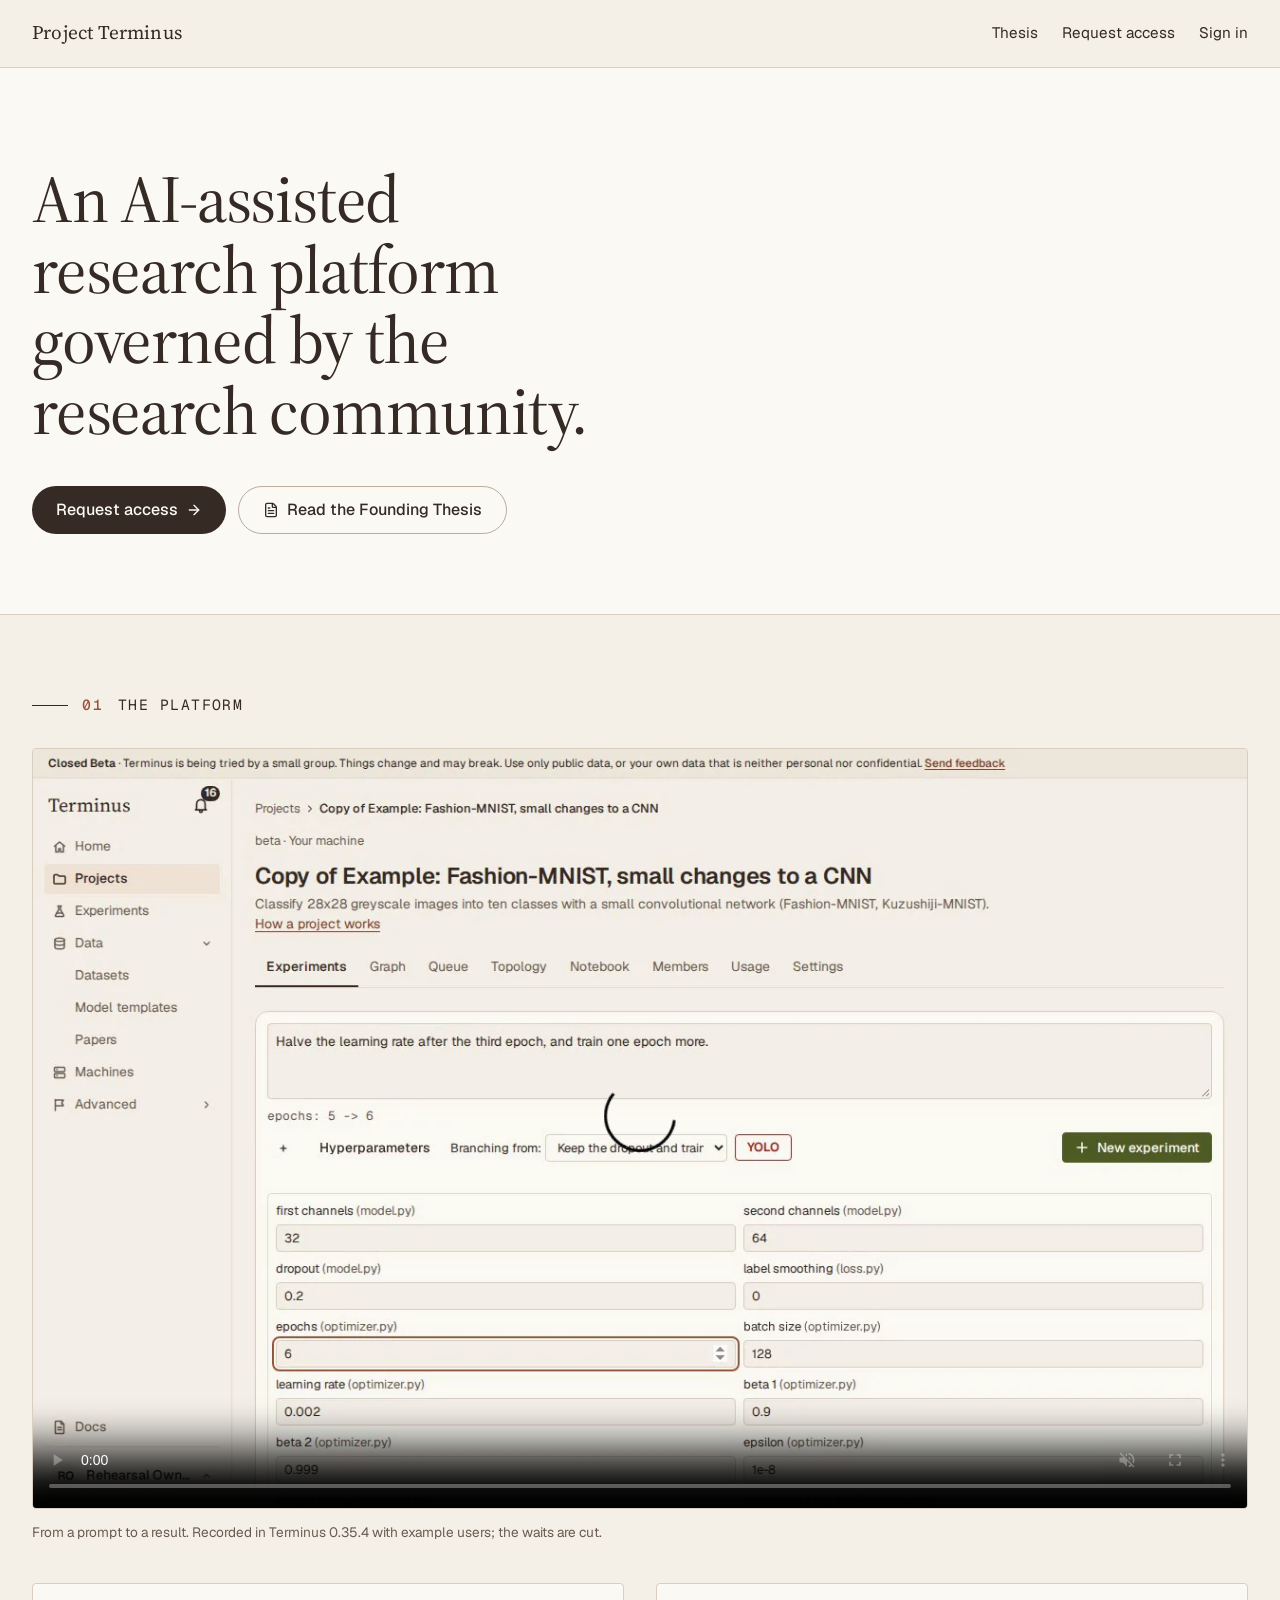
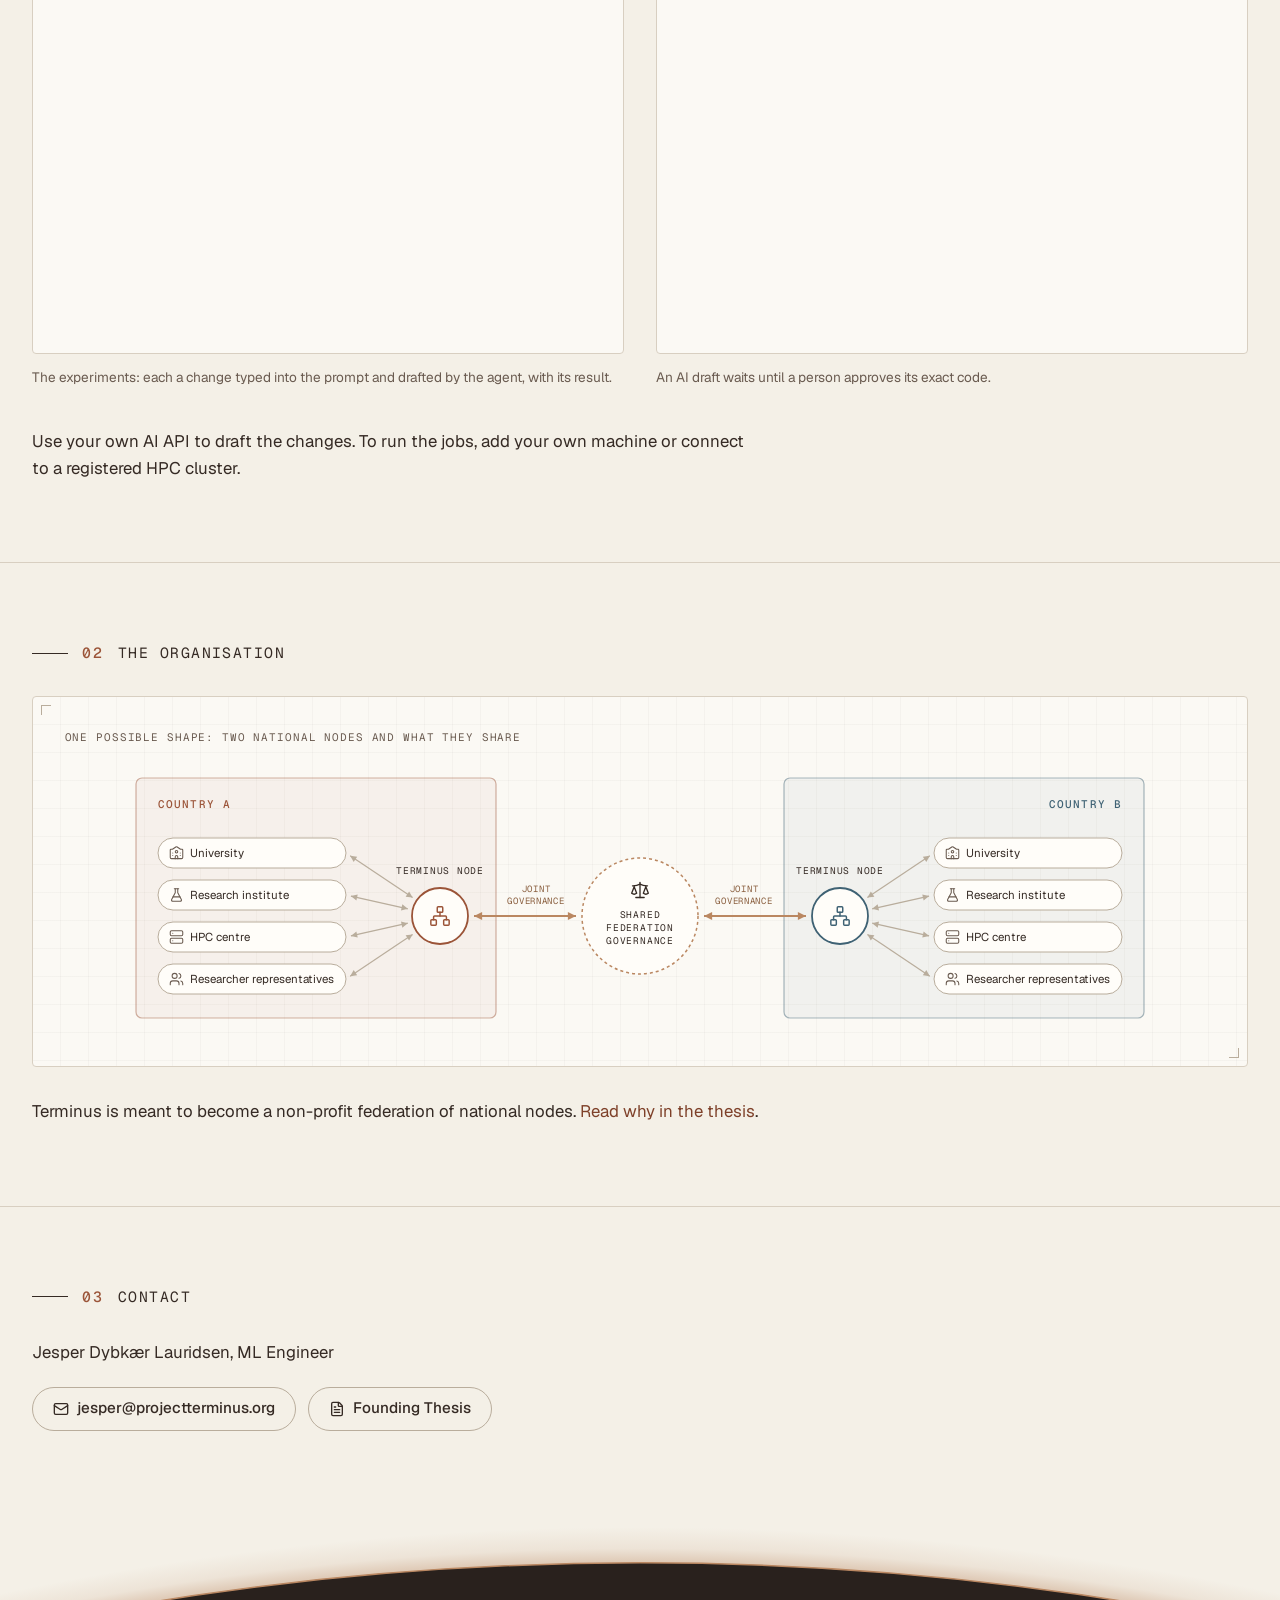
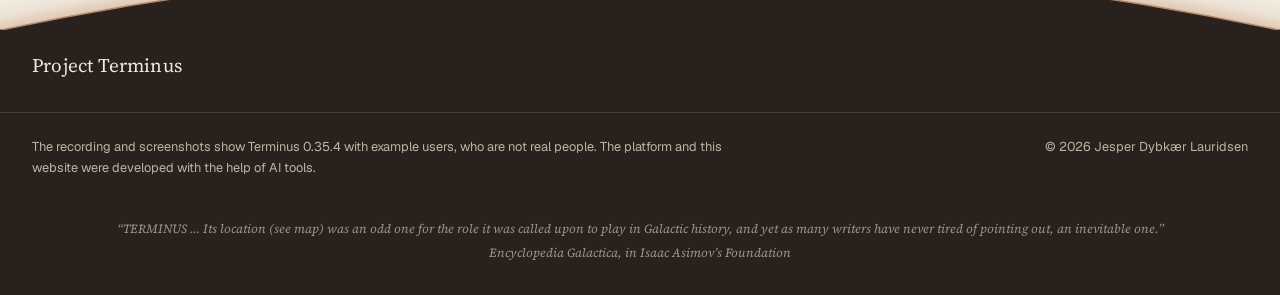
==== commit 6d78ef5b: "Publish 2026-11-25 (source a4a3cfd)" ====
--- a/index.html
+++ b/index.html
@@ -2,6 +2,6 @@
             Request access
             <svg xmlns="http://www.w3.org/2000/svg" width="24" height="24" viewBox="0 0 24 24" fill="none" stroke="currentColor" stroke-width="2" stroke-linecap="round" stroke-linejoin="round" class="lucide lucide-arrow-right" aria-hidden="true"><path d="M5 12h14"></path><path d="m12 5 7 7-7 7"></path></svg></a><a href="/thesis/" class="inline-flex items-center justify-center gap-2 whitespace-nowrap rounded-full font-medium no-underline transition-colors focus-visible:outline-2 focus-visible:outline-offset-3 focus-visible:outline-sienna [&amp;_svg]:size-4 [&amp;_svg]:shrink-0 border border-stone-deep text-umber hover:border-umber hover:text-umber h-12 px-6 text-base"><svg xmlns="http://www.w3.org/2000/svg" width="24" height="24" viewBox="0 0 24 24" fill="none" stroke="currentColor" stroke-width="2" stroke-linecap="round" stroke-linejoin="round" class="lucide lucide-file-text" aria-hidden="true"><path d="M6 22a2 2 0 0 1-2-2V4a2 2 0 0 1 2-2h8a2.4 2.4 0 0 1 1.704.706l3.588 3.588A2.4 2.4 0 0 1 20 8v12a2 2 0 0 1-2 2z"></path><path d="M14 2v5a1 1 0 0 0 1 1h5"></path><path d="M10 9H8"></path><path d="M16 13H8"></path><path d="M16 17H8"></path></svg>
             Read the Founding Thesis
-          </a></div></div></section><section id="platform" aria-labelledby="platform-title" class="scroll-mt-4 pt-16 pb-16 sm:pt-20 sm:pb-20"><div class="wrap"><h2 id="platform-title" class="kicker"><b>01</b> The platform</h2><figure class="mt-8"><div class="overflow-hidden rounded-[4px] border border-stone bg-paper"><video class="block h-auto w-full motion-reduce:hidden" src="/media/prompt.mp4" poster="/media/prompt-poster.webp" width="1280" height="800" autoplay muted loop playsinline controls disablepictureinpicture preload="auto" aria-label="A recording of Terminus with example users: a member branches from the best experiment and types a change into the prompt, the agent drafts the code, the member reviews the exact change and approves it, the accuracy curve grows epoch by epoch, and the new experiment comes out as the best so far."></video><video class="hidden h-auto w-full motion-reduce:block" src="/media/prompt.mp4" poster="/media/prompt-poster.webp" width="1280" height="800" muted playsinline controls disablepictureinpicture preload="none" aria-label="A recording of Terminus with example users: a member branches from the best experiment and types a change into the prompt, the agent drafts the code, the member reviews the exact change and approves it, the accuracy curve grows epoch by epoch, and the new experiment comes out as the best so far."></video></div><figcaption class="mt-3 text-[0.85rem] leading-relaxed text-muted">From a prompt to a result. Recorded in Terminus 0.35.4 with example users; the waits are cut.</figcaption></figure><div class="mt-10 grid gap-x-8 gap-y-10 md:grid-cols-2"><figure><a href="/media/experiments-2880.webp" class="block overflow-hidden rounded-[4px] border border-stone bg-paper"><img class="block h-auto w-full" src="/media/experiments-1440.webp" srcset="/media/experiments-1440.webp 1440w, /media/experiments-2880.webp 2880w" sizes="(min-width: 768px) 50vw, 100vw" width="1440" height="900" decoding="async" alt="The example project in Terminus: its question, the best result so far, and a table of experiments with their accuracy and the example users who made them."></a><figcaption class="mt-3 text-[0.85rem] leading-relaxed text-muted">The experiments: each change, who made it, and its result.</figcaption></figure><figure><a href="/media/approval-2880.webp" class="block overflow-hidden rounded-[4px] border border-stone bg-paper"><img class="block h-auto w-full" src="/media/approval-1440.webp" srcset="/media/approval-1440.webp 1440w, /media/approval-2880.webp 2880w" sizes="(min-width: 768px) 50vw, 100vw" width="1440" height="900" decoding="async" alt="An experiment awaiting approval in Terminus: the code change the agent drafted, shown as a diff of model.py, with a Review and approve button."></a><figcaption class="mt-3 text-[0.85rem] leading-relaxed text-muted">An AI draft waits until a person approves its exact code.</figcaption></figure></div><div class="copy mt-10"><p>Use your own AI API to draft the changes. To run the jobs, add your own machine or connect to a registered HPC cluster.</p></div></div></section><section id="organisation" aria-labelledby="organisation-title" class="scroll-mt-4 border-t border-stone pt-16 pb-16 sm:pt-20 sm:pb-20"><div class="wrap"><h2 id="organisation-title" class="kicker"><b>02</b> The organisation</h2><div class="mt-8"><figure class="fed" aria-label="A diagram of one possible shape of the organisation: two national clusters of the same size around a small centre, the governance they share. In each cluster a Terminus node is linked both ways to a university, a research institute, an HPC centre and researcher representatives, and each node is linked both ways to the centre in joint governance."><div class="fed-board plate"><p class="fed-region-label">One possible shape: two national nodes and what they share</p><svg class="fed-svg fed-svg--wide" viewBox="0 0 1040 272" width="1040" height="272" aria-hidden="true" focusable="false"><defs><marker id="fed-w-rep" viewBox="0 0 8 8" refX="7" refY="4" markerWidth="7" markerHeight="7" orient="auto-start-reverse"><path class="fed-head fed-head--rep" d="M1 1 L7 4 L1 7 Z"></path></marker><marker id="fed-w-gov" viewBox="0 0 8 8" refX="7" refY="4" markerWidth="6" markerHeight="6" orient="auto-start-reverse"><path class="fed-head fed-head--gov" d="M1 1 L7 4 L1 7 Z"></path></marker></defs><g class="fed-cluster" data-c="1"><g class="fed-step fed-step--1"><rect class="fed-box" x="16" y="16" width="360" height="240" rx="6"></rect><text class="fed-country" x="38" y="46" text-anchor="start">Country A</text><g><rect class="fed-pill" x="38" y="76" width="188" height="30" rx="15"></rect><svg xmlns="http://www.w3.org/2000/svg" width="15" height="15" viewBox="0 0 24 24" fill="none" stroke="currentColor" stroke-width="1.7" stroke-linecap="round" stroke-linejoin="round" class="lucide lucide-university lucide-school-2 fed-pill-icon" x="49" y="83.5" aria-hidden="true"><path d="M14 21v-3a2 2 0 0 0-4 0v3"></path><path d="M18 12h.01"></path><path d="M18 16h.01"></path><path d="M22 7a1 1 0 0 0-1-1h-2a2 2 0 0 1-1.143-.359L13.143 2.36a2 2 0 0 0-2.286-.001L6.143 5.64A2 2 0 0 1 5 6H3a1 1 0 0 0-1 1v12a2 2 0 0 0 2 2h16a2 2 0 0 0 2-2z"></path><path d="M6 12h.01"></path><path d="M6 16h.01"></path><circle cx="12" cy="10" r="2"></circle></svg><text class="fed-pill-text" x="70" y="95">University</text></g><g><rect class="fed-pill" x="38" y="118" width="188" height="30" rx="15"></rect><svg xmlns="http://www.w3.org/2000/svg" width="15" height="15" viewBox="0 0 24 24" fill="none" stroke="currentColor" stroke-width="1.7" stroke-linecap="round" stroke-linejoin="round" class="lucide lucide-flask-conical fed-pill-icon" x="49" y="125.5" aria-hidden="true"><path d="M14 2v6a2 2 0 0 0 .245.96l5.51 10.08A2 2 0 0 1 18 22H6a2 2 0 0 1-1.755-2.96l5.51-10.08A2 2 0 0 0 10 8V2"></path><path d="M6.453 15h11.094"></path><path d="M8.5 2h7"></path></svg><text class="fed-pill-text" x="70" y="137">Research institute</text></g><g><rect class="fed-pill" x="38" y="160" width="188" height="30" rx="15"></rect><svg xmlns="http://www.w3.org/2000/svg" width="15" height="15" viewBox="0 0 24 24" fill="none" stroke="currentColor" stroke-width="1.7" stroke-linecap="round" stroke-linejoin="round" class="lucide lucide-server fed-pill-icon" x="49" y="167.5" aria-hidden="true"><rect width="20" height="8" x="2" y="2" rx="2" ry="2"></rect><rect width="20" height="8" x="2" y="14" rx="2" ry="2"></rect><line x1="6" x2="6.01" y1="6" y2="6"></line><line x1="6" x2="6.01" y1="18" y2="18"></line></svg><text class="fed-pill-text" x="70" y="179">HPC centre</text></g><g><rect class="fed-pill" x="38" y="202" width="188" height="30" rx="15"></rect><svg xmlns="http://www.w3.org/2000/svg" width="15" height="15" viewBox="0 0 24 24" fill="none" stroke="currentColor" stroke-width="1.7" stroke-linecap="round" stroke-linejoin="round" class="lucide lucide-users fed-pill-icon" x="49" y="209.5" aria-hidden="true"><path d="M16 21v-2a4 4 0 0 0-4-4H6a4 4 0 0 0-4 4v2"></path><path d="M16 3.128a4 4 0 0 1 0 7.744"></path><path d="M22 21v-2a4 4 0 0 0-3-3.87"></path><circle cx="9" cy="7" r="4"></circle></svg><text class="fed-pill-text" x="70" y="221">Researcher representatives</text></g></g><g class="fed-step fed-step--2"><line class="fed-rep" x1="230.2" y1="93.8" x2="292.6" y2="135.6" marker-start="url(#fed-w-rep)" marker-end="url(#fed-w-rep)"></line><line class="fed-rep" x1="230.9" y1="134.1" x2="287.8" y2="146.8" marker-start="url(#fed-w-rep)" marker-end="url(#fed-w-rep)"></line><line class="fed-rep" x1="230.9" y1="173.9" x2="287.8" y2="161.2" marker-start="url(#fed-w-rep)" marker-end="url(#fed-w-rep)"></line><line class="fed-rep" x1="230.2" y1="214.2" x2="292.6" y2="172.4" marker-start="url(#fed-w-rep)" marker-end="url(#fed-w-rep)"></line><circle class="fed-node" cx="320" cy="154" r="28"></circle><svg xmlns="http://www.w3.org/2000/svg" width="22" height="22" viewBox="0 0 24 24" fill="none" stroke="currentColor" stroke-width="1.6" stroke-linecap="round" stroke-linejoin="round" class="lucide lucide-network fed-node-icon" x="309" y="143" aria-hidden="true"><rect x="16" y="16" width="6" height="6" rx="1"></rect><rect x="2" y="16" width="6" height="6" rx="1"></rect><rect x="9" y="2" width="6" height="6" rx="1"></rect><path d="M5 16v-3a1 1 0 0 1 1-1h12a1 1 0 0 1 1 1v3"></path><path d="M12 12V8"></path></svg><text class="fed-node-label" x="320" y="112" text-anchor="middle">Terminus node</text></g></g><g class="fed-cluster" data-c="2"><g class="fed-step fed-step--1"><rect class="fed-box" x="664" y="16" width="360" height="240" rx="6"></rect><text class="fed-country" x="1002" y="46" text-anchor="end">Country B</text><g><rect class="fed-pill" x="814" y="76" width="188" height="30" rx="15"></rect><svg xmlns="http://www.w3.org/2000/svg" width="15" height="15" viewBox="0 0 24 24" fill="none" stroke="currentColor" stroke-width="1.7" stroke-linecap="round" stroke-linejoin="round" class="lucide lucide-university lucide-school-2 fed-pill-icon" x="825" y="83.5" aria-hidden="true"><path d="M14 21v-3a2 2 0 0 0-4 0v3"></path><path d="M18 12h.01"></path><path d="M18 16h.01"></path><path d="M22 7a1 1 0 0 0-1-1h-2a2 2 0 0 1-1.143-.359L13.143 2.36a2 2 0 0 0-2.286-.001L6.143 5.64A2 2 0 0 1 5 6H3a1 1 0 0 0-1 1v12a2 2 0 0 0 2 2h16a2 2 0 0 0 2-2z"></path><path d="M6 12h.01"></path><path d="M6 16h.01"></path><circle cx="12" cy="10" r="2"></circle></svg><text class="fed-pill-text" x="846" y="95">University</text></g><g><rect class="fed-pill" x="814" y="118" width="188" height="30" rx="15"></rect><svg xmlns="http://www.w3.org/2000/svg" width="15" height="15" viewBox="0 0 24 24" fill="none" stroke="currentColor" stroke-width="1.7" stroke-linecap="round" stroke-linejoin="round" class="lucide lucide-flask-conical fed-pill-icon" x="825" y="125.5" aria-hidden="true"><path d="M14 2v6a2 2 0 0 0 .245.96l5.51 10.08A2 2 0 0 1 18 22H6a2 2 0 0 1-1.755-2.96l5.51-10.08A2 2 0 0 0 10 8V2"></path><path d="M6.453 15h11.094"></path><path d="M8.5 2h7"></path></svg><text class="fed-pill-text" x="846" y="137">Research institute</text></g><g><rect class="fed-pill" x="814" y="160" width="188" height="30" rx="15"></rect><svg xmlns="http://www.w3.org/2000/svg" width="15" height="15" viewBox="0 0 24 24" fill="none" stroke="currentColor" stroke-width="1.7" stroke-linecap="round" stroke-linejoin="round" class="lucide lucide-server fed-pill-icon" x="825" y="167.5" aria-hidden="true"><rect width="20" height="8" x="2" y="2" rx="2" ry="2"></rect><rect width="20" height="8" x="2" y="14" rx="2" ry="2"></rect><line x1="6" x2="6.01" y1="6" y2="6"></line><line x1="6" x2="6.01" y1="18" y2="18"></line></svg><text class="fed-pill-text" x="846" y="179">HPC centre</text></g><g><rect class="fed-pill" x="814" y="202" width="188" height="30" rx="15"></rect><svg xmlns="http://www.w3.org/2000/svg" width="15" height="15" viewBox="0 0 24 24" fill="none" stroke="currentColor" stroke-width="1.7" stroke-linecap="round" stroke-linejoin="round" class="lucide lucide-users fed-pill-icon" x="825" y="209.5" aria-hidden="true"><path d="M16 21v-2a4 4 0 0 0-4-4H6a4 4 0 0 0-4 4v2"></path><path d="M16 3.128a4 4 0 0 1 0 7.744"></path><path d="M22 21v-2a4 4 0 0 0-3-3.87"></path><circle cx="9" cy="7" r="4"></circle></svg><text class="fed-pill-text" x="846" y="221">Researcher representatives</text></g></g><g class="fed-step fed-step--2"><line class="fed-rep" x1="809.8" y1="93.8" x2="747.4" y2="135.6" marker-start="url(#fed-w-rep)" marker-end="url(#fed-w-rep)"></line><line class="fed-rep" x1="809.1" y1="134.1" x2="752.2" y2="146.8" marker-start="url(#fed-w-rep)" marker-end="url(#fed-w-rep)"></line><line class="fed-rep" x1="809.1" y1="173.9" x2="752.2" y2="161.2" marker-start="url(#fed-w-rep)" marker-end="url(#fed-w-rep)"></line><line class="fed-rep" x1="809.8" y1="214.2" x2="747.4" y2="172.4" marker-start="url(#fed-w-rep)" marker-end="url(#fed-w-rep)"></line><circle class="fed-node" cx="720" cy="154" r="28"></circle><svg xmlns="http://www.w3.org/2000/svg" width="22" height="22" viewBox="0 0 24 24" fill="none" stroke="currentColor" stroke-width="1.6" stroke-linecap="round" stroke-linejoin="round" class="lucide lucide-network fed-node-icon" x="709" y="143" aria-hidden="true"><rect x="16" y="16" width="6" height="6" rx="1"></rect><rect x="2" y="16" width="6" height="6" rx="1"></rect><rect x="9" y="2" width="6" height="6" rx="1"></rect><path d="M5 16v-3a1 1 0 0 1 1-1h12a1 1 0 0 1 1 1v3"></path><path d="M12 12V8"></path></svg><text class="fed-node-label" x="720" y="112" text-anchor="middle">Terminus node</text></g></g><g class="fed-step fed-step--3"><g><line class="fed-gov" x1="354" y1="154" x2="456" y2="154" marker-start="url(#fed-w-gov)" marker-end="url(#fed-w-gov)"></line><text class="fed-edge-label fed-edge-label--gov" x="416" y="130" text-anchor="middle"><tspan x="416" dy="0">Joint</tspan><tspan x="416" dy="12">governance</tspan></text></g><g><line class="fed-gov" x1="686" y1="154" x2="584" y2="154" marker-start="url(#fed-w-gov)" marker-end="url(#fed-w-gov)"></line><text class="fed-edge-label fed-edge-label--gov" x="624" y="130" text-anchor="middle"><tspan x="624" dy="0">Joint</tspan><tspan x="624" dy="12">governance</tspan></text></g><circle class="fed-centre" cx="520" cy="154" r="58"></circle><svg xmlns="http://www.w3.org/2000/svg" width="20" height="20" viewBox="0 0 24 24" fill="none" stroke="currentColor" stroke-width="1.6" stroke-linecap="round" stroke-linejoin="round" class="lucide lucide-scale fed-centre-icon" x="510" y="118" aria-hidden="true"><path d="M12 3v18"></path><path d="m19 8 3 8a5 5 0 0 1-6 0zV7"></path><path d="M3 7h1a17 17 0 0 0 8-2 17 17 0 0 0 8 2h1"></path><path d="m5 8 3 8a5 5 0 0 1-6 0zV7"></path><path d="M7 21h10"></path></svg><text class="fed-centre-label" x="520" y="156" text-anchor="middle"><tspan x="520" dy="0">Shared</tspan><tspan x="520" dy="13">federation</tspan><tspan x="520" dy="13">governance</tspan></text></g></svg><svg class="fed-svg fed-svg--narrow" viewBox="0 0 360 536" width="360" height="536" aria-hidden="true" focusable="false"><defs><marker id="fed-n-rep" viewBox="0 0 8 8" refX="7" refY="4" markerWidth="6" markerHeight="6" orient="auto-start-reverse"><path class="fed-head fed-head--rep" d="M1 1 L7 4 L1 7 Z"></path></marker><marker id="fed-n-gov" viewBox="0 0 8 8" refX="7" refY="4" markerWidth="5" markerHeight="5" orient="auto-start-reverse"><path class="fed-head fed-head--gov" d="M1 1 L7 4 L1 7 Z"></path></marker></defs><g class="fed-cluster" data-c="1"><g class="fed-step fed-step--1"><rect class="fed-box" x="6" y="6" width="348" height="196" rx="5"></rect><text class="fed-country" x="22" y="30">Country A</text><g><circle class="fed-dot" cx="22" cy="54" r="3"></circle><text class="fed-list-text" x="32" y="58"><tspan x="32" dy="0">University</tspan></text></g><g><circle class="fed-dot" cx="22" cy="80" r="3"></circle><text class="fed-list-text" x="32" y="84"><tspan x="32" dy="0">Research institute</tspan></text></g><g><circle class="fed-dot" cx="22" cy="106" r="3"></circle><text class="fed-list-text" x="32" y="110"><tspan x="32" dy="0">HPC centre</tspan></text></g><g><circle class="fed-dot" cx="22" cy="132" r="3"></circle><text class="fed-list-text" x="32" y="136"><tspan x="32" dy="0">Researcher</tspan><tspan x="32" dy="12">representatives</tspan></text></g></g><g class="fed-step fed-step--2"><line class="fed-rep" x1="22" y1="54" x2="22" y2="172"></line><line class="fed-rep" x1="22" y1="172" x2="225" y2="172" marker-start="url(#fed-n-rep)" marker-end="url(#fed-n-rep)"></line><circle class="fed-node" cx="250" cy="172" r="20"></circle><svg xmlns="http://www.w3.org/2000/svg" width="16" height="16" viewBox="0 0 24 24" fill="none" stroke="currentColor" stroke-width="1.7" stroke-linecap="round" stroke-linejoin="round" class="lucide lucide-network fed-node-icon" x="242" y="164" aria-hidden="true"><rect x="16" y="16" width="6" height="6" rx="1"></rect><rect x="2" y="16" width="6" height="6" rx="1"></rect><rect x="9" y="2" width="6" height="6" rx="1"></rect><path d="M5 16v-3a1 1 0 0 1 1-1h12a1 1 0 0 1 1 1v3"></path><path d="M12 12V8"></path></svg><text class="fed-node-label" x="222" y="165" text-anchor="end">Terminus node</text></g></g><g class="fed-cluster" data-c="2"><g class="fed-step fed-step--1"><rect class="fed-box" x="6" y="334" width="348" height="196" rx="5"></rect><text class="fed-country" x="22" y="358">Country B</text><g><circle class="fed-dot" cx="22" cy="414" r="3"></circle><text class="fed-list-text" x="32" y="418"><tspan x="32" dy="0">University</tspan></text></g><g><circle class="fed-dot" cx="22" cy="440" r="3"></circle><text class="fed-list-text" x="32" y="444"><tspan x="32" dy="0">Research institute</tspan></text></g><g><circle class="fed-dot" cx="22" cy="466" r="3"></circle><text class="fed-list-text" x="32" y="470"><tspan x="32" dy="0">HPC centre</tspan></text></g><g><circle class="fed-dot" cx="22" cy="492" r="3"></circle><text class="fed-list-text" x="32" y="496"><tspan x="32" dy="0">Researcher</tspan><tspan x="32" dy="12">representatives</tspan></text></g></g><g class="fed-step fed-step--2"><line class="fed-rep" x1="22" y1="384" x2="22" y2="492"></line><line class="fed-rep" x1="22" y1="384" x2="225" y2="384" marker-start="url(#fed-n-rep)" marker-end="url(#fed-n-rep)"></line><circle class="fed-node" cx="250" cy="384" r="20"></circle><svg xmlns="http://www.w3.org/2000/svg" width="16" height="16" viewBox="0 0 24 24" fill="none" stroke="currentColor" stroke-width="1.7" stroke-linecap="round" stroke-linejoin="round" class="lucide lucide-network fed-node-icon" x="242" y="376" aria-hidden="true"><rect x="16" y="16" width="6" height="6" rx="1"></rect><rect x="2" y="16" width="6" height="6" rx="1"></rect><rect x="9" y="2" width="6" height="6" rx="1"></rect><path d="M5 16v-3a1 1 0 0 1 1-1h12a1 1 0 0 1 1 1v3"></path><path d="M12 12V8"></path></svg><text class="fed-node-label" x="222" y="377" text-anchor="end">Terminus node</text></g></g><g class="fed-step fed-step--3"><line class="fed-gov" x1="235.3" y1="192.2" x2="211.2" y2="225.2" marker-start="url(#fed-n-gov)" marker-end="url(#fed-n-gov)"></line><line class="fed-gov" x1="237.1" y1="362.6" x2="207.4" y2="313.4" marker-start="url(#fed-n-gov)" marker-end="url(#fed-n-gov)"></line><text class="fed-edge-label fed-edge-label--gov" x="120" y="266" text-anchor="end"><tspan x="120" dy="0">Joint</tspan><tspan x="120" dy="12">governance</tspan></text><circle class="fed-centre" cx="180" cy="268" r="48"></circle><svg xmlns="http://www.w3.org/2000/svg" width="16" height="16" viewBox="0 0 24 24" fill="none" stroke="currentColor" stroke-width="1.7" stroke-linecap="round" stroke-linejoin="round" class="lucide lucide-scale fed-centre-icon" x="172" y="237" aria-hidden="true"><path d="M12 3v18"></path><path d="m19 8 3 8a5 5 0 0 1-6 0zV7"></path><path d="M3 7h1a17 17 0 0 0 8-2 17 17 0 0 0 8 2h1"></path><path d="m5 8 3 8a5 5 0 0 1-6 0zV7"></path><path d="M7 21h10"></path></svg><text class="fed-centre-label" x="180" y="269" text-anchor="middle"><tspan x="180" dy="0">Shared</tspan><tspan x="180" dy="11">federation</tspan><tspan x="180" dy="11">governance</tspan></text></g></svg></div></figure></div><div class="copy mt-8"><p>Terminus is meant to become a non-profit federation of national nodes. <a href="/thesis/">Read why in the thesis</a>.</p></div></div></section><section id="contact" aria-labelledby="contact-title" class="scroll-mt-4 border-t border-stone pt-16 pb-16 sm:pt-20 sm:pb-20"><div class="wrap"><h2 id="contact-title" class="kicker"><b>03</b> Contact</h2><div class="mt-8"><p class="text-[1.05rem] leading-relaxed">Jesper Dybkær Lauridsen, ML Engineer</p><div class="mt-5 flex flex-wrap gap-3"><a href="mailto:jesper@projectterminus.org" class="inline-flex items-center justify-center gap-2 whitespace-nowrap rounded-full font-medium no-underline transition-colors focus-visible:outline-2 focus-visible:outline-offset-3 focus-visible:outline-sienna [&amp;_svg]:size-4 [&amp;_svg]:shrink-0 border border-stone-deep text-umber hover:border-umber hover:text-umber h-11 px-5 text-[0.95rem]"><svg xmlns="http://www.w3.org/2000/svg" width="24" height="24" viewBox="0 0 24 24" fill="none" stroke="currentColor" stroke-width="2" stroke-linecap="round" stroke-linejoin="round" class="lucide lucide-mail" aria-hidden="true"><path d="m22 7-8.991 5.727a2 2 0 0 1-2.009 0L2 7"></path><rect x="2" y="4" width="20" height="16" rx="2"></rect></svg>jesper@projectterminus.org</a><a href="/thesis/" class="inline-flex items-center justify-center gap-2 whitespace-nowrap rounded-full font-medium no-underline transition-colors focus-visible:outline-2 focus-visible:outline-offset-3 focus-visible:outline-sienna [&amp;_svg]:size-4 [&amp;_svg]:shrink-0 border border-stone-deep text-umber hover:border-umber hover:text-umber h-11 px-5 text-[0.95rem]"><svg xmlns="http://www.w3.org/2000/svg" width="24" height="24" viewBox="0 0 24 24" fill="none" stroke="currentColor" stroke-width="2" stroke-linecap="round" stroke-linejoin="round" class="lucide lucide-file-text" aria-hidden="true"><path d="M6 22a2 2 0 0 1-2-2V4a2 2 0 0 1 2-2h8a2.4 2.4 0 0 1 1.704.706l3.588 3.588A2.4 2.4 0 0 1 20 8v12a2 2 0 0 1-2 2z"></path><path d="M14 2v5a1 1 0 0 0 1 1h5"></path><path d="M10 9H8"></path><path d="M16 13H8"></path><path d="M16 17H8"></path></svg>
+          </a></div></div></section><section id="platform" aria-labelledby="platform-title" class="scroll-mt-4 pt-16 pb-16 sm:pt-20 sm:pb-20"><div class="wrap"><h2 id="platform-title" class="kicker"><b>01</b> The platform</h2><figure class="mt-8"><div class="overflow-hidden rounded-[4px] border border-stone bg-paper"><video class="block h-auto w-full motion-reduce:hidden" src="/media/prompt.mp4" poster="/media/prompt-poster.webp" width="1280" height="800" autoplay muted loop playsinline controls disablepictureinpicture preload="auto" aria-label="A recording of Terminus with example users: a member branches from the best experiment and types a change into the prompt, the agent drafts the code, the member reviews the exact change and approves it, the accuracy curve grows epoch by epoch, and the new experiment comes out as the best so far."></video><video class="hidden h-auto w-full motion-reduce:block" src="/media/prompt.mp4" poster="/media/prompt-poster.webp" width="1280" height="800" muted playsinline controls disablepictureinpicture preload="none" aria-label="A recording of Terminus with example users: a member branches from the best experiment and types a change into the prompt, the agent drafts the code, the member reviews the exact change and approves it, the accuracy curve grows epoch by epoch, and the new experiment comes out as the best so far."></video></div><figcaption class="mt-3 text-[0.85rem] leading-relaxed text-muted">From a prompt to a result. Recorded in Terminus 0.35.4 with example users; the waits are cut.</figcaption></figure><div class="mt-10 grid gap-x-8 gap-y-10 md:grid-cols-2"><figure><a href="/media/experiments-1280.webp" class="block overflow-hidden rounded-[4px] border border-stone bg-paper"><img class="block h-auto w-full" src="/media/experiments-1280.webp" width="1280" height="800" decoding="async" alt="A project in Terminus: the prompt for a new experiment above a table of six experiments, each a change drafted by the agent, with its accuracy; the newest, at 0.9007, is marked best."></a><figcaption class="mt-3 text-[0.85rem] leading-relaxed text-muted">The experiments: each a change typed into the prompt and drafted by the agent, with its result.</figcaption></figure><figure><a href="/media/review-1280.webp" class="block overflow-hidden rounded-[4px] border border-stone bg-paper"><img class="block h-auto w-full" src="/media/review-1280.webp" width="1280" height="800" decoding="async" alt="The review page of an AI draft in Terminus: what was asked (halve the learning rate after the third epoch and train one epoch more), the experiment it branches from, and the change the agent made to optimizer.py, shown as a diff."></a><figcaption class="mt-3 text-[0.85rem] leading-relaxed text-muted">An AI draft waits until a person approves its exact code.</figcaption></figure></div><div class="copy mt-10"><p>Use your own AI API to draft the changes. To run the jobs, add your own machine or connect to a registered HPC cluster.</p></div></div></section><section id="organisation" aria-labelledby="organisation-title" class="scroll-mt-4 border-t border-stone pt-16 pb-16 sm:pt-20 sm:pb-20"><div class="wrap"><h2 id="organisation-title" class="kicker"><b>02</b> The organisation</h2><div class="mt-8"><figure class="fed" aria-label="A diagram of one possible shape of the organisation: two national clusters of the same size around a small centre, the governance they share. In each cluster a Terminus node is linked both ways to a university, a research institute, an HPC centre and researcher representatives, and each node is linked both ways to the centre in joint governance."><div class="fed-board plate"><p class="fed-region-label">One possible shape: two national nodes and what they share</p><svg class="fed-svg fed-svg--wide" viewBox="0 0 1040 272" width="1040" height="272" aria-hidden="true" focusable="false"><defs><marker id="fed-w-rep" viewBox="0 0 8 8" refX="7" refY="4" markerWidth="7" markerHeight="7" orient="auto-start-reverse"><path class="fed-head fed-head--rep" d="M1 1 L7 4 L1 7 Z"></path></marker><marker id="fed-w-gov" viewBox="0 0 8 8" refX="7" refY="4" markerWidth="6" markerHeight="6" orient="auto-start-reverse"><path class="fed-head fed-head--gov" d="M1 1 L7 4 L1 7 Z"></path></marker></defs><g class="fed-cluster" data-c="1"><g class="fed-step fed-step--1"><rect class="fed-box" x="16" y="16" width="360" height="240" rx="6"></rect><text class="fed-country" x="38" y="46" text-anchor="start">Country A</text><g><rect class="fed-pill" x="38" y="76" width="188" height="30" rx="15"></rect><svg xmlns="http://www.w3.org/2000/svg" width="15" height="15" viewBox="0 0 24 24" fill="none" stroke="currentColor" stroke-width="1.7" stroke-linecap="round" stroke-linejoin="round" class="lucide lucide-university lucide-school-2 fed-pill-icon" x="49" y="83.5" aria-hidden="true"><path d="M14 21v-3a2 2 0 0 0-4 0v3"></path><path d="M18 12h.01"></path><path d="M18 16h.01"></path><path d="M22 7a1 1 0 0 0-1-1h-2a2 2 0 0 1-1.143-.359L13.143 2.36a2 2 0 0 0-2.286-.001L6.143 5.64A2 2 0 0 1 5 6H3a1 1 0 0 0-1 1v12a2 2 0 0 0 2 2h16a2 2 0 0 0 2-2z"></path><path d="M6 12h.01"></path><path d="M6 16h.01"></path><circle cx="12" cy="10" r="2"></circle></svg><text class="fed-pill-text" x="70" y="95">University</text></g><g><rect class="fed-pill" x="38" y="118" width="188" height="30" rx="15"></rect><svg xmlns="http://www.w3.org/2000/svg" width="15" height="15" viewBox="0 0 24 24" fill="none" stroke="currentColor" stroke-width="1.7" stroke-linecap="round" stroke-linejoin="round" class="lucide lucide-flask-conical fed-pill-icon" x="49" y="125.5" aria-hidden="true"><path d="M14 2v6a2 2 0 0 0 .245.96l5.51 10.08A2 2 0 0 1 18 22H6a2 2 0 0 1-1.755-2.96l5.51-10.08A2 2 0 0 0 10 8V2"></path><path d="M6.453 15h11.094"></path><path d="M8.5 2h7"></path></svg><text class="fed-pill-text" x="70" y="137">Research institute</text></g><g><rect class="fed-pill" x="38" y="160" width="188" height="30" rx="15"></rect><svg xmlns="http://www.w3.org/2000/svg" width="15" height="15" viewBox="0 0 24 24" fill="none" stroke="currentColor" stroke-width="1.7" stroke-linecap="round" stroke-linejoin="round" class="lucide lucide-server fed-pill-icon" x="49" y="167.5" aria-hidden="true"><rect width="20" height="8" x="2" y="2" rx="2" ry="2"></rect><rect width="20" height="8" x="2" y="14" rx="2" ry="2"></rect><line x1="6" x2="6.01" y1="6" y2="6"></line><line x1="6" x2="6.01" y1="18" y2="18"></line></svg><text class="fed-pill-text" x="70" y="179">HPC centre</text></g><g><rect class="fed-pill" x="38" y="202" width="188" height="30" rx="15"></rect><svg xmlns="http://www.w3.org/2000/svg" width="15" height="15" viewBox="0 0 24 24" fill="none" stroke="currentColor" stroke-width="1.7" stroke-linecap="round" stroke-linejoin="round" class="lucide lucide-users fed-pill-icon" x="49" y="209.5" aria-hidden="true"><path d="M16 21v-2a4 4 0 0 0-4-4H6a4 4 0 0 0-4 4v2"></path><path d="M16 3.128a4 4 0 0 1 0 7.744"></path><path d="M22 21v-2a4 4 0 0 0-3-3.87"></path><circle cx="9" cy="7" r="4"></circle></svg><text class="fed-pill-text" x="70" y="221">Researcher representatives</text></g></g><g class="fed-step fed-step--2"><line class="fed-rep" x1="230.2" y1="93.8" x2="292.6" y2="135.6" marker-start="url(#fed-w-rep)" marker-end="url(#fed-w-rep)"></line><line class="fed-rep" x1="230.9" y1="134.1" x2="287.8" y2="146.8" marker-start="url(#fed-w-rep)" marker-end="url(#fed-w-rep)"></line><line class="fed-rep" x1="230.9" y1="173.9" x2="287.8" y2="161.2" marker-start="url(#fed-w-rep)" marker-end="url(#fed-w-rep)"></line><line class="fed-rep" x1="230.2" y1="214.2" x2="292.6" y2="172.4" marker-start="url(#fed-w-rep)" marker-end="url(#fed-w-rep)"></line><circle class="fed-node" cx="320" cy="154" r="28"></circle><svg xmlns="http://www.w3.org/2000/svg" width="22" height="22" viewBox="0 0 24 24" fill="none" stroke="currentColor" stroke-width="1.6" stroke-linecap="round" stroke-linejoin="round" class="lucide lucide-network fed-node-icon" x="309" y="143" aria-hidden="true"><rect x="16" y="16" width="6" height="6" rx="1"></rect><rect x="2" y="16" width="6" height="6" rx="1"></rect><rect x="9" y="2" width="6" height="6" rx="1"></rect><path d="M5 16v-3a1 1 0 0 1 1-1h12a1 1 0 0 1 1 1v3"></path><path d="M12 12V8"></path></svg><text class="fed-node-label" x="320" y="112" text-anchor="middle">Terminus node</text></g></g><g class="fed-cluster" data-c="2"><g class="fed-step fed-step--1"><rect class="fed-box" x="664" y="16" width="360" height="240" rx="6"></rect><text class="fed-country" x="1002" y="46" text-anchor="end">Country B</text><g><rect class="fed-pill" x="814" y="76" width="188" height="30" rx="15"></rect><svg xmlns="http://www.w3.org/2000/svg" width="15" height="15" viewBox="0 0 24 24" fill="none" stroke="currentColor" stroke-width="1.7" stroke-linecap="round" stroke-linejoin="round" class="lucide lucide-university lucide-school-2 fed-pill-icon" x="825" y="83.5" aria-hidden="true"><path d="M14 21v-3a2 2 0 0 0-4 0v3"></path><path d="M18 12h.01"></path><path d="M18 16h.01"></path><path d="M22 7a1 1 0 0 0-1-1h-2a2 2 0 0 1-1.143-.359L13.143 2.36a2 2 0 0 0-2.286-.001L6.143 5.64A2 2 0 0 1 5 6H3a1 1 0 0 0-1 1v12a2 2 0 0 0 2 2h16a2 2 0 0 0 2-2z"></path><path d="M6 12h.01"></path><path d="M6 16h.01"></path><circle cx="12" cy="10" r="2"></circle></svg><text class="fed-pill-text" x="846" y="95">University</text></g><g><rect class="fed-pill" x="814" y="118" width="188" height="30" rx="15"></rect><svg xmlns="http://www.w3.org/2000/svg" width="15" height="15" viewBox="0 0 24 24" fill="none" stroke="currentColor" stroke-width="1.7" stroke-linecap="round" stroke-linejoin="round" class="lucide lucide-flask-conical fed-pill-icon" x="825" y="125.5" aria-hidden="true"><path d="M14 2v6a2 2 0 0 0 .245.96l5.51 10.08A2 2 0 0 1 18 22H6a2 2 0 0 1-1.755-2.96l5.51-10.08A2 2 0 0 0 10 8V2"></path><path d="M6.453 15h11.094"></path><path d="M8.5 2h7"></path></svg><text class="fed-pill-text" x="846" y="137">Research institute</text></g><g><rect class="fed-pill" x="814" y="160" width="188" height="30" rx="15"></rect><svg xmlns="http://www.w3.org/2000/svg" width="15" height="15" viewBox="0 0 24 24" fill="none" stroke="currentColor" stroke-width="1.7" stroke-linecap="round" stroke-linejoin="round" class="lucide lucide-server fed-pill-icon" x="825" y="167.5" aria-hidden="true"><rect width="20" height="8" x="2" y="2" rx="2" ry="2"></rect><rect width="20" height="8" x="2" y="14" rx="2" ry="2"></rect><line x1="6" x2="6.01" y1="6" y2="6"></line><line x1="6" x2="6.01" y1="18" y2="18"></line></svg><text class="fed-pill-text" x="846" y="179">HPC centre</text></g><g><rect class="fed-pill" x="814" y="202" width="188" height="30" rx="15"></rect><svg xmlns="http://www.w3.org/2000/svg" width="15" height="15" viewBox="0 0 24 24" fill="none" stroke="currentColor" stroke-width="1.7" stroke-linecap="round" stroke-linejoin="round" class="lucide lucide-users fed-pill-icon" x="825" y="209.5" aria-hidden="true"><path d="M16 21v-2a4 4 0 0 0-4-4H6a4 4 0 0 0-4 4v2"></path><path d="M16 3.128a4 4 0 0 1 0 7.744"></path><path d="M22 21v-2a4 4 0 0 0-3-3.87"></path><circle cx="9" cy="7" r="4"></circle></svg><text class="fed-pill-text" x="846" y="221">Researcher representatives</text></g></g><g class="fed-step fed-step--2"><line class="fed-rep" x1="809.8" y1="93.8" x2="747.4" y2="135.6" marker-start="url(#fed-w-rep)" marker-end="url(#fed-w-rep)"></line><line class="fed-rep" x1="809.1" y1="134.1" x2="752.2" y2="146.8" marker-start="url(#fed-w-rep)" marker-end="url(#fed-w-rep)"></line><line class="fed-rep" x1="809.1" y1="173.9" x2="752.2" y2="161.2" marker-start="url(#fed-w-rep)" marker-end="url(#fed-w-rep)"></line><line class="fed-rep" x1="809.8" y1="214.2" x2="747.4" y2="172.4" marker-start="url(#fed-w-rep)" marker-end="url(#fed-w-rep)"></line><circle class="fed-node" cx="720" cy="154" r="28"></circle><svg xmlns="http://www.w3.org/2000/svg" width="22" height="22" viewBox="0 0 24 24" fill="none" stroke="currentColor" stroke-width="1.6" stroke-linecap="round" stroke-linejoin="round" class="lucide lucide-network fed-node-icon" x="709" y="143" aria-hidden="true"><rect x="16" y="16" width="6" height="6" rx="1"></rect><rect x="2" y="16" width="6" height="6" rx="1"></rect><rect x="9" y="2" width="6" height="6" rx="1"></rect><path d="M5 16v-3a1 1 0 0 1 1-1h12a1 1 0 0 1 1 1v3"></path><path d="M12 12V8"></path></svg><text class="fed-node-label" x="720" y="112" text-anchor="middle">Terminus node</text></g></g><g class="fed-step fed-step--3"><g><line class="fed-gov" x1="354" y1="154" x2="456" y2="154" marker-start="url(#fed-w-gov)" marker-end="url(#fed-w-gov)"></line><text class="fed-edge-label fed-edge-label--gov" x="416" y="130" text-anchor="middle"><tspan x="416" dy="0">Joint</tspan><tspan x="416" dy="12">governance</tspan></text></g><g><line class="fed-gov" x1="686" y1="154" x2="584" y2="154" marker-start="url(#fed-w-gov)" marker-end="url(#fed-w-gov)"></line><text class="fed-edge-label fed-edge-label--gov" x="624" y="130" text-anchor="middle"><tspan x="624" dy="0">Joint</tspan><tspan x="624" dy="12">governance</tspan></text></g><circle class="fed-centre" cx="520" cy="154" r="58"></circle><svg xmlns="http://www.w3.org/2000/svg" width="20" height="20" viewBox="0 0 24 24" fill="none" stroke="currentColor" stroke-width="1.6" stroke-linecap="round" stroke-linejoin="round" class="lucide lucide-scale fed-centre-icon" x="510" y="118" aria-hidden="true"><path d="M12 3v18"></path><path d="m19 8 3 8a5 5 0 0 1-6 0zV7"></path><path d="M3 7h1a17 17 0 0 0 8-2 17 17 0 0 0 8 2h1"></path><path d="m5 8 3 8a5 5 0 0 1-6 0zV7"></path><path d="M7 21h10"></path></svg><text class="fed-centre-label" x="520" y="156" text-anchor="middle"><tspan x="520" dy="0">Shared</tspan><tspan x="520" dy="13">federation</tspan><tspan x="520" dy="13">governance</tspan></text></g></svg><svg class="fed-svg fed-svg--narrow" viewBox="0 0 360 536" width="360" height="536" aria-hidden="true" focusable="false"><defs><marker id="fed-n-rep" viewBox="0 0 8 8" refX="7" refY="4" markerWidth="6" markerHeight="6" orient="auto-start-reverse"><path class="fed-head fed-head--rep" d="M1 1 L7 4 L1 7 Z"></path></marker><marker id="fed-n-gov" viewBox="0 0 8 8" refX="7" refY="4" markerWidth="5" markerHeight="5" orient="auto-start-reverse"><path class="fed-head fed-head--gov" d="M1 1 L7 4 L1 7 Z"></path></marker></defs><g class="fed-cluster" data-c="1"><g class="fed-step fed-step--1"><rect class="fed-box" x="6" y="6" width="348" height="196" rx="5"></rect><text class="fed-country" x="22" y="30">Country A</text><g><circle class="fed-dot" cx="22" cy="54" r="3"></circle><text class="fed-list-text" x="32" y="58"><tspan x="32" dy="0">University</tspan></text></g><g><circle class="fed-dot" cx="22" cy="80" r="3"></circle><text class="fed-list-text" x="32" y="84"><tspan x="32" dy="0">Research institute</tspan></text></g><g><circle class="fed-dot" cx="22" cy="106" r="3"></circle><text class="fed-list-text" x="32" y="110"><tspan x="32" dy="0">HPC centre</tspan></text></g><g><circle class="fed-dot" cx="22" cy="132" r="3"></circle><text class="fed-list-text" x="32" y="136"><tspan x="32" dy="0">Researcher</tspan><tspan x="32" dy="12">representatives</tspan></text></g></g><g class="fed-step fed-step--2"><line class="fed-rep" x1="22" y1="54" x2="22" y2="172"></line><line class="fed-rep" x1="22" y1="172" x2="225" y2="172" marker-start="url(#fed-n-rep)" marker-end="url(#fed-n-rep)"></line><circle class="fed-node" cx="250" cy="172" r="20"></circle><svg xmlns="http://www.w3.org/2000/svg" width="16" height="16" viewBox="0 0 24 24" fill="none" stroke="currentColor" stroke-width="1.7" stroke-linecap="round" stroke-linejoin="round" class="lucide lucide-network fed-node-icon" x="242" y="164" aria-hidden="true"><rect x="16" y="16" width="6" height="6" rx="1"></rect><rect x="2" y="16" width="6" height="6" rx="1"></rect><rect x="9" y="2" width="6" height="6" rx="1"></rect><path d="M5 16v-3a1 1 0 0 1 1-1h12a1 1 0 0 1 1 1v3"></path><path d="M12 12V8"></path></svg><text class="fed-node-label" x="222" y="165" text-anchor="end">Terminus node</text></g></g><g class="fed-cluster" data-c="2"><g class="fed-step fed-step--1"><rect class="fed-box" x="6" y="334" width="348" height="196" rx="5"></rect><text class="fed-country" x="22" y="358">Country B</text><g><circle class="fed-dot" cx="22" cy="414" r="3"></circle><text class="fed-list-text" x="32" y="418"><tspan x="32" dy="0">University</tspan></text></g><g><circle class="fed-dot" cx="22" cy="440" r="3"></circle><text class="fed-list-text" x="32" y="444"><tspan x="32" dy="0">Research institute</tspan></text></g><g><circle class="fed-dot" cx="22" cy="466" r="3"></circle><text class="fed-list-text" x="32" y="470"><tspan x="32" dy="0">HPC centre</tspan></text></g><g><circle class="fed-dot" cx="22" cy="492" r="3"></circle><text class="fed-list-text" x="32" y="496"><tspan x="32" dy="0">Researcher</tspan><tspan x="32" dy="12">representatives</tspan></text></g></g><g class="fed-step fed-step--2"><line class="fed-rep" x1="22" y1="384" x2="22" y2="492"></line><line class="fed-rep" x1="22" y1="384" x2="225" y2="384" marker-start="url(#fed-n-rep)" marker-end="url(#fed-n-rep)"></line><circle class="fed-node" cx="250" cy="384" r="20"></circle><svg xmlns="http://www.w3.org/2000/svg" width="16" height="16" viewBox="0 0 24 24" fill="none" stroke="currentColor" stroke-width="1.7" stroke-linecap="round" stroke-linejoin="round" class="lucide lucide-network fed-node-icon" x="242" y="376" aria-hidden="true"><rect x="16" y="16" width="6" height="6" rx="1"></rect><rect x="2" y="16" width="6" height="6" rx="1"></rect><rect x="9" y="2" width="6" height="6" rx="1"></rect><path d="M5 16v-3a1 1 0 0 1 1-1h12a1 1 0 0 1 1 1v3"></path><path d="M12 12V8"></path></svg><text class="fed-node-label" x="222" y="377" text-anchor="end">Terminus node</text></g></g><g class="fed-step fed-step--3"><line class="fed-gov" x1="235.3" y1="192.2" x2="211.2" y2="225.2" marker-start="url(#fed-n-gov)" marker-end="url(#fed-n-gov)"></line><line class="fed-gov" x1="237.1" y1="362.6" x2="207.4" y2="313.4" marker-start="url(#fed-n-gov)" marker-end="url(#fed-n-gov)"></line><text class="fed-edge-label fed-edge-label--gov" x="120" y="266" text-anchor="end"><tspan x="120" dy="0">Joint</tspan><tspan x="120" dy="12">governance</tspan></text><circle class="fed-centre" cx="180" cy="268" r="48"></circle><svg xmlns="http://www.w3.org/2000/svg" width="16" height="16" viewBox="0 0 24 24" fill="none" stroke="currentColor" stroke-width="1.7" stroke-linecap="round" stroke-linejoin="round" class="lucide lucide-scale fed-centre-icon" x="172" y="237" aria-hidden="true"><path d="M12 3v18"></path><path d="m19 8 3 8a5 5 0 0 1-6 0zV7"></path><path d="M3 7h1a17 17 0 0 0 8-2 17 17 0 0 0 8 2h1"></path><path d="m5 8 3 8a5 5 0 0 1-6 0zV7"></path><path d="M7 21h10"></path></svg><text class="fed-centre-label" x="180" y="269" text-anchor="middle"><tspan x="180" dy="0">Shared</tspan><tspan x="180" dy="11">federation</tspan><tspan x="180" dy="11">governance</tspan></text></g></svg></div></figure></div><div class="copy mt-8"><p>Terminus is meant to become a non-profit federation of national nodes. <a href="/thesis/">Read why in the thesis</a>.</p></div></div></section><section id="contact" aria-labelledby="contact-title" class="scroll-mt-4 border-t border-stone pt-16 pb-16 sm:pt-20 sm:pb-20"><div class="wrap"><h2 id="contact-title" class="kicker"><b>03</b> Contact</h2><div class="mt-8"><p class="text-[1.05rem] leading-relaxed">Jesper Dybkær Lauridsen, ML Engineer</p><div class="mt-5 flex flex-wrap gap-3"><a href="mailto:jesper@projectterminus.org" class="inline-flex items-center justify-center gap-2 whitespace-nowrap rounded-full font-medium no-underline transition-colors focus-visible:outline-2 focus-visible:outline-offset-3 focus-visible:outline-sienna [&amp;_svg]:size-4 [&amp;_svg]:shrink-0 border border-stone-deep text-umber hover:border-umber hover:text-umber h-11 px-5 text-[0.95rem]"><svg xmlns="http://www.w3.org/2000/svg" width="24" height="24" viewBox="0 0 24 24" fill="none" stroke="currentColor" stroke-width="2" stroke-linecap="round" stroke-linejoin="round" class="lucide lucide-mail" aria-hidden="true"><path d="m22 7-8.991 5.727a2 2 0 0 1-2.009 0L2 7"></path><rect x="2" y="4" width="20" height="16" rx="2"></rect></svg>jesper@projectterminus.org</a><a href="/thesis/" class="inline-flex items-center justify-center gap-2 whitespace-nowrap rounded-full font-medium no-underline transition-colors focus-visible:outline-2 focus-visible:outline-offset-3 focus-visible:outline-sienna [&amp;_svg]:size-4 [&amp;_svg]:shrink-0 border border-stone-deep text-umber hover:border-umber hover:text-umber h-11 px-5 text-[0.95rem]"><svg xmlns="http://www.w3.org/2000/svg" width="24" height="24" viewBox="0 0 24 24" fill="none" stroke="currentColor" stroke-width="2" stroke-linecap="round" stroke-linejoin="round" class="lucide lucide-file-text" aria-hidden="true"><path d="M6 22a2 2 0 0 1-2-2V4a2 2 0 0 1 2-2h8a2.4 2.4 0 0 1 1.704.706l3.588 3.588A2.4 2.4 0 0 1 20 8v12a2 2 0 0 1-2 2z"></path><path d="M14 2v5a1 1 0 0 0 1 1h5"></path><path d="M10 9H8"></path><path d="M16 13H8"></path><path d="M16 17H8"></path></svg>
               Founding Thesis
-            </a></div></div></div></section></main><footer class="mt-4"><svg class="planet" viewBox="0 -28 1000 80.66" width="1000" height="80.66" aria-hidden="true" focusable="false"><defs><radialGradient id="planet-atmosphere" gradientUnits="userSpaceOnUse" cx="500" cy="2400" r="2428"><stop class="planet-haze planet-haze--rim" offset="0.98847"></stop><stop class="planet-haze planet-haze--thin" offset="0.99308"></stop><stop class="planet-haze planet-haze--out" offset="1"></stop></radialGradient></defs><circle class="planet-atmosphere" cx="500" cy="2400" r="2428" fill="url(#planet-atmosphere)"></circle><path class="planet-body" d="M0 52.66 A2400 2400 0 0 1 1000 52.66 V80.66 H0 Z"></path><path class="planet-rim" d="M0 52.66 A2400 2400 0 0 1 1000 52.66"></path></svg><div class="bg-night text-on-night"><div class="wrap pt-6 pb-8"><span class="font-serif text-[1.2rem] leading-none tracking-[0.01em] text-on-night">Project Terminus</span></div><div class="border-t border-night-line"><div class="wrap py-6 text-[0.8rem] leading-relaxed text-on-night-muted"><div class="flex flex-col gap-2 md:flex-row md:justify-between md:gap-10"><p class="max-w-[90ch]">The recording shows Terminus 0.35.4 and the screenshots Terminus 0.35.2, with example users, who are not real people. The platform and this website were developed with the help of AI tools.</p><p class="shrink-0">© 2026 Jesper Dybkær Lauridsen</p></div><p class="mt-10 pb-2 text-center font-serif text-[0.78rem] text-night-quiet italic"><span class="block">“TERMINUS … Its location (see map) was an odd one for the role it was called upon to play in Galactic history, and yet as many writers have never tired of pointing out, an inevitable one.”</span><span class="mt-1 block">Encyclopedia Galactica, in Isaac Asimov’s <cite>Foundation</cite></span></p></div></div></div></footer></body></html>+            </a></div></div></div></section></main><footer class="mt-4"><svg class="planet" viewBox="0 -28 1000 80.66" width="1000" height="80.66" aria-hidden="true" focusable="false"><defs><radialGradient id="planet-atmosphere" gradientUnits="userSpaceOnUse" cx="500" cy="2400" r="2428"><stop class="planet-haze planet-haze--rim" offset="0.98847"></stop><stop class="planet-haze planet-haze--thin" offset="0.99308"></stop><stop class="planet-haze planet-haze--out" offset="1"></stop></radialGradient></defs><circle class="planet-atmosphere" cx="500" cy="2400" r="2428" fill="url(#planet-atmosphere)"></circle><path class="planet-body" d="M0 52.66 A2400 2400 0 0 1 1000 52.66 V80.66 H0 Z"></path><path class="planet-rim" d="M0 52.66 A2400 2400 0 0 1 1000 52.66"></path></svg><div class="bg-night text-on-night"><div class="wrap pt-6 pb-8"><span class="font-serif text-[1.2rem] leading-none tracking-[0.01em] text-on-night">Project Terminus</span></div><div class="border-t border-night-line"><div class="wrap py-6 text-[0.8rem] leading-relaxed text-on-night-muted"><div class="flex flex-col gap-2 md:flex-row md:justify-between md:gap-10"><p class="max-w-[90ch]">The recording and screenshots show Terminus 0.35.4 with example users, who are not real people. The platform and this website were developed with the help of AI tools.</p><p class="shrink-0">© 2026 Jesper Dybkær Lauridsen</p></div><p class="mt-10 pb-2 text-center font-serif text-[0.78rem] text-night-quiet italic"><span class="block">“TERMINUS … Its location (see map) was an odd one for the role it was called upon to play in Galactic history, and yet as many writers have never tired of pointing out, an inevitable one.”</span><span class="mt-1 block">Encyclopedia Galactica, in Isaac Asimov’s <cite>Foundation</cite></span></p></div></div></div></footer></body></html>
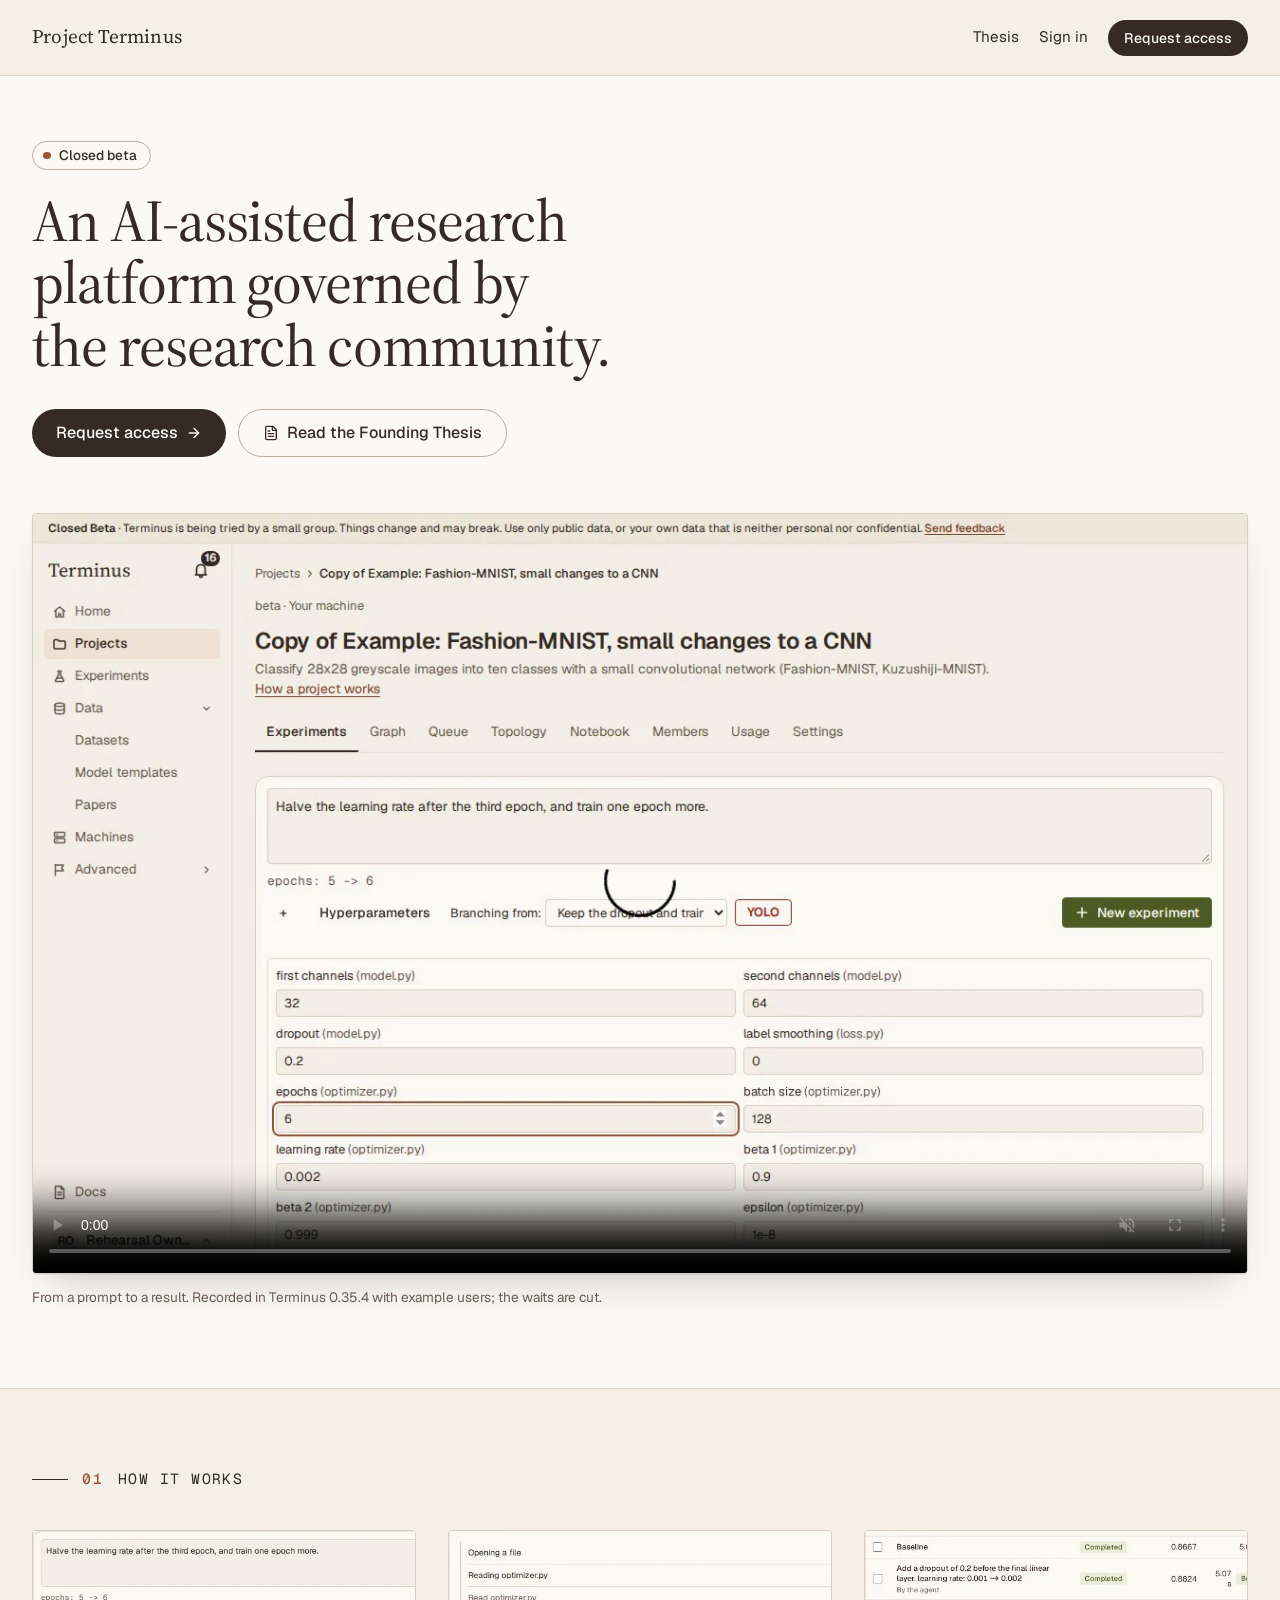
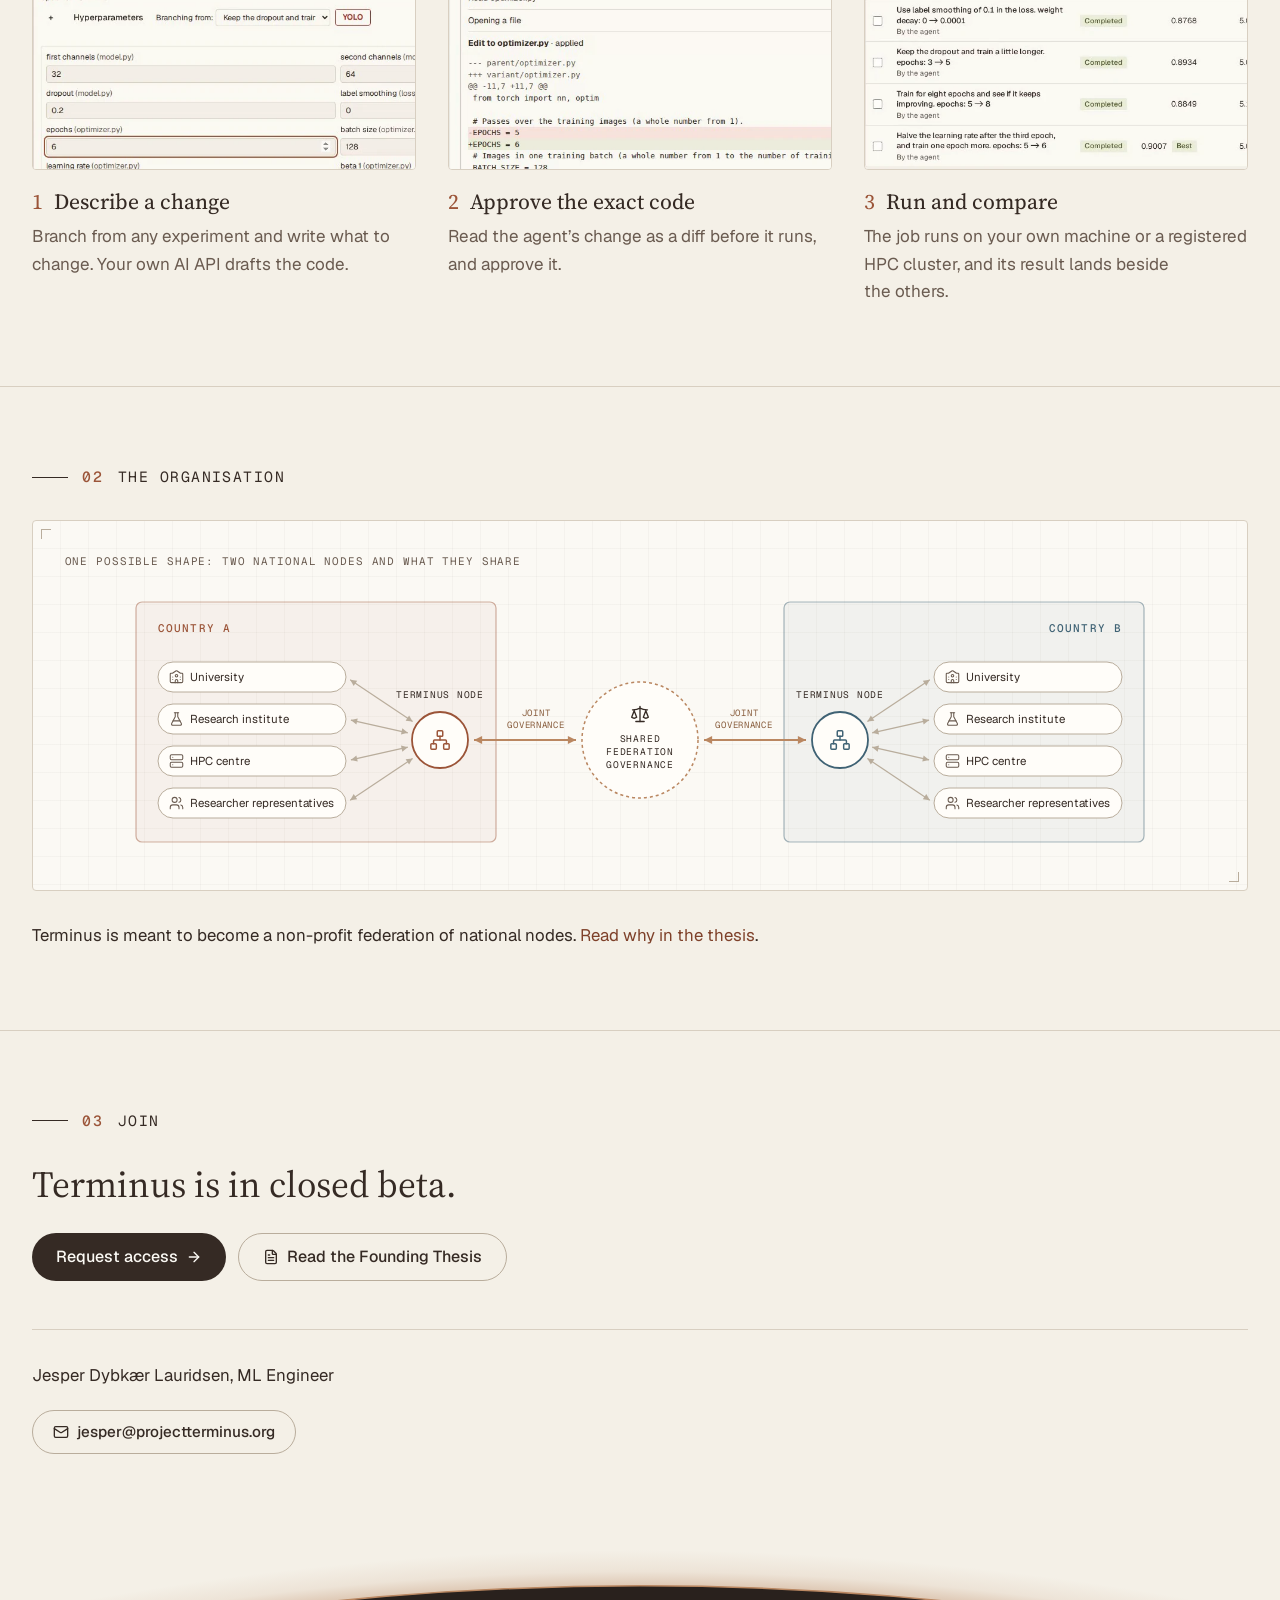
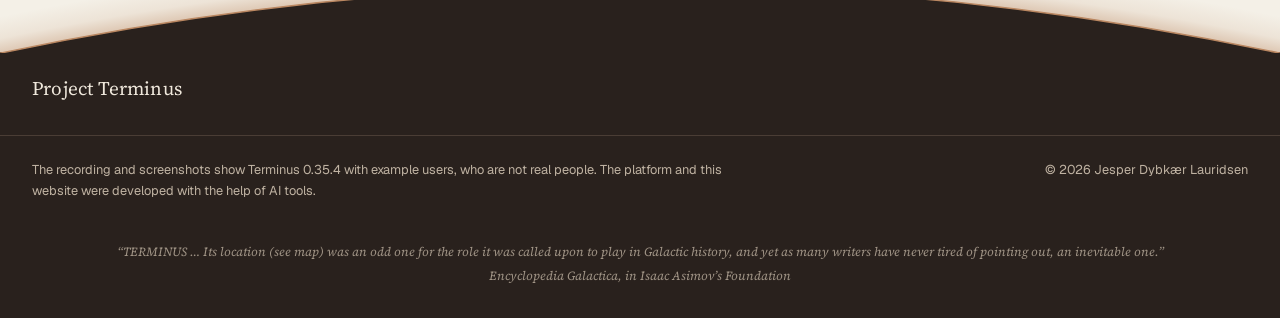
==== commit e7e18a4e: "Publish 2026-11-27 (source 6770b36)" ====
--- a/index.html
+++ b/index.html
@@ -1,7 +1,9 @@
-<!DOCTYPE html><html lang="en"><head><meta charset="utf-8"><meta http-equiv="Content-Security-Policy" content="default-src 'none'; script-src 'self'; img-src 'self'; media-src 'self'; style-src 'self'; font-src 'self'; base-uri 'none'; form-action 'none'; require-trusted-types-for 'script'; trusted-types 'none'"><meta name="viewport" content="width=device-width, initial-scale=1"><meta name="description" content="An AI-assisted research platform governed by the research community, in closed beta."><meta name="referrer" content="no-referrer"><meta name="color-scheme" content="light"><meta name="theme-color" content="#f4f0e7"><title>Project Terminus: an AI-assisted research platform governed by the research community</title><link rel="preload" href="/fonts/source-serif-4-opsz.woff2" as="font" type="font/woff2" crossorigin><link rel="preload" href="/fonts/geist-latin-wght-normal.woff2" as="font" type="font/woff2" crossorigin><link rel="stylesheet" href="/_astro/Base.CXzDjbP7.css"><link rel="stylesheet" href="/_astro/index.DD9HbJ_b.css"></head><body class="min-h-dvh bg-ivory text-umber antialiased"><a href="#main" class="sr-only focus:not-sr-only focus:fixed focus:top-3 focus:left-3 focus:z-50 focus:bg-paper focus:px-3 focus:py-2">Skip to the content</a><header class="border-b border-stone"><div class="wrap flex flex-wrap items-center justify-between gap-x-8 gap-y-3 py-4 sm:py-5"><a href="/" class="text-umber no-underline hover:text-umber" aria-label="Project Terminus, home"><span class="font-serif text-[1.2rem] leading-none tracking-[0.01em]">Project Terminus</span></a><nav aria-label="Main"><ul class="flex flex-wrap gap-x-6 gap-y-1 text-[0.95rem]"><li><a href="/thesis/" class="text-umber no-underline hover:text-sienna-deep hover:underline">Thesis</a></li><li><a href="https://app.projectterminus.org/research/sign-up" class="text-umber no-underline hover:text-sienna-deep hover:underline">Request access</a></li><li><a href="https://app.projectterminus.org/" class="text-umber no-underline hover:text-sienna-deep hover:underline">Sign in</a></li></ul></nav></div></header><main id="main"><section aria-labelledby="hero-title" class="border-b border-stone bg-paper pt-16 pb-16 sm:pt-24 sm:pb-20"><div class="wrap"><h1 id="hero-title" class="max-w-[18ch] text-[clamp(2.4rem,5.2vw,4.2rem)] leading-[1.06] tracking-[-0.018em]">An AI-assisted research platform governed by the research community.</h1><div class="mt-10 flex flex-col gap-3 sm:flex-row sm:flex-wrap"><a href="https://app.projectterminus.org/research/sign-up" class="inline-flex items-center justify-center gap-2 whitespace-nowrap rounded-full font-medium no-underline transition-colors focus-visible:outline-2 focus-visible:outline-offset-3 focus-visible:outline-sienna [&amp;_svg]:size-4 [&amp;_svg]:shrink-0 bg-umber text-paper hover:bg-sienna-deep hover:text-paper h-12 px-6 text-base">
+<!DOCTYPE html><html lang="en"><head><meta charset="utf-8"><meta http-equiv="Content-Security-Policy" content="default-src 'none'; script-src 'self'; img-src 'self'; media-src 'self'; style-src 'self'; font-src 'self'; base-uri 'none'; form-action 'none'; require-trusted-types-for 'script'; trusted-types 'none'"><meta name="viewport" content="width=device-width, initial-scale=1"><meta name="description" content="An AI-assisted research platform governed by the research community, in closed beta."><meta name="referrer" content="no-referrer"><meta name="color-scheme" content="light"><meta name="theme-color" content="#f4f0e7"><title>Project Terminus: an AI-assisted research platform governed by the research community</title><meta property="og:type" content="website"><meta property="og:site_name" content="Project Terminus"><meta property="og:title" content="Project Terminus: an AI-assisted research platform governed by the research community"><meta property="og:description" content="An AI-assisted research platform governed by the research community, in closed beta."><meta property="og:url" content="https://projectterminus.org/"><meta property="og:image" content="https://projectterminus.org/og.jpg"><meta property="og:image:width" content="1200"><meta property="og:image:height" content="630"><meta property="og:image:alt" content="Project Terminus, in closed beta: the headline beside the review page of an AI draft."><meta name="twitter:card" content="summary_large_image"><link rel="icon" href="/favicon.svg" type="image/svg+xml"><link rel="icon" href="/favicon-32.png" type="image/png" sizes="32x32"><link rel="apple-touch-icon" href="/apple-touch-icon.png"><link rel="preload" href="/fonts/source-serif-4-opsz.woff2" as="font" type="font/woff2" crossorigin><link rel="preload" href="/fonts/geist-latin-wght-normal.woff2" as="font" type="font/woff2" crossorigin><link rel="stylesheet" href="/_astro/Base.fpsDo928.css"><link rel="stylesheet" href="/_astro/index.DD9HbJ_b.css"></head><body class="min-h-dvh bg-ivory text-umber antialiased"><a href="#main" class="sr-only focus:not-sr-only focus:fixed focus:top-3 focus:left-3 focus:z-50 focus:bg-paper focus:px-3 focus:py-2">Skip to the content</a><header class="border-b border-stone"><div class="wrap flex flex-wrap items-center justify-between gap-x-8 gap-y-3 py-3 sm:py-4"><a href="/" class="py-2 text-umber no-underline hover:text-umber" aria-label="Project Terminus, home"><span class="font-serif text-[1.2rem] leading-none tracking-[0.01em]">Project Terminus</span></a><nav aria-label="Main"><ul class="flex flex-wrap items-center gap-x-5 gap-y-1 text-[0.95rem]"><li><a href="/thesis/" class="inline-block py-2 text-umber no-underline hover:text-sienna-deep hover:underline">Thesis</a></li><li><a href="https://app.projectterminus.org/" class="inline-block py-2 text-umber no-underline hover:text-sienna-deep hover:underline">Sign in</a></li><li><a href="https://app.projectterminus.org/research/sign-up" class="inline-flex items-center justify-center gap-2 whitespace-nowrap rounded-full font-medium no-underline transition-colors focus-visible:outline-2 focus-visible:outline-offset-3 focus-visible:outline-sienna [&amp;_svg]:size-4 [&amp;_svg]:shrink-0 bg-umber text-paper hover:bg-sienna-deep hover:text-paper h-9 px-4 text-sm">Request access</a></li></ul></nav></div></header><main id="main"><section aria-labelledby="hero-title" class="bg-paper pt-12 pb-16 sm:pt-16 sm:pb-20"><div class="wrap"><p class="status"><span aria-hidden="true"></span>Closed beta</p><h1 id="hero-title" class="mt-5 max-w-[24ch] text-[clamp(2.3rem,4.6vw,3.9rem)] leading-[1.06] tracking-[-0.018em]">An AI-assisted research platform governed by the research community.</h1><div class="mt-8 flex flex-col gap-3 sm:flex-row sm:flex-wrap"><a href="https://app.projectterminus.org/research/sign-up" class="inline-flex items-center justify-center gap-2 whitespace-nowrap rounded-full font-medium no-underline transition-colors focus-visible:outline-2 focus-visible:outline-offset-3 focus-visible:outline-sienna [&amp;_svg]:size-4 [&amp;_svg]:shrink-0 bg-umber text-paper hover:bg-sienna-deep hover:text-paper h-12 px-6 text-base">
             Request access
             <svg xmlns="http://www.w3.org/2000/svg" width="24" height="24" viewBox="0 0 24 24" fill="none" stroke="currentColor" stroke-width="2" stroke-linecap="round" stroke-linejoin="round" class="lucide lucide-arrow-right" aria-hidden="true"><path d="M5 12h14"></path><path d="m12 5 7 7-7 7"></path></svg></a><a href="/thesis/" class="inline-flex items-center justify-center gap-2 whitespace-nowrap rounded-full font-medium no-underline transition-colors focus-visible:outline-2 focus-visible:outline-offset-3 focus-visible:outline-sienna [&amp;_svg]:size-4 [&amp;_svg]:shrink-0 border border-stone-deep text-umber hover:border-umber hover:text-umber h-12 px-6 text-base"><svg xmlns="http://www.w3.org/2000/svg" width="24" height="24" viewBox="0 0 24 24" fill="none" stroke="currentColor" stroke-width="2" stroke-linecap="round" stroke-linejoin="round" class="lucide lucide-file-text" aria-hidden="true"><path d="M6 22a2 2 0 0 1-2-2V4a2 2 0 0 1 2-2h8a2.4 2.4 0 0 1 1.704.706l3.588 3.588A2.4 2.4 0 0 1 20 8v12a2 2 0 0 1-2 2z"></path><path d="M14 2v5a1 1 0 0 0 1 1h5"></path><path d="M10 9H8"></path><path d="M16 13H8"></path><path d="M16 17H8"></path></svg>
             Read the Founding Thesis
-          </a></div></div></section><section id="platform" aria-labelledby="platform-title" class="scroll-mt-4 pt-16 pb-16 sm:pt-20 sm:pb-20"><div class="wrap"><h2 id="platform-title" class="kicker"><b>01</b> The platform</h2><figure class="mt-8"><div class="overflow-hidden rounded-[4px] border border-stone bg-paper"><video class="block h-auto w-full motion-reduce:hidden" src="/media/prompt.mp4" poster="/media/prompt-poster.webp" width="1280" height="800" autoplay muted loop playsinline controls disablepictureinpicture preload="auto" aria-label="A recording of Terminus with example users: a member branches from the best experiment and types a change into the prompt, the agent drafts the code, the member reviews the exact change and approves it, the accuracy curve grows epoch by epoch, and the new experiment comes out as the best so far."></video><video class="hidden h-auto w-full motion-reduce:block" src="/media/prompt.mp4" poster="/media/prompt-poster.webp" width="1280" height="800" muted playsinline controls disablepictureinpicture preload="none" aria-label="A recording of Terminus with example users: a member branches from the best experiment and types a change into the prompt, the agent drafts the code, the member reviews the exact change and approves it, the accuracy curve grows epoch by epoch, and the new experiment comes out as the best so far."></video></div><figcaption class="mt-3 text-[0.85rem] leading-relaxed text-muted">From a prompt to a result. Recorded in Terminus 0.35.4 with example users; the waits are cut.</figcaption></figure><div class="mt-10 grid gap-x-8 gap-y-10 md:grid-cols-2"><figure><a href="/media/experiments-1280.webp" class="block overflow-hidden rounded-[4px] border border-stone bg-paper"><img class="block h-auto w-full" src="/media/experiments-1280.webp" width="1280" height="800" decoding="async" alt="A project in Terminus: the prompt for a new experiment above a table of six experiments, each a change drafted by the agent, with its accuracy; the newest, at 0.9007, is marked best."></a><figcaption class="mt-3 text-[0.85rem] leading-relaxed text-muted">The experiments: each a change typed into the prompt and drafted by the agent, with its result.</figcaption></figure><figure><a href="/media/review-1280.webp" class="block overflow-hidden rounded-[4px] border border-stone bg-paper"><img class="block h-auto w-full" src="/media/review-1280.webp" width="1280" height="800" decoding="async" alt="The review page of an AI draft in Terminus: what was asked (halve the learning rate after the third epoch and train one epoch more), the experiment it branches from, and the change the agent made to optimizer.py, shown as a diff."></a><figcaption class="mt-3 text-[0.85rem] leading-relaxed text-muted">An AI draft waits until a person approves its exact code.</figcaption></figure></div><div class="copy mt-10"><p>Use your own AI API to draft the changes. To run the jobs, add your own machine or connect to a registered HPC cluster.</p></div></div></section><section id="organisation" aria-labelledby="organisation-title" class="scroll-mt-4 border-t border-stone pt-16 pb-16 sm:pt-20 sm:pb-20"><div class="wrap"><h2 id="organisation-title" class="kicker"><b>02</b> The organisation</h2><div class="mt-8"><figure class="fed" aria-label="A diagram of one possible shape of the organisation: two national clusters of the same size around a small centre, the governance they share. In each cluster a Terminus node is linked both ways to a university, a research institute, an HPC centre and researcher representatives, and each node is linked both ways to the centre in joint governance."><div class="fed-board plate"><p class="fed-region-label">One possible shape: two national nodes and what they share</p><svg class="fed-svg fed-svg--wide" viewBox="0 0 1040 272" width="1040" height="272" aria-hidden="true" focusable="false"><defs><marker id="fed-w-rep" viewBox="0 0 8 8" refX="7" refY="4" markerWidth="7" markerHeight="7" orient="auto-start-reverse"><path class="fed-head fed-head--rep" d="M1 1 L7 4 L1 7 Z"></path></marker><marker id="fed-w-gov" viewBox="0 0 8 8" refX="7" refY="4" markerWidth="6" markerHeight="6" orient="auto-start-reverse"><path class="fed-head fed-head--gov" d="M1 1 L7 4 L1 7 Z"></path></marker></defs><g class="fed-cluster" data-c="1"><g class="fed-step fed-step--1"><rect class="fed-box" x="16" y="16" width="360" height="240" rx="6"></rect><text class="fed-country" x="38" y="46" text-anchor="start">Country A</text><g><rect class="fed-pill" x="38" y="76" width="188" height="30" rx="15"></rect><svg xmlns="http://www.w3.org/2000/svg" width="15" height="15" viewBox="0 0 24 24" fill="none" stroke="currentColor" stroke-width="1.7" stroke-linecap="round" stroke-linejoin="round" class="lucide lucide-university lucide-school-2 fed-pill-icon" x="49" y="83.5" aria-hidden="true"><path d="M14 21v-3a2 2 0 0 0-4 0v3"></path><path d="M18 12h.01"></path><path d="M18 16h.01"></path><path d="M22 7a1 1 0 0 0-1-1h-2a2 2 0 0 1-1.143-.359L13.143 2.36a2 2 0 0 0-2.286-.001L6.143 5.64A2 2 0 0 1 5 6H3a1 1 0 0 0-1 1v12a2 2 0 0 0 2 2h16a2 2 0 0 0 2-2z"></path><path d="M6 12h.01"></path><path d="M6 16h.01"></path><circle cx="12" cy="10" r="2"></circle></svg><text class="fed-pill-text" x="70" y="95">University</text></g><g><rect class="fed-pill" x="38" y="118" width="188" height="30" rx="15"></rect><svg xmlns="http://www.w3.org/2000/svg" width="15" height="15" viewBox="0 0 24 24" fill="none" stroke="currentColor" stroke-width="1.7" stroke-linecap="round" stroke-linejoin="round" class="lucide lucide-flask-conical fed-pill-icon" x="49" y="125.5" aria-hidden="true"><path d="M14 2v6a2 2 0 0 0 .245.96l5.51 10.08A2 2 0 0 1 18 22H6a2 2 0 0 1-1.755-2.96l5.51-10.08A2 2 0 0 0 10 8V2"></path><path d="M6.453 15h11.094"></path><path d="M8.5 2h7"></path></svg><text class="fed-pill-text" x="70" y="137">Research institute</text></g><g><rect class="fed-pill" x="38" y="160" width="188" height="30" rx="15"></rect><svg xmlns="http://www.w3.org/2000/svg" width="15" height="15" viewBox="0 0 24 24" fill="none" stroke="currentColor" stroke-width="1.7" stroke-linecap="round" stroke-linejoin="round" class="lucide lucide-server fed-pill-icon" x="49" y="167.5" aria-hidden="true"><rect width="20" height="8" x="2" y="2" rx="2" ry="2"></rect><rect width="20" height="8" x="2" y="14" rx="2" ry="2"></rect><line x1="6" x2="6.01" y1="6" y2="6"></line><line x1="6" x2="6.01" y1="18" y2="18"></line></svg><text class="fed-pill-text" x="70" y="179">HPC centre</text></g><g><rect class="fed-pill" x="38" y="202" width="188" height="30" rx="15"></rect><svg xmlns="http://www.w3.org/2000/svg" width="15" height="15" viewBox="0 0 24 24" fill="none" stroke="currentColor" stroke-width="1.7" stroke-linecap="round" stroke-linejoin="round" class="lucide lucide-users fed-pill-icon" x="49" y="209.5" aria-hidden="true"><path d="M16 21v-2a4 4 0 0 0-4-4H6a4 4 0 0 0-4 4v2"></path><path d="M16 3.128a4 4 0 0 1 0 7.744"></path><path d="M22 21v-2a4 4 0 0 0-3-3.87"></path><circle cx="9" cy="7" r="4"></circle></svg><text class="fed-pill-text" x="70" y="221">Researcher representatives</text></g></g><g class="fed-step fed-step--2"><line class="fed-rep" x1="230.2" y1="93.8" x2="292.6" y2="135.6" marker-start="url(#fed-w-rep)" marker-end="url(#fed-w-rep)"></line><line class="fed-rep" x1="230.9" y1="134.1" x2="287.8" y2="146.8" marker-start="url(#fed-w-rep)" marker-end="url(#fed-w-rep)"></line><line class="fed-rep" x1="230.9" y1="173.9" x2="287.8" y2="161.2" marker-start="url(#fed-w-rep)" marker-end="url(#fed-w-rep)"></line><line class="fed-rep" x1="230.2" y1="214.2" x2="292.6" y2="172.4" marker-start="url(#fed-w-rep)" marker-end="url(#fed-w-rep)"></line><circle class="fed-node" cx="320" cy="154" r="28"></circle><svg xmlns="http://www.w3.org/2000/svg" width="22" height="22" viewBox="0 0 24 24" fill="none" stroke="currentColor" stroke-width="1.6" stroke-linecap="round" stroke-linejoin="round" class="lucide lucide-network fed-node-icon" x="309" y="143" aria-hidden="true"><rect x="16" y="16" width="6" height="6" rx="1"></rect><rect x="2" y="16" width="6" height="6" rx="1"></rect><rect x="9" y="2" width="6" height="6" rx="1"></rect><path d="M5 16v-3a1 1 0 0 1 1-1h12a1 1 0 0 1 1 1v3"></path><path d="M12 12V8"></path></svg><text class="fed-node-label" x="320" y="112" text-anchor="middle">Terminus node</text></g></g><g class="fed-cluster" data-c="2"><g class="fed-step fed-step--1"><rect class="fed-box" x="664" y="16" width="360" height="240" rx="6"></rect><text class="fed-country" x="1002" y="46" text-anchor="end">Country B</text><g><rect class="fed-pill" x="814" y="76" width="188" height="30" rx="15"></rect><svg xmlns="http://www.w3.org/2000/svg" width="15" height="15" viewBox="0 0 24 24" fill="none" stroke="currentColor" stroke-width="1.7" stroke-linecap="round" stroke-linejoin="round" class="lucide lucide-university lucide-school-2 fed-pill-icon" x="825" y="83.5" aria-hidden="true"><path d="M14 21v-3a2 2 0 0 0-4 0v3"></path><path d="M18 12h.01"></path><path d="M18 16h.01"></path><path d="M22 7a1 1 0 0 0-1-1h-2a2 2 0 0 1-1.143-.359L13.143 2.36a2 2 0 0 0-2.286-.001L6.143 5.64A2 2 0 0 1 5 6H3a1 1 0 0 0-1 1v12a2 2 0 0 0 2 2h16a2 2 0 0 0 2-2z"></path><path d="M6 12h.01"></path><path d="M6 16h.01"></path><circle cx="12" cy="10" r="2"></circle></svg><text class="fed-pill-text" x="846" y="95">University</text></g><g><rect class="fed-pill" x="814" y="118" width="188" height="30" rx="15"></rect><svg xmlns="http://www.w3.org/2000/svg" width="15" height="15" viewBox="0 0 24 24" fill="none" stroke="currentColor" stroke-width="1.7" stroke-linecap="round" stroke-linejoin="round" class="lucide lucide-flask-conical fed-pill-icon" x="825" y="125.5" aria-hidden="true"><path d="M14 2v6a2 2 0 0 0 .245.96l5.51 10.08A2 2 0 0 1 18 22H6a2 2 0 0 1-1.755-2.96l5.51-10.08A2 2 0 0 0 10 8V2"></path><path d="M6.453 15h11.094"></path><path d="M8.5 2h7"></path></svg><text class="fed-pill-text" x="846" y="137">Research institute</text></g><g><rect class="fed-pill" x="814" y="160" width="188" height="30" rx="15"></rect><svg xmlns="http://www.w3.org/2000/svg" width="15" height="15" viewBox="0 0 24 24" fill="none" stroke="currentColor" stroke-width="1.7" stroke-linecap="round" stroke-linejoin="round" class="lucide lucide-server fed-pill-icon" x="825" y="167.5" aria-hidden="true"><rect width="20" height="8" x="2" y="2" rx="2" ry="2"></rect><rect width="20" height="8" x="2" y="14" rx="2" ry="2"></rect><line x1="6" x2="6.01" y1="6" y2="6"></line><line x1="6" x2="6.01" y1="18" y2="18"></line></svg><text class="fed-pill-text" x="846" y="179">HPC centre</text></g><g><rect class="fed-pill" x="814" y="202" width="188" height="30" rx="15"></rect><svg xmlns="http://www.w3.org/2000/svg" width="15" height="15" viewBox="0 0 24 24" fill="none" stroke="currentColor" stroke-width="1.7" stroke-linecap="round" stroke-linejoin="round" class="lucide lucide-users fed-pill-icon" x="825" y="209.5" aria-hidden="true"><path d="M16 21v-2a4 4 0 0 0-4-4H6a4 4 0 0 0-4 4v2"></path><path d="M16 3.128a4 4 0 0 1 0 7.744"></path><path d="M22 21v-2a4 4 0 0 0-3-3.87"></path><circle cx="9" cy="7" r="4"></circle></svg><text class="fed-pill-text" x="846" y="221">Researcher representatives</text></g></g><g class="fed-step fed-step--2"><line class="fed-rep" x1="809.8" y1="93.8" x2="747.4" y2="135.6" marker-start="url(#fed-w-rep)" marker-end="url(#fed-w-rep)"></line><line class="fed-rep" x1="809.1" y1="134.1" x2="752.2" y2="146.8" marker-start="url(#fed-w-rep)" marker-end="url(#fed-w-rep)"></line><line class="fed-rep" x1="809.1" y1="173.9" x2="752.2" y2="161.2" marker-start="url(#fed-w-rep)" marker-end="url(#fed-w-rep)"></line><line class="fed-rep" x1="809.8" y1="214.2" x2="747.4" y2="172.4" marker-start="url(#fed-w-rep)" marker-end="url(#fed-w-rep)"></line><circle class="fed-node" cx="720" cy="154" r="28"></circle><svg xmlns="http://www.w3.org/2000/svg" width="22" height="22" viewBox="0 0 24 24" fill="none" stroke="currentColor" stroke-width="1.6" stroke-linecap="round" stroke-linejoin="round" class="lucide lucide-network fed-node-icon" x="709" y="143" aria-hidden="true"><rect x="16" y="16" width="6" height="6" rx="1"></rect><rect x="2" y="16" width="6" height="6" rx="1"></rect><rect x="9" y="2" width="6" height="6" rx="1"></rect><path d="M5 16v-3a1 1 0 0 1 1-1h12a1 1 0 0 1 1 1v3"></path><path d="M12 12V8"></path></svg><text class="fed-node-label" x="720" y="112" text-anchor="middle">Terminus node</text></g></g><g class="fed-step fed-step--3"><g><line class="fed-gov" x1="354" y1="154" x2="456" y2="154" marker-start="url(#fed-w-gov)" marker-end="url(#fed-w-gov)"></line><text class="fed-edge-label fed-edge-label--gov" x="416" y="130" text-anchor="middle"><tspan x="416" dy="0">Joint</tspan><tspan x="416" dy="12">governance</tspan></text></g><g><line class="fed-gov" x1="686" y1="154" x2="584" y2="154" marker-start="url(#fed-w-gov)" marker-end="url(#fed-w-gov)"></line><text class="fed-edge-label fed-edge-label--gov" x="624" y="130" text-anchor="middle"><tspan x="624" dy="0">Joint</tspan><tspan x="624" dy="12">governance</tspan></text></g><circle class="fed-centre" cx="520" cy="154" r="58"></circle><svg xmlns="http://www.w3.org/2000/svg" width="20" height="20" viewBox="0 0 24 24" fill="none" stroke="currentColor" stroke-width="1.6" stroke-linecap="round" stroke-linejoin="round" class="lucide lucide-scale fed-centre-icon" x="510" y="118" aria-hidden="true"><path d="M12 3v18"></path><path d="m19 8 3 8a5 5 0 0 1-6 0zV7"></path><path d="M3 7h1a17 17 0 0 0 8-2 17 17 0 0 0 8 2h1"></path><path d="m5 8 3 8a5 5 0 0 1-6 0zV7"></path><path d="M7 21h10"></path></svg><text class="fed-centre-label" x="520" y="156" text-anchor="middle"><tspan x="520" dy="0">Shared</tspan><tspan x="520" dy="13">federation</tspan><tspan x="520" dy="13">governance</tspan></text></g></svg><svg class="fed-svg fed-svg--narrow" viewBox="0 0 360 536" width="360" height="536" aria-hidden="true" focusable="false"><defs><marker id="fed-n-rep" viewBox="0 0 8 8" refX="7" refY="4" markerWidth="6" markerHeight="6" orient="auto-start-reverse"><path class="fed-head fed-head--rep" d="M1 1 L7 4 L1 7 Z"></path></marker><marker id="fed-n-gov" viewBox="0 0 8 8" refX="7" refY="4" markerWidth="5" markerHeight="5" orient="auto-start-reverse"><path class="fed-head fed-head--gov" d="M1 1 L7 4 L1 7 Z"></path></marker></defs><g class="fed-cluster" data-c="1"><g class="fed-step fed-step--1"><rect class="fed-box" x="6" y="6" width="348" height="196" rx="5"></rect><text class="fed-country" x="22" y="30">Country A</text><g><circle class="fed-dot" cx="22" cy="54" r="3"></circle><text class="fed-list-text" x="32" y="58"><tspan x="32" dy="0">University</tspan></text></g><g><circle class="fed-dot" cx="22" cy="80" r="3"></circle><text class="fed-list-text" x="32" y="84"><tspan x="32" dy="0">Research institute</tspan></text></g><g><circle class="fed-dot" cx="22" cy="106" r="3"></circle><text class="fed-list-text" x="32" y="110"><tspan x="32" dy="0">HPC centre</tspan></text></g><g><circle class="fed-dot" cx="22" cy="132" r="3"></circle><text class="fed-list-text" x="32" y="136"><tspan x="32" dy="0">Researcher</tspan><tspan x="32" dy="12">representatives</tspan></text></g></g><g class="fed-step fed-step--2"><line class="fed-rep" x1="22" y1="54" x2="22" y2="172"></line><line class="fed-rep" x1="22" y1="172" x2="225" y2="172" marker-start="url(#fed-n-rep)" marker-end="url(#fed-n-rep)"></line><circle class="fed-node" cx="250" cy="172" r="20"></circle><svg xmlns="http://www.w3.org/2000/svg" width="16" height="16" viewBox="0 0 24 24" fill="none" stroke="currentColor" stroke-width="1.7" stroke-linecap="round" stroke-linejoin="round" class="lucide lucide-network fed-node-icon" x="242" y="164" aria-hidden="true"><rect x="16" y="16" width="6" height="6" rx="1"></rect><rect x="2" y="16" width="6" height="6" rx="1"></rect><rect x="9" y="2" width="6" height="6" rx="1"></rect><path d="M5 16v-3a1 1 0 0 1 1-1h12a1 1 0 0 1 1 1v3"></path><path d="M12 12V8"></path></svg><text class="fed-node-label" x="222" y="165" text-anchor="end">Terminus node</text></g></g><g class="fed-cluster" data-c="2"><g class="fed-step fed-step--1"><rect class="fed-box" x="6" y="334" width="348" height="196" rx="5"></rect><text class="fed-country" x="22" y="358">Country B</text><g><circle class="fed-dot" cx="22" cy="414" r="3"></circle><text class="fed-list-text" x="32" y="418"><tspan x="32" dy="0">University</tspan></text></g><g><circle class="fed-dot" cx="22" cy="440" r="3"></circle><text class="fed-list-text" x="32" y="444"><tspan x="32" dy="0">Research institute</tspan></text></g><g><circle class="fed-dot" cx="22" cy="466" r="3"></circle><text class="fed-list-text" x="32" y="470"><tspan x="32" dy="0">HPC centre</tspan></text></g><g><circle class="fed-dot" cx="22" cy="492" r="3"></circle><text class="fed-list-text" x="32" y="496"><tspan x="32" dy="0">Researcher</tspan><tspan x="32" dy="12">representatives</tspan></text></g></g><g class="fed-step fed-step--2"><line class="fed-rep" x1="22" y1="384" x2="22" y2="492"></line><line class="fed-rep" x1="22" y1="384" x2="225" y2="384" marker-start="url(#fed-n-rep)" marker-end="url(#fed-n-rep)"></line><circle class="fed-node" cx="250" cy="384" r="20"></circle><svg xmlns="http://www.w3.org/2000/svg" width="16" height="16" viewBox="0 0 24 24" fill="none" stroke="currentColor" stroke-width="1.7" stroke-linecap="round" stroke-linejoin="round" class="lucide lucide-network fed-node-icon" x="242" y="376" aria-hidden="true"><rect x="16" y="16" width="6" height="6" rx="1"></rect><rect x="2" y="16" width="6" height="6" rx="1"></rect><rect x="9" y="2" width="6" height="6" rx="1"></rect><path d="M5 16v-3a1 1 0 0 1 1-1h12a1 1 0 0 1 1 1v3"></path><path d="M12 12V8"></path></svg><text class="fed-node-label" x="222" y="377" text-anchor="end">Terminus node</text></g></g><g class="fed-step fed-step--3"><line class="fed-gov" x1="235.3" y1="192.2" x2="211.2" y2="225.2" marker-start="url(#fed-n-gov)" marker-end="url(#fed-n-gov)"></line><line class="fed-gov" x1="237.1" y1="362.6" x2="207.4" y2="313.4" marker-start="url(#fed-n-gov)" marker-end="url(#fed-n-gov)"></line><text class="fed-edge-label fed-edge-label--gov" x="120" y="266" text-anchor="end"><tspan x="120" dy="0">Joint</tspan><tspan x="120" dy="12">governance</tspan></text><circle class="fed-centre" cx="180" cy="268" r="48"></circle><svg xmlns="http://www.w3.org/2000/svg" width="16" height="16" viewBox="0 0 24 24" fill="none" stroke="currentColor" stroke-width="1.7" stroke-linecap="round" stroke-linejoin="round" class="lucide lucide-scale fed-centre-icon" x="172" y="237" aria-hidden="true"><path d="M12 3v18"></path><path d="m19 8 3 8a5 5 0 0 1-6 0zV7"></path><path d="M3 7h1a17 17 0 0 0 8-2 17 17 0 0 0 8 2h1"></path><path d="m5 8 3 8a5 5 0 0 1-6 0zV7"></path><path d="M7 21h10"></path></svg><text class="fed-centre-label" x="180" y="269" text-anchor="middle"><tspan x="180" dy="0">Shared</tspan><tspan x="180" dy="11">federation</tspan><tspan x="180" dy="11">governance</tspan></text></g></svg></div></figure></div><div class="copy mt-8"><p>Terminus is meant to become a non-profit federation of national nodes. <a href="/thesis/">Read why in the thesis</a>.</p></div></div></section><section id="contact" aria-labelledby="contact-title" class="scroll-mt-4 border-t border-stone pt-16 pb-16 sm:pt-20 sm:pb-20"><div class="wrap"><h2 id="contact-title" class="kicker"><b>03</b> Contact</h2><div class="mt-8"><p class="text-[1.05rem] leading-relaxed">Jesper Dybkær Lauridsen, ML Engineer</p><div class="mt-5 flex flex-wrap gap-3"><a href="mailto:jesper@projectterminus.org" class="inline-flex items-center justify-center gap-2 whitespace-nowrap rounded-full font-medium no-underline transition-colors focus-visible:outline-2 focus-visible:outline-offset-3 focus-visible:outline-sienna [&amp;_svg]:size-4 [&amp;_svg]:shrink-0 border border-stone-deep text-umber hover:border-umber hover:text-umber h-11 px-5 text-[0.95rem]"><svg xmlns="http://www.w3.org/2000/svg" width="24" height="24" viewBox="0 0 24 24" fill="none" stroke="currentColor" stroke-width="2" stroke-linecap="round" stroke-linejoin="round" class="lucide lucide-mail" aria-hidden="true"><path d="m22 7-8.991 5.727a2 2 0 0 1-2.009 0L2 7"></path><rect x="2" y="4" width="20" height="16" rx="2"></rect></svg>jesper@projectterminus.org</a><a href="/thesis/" class="inline-flex items-center justify-center gap-2 whitespace-nowrap rounded-full font-medium no-underline transition-colors focus-visible:outline-2 focus-visible:outline-offset-3 focus-visible:outline-sienna [&amp;_svg]:size-4 [&amp;_svg]:shrink-0 border border-stone-deep text-umber hover:border-umber hover:text-umber h-11 px-5 text-[0.95rem]"><svg xmlns="http://www.w3.org/2000/svg" width="24" height="24" viewBox="0 0 24 24" fill="none" stroke="currentColor" stroke-width="2" stroke-linecap="round" stroke-linejoin="round" class="lucide lucide-file-text" aria-hidden="true"><path d="M6 22a2 2 0 0 1-2-2V4a2 2 0 0 1 2-2h8a2.4 2.4 0 0 1 1.704.706l3.588 3.588A2.4 2.4 0 0 1 20 8v12a2 2 0 0 1-2 2z"></path><path d="M14 2v5a1 1 0 0 0 1 1h5"></path><path d="M10 9H8"></path><path d="M16 13H8"></path><path d="M16 17H8"></path></svg>
-              Founding Thesis
-            </a></div></div></div></section></main><footer class="mt-4"><svg class="planet" viewBox="0 -28 1000 80.66" width="1000" height="80.66" aria-hidden="true" focusable="false"><defs><radialGradient id="planet-atmosphere" gradientUnits="userSpaceOnUse" cx="500" cy="2400" r="2428"><stop class="planet-haze planet-haze--rim" offset="0.98847"></stop><stop class="planet-haze planet-haze--thin" offset="0.99308"></stop><stop class="planet-haze planet-haze--out" offset="1"></stop></radialGradient></defs><circle class="planet-atmosphere" cx="500" cy="2400" r="2428" fill="url(#planet-atmosphere)"></circle><path class="planet-body" d="M0 52.66 A2400 2400 0 0 1 1000 52.66 V80.66 H0 Z"></path><path class="planet-rim" d="M0 52.66 A2400 2400 0 0 1 1000 52.66"></path></svg><div class="bg-night text-on-night"><div class="wrap pt-6 pb-8"><span class="font-serif text-[1.2rem] leading-none tracking-[0.01em] text-on-night">Project Terminus</span></div><div class="border-t border-night-line"><div class="wrap py-6 text-[0.8rem] leading-relaxed text-on-night-muted"><div class="flex flex-col gap-2 md:flex-row md:justify-between md:gap-10"><p class="max-w-[90ch]">The recording and screenshots show Terminus 0.35.4 with example users, who are not real people. The platform and this website were developed with the help of AI tools.</p><p class="shrink-0">© 2026 Jesper Dybkær Lauridsen</p></div><p class="mt-10 pb-2 text-center font-serif text-[0.78rem] text-night-quiet italic"><span class="block">“TERMINUS … Its location (see map) was an odd one for the role it was called upon to play in Galactic history, and yet as many writers have never tired of pointing out, an inevitable one.”</span><span class="mt-1 block">Encyclopedia Galactica, in Isaac Asimov’s <cite>Foundation</cite></span></p></div></div></div></footer></body></html>+          </a></div><figure class="mt-12 sm:mt-14"><div class="overflow-hidden rounded-[4px] border border-stone bg-paper shadow-frame"><video class="block h-auto w-full motion-reduce:hidden" src="/media/prompt.mp4" poster="/media/prompt-poster.webp" width="1280" height="800" autoplay muted loop playsinline controls disablepictureinpicture preload="auto" aria-label="A recording of Terminus with example users: a member branches from the best experiment and types a change into the prompt, the agent drafts the code, the member reviews the exact change and approves it, the accuracy curve grows epoch by epoch, and the new experiment comes out as the best so far."></video><video class="hidden h-auto w-full motion-reduce:block" src="/media/prompt.mp4" poster="/media/prompt-poster.webp" width="1280" height="800" muted playsinline controls disablepictureinpicture preload="none" aria-label="A recording of Terminus with example users: a member branches from the best experiment and types a change into the prompt, the agent drafts the code, the member reviews the exact change and approves it, the accuracy curve grows epoch by epoch, and the new experiment comes out as the best so far."></video></div><figcaption class="mt-3 text-[0.85rem] leading-relaxed text-muted">From a prompt to a result. Recorded in Terminus 0.35.4 with example users; the waits are cut.</figcaption></figure></div></section><section id="platform" aria-labelledby="platform-title" class="scroll-mt-4 border-t border-stone pt-16 pb-16 sm:pt-20 sm:pb-20"><div class="wrap"><h2 id="platform-title" class="kicker"><b>01</b> How it works</h2><ol class="mt-10 grid gap-x-8 gap-y-12 md:grid-cols-3"><li><a href="/media/prompt-poster.webp" class="block overflow-hidden rounded-[4px] border border-stone bg-paper"><img class="block h-auto w-full" src="/media/step-describe.webp" width="640" height="400" loading="lazy" decoding="async" alt="A project in Terminus: the prompt reads “Halve the learning rate after the third epoch, and train one epoch more”, with the hyperparameters it changes (epochs: 5 to 6) and the New experiment button."></a><h3 class="step-title mt-5"><span class="step-number" aria-hidden="true">1</span>Describe a change</h3><p class="mt-2 max-w-[40ch] leading-relaxed text-muted">Branch from any experiment and write what to change. Your own AI API drafts the code.</p></li><li><a href="/media/review-1280.webp" class="block overflow-hidden rounded-[4px] border border-stone bg-paper"><img class="block h-auto w-full" src="/media/step-approve.webp" width="640" height="400" loading="lazy" decoding="async" alt="The review page of an AI draft in Terminus: what was asked, the experiment it branches from, and the change the agent made to optimizer.py, shown as a diff (EPOCHS = 5 becomes EPOCHS = 6)."></a><h3 class="step-title mt-5"><span class="step-number" aria-hidden="true">2</span>Approve the exact code</h3><p class="mt-2 max-w-[40ch] leading-relaxed text-muted">Read the agent’s change as a diff before it runs, and approve it.</p></li><li><a href="/media/experiments-1280.webp" class="block overflow-hidden rounded-[4px] border border-stone bg-paper"><img class="block h-auto w-full" src="/media/step-compare.webp" width="640" height="400" loading="lazy" decoding="async" alt="A table of six experiments in Terminus, each a change drafted by the agent, with its accuracy and compute time; the newest, at 0.9007, is marked best."></a><h3 class="step-title mt-5"><span class="step-number" aria-hidden="true">3</span>Run and compare</h3><p class="mt-2 max-w-[40ch] leading-relaxed text-muted">The job runs on your own machine or a registered HPC cluster, and its result lands beside the others.</p></li></ol></div></section><section id="organisation" aria-labelledby="organisation-title" class="scroll-mt-4 border-t border-stone pt-16 pb-16 sm:pt-20 sm:pb-20"><div class="wrap"><h2 id="organisation-title" class="kicker"><b>02</b> The organisation</h2><div class="mt-8"><figure class="fed" aria-label="A diagram of one possible shape of the organisation: two national clusters of the same size around a small centre, the governance they share. In each cluster a Terminus node is linked both ways to a university, a research institute, an HPC centre and researcher representatives, and each node is linked both ways to the centre in joint governance."><div class="fed-board plate"><p class="fed-region-label">One possible shape: two national nodes and what they share</p><svg class="fed-svg fed-svg--wide" viewBox="0 0 1040 272" width="1040" height="272" aria-hidden="true" focusable="false"><defs><marker id="fed-w-rep" viewBox="0 0 8 8" refX="7" refY="4" markerWidth="7" markerHeight="7" orient="auto-start-reverse"><path class="fed-head fed-head--rep" d="M1 1 L7 4 L1 7 Z"></path></marker><marker id="fed-w-gov" viewBox="0 0 8 8" refX="7" refY="4" markerWidth="6" markerHeight="6" orient="auto-start-reverse"><path class="fed-head fed-head--gov" d="M1 1 L7 4 L1 7 Z"></path></marker></defs><g class="fed-cluster" data-c="1"><g class="fed-step fed-step--1"><rect class="fed-box" x="16" y="16" width="360" height="240" rx="6"></rect><text class="fed-country" x="38" y="46" text-anchor="start">Country A</text><g><rect class="fed-pill" x="38" y="76" width="188" height="30" rx="15"></rect><svg xmlns="http://www.w3.org/2000/svg" width="15" height="15" viewBox="0 0 24 24" fill="none" stroke="currentColor" stroke-width="1.7" stroke-linecap="round" stroke-linejoin="round" class="lucide lucide-university lucide-school-2 fed-pill-icon" x="49" y="83.5" aria-hidden="true"><path d="M14 21v-3a2 2 0 0 0-4 0v3"></path><path d="M18 12h.01"></path><path d="M18 16h.01"></path><path d="M22 7a1 1 0 0 0-1-1h-2a2 2 0 0 1-1.143-.359L13.143 2.36a2 2 0 0 0-2.286-.001L6.143 5.64A2 2 0 0 1 5 6H3a1 1 0 0 0-1 1v12a2 2 0 0 0 2 2h16a2 2 0 0 0 2-2z"></path><path d="M6 12h.01"></path><path d="M6 16h.01"></path><circle cx="12" cy="10" r="2"></circle></svg><text class="fed-pill-text" x="70" y="95">University</text></g><g><rect class="fed-pill" x="38" y="118" width="188" height="30" rx="15"></rect><svg xmlns="http://www.w3.org/2000/svg" width="15" height="15" viewBox="0 0 24 24" fill="none" stroke="currentColor" stroke-width="1.7" stroke-linecap="round" stroke-linejoin="round" class="lucide lucide-flask-conical fed-pill-icon" x="49" y="125.5" aria-hidden="true"><path d="M14 2v6a2 2 0 0 0 .245.96l5.51 10.08A2 2 0 0 1 18 22H6a2 2 0 0 1-1.755-2.96l5.51-10.08A2 2 0 0 0 10 8V2"></path><path d="M6.453 15h11.094"></path><path d="M8.5 2h7"></path></svg><text class="fed-pill-text" x="70" y="137">Research institute</text></g><g><rect class="fed-pill" x="38" y="160" width="188" height="30" rx="15"></rect><svg xmlns="http://www.w3.org/2000/svg" width="15" height="15" viewBox="0 0 24 24" fill="none" stroke="currentColor" stroke-width="1.7" stroke-linecap="round" stroke-linejoin="round" class="lucide lucide-server fed-pill-icon" x="49" y="167.5" aria-hidden="true"><rect width="20" height="8" x="2" y="2" rx="2" ry="2"></rect><rect width="20" height="8" x="2" y="14" rx="2" ry="2"></rect><line x1="6" x2="6.01" y1="6" y2="6"></line><line x1="6" x2="6.01" y1="18" y2="18"></line></svg><text class="fed-pill-text" x="70" y="179">HPC centre</text></g><g><rect class="fed-pill" x="38" y="202" width="188" height="30" rx="15"></rect><svg xmlns="http://www.w3.org/2000/svg" width="15" height="15" viewBox="0 0 24 24" fill="none" stroke="currentColor" stroke-width="1.7" stroke-linecap="round" stroke-linejoin="round" class="lucide lucide-users fed-pill-icon" x="49" y="209.5" aria-hidden="true"><path d="M16 21v-2a4 4 0 0 0-4-4H6a4 4 0 0 0-4 4v2"></path><path d="M16 3.128a4 4 0 0 1 0 7.744"></path><path d="M22 21v-2a4 4 0 0 0-3-3.87"></path><circle cx="9" cy="7" r="4"></circle></svg><text class="fed-pill-text" x="70" y="221">Researcher representatives</text></g></g><g class="fed-step fed-step--2"><line class="fed-rep" x1="230.2" y1="93.8" x2="292.6" y2="135.6" marker-start="url(#fed-w-rep)" marker-end="url(#fed-w-rep)"></line><line class="fed-rep" x1="230.9" y1="134.1" x2="287.8" y2="146.8" marker-start="url(#fed-w-rep)" marker-end="url(#fed-w-rep)"></line><line class="fed-rep" x1="230.9" y1="173.9" x2="287.8" y2="161.2" marker-start="url(#fed-w-rep)" marker-end="url(#fed-w-rep)"></line><line class="fed-rep" x1="230.2" y1="214.2" x2="292.6" y2="172.4" marker-start="url(#fed-w-rep)" marker-end="url(#fed-w-rep)"></line><circle class="fed-node" cx="320" cy="154" r="28"></circle><svg xmlns="http://www.w3.org/2000/svg" width="22" height="22" viewBox="0 0 24 24" fill="none" stroke="currentColor" stroke-width="1.6" stroke-linecap="round" stroke-linejoin="round" class="lucide lucide-network fed-node-icon" x="309" y="143" aria-hidden="true"><rect x="16" y="16" width="6" height="6" rx="1"></rect><rect x="2" y="16" width="6" height="6" rx="1"></rect><rect x="9" y="2" width="6" height="6" rx="1"></rect><path d="M5 16v-3a1 1 0 0 1 1-1h12a1 1 0 0 1 1 1v3"></path><path d="M12 12V8"></path></svg><text class="fed-node-label" x="320" y="112" text-anchor="middle">Terminus node</text></g></g><g class="fed-cluster" data-c="2"><g class="fed-step fed-step--1"><rect class="fed-box" x="664" y="16" width="360" height="240" rx="6"></rect><text class="fed-country" x="1002" y="46" text-anchor="end">Country B</text><g><rect class="fed-pill" x="814" y="76" width="188" height="30" rx="15"></rect><svg xmlns="http://www.w3.org/2000/svg" width="15" height="15" viewBox="0 0 24 24" fill="none" stroke="currentColor" stroke-width="1.7" stroke-linecap="round" stroke-linejoin="round" class="lucide lucide-university lucide-school-2 fed-pill-icon" x="825" y="83.5" aria-hidden="true"><path d="M14 21v-3a2 2 0 0 0-4 0v3"></path><path d="M18 12h.01"></path><path d="M18 16h.01"></path><path d="M22 7a1 1 0 0 0-1-1h-2a2 2 0 0 1-1.143-.359L13.143 2.36a2 2 0 0 0-2.286-.001L6.143 5.64A2 2 0 0 1 5 6H3a1 1 0 0 0-1 1v12a2 2 0 0 0 2 2h16a2 2 0 0 0 2-2z"></path><path d="M6 12h.01"></path><path d="M6 16h.01"></path><circle cx="12" cy="10" r="2"></circle></svg><text class="fed-pill-text" x="846" y="95">University</text></g><g><rect class="fed-pill" x="814" y="118" width="188" height="30" rx="15"></rect><svg xmlns="http://www.w3.org/2000/svg" width="15" height="15" viewBox="0 0 24 24" fill="none" stroke="currentColor" stroke-width="1.7" stroke-linecap="round" stroke-linejoin="round" class="lucide lucide-flask-conical fed-pill-icon" x="825" y="125.5" aria-hidden="true"><path d="M14 2v6a2 2 0 0 0 .245.96l5.51 10.08A2 2 0 0 1 18 22H6a2 2 0 0 1-1.755-2.96l5.51-10.08A2 2 0 0 0 10 8V2"></path><path d="M6.453 15h11.094"></path><path d="M8.5 2h7"></path></svg><text class="fed-pill-text" x="846" y="137">Research institute</text></g><g><rect class="fed-pill" x="814" y="160" width="188" height="30" rx="15"></rect><svg xmlns="http://www.w3.org/2000/svg" width="15" height="15" viewBox="0 0 24 24" fill="none" stroke="currentColor" stroke-width="1.7" stroke-linecap="round" stroke-linejoin="round" class="lucide lucide-server fed-pill-icon" x="825" y="167.5" aria-hidden="true"><rect width="20" height="8" x="2" y="2" rx="2" ry="2"></rect><rect width="20" height="8" x="2" y="14" rx="2" ry="2"></rect><line x1="6" x2="6.01" y1="6" y2="6"></line><line x1="6" x2="6.01" y1="18" y2="18"></line></svg><text class="fed-pill-text" x="846" y="179">HPC centre</text></g><g><rect class="fed-pill" x="814" y="202" width="188" height="30" rx="15"></rect><svg xmlns="http://www.w3.org/2000/svg" width="15" height="15" viewBox="0 0 24 24" fill="none" stroke="currentColor" stroke-width="1.7" stroke-linecap="round" stroke-linejoin="round" class="lucide lucide-users fed-pill-icon" x="825" y="209.5" aria-hidden="true"><path d="M16 21v-2a4 4 0 0 0-4-4H6a4 4 0 0 0-4 4v2"></path><path d="M16 3.128a4 4 0 0 1 0 7.744"></path><path d="M22 21v-2a4 4 0 0 0-3-3.87"></path><circle cx="9" cy="7" r="4"></circle></svg><text class="fed-pill-text" x="846" y="221">Researcher representatives</text></g></g><g class="fed-step fed-step--2"><line class="fed-rep" x1="809.8" y1="93.8" x2="747.4" y2="135.6" marker-start="url(#fed-w-rep)" marker-end="url(#fed-w-rep)"></line><line class="fed-rep" x1="809.1" y1="134.1" x2="752.2" y2="146.8" marker-start="url(#fed-w-rep)" marker-end="url(#fed-w-rep)"></line><line class="fed-rep" x1="809.1" y1="173.9" x2="752.2" y2="161.2" marker-start="url(#fed-w-rep)" marker-end="url(#fed-w-rep)"></line><line class="fed-rep" x1="809.8" y1="214.2" x2="747.4" y2="172.4" marker-start="url(#fed-w-rep)" marker-end="url(#fed-w-rep)"></line><circle class="fed-node" cx="720" cy="154" r="28"></circle><svg xmlns="http://www.w3.org/2000/svg" width="22" height="22" viewBox="0 0 24 24" fill="none" stroke="currentColor" stroke-width="1.6" stroke-linecap="round" stroke-linejoin="round" class="lucide lucide-network fed-node-icon" x="709" y="143" aria-hidden="true"><rect x="16" y="16" width="6" height="6" rx="1"></rect><rect x="2" y="16" width="6" height="6" rx="1"></rect><rect x="9" y="2" width="6" height="6" rx="1"></rect><path d="M5 16v-3a1 1 0 0 1 1-1h12a1 1 0 0 1 1 1v3"></path><path d="M12 12V8"></path></svg><text class="fed-node-label" x="720" y="112" text-anchor="middle">Terminus node</text></g></g><g class="fed-step fed-step--3"><g><line class="fed-gov" x1="354" y1="154" x2="456" y2="154" marker-start="url(#fed-w-gov)" marker-end="url(#fed-w-gov)"></line><text class="fed-edge-label fed-edge-label--gov" x="416" y="130" text-anchor="middle"><tspan x="416" dy="0">Joint</tspan><tspan x="416" dy="12">governance</tspan></text></g><g><line class="fed-gov" x1="686" y1="154" x2="584" y2="154" marker-start="url(#fed-w-gov)" marker-end="url(#fed-w-gov)"></line><text class="fed-edge-label fed-edge-label--gov" x="624" y="130" text-anchor="middle"><tspan x="624" dy="0">Joint</tspan><tspan x="624" dy="12">governance</tspan></text></g><circle class="fed-centre" cx="520" cy="154" r="58"></circle><svg xmlns="http://www.w3.org/2000/svg" width="20" height="20" viewBox="0 0 24 24" fill="none" stroke="currentColor" stroke-width="1.6" stroke-linecap="round" stroke-linejoin="round" class="lucide lucide-scale fed-centre-icon" x="510" y="118" aria-hidden="true"><path d="M12 3v18"></path><path d="m19 8 3 8a5 5 0 0 1-6 0zV7"></path><path d="M3 7h1a17 17 0 0 0 8-2 17 17 0 0 0 8 2h1"></path><path d="m5 8 3 8a5 5 0 0 1-6 0zV7"></path><path d="M7 21h10"></path></svg><text class="fed-centre-label" x="520" y="156" text-anchor="middle"><tspan x="520" dy="0">Shared</tspan><tspan x="520" dy="13">federation</tspan><tspan x="520" dy="13">governance</tspan></text></g></svg><svg class="fed-svg fed-svg--narrow" viewBox="0 0 360 536" width="360" height="536" aria-hidden="true" focusable="false"><defs><marker id="fed-n-rep" viewBox="0 0 8 8" refX="7" refY="4" markerWidth="6" markerHeight="6" orient="auto-start-reverse"><path class="fed-head fed-head--rep" d="M1 1 L7 4 L1 7 Z"></path></marker><marker id="fed-n-gov" viewBox="0 0 8 8" refX="7" refY="4" markerWidth="5" markerHeight="5" orient="auto-start-reverse"><path class="fed-head fed-head--gov" d="M1 1 L7 4 L1 7 Z"></path></marker></defs><g class="fed-cluster" data-c="1"><g class="fed-step fed-step--1"><rect class="fed-box" x="6" y="6" width="348" height="196" rx="5"></rect><text class="fed-country" x="22" y="30">Country A</text><g><circle class="fed-dot" cx="22" cy="54" r="3"></circle><text class="fed-list-text" x="32" y="58"><tspan x="32" dy="0">University</tspan></text></g><g><circle class="fed-dot" cx="22" cy="80" r="3"></circle><text class="fed-list-text" x="32" y="84"><tspan x="32" dy="0">Research institute</tspan></text></g><g><circle class="fed-dot" cx="22" cy="106" r="3"></circle><text class="fed-list-text" x="32" y="110"><tspan x="32" dy="0">HPC centre</tspan></text></g><g><circle class="fed-dot" cx="22" cy="132" r="3"></circle><text class="fed-list-text" x="32" y="136"><tspan x="32" dy="0">Researcher</tspan><tspan x="32" dy="12">representatives</tspan></text></g></g><g class="fed-step fed-step--2"><line class="fed-rep" x1="22" y1="54" x2="22" y2="172"></line><line class="fed-rep" x1="22" y1="172" x2="225" y2="172" marker-start="url(#fed-n-rep)" marker-end="url(#fed-n-rep)"></line><circle class="fed-node" cx="250" cy="172" r="20"></circle><svg xmlns="http://www.w3.org/2000/svg" width="16" height="16" viewBox="0 0 24 24" fill="none" stroke="currentColor" stroke-width="1.7" stroke-linecap="round" stroke-linejoin="round" class="lucide lucide-network fed-node-icon" x="242" y="164" aria-hidden="true"><rect x="16" y="16" width="6" height="6" rx="1"></rect><rect x="2" y="16" width="6" height="6" rx="1"></rect><rect x="9" y="2" width="6" height="6" rx="1"></rect><path d="M5 16v-3a1 1 0 0 1 1-1h12a1 1 0 0 1 1 1v3"></path><path d="M12 12V8"></path></svg><text class="fed-node-label" x="222" y="165" text-anchor="end">Terminus node</text></g></g><g class="fed-cluster" data-c="2"><g class="fed-step fed-step--1"><rect class="fed-box" x="6" y="334" width="348" height="196" rx="5"></rect><text class="fed-country" x="22" y="358">Country B</text><g><circle class="fed-dot" cx="22" cy="414" r="3"></circle><text class="fed-list-text" x="32" y="418"><tspan x="32" dy="0">University</tspan></text></g><g><circle class="fed-dot" cx="22" cy="440" r="3"></circle><text class="fed-list-text" x="32" y="444"><tspan x="32" dy="0">Research institute</tspan></text></g><g><circle class="fed-dot" cx="22" cy="466" r="3"></circle><text class="fed-list-text" x="32" y="470"><tspan x="32" dy="0">HPC centre</tspan></text></g><g><circle class="fed-dot" cx="22" cy="492" r="3"></circle><text class="fed-list-text" x="32" y="496"><tspan x="32" dy="0">Researcher</tspan><tspan x="32" dy="12">representatives</tspan></text></g></g><g class="fed-step fed-step--2"><line class="fed-rep" x1="22" y1="384" x2="22" y2="492"></line><line class="fed-rep" x1="22" y1="384" x2="225" y2="384" marker-start="url(#fed-n-rep)" marker-end="url(#fed-n-rep)"></line><circle class="fed-node" cx="250" cy="384" r="20"></circle><svg xmlns="http://www.w3.org/2000/svg" width="16" height="16" viewBox="0 0 24 24" fill="none" stroke="currentColor" stroke-width="1.7" stroke-linecap="round" stroke-linejoin="round" class="lucide lucide-network fed-node-icon" x="242" y="376" aria-hidden="true"><rect x="16" y="16" width="6" height="6" rx="1"></rect><rect x="2" y="16" width="6" height="6" rx="1"></rect><rect x="9" y="2" width="6" height="6" rx="1"></rect><path d="M5 16v-3a1 1 0 0 1 1-1h12a1 1 0 0 1 1 1v3"></path><path d="M12 12V8"></path></svg><text class="fed-node-label" x="222" y="377" text-anchor="end">Terminus node</text></g></g><g class="fed-step fed-step--3"><line class="fed-gov" x1="235.3" y1="192.2" x2="211.2" y2="225.2" marker-start="url(#fed-n-gov)" marker-end="url(#fed-n-gov)"></line><line class="fed-gov" x1="237.1" y1="362.6" x2="207.4" y2="313.4" marker-start="url(#fed-n-gov)" marker-end="url(#fed-n-gov)"></line><text class="fed-edge-label fed-edge-label--gov" x="120" y="266" text-anchor="end"><tspan x="120" dy="0">Joint</tspan><tspan x="120" dy="12">governance</tspan></text><circle class="fed-centre" cx="180" cy="268" r="48"></circle><svg xmlns="http://www.w3.org/2000/svg" width="16" height="16" viewBox="0 0 24 24" fill="none" stroke="currentColor" stroke-width="1.7" stroke-linecap="round" stroke-linejoin="round" class="lucide lucide-scale fed-centre-icon" x="172" y="237" aria-hidden="true"><path d="M12 3v18"></path><path d="m19 8 3 8a5 5 0 0 1-6 0zV7"></path><path d="M3 7h1a17 17 0 0 0 8-2 17 17 0 0 0 8 2h1"></path><path d="m5 8 3 8a5 5 0 0 1-6 0zV7"></path><path d="M7 21h10"></path></svg><text class="fed-centre-label" x="180" y="269" text-anchor="middle"><tspan x="180" dy="0">Shared</tspan><tspan x="180" dy="11">federation</tspan><tspan x="180" dy="11">governance</tspan></text></g></svg></div></figure></div><div class="copy mt-8"><p>Terminus is meant to become a non-profit federation of national nodes. <a href="/thesis/">Read why in the thesis</a>.</p></div></div></section><section id="contact" aria-labelledby="contact-title" class="scroll-mt-4 border-t border-stone pt-16 pb-16 sm:pt-20 sm:pb-20"><div class="wrap"><h2 id="contact-title" class="kicker"><b>03</b> Join</h2><p class="mt-8 font-serif text-[clamp(1.7rem,3vw,2.3rem)] leading-[1.15]">Terminus is in closed beta.</p><div class="mt-7 flex flex-col gap-3 sm:flex-row sm:flex-wrap"><a href="https://app.projectterminus.org/research/sign-up" class="inline-flex items-center justify-center gap-2 whitespace-nowrap rounded-full font-medium no-underline transition-colors focus-visible:outline-2 focus-visible:outline-offset-3 focus-visible:outline-sienna [&amp;_svg]:size-4 [&amp;_svg]:shrink-0 bg-umber text-paper hover:bg-sienna-deep hover:text-paper h-12 px-6 text-base">
+            Request access
+            <svg xmlns="http://www.w3.org/2000/svg" width="24" height="24" viewBox="0 0 24 24" fill="none" stroke="currentColor" stroke-width="2" stroke-linecap="round" stroke-linejoin="round" class="lucide lucide-arrow-right" aria-hidden="true"><path d="M5 12h14"></path><path d="m12 5 7 7-7 7"></path></svg></a><a href="/thesis/" class="inline-flex items-center justify-center gap-2 whitespace-nowrap rounded-full font-medium no-underline transition-colors focus-visible:outline-2 focus-visible:outline-offset-3 focus-visible:outline-sienna [&amp;_svg]:size-4 [&amp;_svg]:shrink-0 border border-stone-deep text-umber hover:border-umber hover:text-umber h-12 px-6 text-base"><svg xmlns="http://www.w3.org/2000/svg" width="24" height="24" viewBox="0 0 24 24" fill="none" stroke="currentColor" stroke-width="2" stroke-linecap="round" stroke-linejoin="round" class="lucide lucide-file-text" aria-hidden="true"><path d="M6 22a2 2 0 0 1-2-2V4a2 2 0 0 1 2-2h8a2.4 2.4 0 0 1 1.704.706l3.588 3.588A2.4 2.4 0 0 1 20 8v12a2 2 0 0 1-2 2z"></path><path d="M14 2v5a1 1 0 0 0 1 1h5"></path><path d="M10 9H8"></path><path d="M16 13H8"></path><path d="M16 17H8"></path></svg>
+            Read the Founding Thesis
+          </a></div><div class="mt-12 border-t border-stone pt-8"><p class="text-[1.05rem] leading-relaxed">Jesper Dybkær Lauridsen, ML Engineer</p><div class="mt-5 flex flex-wrap gap-3"><a href="mailto:jesper@projectterminus.org" class="inline-flex items-center justify-center gap-2 whitespace-nowrap rounded-full font-medium no-underline transition-colors focus-visible:outline-2 focus-visible:outline-offset-3 focus-visible:outline-sienna [&amp;_svg]:size-4 [&amp;_svg]:shrink-0 border border-stone-deep text-umber hover:border-umber hover:text-umber h-11 px-5 text-[0.95rem]"><svg xmlns="http://www.w3.org/2000/svg" width="24" height="24" viewBox="0 0 24 24" fill="none" stroke="currentColor" stroke-width="2" stroke-linecap="round" stroke-linejoin="round" class="lucide lucide-mail" aria-hidden="true"><path d="m22 7-8.991 5.727a2 2 0 0 1-2.009 0L2 7"></path><rect x="2" y="4" width="20" height="16" rx="2"></rect></svg>jesper@projectterminus.org</a></div></div></div></section></main><footer class="mt-4"><svg class="planet" viewBox="0 -28 1000 80.66" width="1000" height="80.66" aria-hidden="true" focusable="false"><defs><radialGradient id="planet-atmosphere" gradientUnits="userSpaceOnUse" cx="500" cy="2400" r="2428"><stop class="planet-haze planet-haze--rim" offset="0.98847"></stop><stop class="planet-haze planet-haze--thin" offset="0.99308"></stop><stop class="planet-haze planet-haze--out" offset="1"></stop></radialGradient></defs><circle class="planet-atmosphere" cx="500" cy="2400" r="2428" fill="url(#planet-atmosphere)"></circle><path class="planet-body" d="M0 52.66 A2400 2400 0 0 1 1000 52.66 V80.66 H0 Z"></path><path class="planet-rim" d="M0 52.66 A2400 2400 0 0 1 1000 52.66"></path></svg><div class="bg-night text-on-night"><div class="wrap pt-6 pb-8"><span class="font-serif text-[1.2rem] leading-none tracking-[0.01em] text-on-night">Project Terminus</span></div><div class="border-t border-night-line"><div class="wrap py-6 text-[0.8rem] leading-relaxed text-on-night-muted"><div class="flex flex-col gap-2 md:flex-row md:justify-between md:gap-10"><p class="max-w-[90ch]">The recording and screenshots show Terminus 0.35.4 with example users, who are not real people. The platform and this website were developed with the help of AI tools.</p><p class="shrink-0">© 2026 Jesper Dybkær Lauridsen</p></div><p class="mt-10 pb-2 text-center font-serif text-[0.78rem] text-night-quiet italic"><span class="block">“TERMINUS … Its location (see map) was an odd one for the role it was called upon to play in Galactic history, and yet as many writers have never tired of pointing out, an inevitable one.”</span><span class="mt-1 block">Encyclopedia Galactica, in Isaac Asimov’s <cite>Foundation</cite></span></p></div></div></div></footer></body></html>
--- a/_astro/Base.fpsDo928.css
+++ b/_astro/Base.fpsDo928.css
@@ -0,0 +1,2 @@
+/*! tailwindcss v4.3.3 | MIT License | https://tailwindcss.com */
+@layer properties{@supports (((-webkit-hyphens:none)) and (not (margin-trim:inline))) or ((-moz-orient:inline) and (not (color:rgb(from red r g b)))){*,:before,:after,::backdrop{--tw-rotate-x:initial;--tw-rotate-y:initial;--tw-rotate-z:initial;--tw-skew-x:initial;--tw-skew-y:initial;--tw-border-style:solid;--tw-leading:initial;--tw-font-weight:initial;--tw-tracking:initial;--tw-shadow:0 0 #0000;--tw-shadow-color:initial;--tw-shadow-alpha:100%;--tw-inset-shadow:0 0 #0000;--tw-inset-shadow-color:initial;--tw-inset-shadow-alpha:100%;--tw-ring-color:initial;--tw-ring-shadow:0 0 #0000;--tw-inset-ring-color:initial;--tw-inset-ring-shadow:0 0 #0000;--tw-ring-inset:initial;--tw-ring-offset-width:0px;--tw-ring-offset-color:#fff;--tw-ring-offset-shadow:0 0 #0000;--tw-outline-style:solid;--tw-ease:initial}}}@layer theme{:root,:host{--font-sans:"Geist", system-ui, -apple-system, "Segoe UI", Roboto, Arial, sans-serif;--font-serif:"Source Serif 4", "Iowan Old Style", Georgia, serif;--font-mono:"Geist Mono", ui-monospace, "SFMono-Regular", Menlo, Consolas, monospace;--spacing:.25rem;--text-sm:.875rem;--text-sm--line-height:calc(1.25 / .875);--text-base:1rem;--text-base--line-height:calc(1.5 / 1);--font-weight-medium:500;--leading-relaxed:1.625;--ease-in:cubic-bezier(.4, 0, 1, 1);--ease-out:cubic-bezier(0, 0, .2, 1);--default-transition-duration:.15s;--default-transition-timing-function:cubic-bezier(.4, 0, .2, 1);--default-font-family:var(--font-sans);--default-mono-font-family:var(--font-mono);--color-ivory:#f4f0e7;--color-paper:#fbf9f4;--color-umber:#352a24;--color-muted:#6a5b50;--color-sienna:#9b5438;--color-sienna-deep:#7e4029;--color-stone:#d8cfc1;--color-stone-deep:#b9ad9c;--color-night:#29211d;--color-on-night:#efe8dc;--color-on-night-muted:#bfb2a2;--color-copper:#ba8761;--color-run-base:#8c7f72;--color-run-gate:#9b5438;--color-run-comb:#3f6274;--color-run-abl:#6f8fa0;--color-run-sum:#6b7a3a}}@layer base{*,:after,:before,::backdrop{box-sizing:border-box;border:0 solid;margin:0;padding:0}::file-selector-button{box-sizing:border-box;border:0 solid;margin:0;padding:0}html,:host{-webkit-text-size-adjust:100%;tab-size:4;line-height:1.5;font-family:var(--default-font-family,-apple-system, BlinkMacSystemFont, "Segoe UI", Roboto, "Helvetica Neue", "Noto Sans", Arial, sans-serif, "Apple Color Emoji", "Segoe UI Emoji", "Segoe UI Symbol", "Noto Color Emoji");font-feature-settings:var(--default-font-feature-settings,normal);font-variation-settings:var(--default-font-variation-settings,normal);-webkit-tap-highlight-color:transparent}hr{height:0;color:inherit;border-top-width:1px}abbr:where([title]){text-decoration:underline dotted}h1,h2,h3,h4,h5,h6{font-size:inherit;font-weight:inherit}a{color:inherit;-webkit-text-decoration:inherit;-webkit-text-decoration:inherit;-webkit-text-decoration:inherit;text-decoration:inherit}b,strong{font-weight:bolder}code,kbd,samp,pre{font-family:var(--default-mono-font-family,ui-monospace, SFMono-Regular, Menlo, Monaco, Consolas, "Liberation Mono", "Courier New", monospace);font-feature-settings:var(--default-mono-font-feature-settings,normal);font-variation-settings:var(--default-mono-font-variation-settings,normal);font-size:1em}small{font-size:80%}sub,sup{vertical-align:baseline;font-size:75%;line-height:0;position:relative}sub{bottom:-.25em}sup{top:-.5em}table{text-indent:0;border-color:inherit;border-collapse:collapse}:-moz-focusring:where(:not(iframe)){outline:auto}progress{vertical-align:baseline}summary{display:list-item}ol,ul,menu{list-style:none}img,svg,video,canvas,audio,iframe,embed,object{vertical-align:middle;display:block}img,video{max-width:100%;height:auto}button,input,select,optgroup,textarea{font:inherit;font-feature-settings:inherit;font-variation-settings:inherit;letter-spacing:inherit;color:inherit;opacity:1;background-color:#0000;border-radius:0}::file-selector-button{font:inherit;font-feature-settings:inherit;font-variation-settings:inherit;letter-spacing:inherit;color:inherit;opacity:1;background-color:#0000;border-radius:0}:where(select:is([multiple],[size])) optgroup{font-weight:bolder}:where(select:is([multiple],[size])) optgroup option{padding-inline-start:20px}::file-selector-button{margin-inline-end:4px}::placeholder{opacity:1}@supports (not ((-webkit-appearance:-apple-pay-button))) or (contain-intrinsic-size:1px){::placeholder{color:currentColor}@supports (color:color-mix(in lab, red, red)){::placeholder{color:color-mix(in oklab, currentcolor 50%, transparent)}}}textarea{resize:vertical}::-webkit-search-decoration{-webkit-appearance:none}::-webkit-date-and-time-value{min-height:1lh;text-align:inherit}::-webkit-datetime-edit{display:inline-flex}::-webkit-datetime-edit-fields-wrapper{padding:0}::-webkit-datetime-edit{padding-block:0}::-webkit-datetime-edit-year-field{padding-block:0}::-webkit-datetime-edit-month-field{padding-block:0}::-webkit-datetime-edit-day-field{padding-block:0}::-webkit-datetime-edit-hour-field{padding-block:0}::-webkit-datetime-edit-minute-field{padding-block:0}::-webkit-datetime-edit-second-field{padding-block:0}::-webkit-datetime-edit-millisecond-field{padding-block:0}::-webkit-datetime-edit-meridiem-field{padding-block:0}::-webkit-calendar-picker-indicator{line-height:1}:-moz-ui-invalid{box-shadow:none}button,input:where([type=button],[type=reset],[type=submit]){appearance:button}::file-selector-button{appearance:button}::-webkit-inner-spin-button{height:auto}::-webkit-outer-spin-button{height:auto}[hidden]:where(:not([hidden=until-found])){display:none!important}*,:before,:after{border-color:var(--color-stone)}html{font-family:var(--font-sans);color:var(--color-umber);background:var(--color-ivory);scroll-behavior:smooth;-webkit-text-size-adjust:100%}@media (prefers-reduced-motion:reduce){html{scroll-behavior:auto}}body{background:var(--color-ivory);font-size:1.0625rem;line-height:1.6}a{color:var(--color-sienna-deep);text-underline-offset:3px;text-decoration-thickness:1px}a:hover{color:var(--color-umber)}:focus-visible{outline:2px solid var(--color-sienna);outline-offset:3px}h1,h2,h3{font-family:var(--font-serif);font-optical-sizing:auto;text-wrap:balance;font-weight:450;line-height:1.15}p{text-wrap:pretty}::selection{background:#e7d6c4}}@layer components{.annotation{font-family:var(--font-mono);letter-spacing:.08em;text-transform:uppercase;color:var(--color-muted);font-size:.75rem;line-height:1.5}.kicker{font-family:var(--font-mono);letter-spacing:.1em;text-transform:uppercase;align-items:center;gap:.9rem;font-size:.92rem;font-weight:400;line-height:1.4;display:flex}.kicker:before{content:"";border-top:1.5px solid;width:2.25rem}.kicker b{color:var(--color-sienna);font-weight:500}.kicker-dark b{color:var(--color-copper)}.status{border:1px solid var(--color-stone-deep);border-radius:999px;align-items:center;gap:.55rem;padding:.2rem .8rem .2rem .65rem;font-size:.85rem;font-weight:500;line-height:1.5;display:inline-flex}.status>span{background:var(--color-sienna);border-radius:999px;width:.45rem;height:.45rem}.shadow-frame{box-shadow:0 1px 2px #352a240f,0 18px 40px -18px #352a2447}.step-title{align-items:baseline;gap:.7rem;font-size:1.35rem;display:flex}.step-number{font-family:var(--font-serif);font-variant-numeric:lining-nums;color:var(--color-sienna)}.copy{max-width:66ch;font-size:1.05rem;line-height:1.625}.copy>*+*{margin-top:1.25rem}.prose-ed>*+*{margin-top:1.1em}.prose-ed h2{margin-top:2.2em;font-size:1.75rem}.prose-ed h3{margin-top:1.6em;font-size:1.25rem}.prose-ed ul,.prose-ed ol{padding-left:1.25em}.prose-ed ul{list-style:none}.prose-ed ul>li{position:relative}.prose-ed ul>li:before{content:"";border-top:1px solid var(--color-sienna);width:.5em;position:absolute;top:.8em;left:-1.05em}.prose-ed ol{list-style:decimal}.prose-ed li+li{margin-top:.55em}.prose-ed li::marker{color:var(--color-muted);font-family:var(--font-mono);font-size:.85em}.wrap{max-width:1320px;margin-inline:auto;padding-inline:1rem}@media (width>=640px){.wrap{padding-inline:2rem}}.plate{border:1px solid var(--color-stone);background-color:var(--color-paper);background-image:linear-gradient(90deg,#352a2408 1px,#0000 1px),linear-gradient(#352a2408 1px,#0000 1px);background-position:-1px -1px;background-size:28px 28px;border-radius:4px;position:relative}.plate:before,.plate:after{content:"";border-color:var(--color-stone-deep);border-style:solid;width:10px;height:10px;position:absolute}.plate:before{border-width:1px 0 0 1px;top:8px;left:8px}.plate:after{border-width:0 1px 1px 0;bottom:8px;right:8px}.planet{width:100%;height:auto;margin-bottom:-1px;display:block;overflow:hidden}.planet-haze{stop-color:var(--color-copper)}.planet-haze--rim{stop-opacity:.38}.planet-haze--thin{stop-opacity:.12}.planet-haze--out{stop-opacity:0}.planet-body{fill:var(--color-night)}.planet-rim{fill:none;stroke:var(--color-copper);stroke-width:1.5px;vector-effect:non-scaling-stroke}}@layer utilities{.visible{visibility:visible}.sr-only{clip-path:inset(50%);white-space:nowrap;border-width:0;width:1px;height:1px;margin:-1px;padding:0;position:absolute;overflow:hidden}.fixed{position:fixed}.relative{position:relative}.static{position:static}.container{width:100%}@media (width>=40rem){.container{max-width:40rem}}@media (width>=48rem){.container{max-width:48rem}}@media (width>=64rem){.container{max-width:64rem}}@media (width>=80rem){.container{max-width:80rem}}@media (width>=96rem){.container{max-width:96rem}}.mt-1{margin-top:var(--spacing)}.mt-2{margin-top:calc(var(--spacing) * 2)}.mt-3{margin-top:calc(var(--spacing) * 3)}.mt-4{margin-top:calc(var(--spacing) * 4)}.mt-5{margin-top:calc(var(--spacing) * 5)}.mt-6{margin-top:calc(var(--spacing) * 6)}.mt-7{margin-top:calc(var(--spacing) * 7)}.mt-8{margin-top:calc(var(--spacing) * 8)}.mt-10{margin-top:calc(var(--spacing) * 10)}.mt-12{margin-top:calc(var(--spacing) * 12)}.mt-14{margin-top:calc(var(--spacing) * 14)}.mt-16{margin-top:calc(var(--spacing) * 16)}.block{display:block}.contents{display:contents}.flex{display:flex}.grid{display:grid}.hidden{display:none}.inline{display:inline}.inline-block{display:inline-block}.inline-flex{display:inline-flex}.table{display:table}.h-9{height:calc(var(--spacing) * 9)}.h-11{height:calc(var(--spacing) * 11)}.h-12{height:calc(var(--spacing) * 12)}.h-auto{height:auto}.min-h-dvh{min-height:100dvh}.w-full{width:100%}.max-w-\[24ch\]{max-width:24ch}.max-w-\[40ch\]{max-width:40ch}.max-w-\[80ch\]{max-width:80ch}.max-w-\[90ch\]{max-width:90ch}.shrink{flex-shrink:1}.shrink-0{flex-shrink:0}.transform{transform:var(--tw-rotate-x,) var(--tw-rotate-y,) var(--tw-rotate-z,) var(--tw-skew-x,) var(--tw-skew-y,)}.scroll-mt-4{scroll-margin-top:calc(var(--spacing) * 4)}.flex-col{flex-direction:column}.flex-wrap{flex-wrap:wrap}.items-center{align-items:center}.justify-between{justify-content:space-between}.justify-center{justify-content:center}.gap-2{gap:calc(var(--spacing) * 2)}.gap-3{gap:calc(var(--spacing) * 3)}.gap-x-5{column-gap:calc(var(--spacing) * 5)}.gap-x-8{column-gap:calc(var(--spacing) * 8)}.gap-y-1{row-gap:var(--spacing)}.gap-y-3{row-gap:calc(var(--spacing) * 3)}.gap-y-12{row-gap:calc(var(--spacing) * 12)}.overflow-hidden{overflow:hidden}.rounded-\[4px\]{border-radius:4px}.rounded-full{border-radius:2147483647px}.border{border-style:var(--tw-border-style);border-width:1px}.border-t{border-top-style:var(--tw-border-style);border-top-width:1px}.border-b{border-bottom-style:var(--tw-border-style);border-bottom-width:1px}.border-l-2{border-left-style:var(--tw-border-style);border-left-width:2px}.border-night-line{border-color:#4a3d35}.border-stone{border-color:#d8cfc1}.border-stone-deep{border-color:#b9ad9c}.bg-ivory{background-color:#f4f0e7}.bg-night{background-color:#29211d}.bg-on-night{background-color:#efe8dc}.bg-paper{background-color:#fbf9f4}.bg-umber{background-color:#352a24}.px-4{padding-inline:calc(var(--spacing) * 4)}.px-5{padding-inline:calc(var(--spacing) * 5)}.px-6{padding-inline:calc(var(--spacing) * 6)}.py-2{padding-block:calc(var(--spacing) * 2)}.py-3{padding-block:calc(var(--spacing) * 3)}.py-6{padding-block:calc(var(--spacing) * 6)}.pt-6{padding-top:calc(var(--spacing) * 6)}.pt-8{padding-top:calc(var(--spacing) * 8)}.pt-12{padding-top:calc(var(--spacing) * 12)}.pt-16{padding-top:calc(var(--spacing) * 16)}.pb-2{padding-bottom:calc(var(--spacing) * 2)}.pb-8{padding-bottom:calc(var(--spacing) * 8)}.pb-16{padding-bottom:calc(var(--spacing) * 16)}.pb-20{padding-bottom:calc(var(--spacing) * 20)}.pl-4{padding-left:calc(var(--spacing) * 4)}.pl-6{padding-left:calc(var(--spacing) * 6)}.text-center{text-align:center}.-indent-6{text-indent:calc(var(--spacing) * -6)}.font-sans{font-family:var(--font-sans)}.font-serif{font-family:var(--font-serif)}.text-base{font-size:var(--text-base);line-height:var(--tw-leading,var(--text-base--line-height))}.text-sm{font-size:var(--text-sm);line-height:var(--tw-leading,var(--text-sm--line-height))}.text-\[0\.8rem\]{font-size:.8rem}.text-\[0\.9rem\]{font-size:.9rem}.text-\[0\.78rem\]{font-size:.78rem}.text-\[0\.85rem\]{font-size:.85rem}.text-\[0\.95rem\]{font-size:.95rem}.text-\[1\.2rem\]{font-size:1.2rem}.text-\[1\.05rem\]{font-size:1.05rem}.text-\[1rem\]{font-size:1rem}.text-\[clamp\(1\.7rem\,3vw\,2\.3rem\)\]{font-size:clamp(1.7rem,3vw,2.3rem)}.text-\[clamp\(2\.2rem\,4\.6vw\,3\.4rem\)\]{font-size:clamp(2.2rem,4.6vw,3.4rem)}.text-\[clamp\(2\.3rem\,4\.6vw\,3\.9rem\)\]{font-size:clamp(2.3rem,4.6vw,3.9rem)}.leading-\[1\.06\]{--tw-leading:1.06;line-height:1.06}.leading-\[1\.08\]{--tw-leading:1.08;line-height:1.08}.leading-\[1\.15\]{--tw-leading:1.15;line-height:1.15}.leading-none{--tw-leading:1;line-height:1}.leading-relaxed{--tw-leading:var(--leading-relaxed);line-height:var(--leading-relaxed)}.font-medium{--tw-font-weight:var(--font-weight-medium);font-weight:var(--font-weight-medium)}.tracking-\[-0\.015em\]{--tw-tracking:-.015em;letter-spacing:-.015em}.tracking-\[-0\.018em\]{--tw-tracking:-.018em;letter-spacing:-.018em}.tracking-\[0\.01em\]{--tw-tracking:.01em;letter-spacing:.01em}.text-wrap{text-wrap:wrap}.whitespace-nowrap{white-space:nowrap}.text-muted{color:#6a5b50}.text-night{color:#29211d}.text-night-quiet{color:#a09486}.text-on-night{color:#efe8dc}.text-on-night-muted{color:#bfb2a2}.text-paper{color:#fbf9f4}.text-umber{color:#352a24}.italic{font-style:italic}.no-underline{text-decoration-line:none}.underline{text-decoration-line:underline}.antialiased{-webkit-font-smoothing:antialiased;-moz-osx-font-smoothing:grayscale}.ring{--tw-ring-shadow:var(--tw-ring-inset,) 0 0 0 calc(1px + var(--tw-ring-offset-width)) var(--tw-ring-color,currentcolor);box-shadow:var(--tw-inset-shadow), var(--tw-inset-ring-shadow), var(--tw-ring-offset-shadow), var(--tw-ring-shadow), var(--tw-shadow)}.outline{outline-style:var(--tw-outline-style);outline-width:1px}.transition-colors{transition-property:color,background-color,border-color,outline-color,text-decoration-color,fill,stroke,--tw-gradient-from,--tw-gradient-via,--tw-gradient-to;transition-timing-function:var(--tw-ease,var(--default-transition-timing-function));transition-duration:var(--tw-duration,var(--default-transition-duration))}.ease-in{--tw-ease:var(--ease-in);transition-timing-function:var(--ease-in)}.ease-out{--tw-ease:var(--ease-out);transition-timing-function:var(--ease-out)}@media (hover:hover){.hover\:border-copper:hover{border-color:#ba8761}.hover\:border-umber:hover{border-color:#352a24}.hover\:bg-copper:hover{background-color:#ba8761}.hover\:bg-sienna-deep:hover{background-color:#7e4029}.hover\:text-night:hover{color:#29211d}.hover\:text-on-night:hover{color:#efe8dc}.hover\:text-paper:hover{color:#fbf9f4}.hover\:text-sienna-deep:hover{color:#7e4029}.hover\:text-umber:hover{color:#352a24}.hover\:underline:hover{text-decoration-line:underline}}.focus\:not-sr-only:focus{clip-path:none;white-space:normal;width:auto;height:auto;margin:0;padding:0;position:static;overflow:visible}.focus\:fixed:focus{position:fixed}.focus\:top-3:focus{top:calc(var(--spacing) * 3)}.focus\:left-3:focus{left:calc(var(--spacing) * 3)}.focus\:z-50:focus{z-index:50}.focus\:bg-paper:focus{background-color:#fbf9f4}.focus\:px-3:focus{padding-inline:calc(var(--spacing) * 3)}.focus\:py-2:focus{padding-block:calc(var(--spacing) * 2)}.focus-visible\:outline-2:focus-visible{outline-style:var(--tw-outline-style);outline-width:2px}.focus-visible\:outline-offset-3:focus-visible{outline-offset:3px}.focus-visible\:outline-sienna:focus-visible{outline-color:#9b5438}@media (prefers-reduced-motion:reduce){.motion-reduce\:block{display:block}.motion-reduce\:hidden{display:none}}@media (width>=40rem){.sm\:mt-14{margin-top:calc(var(--spacing) * 14)}.sm\:flex-row{flex-direction:row}.sm\:flex-wrap{flex-wrap:wrap}.sm\:py-4{padding-block:calc(var(--spacing) * 4)}.sm\:pt-16{padding-top:calc(var(--spacing) * 16)}.sm\:pt-20{padding-top:calc(var(--spacing) * 20)}.sm\:pt-24{padding-top:calc(var(--spacing) * 24)}.sm\:pb-20{padding-bottom:calc(var(--spacing) * 20)}.sm\:pb-24{padding-bottom:calc(var(--spacing) * 24)}}@media (width>=48rem){.md\:grid-cols-3{grid-template-columns:repeat(3,minmax(0,1fr))}.md\:flex-row{flex-direction:row}.md\:justify-between{justify-content:space-between}.md\:gap-10{gap:calc(var(--spacing) * 10)}}.\[\&_svg\]\:size-4 svg{width:calc(var(--spacing) * 4);height:calc(var(--spacing) * 4)}.\[\&_svg\]\:shrink-0 svg{flex-shrink:0}}@font-face{font-family:"Source Serif 4";font-style:normal;font-weight:200 900;font-display:swap;src:url(/fonts/source-serif-4-opsz.woff2)format("woff2")}@font-face{font-family:"Source Serif 4";font-style:italic;font-weight:200 900;font-display:swap;src:url(/fonts/source-serif-4-opsz-italic.woff2)format("woff2")}@font-face{font-family:Geist;font-style:normal;font-weight:100 900;font-display:swap;src:url(/fonts/geist-latin-wght-normal.woff2)format("woff2")}@font-face{font-family:Geist;font-style:italic;font-weight:100 900;font-display:swap;src:url(/fonts/geist-latin-wght-italic.woff2)format("woff2")}@font-face{font-family:Geist Mono;font-style:normal;font-weight:100 900;font-display:swap;src:url(/fonts/geist-mono-latin-wght-normal.woff2)format("woff2")}:root{color-scheme:light}@property --tw-rotate-x{syntax:"*";inherits:false}@property --tw-rotate-y{syntax:"*";inherits:false}@property --tw-rotate-z{syntax:"*";inherits:false}@property --tw-skew-x{syntax:"*";inherits:false}@property --tw-skew-y{syntax:"*";inherits:false}@property --tw-border-style{syntax:"*";inherits:false;initial-value:solid}@property --tw-leading{syntax:"*";inherits:false}@property --tw-font-weight{syntax:"*";inherits:false}@property --tw-tracking{syntax:"*";inherits:false}@property --tw-shadow{syntax:"*";inherits:false;initial-value:0 0 #0000}@property --tw-shadow-color{syntax:"*";inherits:false}@property --tw-shadow-alpha{syntax:"<percentage>";inherits:false;initial-value:100%}@property --tw-inset-shadow{syntax:"*";inherits:false;initial-value:0 0 #0000}@property --tw-inset-shadow-color{syntax:"*";inherits:false}@property --tw-inset-shadow-alpha{syntax:"<percentage>";inherits:false;initial-value:100%}@property --tw-ring-color{syntax:"*";inherits:false}@property --tw-ring-shadow{syntax:"*";inherits:false;initial-value:0 0 #0000}@property --tw-inset-ring-color{syntax:"*";inherits:false}@property --tw-inset-ring-shadow{syntax:"*";inherits:false;initial-value:0 0 #0000}@property --tw-ring-inset{syntax:"*";inherits:false}@property --tw-ring-offset-width{syntax:"<length>";inherits:false;initial-value:0}@property --tw-ring-offset-color{syntax:"*";inherits:false;initial-value:#fff}@property --tw-ring-offset-shadow{syntax:"*";inherits:false;initial-value:0 0 #0000}@property --tw-outline-style{syntax:"*";inherits:false;initial-value:solid}@property --tw-ease{syntax:"*";inherits:false}
